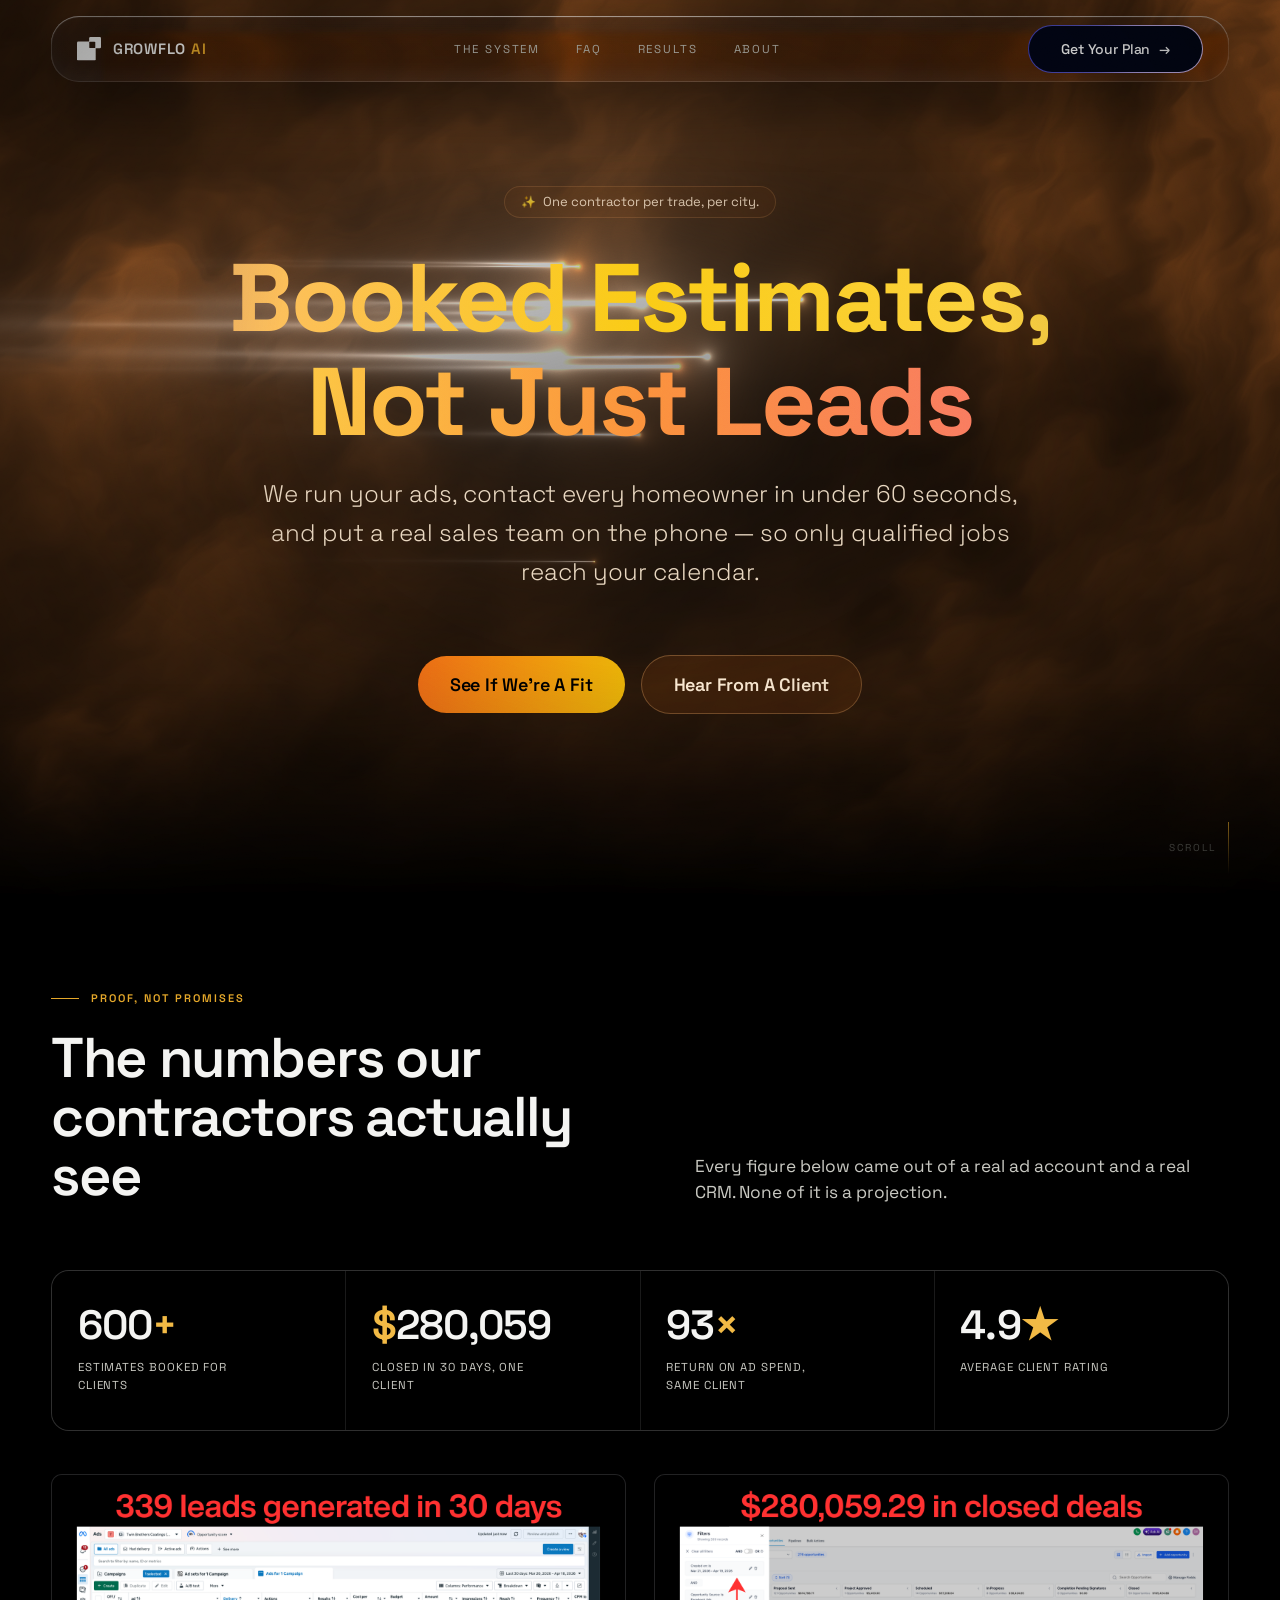
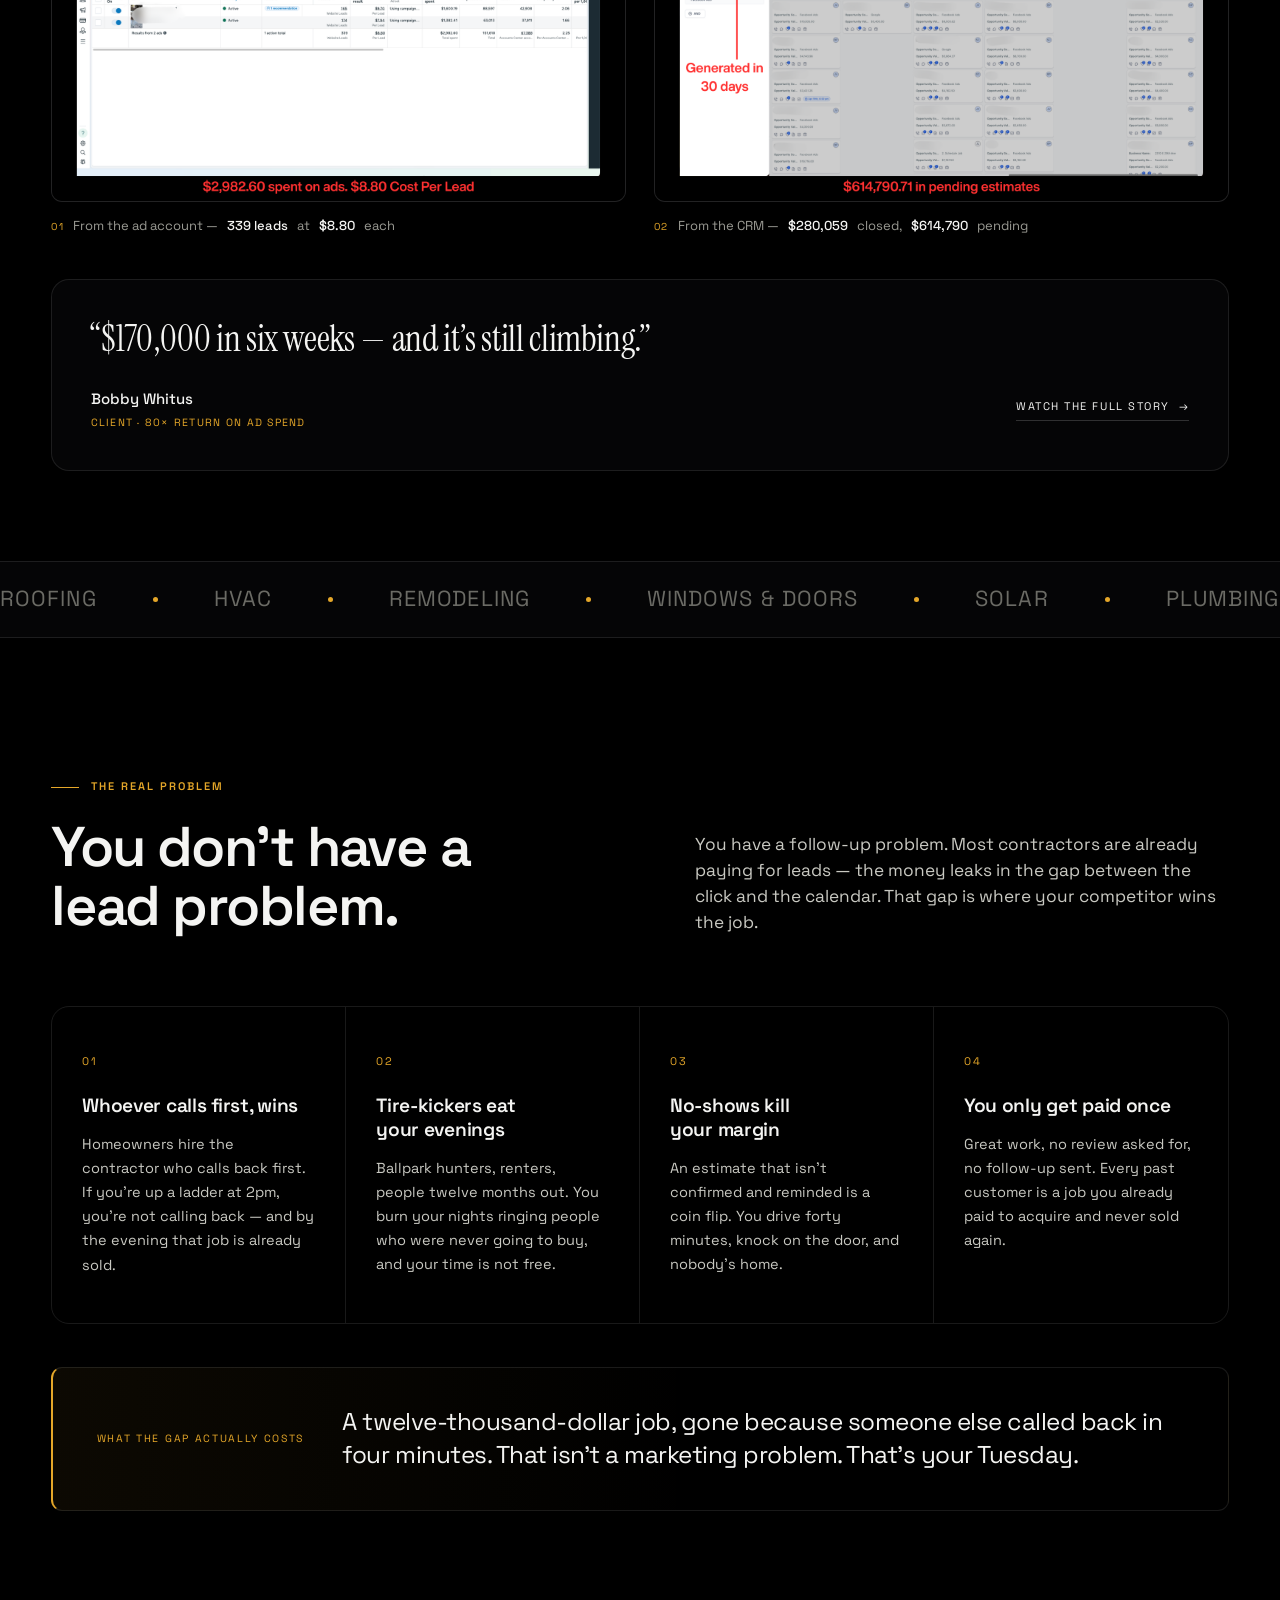
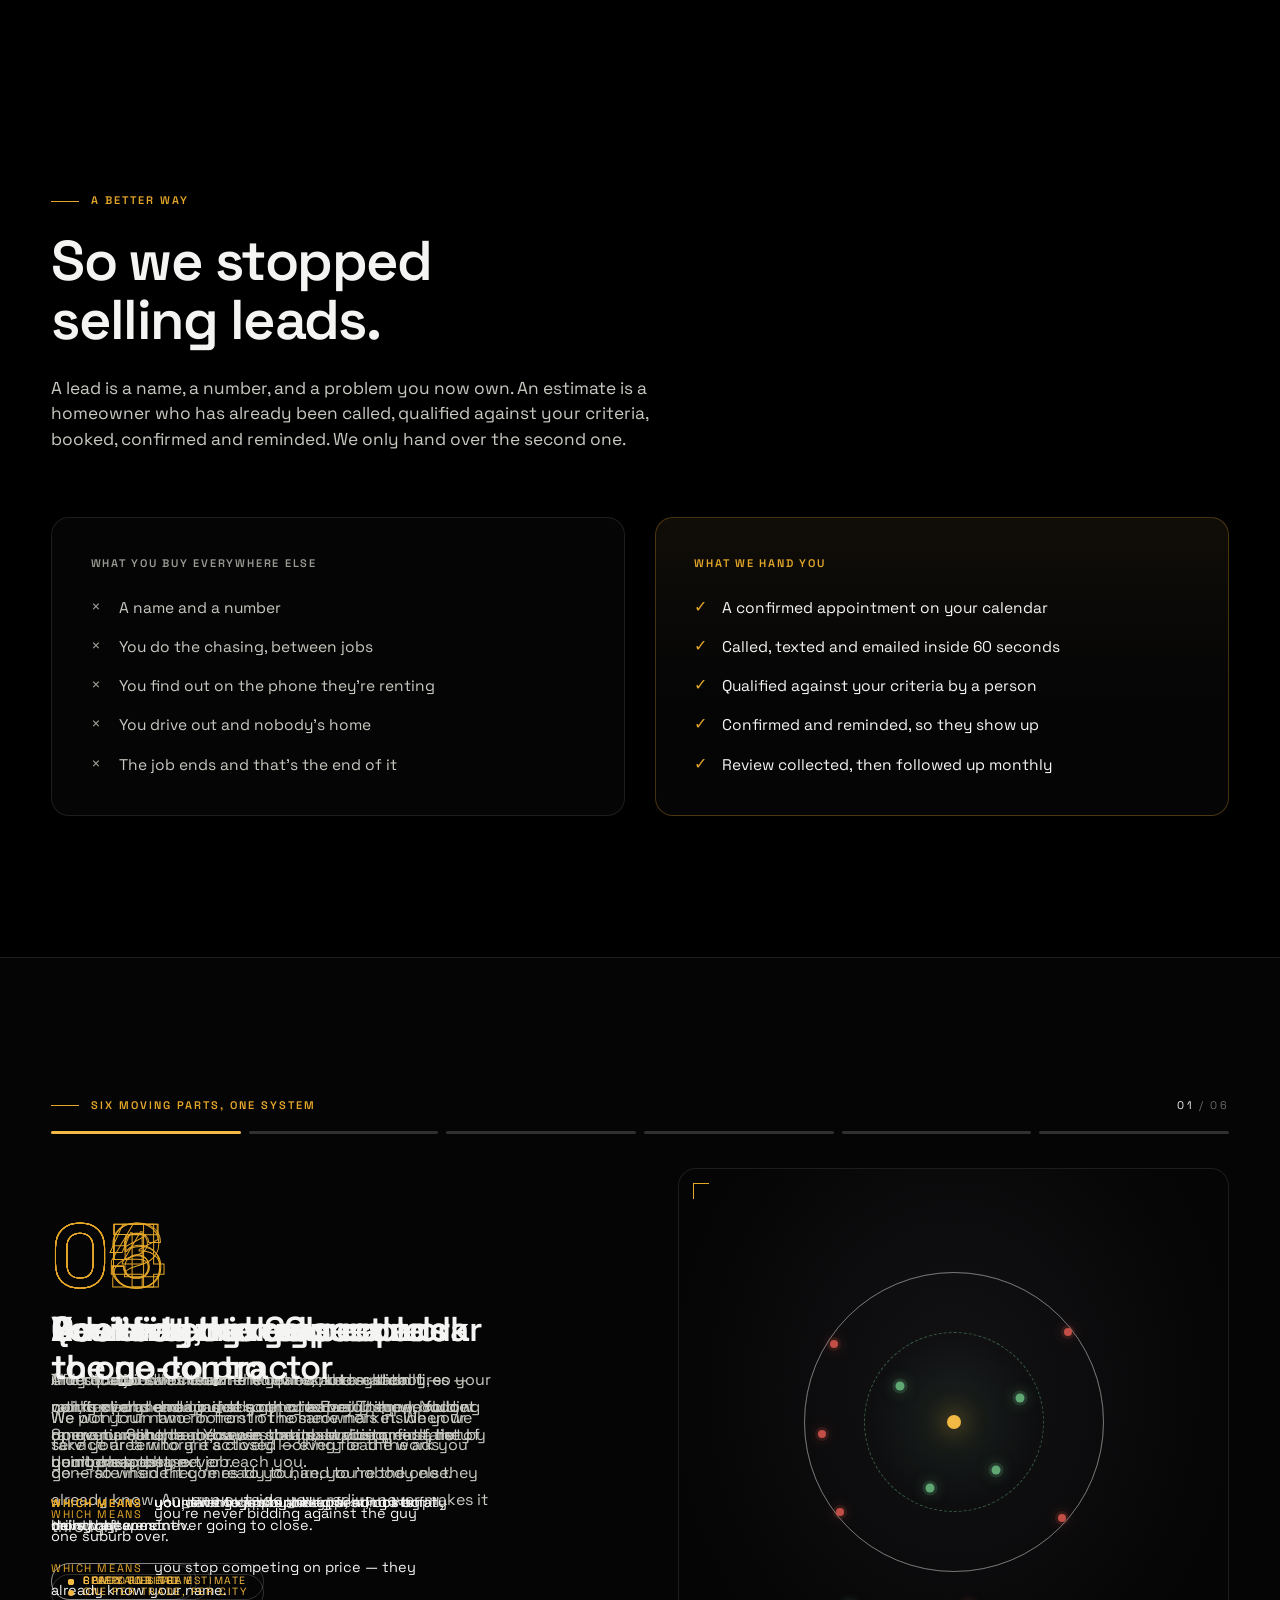
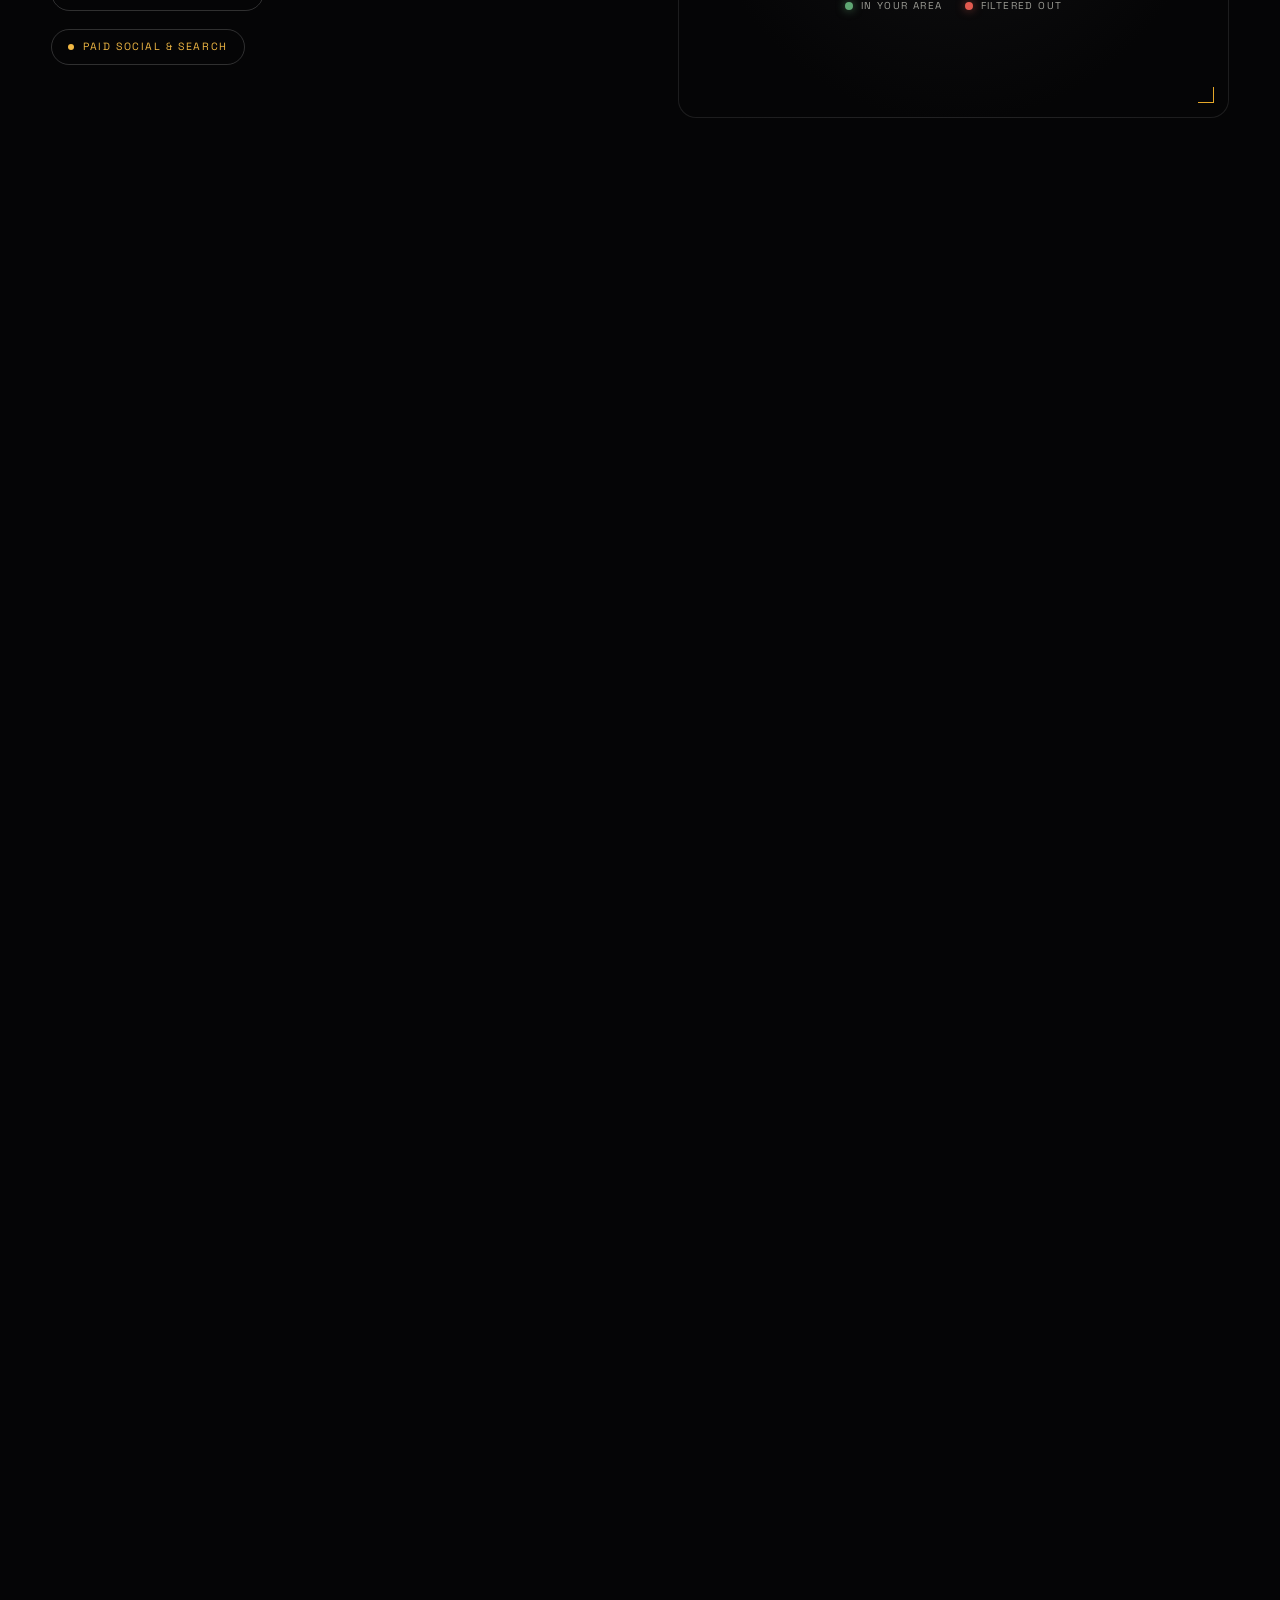
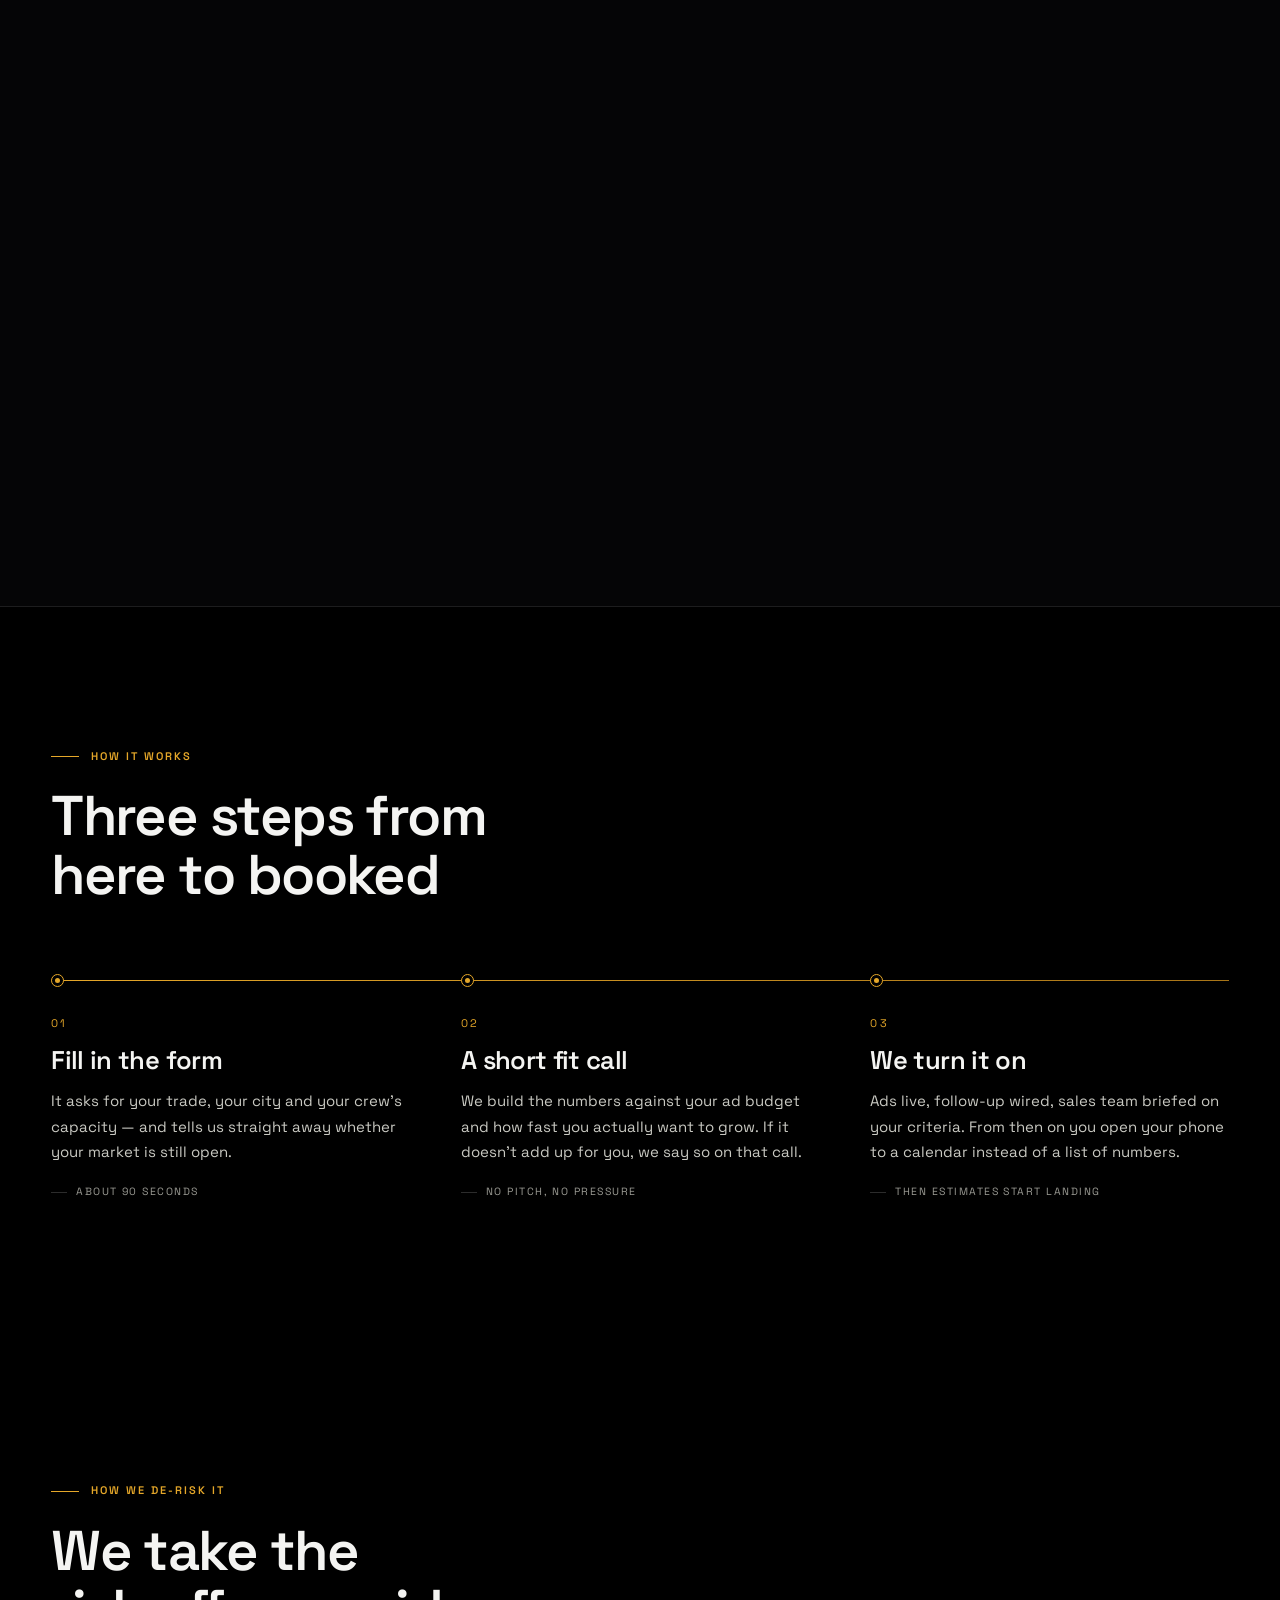
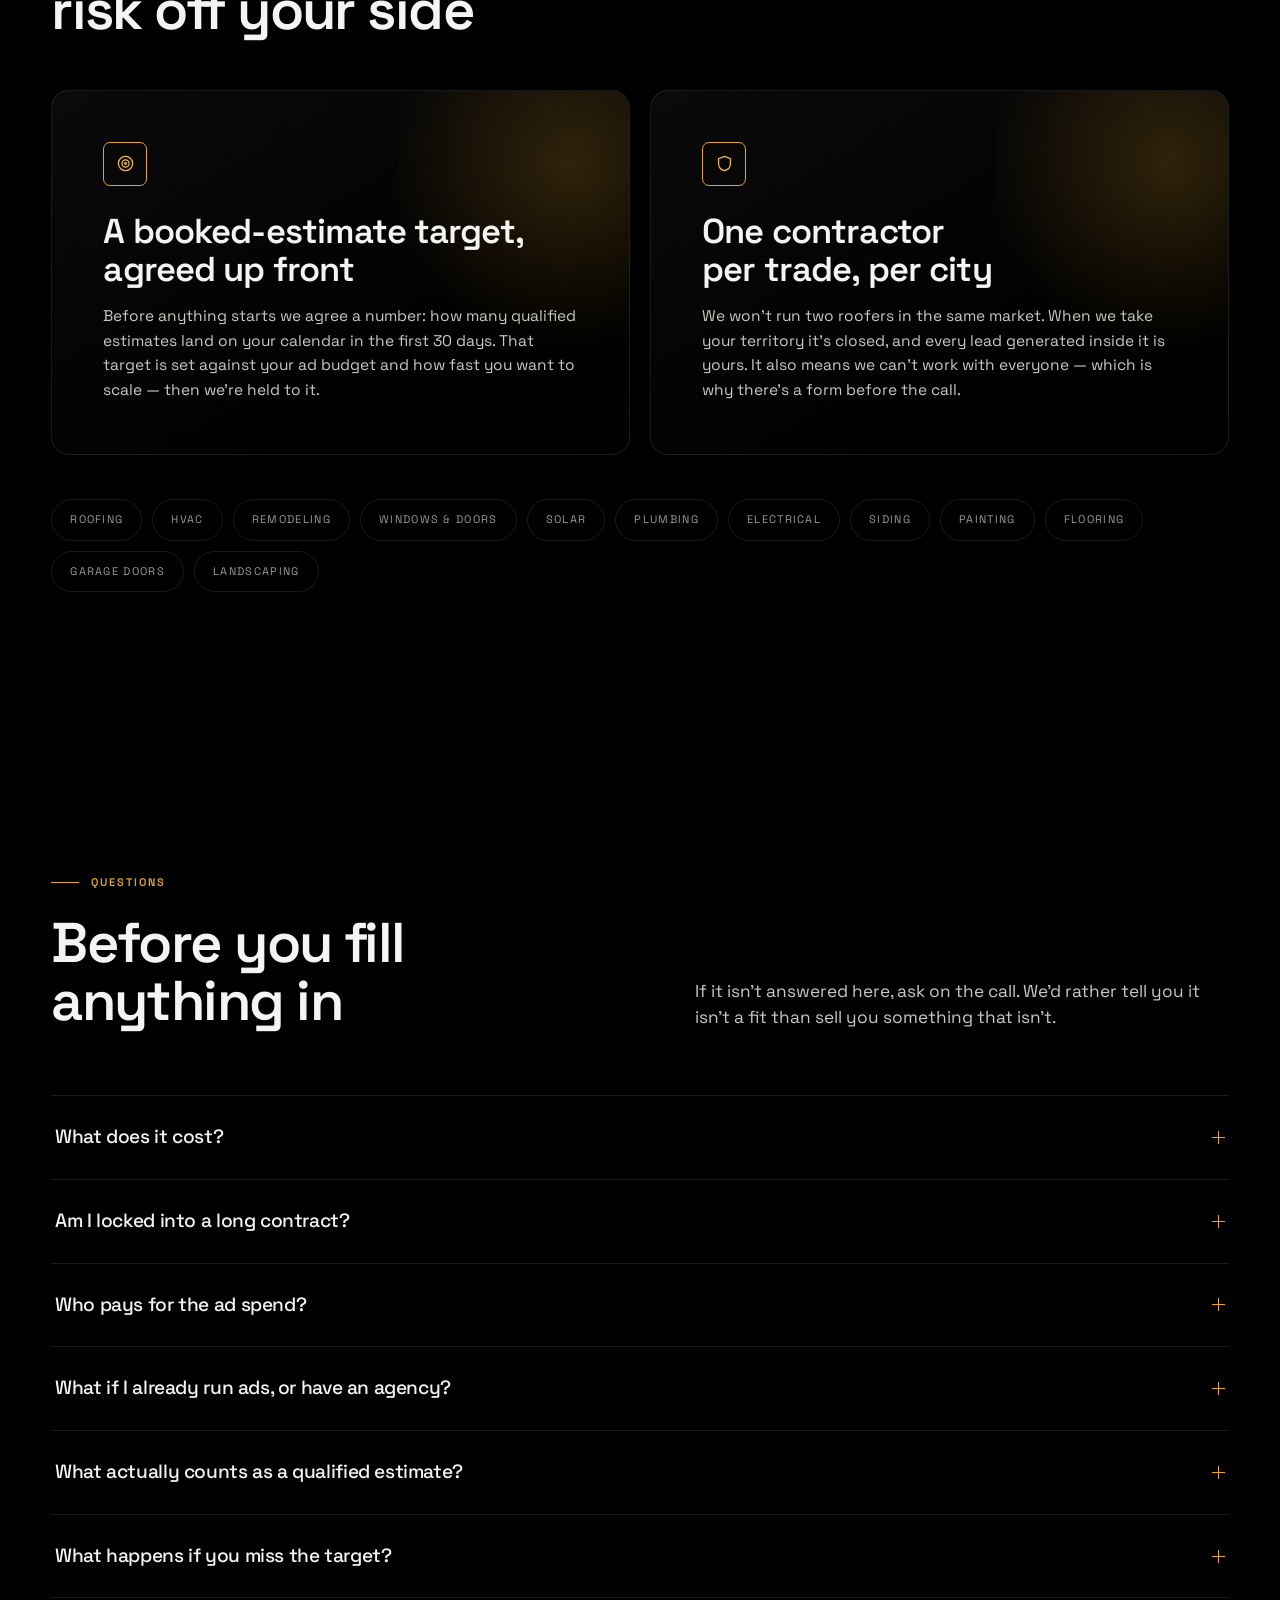
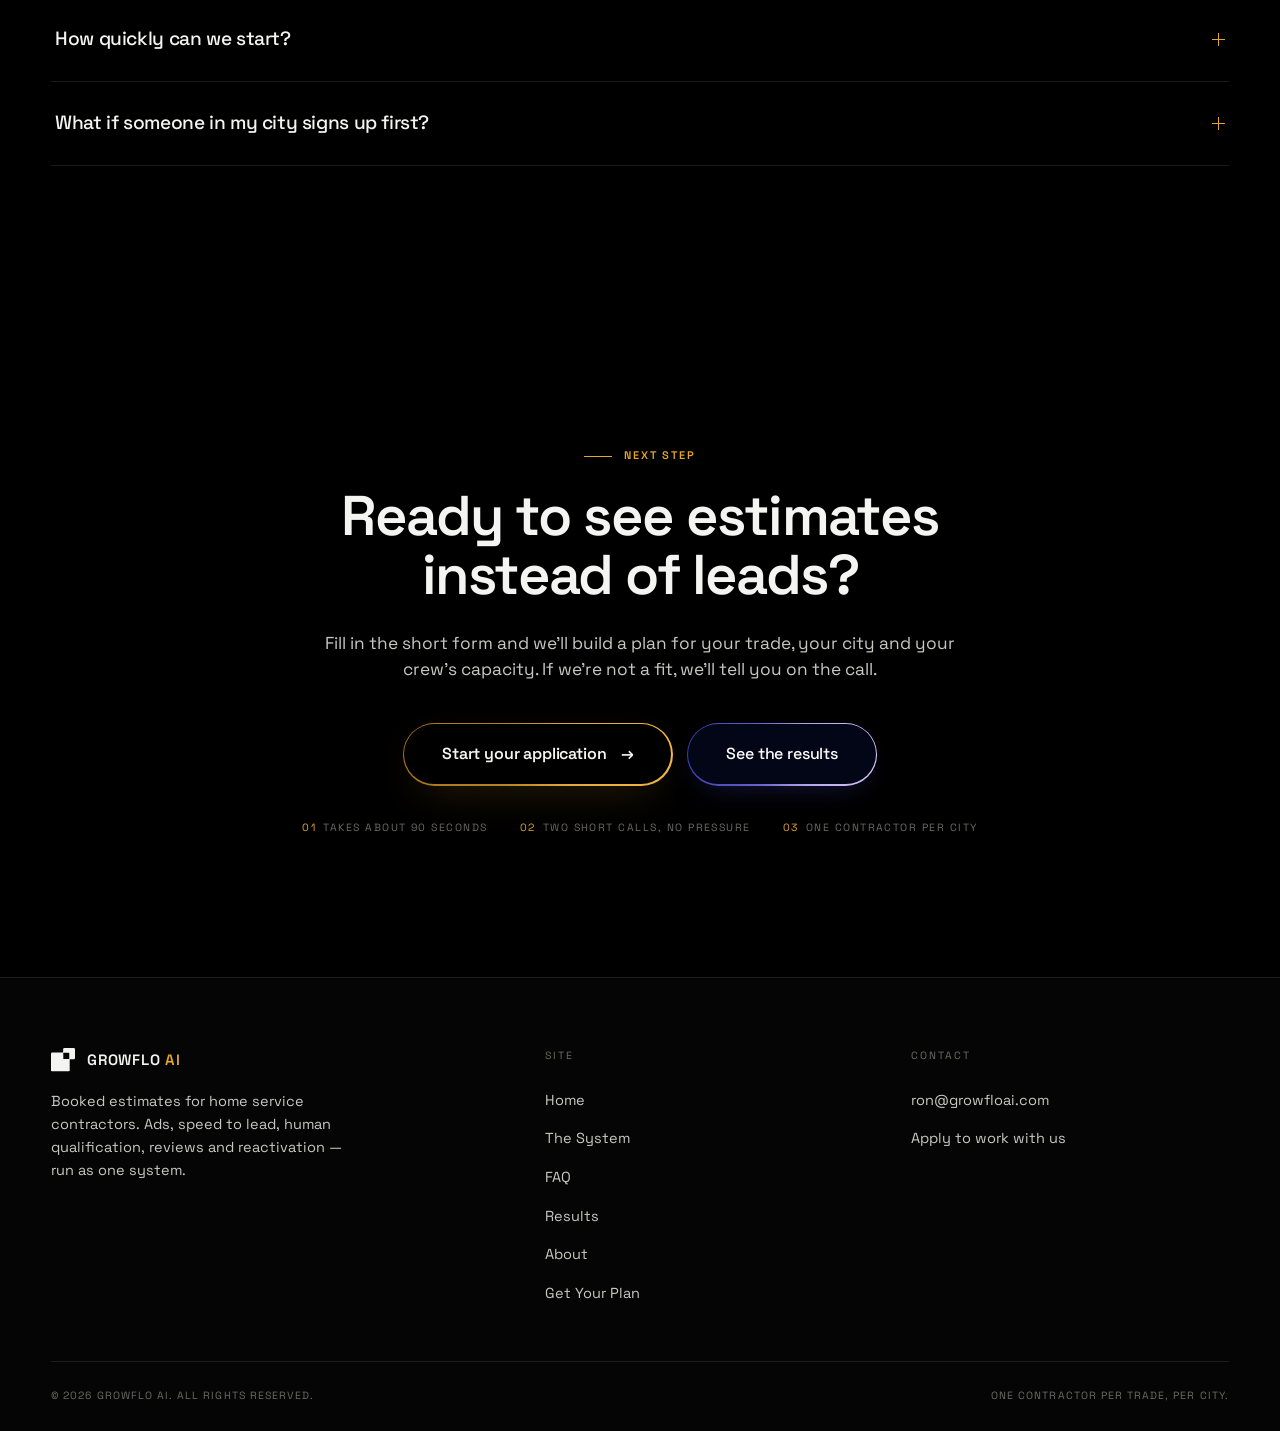
==== index.html @ e7b9e3fc "Initial commit — GrowFlo AI marketing site Static 4-page site (home, results, about, start/form) for" ====
<!DOCTYPE html>
<html lang="en">
<head>
<meta charset="utf-8">
<meta name="viewport" content="width=device-width, initial-scale=1">
<title>GrowFlo AI — Booked Estimates for Home Service Contractors</title>
<meta name="description" content="We don't send contractors leads. We run the ads, contact every homeowner in under 60 seconds, qualify them with a real sales team, and book only the ready-to-buy jobs onto your calendar.">
<meta name="theme-color" content="#000000">

<!-- Link previews (iMessage, WhatsApp, Facebook, LinkedIn, Slack). Absolute
     URLs are required: scrapers are not browsers and will not resolve a
     relative path. -->
<meta property="og:site_name" content="GrowFlo AI">
<meta property="og:type" content="website">
<meta property="og:url" content="https://growfloai.com/">
<meta property="og:title" content="GrowFlo AI — Booked Estimates, Not Leads">
<meta property="og:description" content="Ads, 60-second speed to lead, human qualification, and booked estimates on your calendar. One contractor per trade, per city.">
<meta property="og:image" content="https://growfloai.com/assets/img/og.png">
<meta property="og:image:width" content="1200">
<meta property="og:image:height" content="630">
<meta property="og:image:alt" content="GrowFlo AI — booked estimates, not leads.">
<meta name="twitter:card" content="summary_large_image">
<meta name="twitter:title" content="GrowFlo AI — Booked Estimates, Not Leads">
<meta name="twitter:description" content="Ads, 60-second speed to lead, human qualification, and booked estimates on your calendar. One contractor per trade, per city.">
<meta name="twitter:image" content="https://growfloai.com/assets/img/og.png">

<!-- One true address for this page, so www/non-www and ?fbclid= tracking
     params do not read as duplicate pages. -->
<link rel="canonical" href="https://growfloai.com/">



<link rel="icon" href="growflo logo.png">
<link rel="preconnect" href="https://fonts.googleapis.com">
<link rel="preconnect" href="https://fonts.gstatic.com" crossorigin>
<link href="https://fonts.googleapis.com/css2?family=Space+Grotesk:wght@300;400;500;600;700&family=Instrument+Serif:ital@0;1&display=swap" rel="stylesheet">
<link rel="stylesheet" href="assets/css/style.css">
</head>
<body>

<div class="wipe out"></div>
<div class="grain"></div>
<div class="vignette"></div>

<!-- ============ NAV ============ -->
<header class="nav">
  <div class="nav-in">
    <a href="index.html" class="brand" aria-label="GrowFlo AI home">
      <svg viewBox="0 0 100 98" aria-hidden="true">
        <defs><mask id="gfm1">
          <rect width="100" height="98" fill="#000"/>
          <rect x="0" y="19.2" width="77.9" height="78.5" rx="5.2" fill="#fff"/>
          <rect x="50.6" y="0" width="49.4" height="47.2" rx="5.2" fill="#fff"/>
          <rect x="51.2" y="20" width="25" height="26.2" rx="2.9" fill="#000"/>
        </mask></defs>
        <rect width="100" height="98" fill="currentColor" mask="url(#gfm1)"/>
      </svg>
      <span class="brand-txt">GrowFlo<em>&nbsp;AI</em></span>
    </a>

    <nav class="nav-links">
      <a href="#system">The System</a>
      <a href="#faq">FAQ</a>
      <a href="results.html">Results</a>
      <a href="about.html">About</a>
    </nav>

    <a href="start.html" class="btn-spin cool sm"><span class="btn-spin-ring"></span><span class="btn-spin-in"><span>Get Your Plan</span><span class="arw">&rarr;</span></span></a>
    <div class="burger" role="button" tabindex="0" aria-label="Menu"><i></i><i></i></div>
  </div>
</header>

<div class="mob">
  <a href="index.html">Home <i>01</i></a>
  <a href="index.html#faq">FAQ <i>02</i></a>
  <a href="results.html">Results <i>03</i></a>
  <a href="about.html">About <i>04</i></a>
  <a href="start.html">Get Your Plan <i>05</i></a>
</div>

<main>

<!-- ============ HERO ============ -->
<section class="shero">
  <canvas id="heroShader" class="shero-canvas" aria-hidden="true"></canvas>
  <div class="shero-fade" aria-hidden="true"></div>

  <div class="shero-content">

    <div class="shero-badge-wrap">
      <div class="shero-badge">
        <span class="shero-badge-ico">&#10024;</span>
        <span>One contractor per trade, per city.</span>
      </div>
    </div>

    <div class="shero-body">
      <div class="shero-heads">
        <h1 class="shero-h1 shero-h1-a">Booked Estimates,</h1>
        <h1 class="shero-h1 shero-h1-b">Not Just Leads</h1>
      </div>

      <div class="shero-sub-wrap">
        <p class="shero-sub">
          We run your ads, contact every homeowner in under 60 seconds, and put a real
          sales team on the phone &mdash; so only qualified jobs reach your calendar.
        </p>
      </div>

      <div class="shero-btns">
        <a href="start.html" class="shero-btn shero-btn-primary">See If We're A Fit</a>
        <a href="results.html#story" class="shero-btn shero-btn-secondary">Hear From A Client</a>
      </div>
    </div>

  </div>

  <div class="scroll-cue"><span>Scroll</span><i></i></div>
</section>

<!-- ============ SOCIAL PROOF ============ -->
<!-- Condensed on purpose: the full breakdown lives on the Results page.
     This is the anchor, not the case study. -->
<section class="sec-sm wrap" id="proof">
  <div class="proof-head">
    <div>
      <div class="eyebrow rv">Proof, not promises</div>
      <h2 class="rv" data-delay="90">The numbers our<br>contractors actually see</h2>
    </div>
    <p class="lede rv" data-delay="180">
      Every figure below came out of a real ad account and a real CRM. None of it is a projection.
    </p>
  </div>

  <div class="proof-nums" data-stagger="90">
    <div class="proof-num rv">
      <b><span data-count="600">0</span><i>+</i></b>
      <span>Estimates booked for clients</span>
    </div>
    <div class="proof-num rv">
      <b><i>$</i><span data-count="280059">0</span></b>
      <span>Closed in 30 days, one client</span>
    </div>
    <div class="proof-num rv">
      <b><span data-count="93">0</span><i>&times;</i></b>
      <span>Return on ad spend, same client</span>
    </div>
    <div class="proof-num rv">
      <b>4.9<i>&#9733;</i></b>
      <span>Average client rating</span>
    </div>
  </div>

  <div class="proof-shots" data-stagger="120">
    <figure class="rv">
      <div class="proof-shot">
        <img src="assets/img/proof-leads.png" loading="lazy"
             alt="Meta Ads Manager showing 339 website leads over 30 days from $2,982.60 in ad spend, at $8.80 per lead">
      </div>
      <figcaption><span class="n">01</span> From the ad account &mdash; <b>339 leads</b> at <b>$8.80</b> each</figcaption>
    </figure>
    <figure class="rv">
      <div class="proof-shot">
        <img src="assets/img/proof-closed.png" loading="lazy"
             alt="CRM pipeline showing $280,059.29 in closed deals and $614,790.71 in pending estimates over the same 30 days">
      </div>
      <figcaption><span class="n">02</span> From the CRM &mdash; <b>$280,059</b> closed, <b>$614,790</b> pending</figcaption>
    </figure>
  </div>

  <div class="proof-quote rv">
    <blockquote>&ldquo;$170,000 in six weeks &mdash; and it&rsquo;s still climbing.&rdquo;</blockquote>
    <div class="proof-who">
      <div><b>Bobby Whitus</b><span>Client &middot; 80&times; return on ad spend</span></div>
      <a href="results.html#story" class="proof-link">Watch the full story <span class="arw">&rarr;</span></a>
    </div>
  </div>
</section>

<!-- ============ MARQUEE ============ -->
<div class="marq" aria-hidden="true">
  <div class="marq-track">
    <span>Roofing</span><span>HVAC</span><span>Remodeling</span><span>Windows &amp; Doors</span><span>Solar</span><span>Plumbing</span><span>Electrical</span><span>Siding</span><span>Painting</span><span>Flooring</span><span>Garage Doors</span><span>Landscaping</span><span>Roofing</span><span>HVAC</span><span>Remodeling</span><span>Windows &amp; Doors</span><span>Solar</span><span>Plumbing</span><span>Electrical</span><span>Siding</span><span>Painting</span><span>Flooring</span><span>Garage Doors</span><span>Landscaping</span>
  </div>
</div>

<!-- ============ PROBLEM ============ -->
<section class="sec wrap">
  <div class="prob-head">
    <div>
      <div class="eyebrow rv">The real problem</div>
      <h2 class="rv" data-delay="90">You don't have a<br>lead problem.</h2>
    </div>
    <p class="lede rv" data-delay="200">
      You have a follow-up problem. Most contractors are already paying for leads —
      the money leaks in the gap between the click and the calendar. That gap is
      where your competitor wins the job.
    </p>
  </div>

  <div class="prob-grid" data-stagger="110">
    <article class="prob-card rv">
      <span class="n">01</span>
      <h4>Whoever calls first, wins</h4>
      <p>Homeowners hire the contractor who calls back first. If you're up a ladder at 2pm, you're not calling back — and by the evening that job is already sold.</p>
    </article>
    <article class="prob-card rv">
      <span class="n">02</span>
      <h4>Tire-kickers eat your evenings</h4>
      <p>Ballpark hunters, renters, people twelve months out. You burn your nights ringing people who were never going to buy, and your time is not free.</p>
    </article>
    <article class="prob-card rv">
      <span class="n">03</span>
      <h4>No-shows kill your margin</h4>
      <p>An estimate that isn't confirmed and reminded is a coin flip. You drive forty minutes, knock on the door, and nobody's home.</p>
    </article>
    <article class="prob-card rv">
      <span class="n">04</span>
      <h4>You only get paid once</h4>
      <p>Great work, no review asked for, no follow-up sent. Every past customer is a job you already paid to acquire and never sold again.</p>
    </article>
  </div>

  <div class="prob-cost rv">
    <span class="prob-cost-l">What the gap actually costs</span>
    <p>
      A twelve-thousand-dollar job, gone because someone else called back in four minutes.
      That isn&rsquo;t a marketing problem. That&rsquo;s your Tuesday.
    </p>
  </div>
</section>

<!-- ============ THE BETTER WAY ============ -->
<section class="sec wrap" id="better">
  <div class="eyebrow rv">A better way</div>
  <h2 class="rv" data-delay="90" style="margin-bottom:26px;">So we stopped<br>selling leads.</h2>
  <p class="lede rv" data-delay="160" style="margin-bottom:clamp(44px,5vw,72px);">
    A lead is a name, a number, and a problem you now own. An estimate is a homeowner who has already
    been called, qualified against your criteria, booked, confirmed and reminded. We only hand over the second one.
  </p>

  <div class="swap-grid" data-stagger="130">
    <div class="swap-col rv">
      <h4>What you buy everywhere else</h4>
      <ul>
        <li>A name and a number</li>
        <li>You do the chasing, between jobs</li>
        <li>You find out on the phone they&rsquo;re renting</li>
        <li>You drive out and nobody&rsquo;s home</li>
        <li>The job ends and that&rsquo;s the end of it</li>
      </ul>
    </div>
    <div class="swap-col is-us rv">
      <h4>What we hand you</h4>
      <ul>
        <li>A confirmed appointment on your calendar</li>
        <li>Called, texted and emailed inside 60 seconds</li>
        <li>Qualified against your criteria by a person</li>
        <li>Confirmed and reminded, so they show up</li>
        <li>Review collected, then followed up monthly</li>
      </ul>
    </div>
  </div>
</section>

<!-- ============ THE SYSTEM (pinned) ============ -->
<section class="sys" id="system">
  <div class="sys-track">
    <div class="sys-pin">
      <div class="sys-in">

        <div class="sys-label">
          <span class="eyebrow">Six moving parts, one system</span>
          <span class="sys-count"><b id="sysNow">01</b> / 06</span>
        </div>

        <div class="sys-prog"><i></i><i></i><i></i><i></i><i></i><i></i></div>

        <div class="sys-grid">
          <div class="sys-steps">

            <article class="sys-step live">
              <span class="num">01</span>
              <h3>Ads that make you<br>the go-to pro</h3>
              <p>We put your name in front of homeowners inside your service area who are actively looking for the work you do — so when they're ready to hire, you're the one they already know. Anyone outside your radius never makes it through.</p>
              <span class="ben"><i>Which means</i> you stop competing on price &mdash; they already know your name.</span>
              <span class="tag">Paid social &amp; search</span>
            </article>

            <article class="sys-step">
              <span class="num">02</span>
              <h3>Contacted in 60 seconds</h3>
              <p>The second a homeowner enquires, the system fires — call, text and email inside a minute. Every time. Including 8pm on a Saturday. You win the job by being first, not by being cheapest.</p>
              <span class="ben"><i>Which means</i> you win the job by being first, not by being cheapest.</span>
              <span class="tag">Speed to lead</span>
            </article>

            <article class="sys-step">
              <span class="num">03</span>
              <h3>Qualified by real people</h3>
              <p>A dedicated sales team — humans, not a chatbot — works every lead against your criteria: job type, budget range, timeline, homeowner status, service area. If they don't pass, they never reach you.</p>
              <span class="ben"><i>Which means</i> your evenings stop disappearing into calls that were never going to close.</span>
              <span class="tag">Live sales team</span>
            </article>

            <article class="sys-step">
              <span class="num">04</span>
              <h3>Booked onto your calendar</h3>
              <p>Only qualified homeowners get booked — then confirmed and reminded so they actually show. You open your phone and see estimates waiting, not a list of numbers to chase.</p>
              <span class="ben"><i>Which means</i> you drive to appointments, not to empty driveways.</span>
              <span class="tag">Ready for the estimate</span>
            </article>

            <article class="sys-step">
              <span class="num">05</span>
              <h3>Reviews, then repeat work</h3>
              <p>After the job we collect the review automatically, so your rating climbs and your ads get cheaper. Then we follow up every month — because your past customers are your cheapest next job.</p>
              <span class="ben"><i>Which means</i> your rating climbs and your ad costs fall, month after month.</span>
              <span class="tag">Compounding</span>
            </article>

            <article class="sys-step">
              <span class="num">06</span>
              <h3>Your city, locked<br>to one contractor</h3>
              <p>We won't run two roofers in the same market. When we take your territory it's closed &mdash; every lead the ads generate inside it comes to you, and to nobody else.</p>
              <span class="ben"><i>Which means</i> you're never bidding against the guy one suburb over.</span>
              <span class="tag">One per trade, per city</span>
            </article>

          </div>

          <div class="sys-stage">
            <span class="crn tl"></span><span class="crn br"></span>

            <!-- 01 service-area radar -->
            <div class="vis live">
              <div class="v1">
                <div class="radar">
                  <i></i><i></i><i></i>
                  <span class="area"></span>
                  <span class="core"></span>
                  <!-- inside the service area — these reach you -->
                  <span class="pin in" style="left:32%;top:38%"  tabindex="0" data-tip="9 mi &middot; inside your radius &mdash; sent to you"></span>
                  <span class="pin in" style="left:64%;top:66%"  tabindex="0" data-tip="14 mi &middot; inside your radius &mdash; sent to you"></span>
                  <span class="pin in" style="left:42%;top:72%"  tabindex="0" data-tip="18 mi &middot; inside your radius &mdash; sent to you"></span>
                  <span class="pin in" style="left:72%;top:42%"  tabindex="0" data-tip="21 mi &middot; inside your radius &mdash; sent to you"></span>
                  <!-- outside — filtered out before they ever reach you -->
                  <span class="pin out" style="left:10%;top:24%" tabindex="0" data-tip="38 mi &middot; outside your radius &mdash; filtered out"></span>
                  <span class="pin out" style="left:88%;top:20%" tabindex="0" data-tip="44 mi &middot; outside your radius &mdash; filtered out"></span>
                  <span class="pin out" style="left:86%;top:82%" tabindex="0" data-tip="52 mi &middot; outside your radius &mdash; filtered out"></span>
                  <span class="pin out" style="left:12%;top:80%" tabindex="0" data-tip="41 mi &middot; outside your radius &mdash; filtered out"></span>
                  <span class="pin out" style="left:6%;top:54%"  tabindex="0" data-tip="47 mi &middot; outside your radius &mdash; filtered out"></span>
                </div>
                <div class="v1-key">
                  <span class="k in">In your area</span>
                  <span class="k out">Filtered out</span>
                </div>
              </div>
            </div>

            <!-- 02 speed-to-lead sequence -->
            <div class="vis">
              <div class="v2">
                <div class="lead">
                  <span class="live-dot"></span>
                  <div class="lead-t"><b>New lead</b><span>Roof replacement &middot; Austin</span></div>
                  <span class="lead-s">0:00</span>
                </div>

                <div class="chans">
                  <div class="ch c1">
                    <svg viewBox="0 0 24 24" fill="none" stroke="currentColor" stroke-width="1.8"><path d="M22 16.9v3a2 2 0 01-2.2 2 19.8 19.8 0 01-8.6-3.1 19.5 19.5 0 01-6-6A19.8 19.8 0 012.1 4.2 2 2 0 014.1 2h3a2 2 0 012 1.7c.1 1 .4 1.9.7 2.8a2 2 0 01-.5 2.1L8.1 9.9a16 16 0 006 6l1.3-1.2a2 2 0 012.1-.5c.9.3 1.8.6 2.8.7a2 2 0 011.7 2z"/></svg>
                    <span>Calling</span><b>&check;</b>
                  </div>
                  <div class="ch c2">
                    <svg viewBox="0 0 24 24" fill="none" stroke="currentColor" stroke-width="1.8"><path d="M21 11.5a8.4 8.4 0 01-9 8.5 9.9 9.9 0 01-2.8-.4L3 21l1.4-4.2A8.4 8.4 0 013 11.5 8.4 8.4 0 0112 3a8.4 8.4 0 019 8.5z"/></svg>
                    <span>Text sent</span><b>&check;</b>
                  </div>
                  <div class="ch c3">
                    <svg viewBox="0 0 24 24" fill="none" stroke="currentColor" stroke-width="1.8"><path d="M4 4h16v16H4z"/><path d="M4 6l8 6 8-6"/></svg>
                    <span>Email sent</span><b>&check;</b>
                  </div>
                </div>

                <div class="v2-bar"><i></i></div>
                <div class="v2-foot">Answered before they called anyone else</div>
              </div>
            </div>

            <!-- 03 checklist -->
            <div class="vis">
              <div class="chk">
                <div>Homeowner<b>&check;</b></div>
                <div>In service area<b>&check;</b></div>
                <div>Budget in range<b>&check;</b></div>
                <div class="no">Just browsing<b>&times;</b></div>
              </div>
            </div>

            <!-- 04 booked estimates landing on the calendar -->
            <div class="vis">
              <div class="v4">
                <div class="v4-h"><span>Your week</span><b>Confirmed</b></div>
                <div class="v4-list">
                  <div class="apt a1"><span class="d">Tue</span><span class="ti">9:00</span><span class="nm">Estimate &middot; Sarah M.</span><span class="ok">&check;</span></div>
                  <div class="apt a2"><span class="d">Tue</span><span class="ti">2:30</span><span class="nm">Estimate &middot; Dave R.</span><span class="ok">&check;</span></div>
                  <div class="apt a3"><span class="d">Wed</span><span class="ti">11:15</span><span class="nm">Estimate &middot; Ana P.</span><span class="ok">&check;</span></div>
                  <div class="apt a4"><span class="d">Thu</span><span class="ti">8:45</span><span class="nm">Estimate &middot; Mike T.</span><span class="ok">&check;</span></div>
                </div>
                <div class="v4-foot">Confirmed &amp; reminded &mdash; so they show up</div>
              </div>
            </div>

            <!-- 05 reviews -->
            <div class="vis">
              <div class="rev">
                <div class="stars">
                  <svg viewBox="0 0 24 24" fill="currentColor"><path d="M12 2l2.9 6.3 6.9.8-5.1 4.7 1.4 6.8L12 17.3 5.9 20.6l1.4-6.8L2.2 9.1l6.9-.8z"/></svg>
                  <svg viewBox="0 0 24 24" fill="currentColor"><path d="M12 2l2.9 6.3 6.9.8-5.1 4.7 1.4 6.8L12 17.3 5.9 20.6l1.4-6.8L2.2 9.1l6.9-.8z"/></svg>
                  <svg viewBox="0 0 24 24" fill="currentColor"><path d="M12 2l2.9 6.3 6.9.8-5.1 4.7 1.4 6.8L12 17.3 5.9 20.6l1.4-6.8L2.2 9.1l6.9-.8z"/></svg>
                  <svg viewBox="0 0 24 24" fill="currentColor"><path d="M12 2l2.9 6.3 6.9.8-5.1 4.7 1.4 6.8L12 17.3 5.9 20.6l1.4-6.8L2.2 9.1l6.9-.8z"/></svg>
                  <svg viewBox="0 0 24 24" fill="currentColor"><path d="M12 2l2.9 6.3 6.9.8-5.1 4.7 1.4 6.8L12 17.3 5.9 20.6l1.4-6.8L2.2 9.1l6.9-.8z"/></svg>
                </div>
                <b>&uarr;</b>
                <span>Rating up. Ad costs down.</span>
                <div class="loop">
                  <svg viewBox="0 0 24 24" fill="none" stroke="currentColor" stroke-width="2"><path d="M21 12a9 9 0 11-3-6.7M21 3v6h-6"/></svg>
                  Monthly follow-up
                </div>
              </div>
            </div>

            <!-- 06 territory locked to one contractor -->
            <div class="vis">
              <div class="v6">
                <div class="v6-grid">
                  <span></span><span></span><span></span><span></span>
                  <span></span><span class="mine">
                    <svg viewBox="0 0 24 24" fill="none" stroke="currentColor" stroke-width="1.8"><rect x="4" y="10.5" width="16" height="10" rx="2"/><path d="M8 10.5V7a4 4 0 018 0v3.5"/></svg>
                  </span><span></span><span></span>
                  <span></span><span></span><span></span><span></span>
                </div>
                <div class="v6-lab">
                  <b>Your city</b>
                  <span>Your trade &mdash; taken</span>
                </div>
              </div>
            </div>

          </div>
        </div>

      </div>
    </div>
  </div>
</section>

<!-- ============ HOW IT WORKS ============ -->
<!-- Not how the machine works — that's the section above. This is what
     working with us asks of you, which is the thing people hesitate over. -->
<section class="sec wrap" id="how">
  <div class="eyebrow rv">How it works</div>
  <h2 class="rv" data-delay="90" style="margin-bottom:clamp(46px,5vw,74px);">Three steps from<br>here to booked</h2>

  <div class="how-wrap">
    <div class="how-line rv" aria-hidden="true"><i></i></div>
    <div class="how-grid" data-stagger="150">
      <article class="how-step rv">
        <span class="how-dot" aria-hidden="true"></span>
        <span class="n">01</span>
        <h3>Fill in the form</h3>
        <p>It asks for your trade, your city and your crew's capacity &mdash; and tells us straight away whether your market is still open.</p>
        <span class="how-meta">About 90 seconds</span>
      </article>

      <article class="how-step rv">
        <span class="how-dot" aria-hidden="true"></span>
        <span class="n">02</span>
        <h3>A short fit call</h3>
        <p>We build the numbers against your ad budget and how fast you actually want to grow. If it doesn't add up for you, we say so on that call.</p>
        <span class="how-meta">No pitch, no pressure</span>
      </article>

      <article class="how-step rv">
        <span class="how-dot" aria-hidden="true"></span>
        <span class="n">03</span>
        <h3>We turn it on</h3>
        <p>Ads live, follow-up wired, sales team briefed on your criteria. From then on you open your phone to a calendar instead of a list of numbers.</p>
        <span class="how-meta">Then estimates start landing</span>
      </article>
    </div>
  </div>
</section>

<!-- ============ GUARANTEE ============ -->
<section class="sec wrap">
  <div class="eyebrow rv">How we de-risk it</div>
  <h2 class="rv" data-delay="90" style="margin-bottom:50px;">We take the<br>risk off your side</h2>

  <div class="gua-in" data-stagger="130">
    <article class="gua-card rv">
      <div class="ic"><svg viewBox="0 0 24 24" fill="none" stroke="currentColor" stroke-width="1.6"><circle cx="12" cy="12" r="9"/><circle cx="12" cy="12" r="4.5"/><circle cx="12" cy="12" r="1"/></svg></div>
      <h3>A booked-estimate target,<br>agreed up front</h3>
      <p>Before anything starts we agree a number: how many qualified estimates land on your calendar in the first 30 days. That target is set against your ad budget and how fast you want to scale — then we're held to it.</p>
    </article>

    <article class="gua-card rv">
      <div class="ic"><svg viewBox="0 0 24 24" fill="none" stroke="currentColor" stroke-width="1.6"><path d="M12 3l7.5 3v6c0 4.6-3.1 7.9-7.5 9-4.4-1.1-7.5-4.4-7.5-9V6z"/></svg></div>
      <h3>One contractor<br>per trade, per city</h3>
      <p>We won't run two roofers in the same market. When we take your territory it's closed, and every lead generated inside it is yours. It also means we can't work with everyone — which is why there's a form before the call.</p>
    </article>
  </div>

  <div class="rv" style="margin-top:44px;">
    <div class="trades">
      <span>Roofing</span><span>HVAC</span><span>Remodeling</span><span>Windows &amp; Doors</span>
      <span>Solar</span><span>Plumbing</span><span>Electrical</span><span>Siding</span>
      <span>Painting</span><span>Flooring</span><span>Garage Doors</span><span>Landscaping</span>
    </div>
  </div>
</section>

<!-- ============ FAQ ============ -->
<!-- ⚠ FOUR ANSWERS BELOW ARE MY BEST GUESS, NOT CONFIRMED BUSINESS FACTS.
     Each is marked with a NEEDS-CONFIRMING comment. Correct them before
     this page goes anywhere near a real prospect. -->
<section class="sec wrap" id="faq">
  <div class="faq-head">
    <div>
      <div class="eyebrow rv">Questions</div>
      <h2 class="rv" data-delay="90">Before you fill<br>anything in</h2>
    </div>
    <p class="lede rv" data-delay="180">
      If it isn't answered here, ask on the call. We'd rather tell you it isn't a fit
      than sell you something that isn't.
    </p>
  </div>

  <div class="faq-list" data-stagger="70">

    <details class="faq rv">
      <summary><span>What does it cost?</span><i aria-hidden="true"></i></summary>
      <div class="faq-a"><p>It depends on your trade, your market and how hard you want to push. A roofer scaling to a second crew in Austin isn't the same build as a plumber testing one zip code. We price it on the call, once we've seen your numbers &mdash; and if it isn't going to pay for itself, we'll tell you then rather than take the money.</p></div>
    </details>

    <details class="faq rv">
      <summary><span>Am I locked into a long contract?</span><i aria-hidden="true"></i></summary>
      <div class="faq-a"><p>We work in 90-day cycles &mdash; long enough for the ads to season and the follow-up to start compounding, short enough that you're never trapped in something that isn't working. If we're not hitting the estimate target we agreed, you're free to walk at the end of the cycle.</p></div>
    </details>

    <details class="faq rv">
      <summary><span>Who pays for the ad spend?</span><i aria-hidden="true"></i></summary>
      <div class="faq-a"><p>You do, straight to the platform. It stays your ad account, your data and your audience &mdash; we don't run it through us and we don't mark it up. Our fee is separate, and it's the only thing you pay us.</p></div>
    </details>

    <details class="faq rv">
      <summary><span>What if I already run ads, or have an agency?</span><i aria-hidden="true"></i></summary>
      <div class="faq-a"><p>Then you already know the ads aren't the hard part. Most contractors who come to us have a folder full of leads nobody called back fast enough. We can run alongside what you've got or replace it &mdash; but we won't take you on just to duplicate something that's already working for you.</p></div>
    </details>

    <details class="faq rv">
      <summary><span>What actually counts as a qualified estimate?</span><i aria-hidden="true"></i></summary>
      <div class="faq-a"><p>We agree the criteria in writing before anything goes live: they own the home, they're inside your service area, it's the kind of job you actually want, their budget matches your pricing, and their timeline is one you can service. Miss any of those and they never reach your calendar.</p></div>
    </details>

    <details class="faq rv">
      <summary><span>What happens if you miss the target?</span><i aria-hidden="true"></i></summary>
      <div class="faq-a"><p>We agree a booked-estimate number up front, set against your ad budget and how fast you want to scale. If we come in under it, we keep working the account at no additional fee until we've made up the difference.</p></div>
    </details>

    <details class="faq rv">
      <summary><span>How quickly can we start?</span><i aria-hidden="true"></i></summary>
      <div class="faq-a"><p>Usually about a week from the fit call &mdash; that covers building out the ad account, wiring up the follow-up, and briefing the sales team on your criteria. First booked estimates tend to land inside the fortnight after that.</p></div>
    </details>

    <details class="faq rv">
      <summary><span>What if someone in my city signs up first?</span><i aria-hidden="true"></i></summary>
      <div class="faq-a"><p>Then the city's gone. One contractor per trade, per city &mdash; if we've already taken a roofer in your market, we won't take another one. That's the whole reason there's a form before the call instead of a booking link.</p></div>
    </details>

  </div>
</section>

<!-- ============ FINAL CTA ============ -->
<section class="cta sec">
  <div class="cta-bg"><div class="orb" data-para="0.05"></div></div>
  <div class="cta-in wrap">
    <div class="eyebrow center rv">Next step</div>
    <h2 class="rv" data-delay="90">Ready to see estimates<br>instead of leads?</h2>
    <p class="lede rv" data-delay="180" style="text-align:center;">
      Fill in the short form and we'll build a plan for your trade, your city and your crew's capacity.
      If we're not a fit, we'll tell you on the call.
    </p>
    <div class="cta-btns rv" data-delay="260">
      <a href="start.html" class="btn-spin"><span class="btn-spin-ring"></span><span class="btn-spin-in"><span>Start your application</span><span class="arw">&rarr;</span></span></a>
      <a href="results.html" class="btn-spin cool"><span class="btn-spin-ring"></span><span class="btn-spin-in"><span>See the results</span></span></a>
    </div>
    <div class="cta-meta rv" data-delay="340">
      <span><i>01</i>Takes about 90 seconds</span>
      <span><i>02</i>Two short calls, no pressure</span>
      <span><i>03</i>One contractor per city</span>
    </div>
  </div>
</section>

</main>

<!-- ============ FOOTER ============ -->
<footer class="foot">
  <div class="wrap">
    <div class="foot-top">
      <div class="foot-brand">
        <a href="index.html" class="brand">
          <svg viewBox="0 0 100 98" aria-hidden="true">
            <defs><mask id="gfm2">
              <rect width="100" height="98" fill="#000"/>
              <rect x="0" y="19.2" width="77.9" height="78.5" rx="5.2" fill="#fff"/>
              <rect x="50.6" y="0" width="49.4" height="47.2" rx="5.2" fill="#fff"/>
              <rect x="51.2" y="20" width="25" height="26.2" rx="2.9" fill="#000"/>
            </mask></defs>
            <rect width="100" height="98" fill="currentColor" mask="url(#gfm2)"/>
          </svg>
          <span class="brand-txt">GrowFlo<em>&nbsp;AI</em></span>
        </a>
        <p>Booked estimates for home service contractors. Ads, speed to lead, human qualification, reviews and reactivation — run as one system.</p>
      </div>

      <div>
        <h5>Site</h5>
        <ul>
          <li><a href="index.html">Home</a></li>
          <li><a href="index.html#system">The System</a></li>
          <li><a href="index.html#faq">FAQ</a></li>
          <li><a href="results.html">Results</a></li>
          <li><a href="about.html">About</a></li>
          <li><a href="start.html">Get Your Plan</a></li>
        </ul>
      </div>

      <div>
        <h5>Contact</h5>
        <ul>
          <li><a href="mailto:ron@growfloai.com">ron@growfloai.com</a></li>
          <li><a href="start.html">Apply to work with us</a></li>
        </ul>
      </div>
    </div>

    <div class="foot-bot">
      <span>&copy; <span data-year></span> GrowFlo AI. All rights reserved.</span>
      <span>One contractor per trade, per city.</span>
    </div>
  </div>
</footer>

<script src="assets/js/liquid-glass.js"></script>
<script src="assets/js/main.js"></script>
<script src="assets/js/shader.js"></script>
</body>
</html>
---- assets/css/style.css ----
/* ============================================================
   GROWFLO AI — core stylesheet
   Palette: true black + gold. Type: Space Grotesk, sentence case,
   with Instrument Serif italic for accent words.
   ============================================================ */

/* ---------- TOKENS ---------- */
:root{
  --ink:        #000000;
  --ink-1:      #050506;
  --ink-2:      #0A0A0B;
  --ink-3:      #131315;
  --line:       rgba(244,244,242,.10);
  --line-2:     rgba(244,244,242,.18);
  --bone:       #F4F4F2;
  --bone-dim:   #C9C9C2;
  --muted:      #9A9A93;
  --muted-2:    #6B6B65;

  --gold:     #E5A729;
  --gold-lit: #F2B944;
  --gold-dp:  #A87518;
  --gold-glow: rgba(229,167,41,.28);

  --display: 'Space Grotesk', 'Helvetica Neue', Arial, sans-serif;
  --body:    'Space Grotesk', 'Helvetica Neue', Arial, sans-serif;
  --label:   'Space Grotesk', 'Helvetica Neue', Arial, sans-serif;
  --serif:   'Instrument Serif', Georgia, 'Times New Roman', serif;

  --gut: clamp(20px, 4vw, 72px);
  --maxw: 1320px;
  --r-lg: 18px;
  --r-md: 11px;
  --r-sm: 7px;
  --ease: cubic-bezier(.22,1,.36,1);
  --ease-io: cubic-bezier(.65,.05,.36,1);
}

/* ---------- RESET ---------- */
*,*::before,*::after{ box-sizing:border-box; margin:0; padding:0; }
html{ -webkit-text-size-adjust:100%; scroll-behavior:smooth; }
@media (prefers-reduced-motion:reduce){ html{ scroll-behavior:auto; } }
[id]{ scroll-margin-top:90px; }
body{
  background:var(--ink);
  color:var(--bone);
  font-family:var(--body);
  font-size:16px;
  line-height:1.6;
  -webkit-font-smoothing:antialiased;
  -moz-osx-font-smoothing:grayscale;
  overflow-x:hidden;
}
body.is-locked{ overflow:hidden; }
img,svg,video{ display:block; max-width:100%; }
a{ color:inherit; text-decoration:none; }
button,input,select,textarea{ font:inherit; color:inherit; background:none; border:none; outline:none; }
::selection{ background:var(--gold); color:#fff; }

::-webkit-scrollbar{ width:9px; }
::-webkit-scrollbar-track{ background:var(--ink); }
::-webkit-scrollbar-thumb{ background:#1c1a15; border-radius:9px; }
::-webkit-scrollbar-thumb:hover{ background:var(--gold-dp); }

/* ---------- GRAIN + VIGNETTE ---------- */
.grain{
  position:fixed; inset:-50%; z-index:9998; pointer-events:none;
  opacity:.05; mix-blend-mode:overlay;
  background-image:url("data:image/svg+xml,%3Csvg xmlns='http://www.w3.org/2000/svg' width='300' height='300'%3E%3Cfilter id='n'%3E%3CfeTurbulence type='fractalNoise' baseFrequency='.85' numOctaves='4'/%3E%3C/filter%3E%3Crect width='300' height='300' filter='url(%23n)'/%3E%3C/svg%3E");
  animation:grainShift 8s steps(6) infinite;
}
@keyframes grainShift{
  0%{transform:translate(0,0)} 20%{transform:translate(-3%,2%)} 40%{transform:translate(2%,-3%)}
  60%{transform:translate(-2%,-2%)} 80%{transform:translate(3%,1%)} 100%{transform:translate(0,0)}
}
.vignette{
  position:fixed; inset:0; z-index:9997; pointer-events:none;
  background:radial-gradient(ellipse at 50% 40%, transparent 40%, rgba(0,0,0,.55) 100%);
}

/* ---------- PAGE WIPE ---------- */
.wipe{
  position:fixed; inset:0; z-index:9999; pointer-events:none;
  background:var(--ink); transform:scaleY(0); transform-origin:bottom;
}
.wipe.in{ transform:scaleY(1); transform-origin:bottom; transition:transform .55s var(--ease-io); }
.wipe.out{ transform:scaleY(0); transform-origin:top; transition:transform .6s var(--ease-io); }

/* ---------- LAYOUT ---------- */
.wrap{ width:100%; max-width:var(--maxw); margin-inline:auto; padding-inline:var(--gut); }
section{ position:relative; }
.sec{ padding-block:clamp(80px,11vw,160px); }
.sec-sm{ padding-block:clamp(56px,7vw,96px); }
.rule{ height:1px; background:var(--line); width:100%; }

/* ---------- TYPE ---------- */
.eyebrow{
  font-family:var(--label); font-size:11px; font-weight:600;
  letter-spacing:.18em; text-transform:uppercase;
  color:var(--gold); display:flex; align-items:center; gap:12px; margin-bottom:22px;
}
.eyebrow::before{ content:''; width:28px; height:1px; background:var(--gold); flex:none; }
.eyebrow.center{ justify-content:center; }

/* sentence case, tight negative tracking — the Space Grotesk treatment */
h1,h2,h3,h4,.display{
  font-family:var(--display); font-weight:600; text-transform:none;
  line-height:1.04; letter-spacing:-.03em; text-wrap:balance;
}
h1,.h1{ font-size:clamp(40px,7.4vw,82px); line-height:.98; letter-spacing:-.035em; }
h2,.h2{ font-size:clamp(30px,4.6vw,56px); line-height:1.05; letter-spacing:-.028em; }
h3,.h3{ font-size:clamp(22px,2.7vw,38px); line-height:1.1; letter-spacing:-.025em; }
h4,.h4{ font-size:clamp(17px,1.5vw,21px); line-height:1.25; letter-spacing:-.015em; }

/* accent words inside a heading — Instrument Serif italic, as on contractorai.co.
   The brand lockup keeps the sans, so it's excluded. */
.ser,
h1 em:not(.brand-txt em),
h2 em,
.r30-head em{
  font-family:var(--serif); font-style:italic; font-weight:400;
  letter-spacing:-.01em; color:var(--gold);
}
.brand-txt em{ font-family:inherit; font-style:normal; color:var(--gold); }

.lede{
  font-size:clamp(16px,1.35vw,20px); color:var(--bone-dim); line-height:1.5;
  max-width:60ch; font-weight:400;
}
p{ color:var(--bone-dim); max-width:66ch; }
.copper{ color:var(--gold); }

/* ---------- BUTTONS ---------- */
.btn{
  position:relative; display:inline-flex; align-items:center; gap:14px;
  font-family:var(--display); font-weight:600; text-transform:none;
  letter-spacing:-.01em; font-size:15px; line-height:1;
  padding:20px 30px; border-radius:var(--r-sm); overflow:hidden; isolation:isolate;
  cursor:pointer; white-space:nowrap;
  transition:color .35s var(--ease), border-color .35s;
}
.btn span{ position:relative; z-index:2; }
.btn .arw{ position:relative; z-index:2; transition:transform .4s var(--ease); }
.btn:hover .arw{ transform:translateX(5px); }
.btn::before{
  content:''; position:absolute; inset:0; z-index:1;
  background:linear-gradient(120deg,var(--gold-lit),var(--gold) 55%,var(--gold-dp));
  transform:translateY(101%); transition:transform .45s var(--ease);
}
.btn:hover::before{ transform:translateY(0); }

.btn-solid{
  background:linear-gradient(120deg,var(--gold-lit),var(--gold) 55%,var(--gold-dp));
  color:#fff; box-shadow:0 12px 42px -14px var(--gold-glow);
}
.btn-solid::before{ background:var(--bone); }
.btn-solid:hover{ color:var(--ink); }

.btn-ghost{ border:1px solid var(--line-2); color:var(--bone); }
.btn-ghost:hover{ color:#fff; border-color:transparent; }

.btn-sm{ padding:14px 22px; font-size:13px; }
.btn-lg{ padding:24px 40px; font-size:17px; }

/* spin-border pill — rotating conic gradient behind a solid inner pill. Stays flat;
   nothing moves on hover, the glow does the work. */
.btn-spin{
  position:relative; display:inline-flex; padding:1.5px; border-radius:999px;
  overflow:hidden; isolation:isolate; cursor:pointer;
  box-shadow:0 14px 46px -16px var(--gold-glow);
  transition:box-shadow .4s var(--ease);
}
.btn-spin:focus-visible{ outline:2px solid var(--gold-lit); outline-offset:5px; }

/* Main CTAs match the header button exactly — the revolving ring is the effect.
   A white halo used to sit here and washed the ring out, so it's just a soft
   gold cast now, which stays out of the ring's way. */
.btn-spin:not(.sm){
  box-shadow:0 14px 46px -18px var(--gold-glow);
}
.btn-spin:not(.sm):hover{
  box-shadow:0 16px 54px -16px rgba(229,167,41,.4);
}
.btn-spin-ring{
  position:absolute; inset:-1000%; z-index:0;
  background:conic-gradient(from 90deg at 50% 50%, var(--gold-lit) 0%, var(--gold-dp) 50%, var(--gold-lit) 100%);
  animation:spinBorder 2.6s linear infinite;
}
.btn-spin-in{
  position:relative; z-index:1; display:inline-flex; align-items:center; gap:14px;
  padding:22px 38px; border-radius:999px; background:var(--ink);
  font-family:var(--display); font-weight:600; text-transform:none;
  letter-spacing:-.01em; font-size:16px; line-height:1; color:var(--bone);
  transition:background .3s, gap .35s var(--ease);
}
.btn-spin-in .arw{ transition:transform .4s var(--ease); }
.btn-spin:hover .btn-spin-in{ background:#000; gap:18px; }
.btn-spin:hover .btn-spin-in .arw{ transform:translateX(4px); }
@keyframes spinBorder{ to{ transform:rotate(360deg); } }

/* cool variant — the original purple/indigo gradient from the reference button */
/* "cool" variant — the reference button's conic gradient, 2s linear spin,
   on a slate-950 pill. Used by the header CTA. */
.btn-spin.cool .btn-spin-ring{
  background:conic-gradient(from 90deg at 50% 50%, #E2CBFF 0%, #393BB2 50%, #E2CBFF 100%);
  animation-duration:2s;
}
.btn-spin.cool{ box-shadow:0 10px 30px -14px rgba(57,59,178,.5); }
.btn-spin.cool .btn-spin-in{
  background:#020617;                    /* bg-slate-950 */
  color:#fff;
  font-weight:500;                       /* font-medium */
  transition:background .3s var(--ease), gap .35s var(--ease);
}
.btn-spin.cool:hover .btn-spin-in{ background:rgba(2,6,23,.8); }  /* hover:bg-slate-950/80 */
.btn-spin.cool:focus-visible{ outline:2px solid #94a3b8; outline-offset:2px; }

/* compact size — matches the reference button: h-12, px-8, text-sm, 1px ring */
.btn-spin.sm{ box-shadow:none; padding:1px; height:48px; }
.btn-spin.sm .btn-spin-in{
  height:100%; padding:4px 32px; font-size:14px; gap:9px; line-height:1;
}
.btn-spin.sm:hover .btn-spin-in{ gap:11px; }

.tlink{
  font-family:var(--label); font-size:12px; letter-spacing:.14em; text-transform:uppercase;
  color:var(--bone-dim); display:inline-flex; gap:9px; align-items:center;
  padding-bottom:4px; border-bottom:1px solid var(--line-2); transition:.3s;
}
.tlink:hover{ color:var(--gold-lit); border-color:var(--gold); }

/* ---------- NAV — floating liquid-glass bar ---------- */
.nav{
  position:fixed; top:0; left:0; right:0; z-index:900;
  padding:16px var(--gut) 0;
  transition:padding .45s var(--ease);
}
.nav.solid{ padding-top:10px; }

/* Material dressing exactly as specified in the liquid-glass README.
   The module owns the optics; everything below is its documented recipe. */
.nav-in{
  display:flex; align-items:center; justify-content:space-between; gap:24px;
  height:66px; max-width:var(--maxw); margin-inline:auto;
  padding-inline:clamp(16px,2vw,26px);

  border-radius:28px;                  /* the module reads this for the map */
  background:linear-gradient(180deg,   /* slight tint for text contrast     */
    rgba(14, 14, 22, 0.18), rgba(14, 14, 22, 0.32));
  box-shadow:
    0 24px 60px rgba(0, 0, 0, 0.45),           /* drop shadow               */
    inset 0 1px 1px rgba(255, 255, 255, 0.5),  /* specular top highlight    */
    inset 0 -8px 20px rgba(255, 255, 255, 0.06),
    inset 0 0 0 1px rgba(255, 255, 255, 0.13); /* 1px glass border          */
}
.brand{ display:flex; align-items:center; gap:12px; flex:none; }
.brand svg{ width:24px; height:auto; color:var(--bone); transition:color .4s; }
.brand:hover svg{ color:var(--gold-lit); }
.brand-txt{
  font-family:var(--display); font-weight:600; text-transform:uppercase;
  font-size:15px; letter-spacing:.05em; line-height:1;
}
.brand-txt em{ font-family:inherit; font-style:normal; color:var(--gold); }

.nav-links{ display:flex; align-items:center; gap:36px; }
.nav-links a{
  font-family:var(--label); font-size:11.5px; letter-spacing:.16em; text-transform:uppercase;
  color:var(--muted); position:relative; padding-block:6px; transition:color .3s;
}
.nav-links a::after{
  content:''; position:absolute; left:0; bottom:0; height:1px; width:100%;
  background:var(--gold); transform:scaleX(0); transform-origin:right;
  transition:transform .4s var(--ease);
}
.nav-links a:hover,.nav-links a.active{ color:var(--bone); }
.nav-links a:hover::after,.nav-links a.active::after{ transform:scaleX(1); transform-origin:left; }

.burger{ display:none; width:44px; height:44px; position:relative; cursor:pointer; }
.burger i{
  position:absolute; left:11px; width:22px; height:1.5px; background:var(--bone);
  transition:transform .4s var(--ease), opacity .3s;
}
.burger i:nth-child(1){ top:19px; } .burger i:nth-child(2){ top:25px; }
.burger.on i:nth-child(1){ transform:translateY(3px) rotate(45deg); }
.burger.on i:nth-child(2){ transform:translateY(-3px) rotate(-45deg); }

.mob{
  position:fixed; inset:0; z-index:880; background:var(--ink-1);
  display:flex; flex-direction:column; justify-content:center; padding:0 var(--gut);
  clip-path:inset(0 0 100% 0); transition:clip-path .7s var(--ease);
}
.mob.open{ clip-path:inset(0 0 0 0); }
.mob a{
  font-family:var(--display); text-transform:none; font-size:clamp(32px,8.4vw,60px);
  font-weight:600; line-height:1.08; padding-block:10px; border-bottom:1px solid var(--line);
  display:flex; justify-content:space-between; align-items:baseline;
  opacity:0; transform:translateY(28px); transition:opacity .5s,transform .6s var(--ease);
}
.mob a i{ font-family:var(--label); font-size:12px; font-style:normal; color:var(--gold); }
.mob.open a{ opacity:1; transform:none; }
.mob.open a:nth-child(1){ transition-delay:.14s } .mob.open a:nth-child(2){ transition-delay:.20s }
.mob.open a:nth-child(3){ transition-delay:.26s } .mob.open a:nth-child(4){ transition-delay:.32s }
.mob.open a:nth-child(5){ transition-delay:.38s }
@media(max-width:900px){ .nav-links,.nav .btn,.nav .btn-spin{ display:none; } .burger{ display:block; } }

/* ---------- REVEAL PRIMITIVES ---------- */
.rv{ opacity:0; transform:translateY(34px); }
.rv.on{ opacity:1; transform:none; transition:opacity .9s var(--ease),transform 1s var(--ease); }
.line-mask{ overflow:hidden; display:block; }
.line-mask > span{ display:block; transform:translateY(105%); }
.line-mask.on > span{ transform:none; transition:transform 1.05s var(--ease); }
.ch{ display:inline-block; opacity:0; transform:translateY(.7em) rotate(3deg); }
.ch.on{ opacity:1; transform:none; transition:opacity .5s,transform .8s var(--ease); }

/* ============================================================
   HERO
   ============================================================ */
/* Ported 1:1 from the reference component's Tailwind classes.
   Colours are the literal Tailwind values it used (orange/yellow/amber/red). */
.shero{
  position:relative; width:100%; height:100vh; height:100svh;
  overflow:hidden; background:#000;
}
.shero-canvas{
  position:absolute; inset:0; width:100%; height:100%; display:block;
  background:#000; touch-action:none;
  opacity:0; transition:opacity 1.4s var(--ease);
}
.shero-canvas.on{ opacity:1; }
/* Bottom blend into the next section, plus a soft dark halo over the middle
   where the headline and subtitle sit — the shader's bright streaks get
   dimmed there so the copy stays readable as they cross behind it. */
.shero-fade{
  position:absolute; inset:0; z-index:1; pointer-events:none;
  background:
    radial-gradient(ellipse 58% 42% at 50% 50%, rgba(0,0,0,.5), rgba(0,0,0,.22) 55%, transparent 78%),
    linear-gradient(180deg, transparent 76%, rgba(0,0,0,.55) 90%, var(--ink) 100%);
}
/* absolute inset-0 z-10 flex flex-col items-center justify-center text-white */
.shero-content{
  position:absolute; inset:0; z-index:10;
  display:flex; flex-direction:column; align-items:center; justify-content:center;
  color:#fff; text-align:center;
}

/* mb-8 + the badge pill */
.shero-badge-wrap{ margin-bottom:2rem; animation:shFadeDown .8s ease-out forwards; }
/* slimmer and far more translucent than the reference pill */
.shero-badge{
  display:flex; align-items:center; gap:.45rem;
  padding:.34rem 1rem;
  background:rgba(249,115,22,.035);
  backdrop-filter:blur(10px);
  border:1px solid rgba(253,186,116,.14);
  border-radius:9999px;
  font-size:.8125rem; line-height:1.15rem;
  color:rgba(255,237,213,.78);
}
.shero-badge-ico{ color:rgba(253,224,71,.75); font-size:.75rem; }

/* text-center space-y-6 max-w-5xl mx-auto px-4 */
.shero-body{
  display:flex; flex-direction:column; gap:1.5rem;
  max-width:64rem; margin-inline:auto; padding-inline:1rem; width:100%;
}
.shero-heads{ display:flex; flex-direction:column; gap:.5rem; }

/* text-5xl md:text-7xl lg:text-8xl font-bold + gradient clipped to the text */
.shero-h1{
  font-family:var(--display); font-weight:700; text-transform:none;
  font-size:3rem; line-height:1; letter-spacing:-.02em; margin:0;
  -webkit-background-clip:text; background-clip:text;
  -webkit-text-fill-color:transparent; color:transparent;
  opacity:0; animation:shFadeUp .8s ease-out forwards;
}
.shero-h1-a{
  background-image:linear-gradient(to right,#fdba74,#facc15,#fcd34d);
  animation-delay:.2s;
}
.shero-h1-b{
  background-image:linear-gradient(to right,#fde047,#fb923c,#f87171);
  animation-delay:.4s;
}

/* max-w-3xl mx-auto */
.shero-sub-wrap{
  max-width:48rem; margin-inline:auto;
  opacity:0; animation:shFadeUp .8s ease-out forwards; animation-delay:.6s;
}
.shero-sub{
  font-size:1.125rem; line-height:1.625;       /* text-lg leading-relaxed */
  font-weight:300;                              /* font-light */
  color:rgba(255,237,213,.9);                   /* text-orange-100/90 */
  max-width:none; margin:0;
}

/* flex-col sm:flex-row gap-4 justify-center mt-10 */
.shero-btns{
  display:flex; flex-direction:column; gap:1rem;
  justify-content:center; align-items:center; margin-top:2.5rem;
  opacity:0; animation:shFadeUp .8s ease-out forwards; animation-delay:.8s;
}
.shero-btn{
  padding:1rem 2rem; border-radius:9999px;      /* px-8 py-4 rounded-full */
  font-family:var(--display); font-weight:600; font-size:1.125rem; line-height:1.4;
  text-transform:none; letter-spacing:-.01em; white-space:nowrap;
  transition:all .3s ease;
}
.shero-btn-primary{
  background:linear-gradient(to right,#f97316,#eab308);
  color:#000;
}
.shero-btn-primary:hover{
  background:linear-gradient(to right,#ea580c,#ca8a04);
  transform:scale(1.05);
  box-shadow:0 20px 25px -5px rgba(249,115,22,.25),0 8px 10px -6px rgba(249,115,22,.25);
}
.shero-btn-secondary{
  background:rgba(249,115,22,.10);
  border:1px solid rgba(253,186,116,.30);
  color:#ffedd5; backdrop-filter:blur(4px);
}
.shero-btn-secondary:hover{
  background:rgba(249,115,22,.20);
  border-color:rgba(253,186,116,.50);
  transform:scale(1.05);
}

@keyframes shFadeDown{ from{ opacity:0; transform:translateY(-20px);} to{ opacity:1; transform:none; } }
@keyframes shFadeUp{ from{ opacity:0; transform:translateY(30px);} to{ opacity:1; transform:none; } }

/* sm: and up */
@media(min-width:640px){
  .shero-btns{ flex-direction:row; }
}
/* md: */
@media(min-width:768px){
  .shero-h1{ font-size:4.5rem; }
  .shero-sub{ font-size:1.25rem; }
}
/* lg: */
@media(min-width:1024px){
  .shero-h1{ font-size:6rem; }
  .shero-sub{ font-size:1.5rem; }
}
@media (prefers-reduced-motion:reduce){
  .shero-badge-wrap,.shero-h1,.shero-sub-wrap,.shero-btns{ opacity:1; animation:none; }
}
.scroll-cue{
  position:absolute; bottom:26px; right:var(--gut); z-index:3;
  display:flex; align-items:center; gap:12px;
  font-family:var(--label); font-size:10px; letter-spacing:.2em; text-transform:uppercase; color:var(--muted-2);
}
.scroll-cue i{ display:block; width:1px; height:52px; background:linear-gradient(var(--gold),transparent); }
@media(max-width:820px){ .scroll-cue{ display:none; } }

/* ---------- STAT STRIP ---------- */
.stat-strip{ display:grid; grid-template-columns:repeat(4,1fr); border:1px solid var(--line); border-radius:var(--r-lg); overflow:hidden; }
.stat{ padding:32px 28px; border-right:1px solid var(--line); }
.stat:last-child{ border-right:0; }
.stat b{
  display:flex; align-items:baseline; white-space:nowrap;
  font-family:var(--display); font-weight:600; font-size:clamp(40px,4.6vw,66px);
  line-height:1; color:var(--bone); letter-spacing:-.01em;
}
/* the counter <span> lives inside <b> — keep it inline so the number never wraps */
.stat b span{ display:inline; font:inherit; letter-spacing:inherit; color:inherit; }
.stat b i{ font-style:normal; color:var(--gold-lit); }
.stat > span{
  display:block; margin-top:16px; font-family:var(--label); font-size:12px;
  letter-spacing:.08em; text-transform:uppercase; color:var(--bone-dim); line-height:1.55; max-width:22ch;
}
@media(max-width:780px){
  .stat-strip{ grid-template-columns:repeat(2,1fr); }
  .stat{ border-bottom:1px solid var(--line); padding:28px 18px; }
  .stat:nth-child(2n){ border-right:0; }
}

/* ---------- MARQUEE ---------- */
.marq{ overflow:hidden; border-block:1px solid var(--line); padding-block:20px; background:var(--ink-1); }
.marq-track{ display:flex; gap:56px; width:max-content; animation:marq 38s linear infinite; }
.marq:hover .marq-track{ animation-play-state:paused; }
.marq-track span{
  font-family:var(--display); text-transform:uppercase; font-size:clamp(16px,1.7vw,22px);
  letter-spacing:.05em; color:var(--muted-2); display:flex; align-items:center; gap:56px; white-space:nowrap;
}
.marq-track span::after{ content:''; width:5px; height:5px; background:var(--gold); border-radius:50%; }
@keyframes marq{ to{ transform:translateX(-50%); } }

/* ---------- PROBLEM ---------- */
.prob-head{ display:grid; grid-template-columns:1.1fr 1fr; gap:56px; align-items:end; margin-bottom:70px; }
.prob-grid{ display:grid; grid-template-columns:repeat(4,1fr); border:1px solid var(--line); border-radius:var(--r-lg); overflow:hidden; }
.prob-card{
  padding:40px 30px 46px; border-right:1px solid var(--line); position:relative; overflow:hidden;
  transition:background .5s var(--ease);
}
.prob-card:last-child{ border-right:0; }
.prob-card::after{
  content:''; position:absolute; top:0; left:0; right:0; height:1px;
  background:var(--gold); transform:scaleX(0); transform-origin:left; transition:transform .6s var(--ease);
}
.prob-card:hover{ background:var(--ink-2); }
.prob-card:hover::after{ transform:scaleX(1); }
.prob-card .n{ font-family:var(--label); font-size:11px; color:var(--gold); letter-spacing:.2em; }
.prob-card h4{ margin:22px 0 14px; color:var(--bone); }
.prob-card p{ font-size:14.5px; line-height:1.66; }
@media(max-width:1000px){ .prob-grid{ grid-template-columns:repeat(2,1fr); } .prob-card:nth-child(2n){border-right:0} .prob-card{border-bottom:1px solid var(--line)} }
@media(max-width:820px){ .prob-head{ grid-template-columns:1fr; gap:26px; } }
@media(max-width:600px){ .prob-grid{ grid-template-columns:1fr; } .prob-card{ border-right:0; } }

/* ============================================================
   THE SYSTEM — pinned scroll sequence
   ============================================================ */
.sys{ background:var(--ink-1); border-block:1px solid var(--line); }
.sys-track{ position:relative; height:672vh; }
.sys-pin{ position:sticky; top:0; height:100svh; display:flex; align-items:center; overflow:hidden; }
.sys-in{ width:100%; max-width:var(--maxw); margin-inline:auto; padding-inline:var(--gut); }
.sys-grid{ display:grid; grid-template-columns:1fr 1fr; gap:clamp(30px,6vw,90px); align-items:center; }

.sys-label{
  display:flex; align-items:center; justify-content:space-between; gap:20px;
  margin-bottom:16px;
}
.sys-label .eyebrow{ margin-bottom:0; }
.sys-count{
  font-family:var(--label); font-size:11px; letter-spacing:.2em; color:var(--muted-2); flex:none;
}
.sys-count b{ color:var(--bone); font-weight:400; }

.sys-prog{ display:flex; gap:8px; margin-bottom:34px; }
.sys-prog i{ flex:1; height:3px; border-radius:999px; background:var(--line-2); position:relative; overflow:hidden; }
.sys-prog i::after{
  content:''; position:absolute; inset:0; background:var(--gold-lit);
  transform:scaleX(0); transform-origin:left; transition:transform .5s var(--ease);
}
.sys-prog i.done::after{ transform:scaleX(1); }

.sys-steps{ position:relative; min-height:clamp(360px,42vh,460px); }
.sys-step{
  position:absolute; inset:0; opacity:0; transform:translateY(22px); pointer-events:none;
  transition:opacity .55s var(--ease), transform .75s var(--ease);
}
.sys-step.live{ opacity:1; transform:none; position:relative; pointer-events:auto; }
.sys-step .num{
  font-family:var(--display); font-size:clamp(56px,7vw,104px); font-weight:700; line-height:.8;
  -webkit-text-stroke:1px var(--gold); color:transparent; display:block; margin-bottom:18px;
}
.sys-step h3{ color:var(--bone); margin-bottom:18px; }
.sys-step p{ font-size:16px; line-height:1.7; max-width:44ch; }
.sys-step .tag{
  display:inline-flex; align-items:center; gap:9px; margin-top:26px; padding:9px 16px;
  border:1px solid var(--line-2); border-radius:999px;
  font-family:var(--label); font-size:10.5px; letter-spacing:.15em; text-transform:uppercase; color:var(--gold-lit);
}
.sys-step .tag::before{ content:''; width:6px; height:6px; border-radius:50%; background:var(--gold-lit); animation:pulseDot 1.8s infinite; }
@keyframes pulseDot{ 0%,100%{ opacity:1; box-shadow:0 0 0 0 var(--gold-glow) } 50%{ opacity:.5; box-shadow:0 0 0 7px transparent } }

.sys-stage{
  position:relative; aspect-ratio:1/1; border:1px solid var(--line); border-radius:var(--r-lg);
  background:radial-gradient(ellipse at 50% 40%,var(--ink-3),var(--ink-1) 72%);
  overflow:hidden;
}
.sys-stage .crn{ position:absolute; width:16px; height:16px; border:1px solid var(--gold); }
.sys-stage .crn.tl{ top:14px; left:14px; border-right:0; border-bottom:0; }
.sys-stage .crn.br{ bottom:14px; right:14px; border-left:0; border-top:0; }
/* matches .sys-step timing exactly so copy and visual move as one */
.vis{
  position:absolute; inset:0; display:grid; place-items:center;
  opacity:0; transform:translateY(22px) scale(.96); pointer-events:none;
  transition:opacity .55s var(--ease), transform .75s var(--ease);
}
.vis.live{ opacity:1; transform:none; pointer-events:auto; }

/* ============================================================
   HOW WE OPERATE — pinned rules (mirrors the system section)
   ============================================================ */
.rules{ background:var(--ink-1); border-block:1px solid var(--line); }
.rules-track{ position:relative; height:340vh; }
.rules-pin{ position:sticky; top:0; height:100svh; display:flex; align-items:center; overflow:hidden; }
.rules-in{ width:100%; max-width:var(--maxw); margin-inline:auto; padding-inline:var(--gut); }
.rules-grid{ display:grid; grid-template-columns:1fr 1fr; gap:clamp(30px,6vw,90px); align-items:center; }

.rules-label{ display:flex; align-items:center; justify-content:space-between; gap:20px; margin-bottom:16px; }
.rules-label .eyebrow{ margin-bottom:0; }
.rules-count{ font-family:var(--label); font-size:11px; letter-spacing:.2em; color:var(--muted-2); flex:none; }
.rules-count b{ color:var(--bone); font-weight:400; }

.rules-prog{ display:flex; gap:8px; margin-bottom:34px; }
.rules-prog i{ flex:1; height:3px; border-radius:999px; background:var(--line-2); position:relative; overflow:hidden; }
.rules-prog i::after{
  content:''; position:absolute; inset:0; background:var(--gold-lit);
  transform:scaleX(0); transform-origin:left; transition:transform .5s var(--ease);
}
.rules-prog i.done::after{ transform:scaleX(1); }

.rules-steps{ position:relative; min-height:clamp(340px,40vh,440px); }
.rule-step{
  position:absolute; inset:0; opacity:0; transform:translateY(22px); pointer-events:none;
  transition:opacity .55s var(--ease), transform .75s var(--ease);
}
.rule-step.live{ opacity:1; transform:none; position:relative; pointer-events:auto; }
.rule-step .num{
  font-family:var(--display); font-size:clamp(56px,7vw,104px); font-weight:700; line-height:.8;
  -webkit-text-stroke:1px var(--gold); color:transparent; display:block; margin-bottom:18px;
}
.rule-step h3{ color:var(--bone); margin-bottom:18px; }
.rule-step p{ font-size:16px; line-height:1.7; max-width:42ch; }
.rule-step .tag{
  display:inline-flex; align-items:center; gap:9px; margin-top:26px; padding:9px 16px;
  border:1px solid var(--line-2); border-radius:999px;
  font-family:var(--label); font-size:10.5px; letter-spacing:.15em; text-transform:uppercase; color:var(--gold-lit);
}
.rule-step .tag::before{ content:''; width:6px; height:6px; border-radius:50%; background:var(--gold-lit); animation:pulseDot 1.8s infinite; }

.rules-stage{
  position:relative; aspect-ratio:1/1; border:1px solid var(--line); border-radius:var(--r-lg);
  background:radial-gradient(ellipse at 50% 40%,var(--ink-3),var(--ink-1) 72%); overflow:hidden;
}
.rules-stage .crn{ position:absolute; width:16px; height:16px; border:1px solid var(--gold); }
.rules-stage .crn.tl{ top:14px; left:14px; border-right:0; border-bottom:0; }
.rules-stage .crn.br{ bottom:14px; right:14px; border-left:0; border-top:0; }
.rvis{
  position:absolute; inset:0; display:grid; place-items:center;
  opacity:0; transform:translateY(22px) scale(.96); pointer-events:none;
  transition:opacity .55s var(--ease), transform .75s var(--ease);
}
.rvis.live{ opacity:1; transform:none; pointer-events:auto; }

/* ---- rule 1: the race ---- */
.race{ width:78%; display:flex; flex-direction:column; gap:20px; }
.race-row{ display:grid; grid-template-columns:auto 1fr auto; align-items:center; gap:12px; }
.race-name{ font-family:var(--label); font-size:10.5px; letter-spacing:.1em; text-transform:uppercase; color:var(--bone-dim); white-space:nowrap; }
.race-bar{ height:8px; border-radius:999px; background:var(--line-2); overflow:hidden; }
.race-bar i{ display:block; height:100%; border-radius:999px; transform:scaleX(0); transform-origin:left; }
.race-t{ font-family:var(--label); font-size:11px; color:var(--muted); flex:none; }
.race-row.you .race-bar i{ background:linear-gradient(90deg,var(--gold-lit),var(--gold)); }
.race-row.you .race-t{ color:var(--gold-lit); }
.race-row.them .race-bar i{ background:var(--muted-2); }
.rvis.live .race-row.you .race-bar i{ animation:raceYou 3s var(--ease) infinite; }
.rvis.live .race-row.them .race-bar i{ animation:raceThem 3s linear infinite; }
@keyframes raceYou{ 0%{ transform:scaleX(0) } 14%,100%{ transform:scaleX(1) } }
@keyframes raceThem{ 0%{ transform:scaleX(0) } 100%{ transform:scaleX(.22) } }
.race-won{
  margin-top:6px; text-align:center; font-family:var(--label); font-size:10px; letter-spacing:.12em;
  text-transform:uppercase; color:var(--gold-lit); opacity:0;
}
.rvis.live .race-won{ animation:fadeSoft 3s var(--ease) infinite; }
@keyframes fadeSoft{ 0%,20%{ opacity:0 } 40%,100%{ opacity:1 } }

/* ---- rule 2: AI + human gate ---- */
.gate{ width:80%; display:flex; flex-direction:column; gap:30px; align-items:center; }
.gate-lane{ position:relative; width:100%; height:24px; }
.gate-lane .lead-dot{
  position:absolute; top:50%; left:0; width:9px; height:9px; margin-top:-4.5px; border-radius:50%;
  background:var(--gold-lit); box-shadow:0 0 10px var(--gold-glow);
}
.rvis.live .gate-lane .lead-dot{ animation:leadFlow 2.4s linear infinite; }
.gate-lane .d2{ animation-delay:.48s } .gate-lane .d3{ animation-delay:.96s }
.gate-lane .d4{ animation-delay:1.44s } .gate-lane .d5{ animation-delay:1.92s }
@keyframes leadFlow{ 0%{ left:0; opacity:0 } 12%{ opacity:1 } 88%{ opacity:1 } 100%{ left:100%; opacity:0 } }
.gate-nodes{ display:flex; align-items:center; gap:18px; }
.gate-node{ display:flex; flex-direction:column; align-items:center; gap:10px; }
.gate-node svg{ width:38px; height:38px; padding:9px; border:1px solid var(--line-2); border-radius:var(--r-md); }
.gate-node.ai svg{ color:var(--muted); }
.gate-node.human svg{ color:var(--gold-lit); border-color:var(--gold); }
.gate-node span{ font-family:var(--label); font-size:9.5px; letter-spacing:.1em; text-transform:uppercase; color:var(--bone-dim); }
.gate-arrow{ color:var(--gold); font-size:20px; }
.rvis.live .gate-node.human svg{ animation:pulseDot 2s infinite; }

/* ---- rule 3: scoreboard ---- */
.score{ width:76%; display:flex; flex-direction:column; gap:10px; }
.score-row{
  display:flex; align-items:center; justify-content:space-between; padding:14px 18px;
  border:1px solid var(--line); border-radius:var(--r-sm); background:rgba(255,255,255,.015);
  font-family:var(--label); font-size:12px; letter-spacing:.08em; text-transform:uppercase;
}
.score-row.off{ color:var(--muted-2); }
.score-row.off span{ text-decoration:line-through; }
.score-row.off b{ color:var(--muted-2); font-size:14px; }
.score-row.on{
  border-color:var(--gold); border-left:2px solid var(--gold);
  background:rgba(229,167,41,.08); color:var(--bone);
}
.score-row.on b{ font-family:var(--display); font-size:20px; color:var(--gold-lit); }
.rvis.live .score-row{ animation:scoreIn .6s var(--ease) backwards; }
.rvis.live .score-row:nth-child(1){ animation-delay:.05s }
.rvis.live .score-row:nth-child(2){ animation-delay:.18s }
.rvis.live .score-row:nth-child(3){ animation-delay:.31s }
.rvis.live .score-row:nth-child(4){ animation-delay:.5s }
@keyframes scoreIn{ from{ opacity:0; transform:translateX(-16px) } }

@media(max-width:900px){
  .rules-track{ height:auto; }
  .rules-pin{ position:static; height:auto; padding-block:70px 0; display:block; }
  .rules-grid{ grid-template-columns:1fr; gap:34px; }
  .rules-steps{ min-height:0; display:flex; flex-direction:column; gap:64px; }
  .rule-step{ position:relative; opacity:1; transform:none; pointer-events:auto; }
  .rule-step .num{ margin-bottom:12px; }
  .rules-stage{ display:none; }
  .rules-prog{ display:none; }
}

/* ---- v1: service-area radar ---- */
.v1{ width:78%; display:flex; flex-direction:column; align-items:center; gap:26px; }
.radar{ position:relative; width:min(300px,80%); aspect-ratio:1; }
.radar i{ position:absolute; inset:0; border:1px solid var(--line-2); border-radius:50%; animation:ripple 3.4s infinite; }
.radar i:nth-child(2){ animation-delay:1.13s } .radar i:nth-child(3){ animation-delay:2.26s }
@keyframes ripple{ from{ transform:scale(.18); opacity:0 } 30%{opacity:.85} to{ transform:scale(1); opacity:0 } }
/* the dashed boundary = the contractor's service radius */
.radar .area{
  position:absolute; inset:20%; border:1px dashed rgba(95,167,115,.5); border-radius:50%;
  background:radial-gradient(circle,rgba(95,167,115,.09),transparent 70%);
}
.radar .core{
  position:absolute; inset:0; margin:auto; width:14px; height:14px;
  background:var(--gold-lit); border-radius:50%; box-shadow:0 0 26px var(--gold);
  animation:pulseDot 2.6s infinite;
}
.radar .pin{
  position:absolute; width:9px; height:9px; border-radius:50%;
  transform:translate(-50%,-50%); cursor:pointer; outline:none;
}
/* hover / focus readout: why this lead did or didn't reach the contractor */
.radar .pin::after{
  content:attr(data-tip);
  position:absolute; left:50%; bottom:calc(100% + 12px); transform:translateX(-50%) translateY(4px);
  padding:8px 12px; border-radius:var(--r-sm); white-space:nowrap; pointer-events:none;
  font-family:var(--label); font-size:10px; font-weight:500; letter-spacing:.06em;
  text-transform:uppercase; line-height:1;
  background:#0A0A0B; border:1px solid var(--line-2); color:var(--bone);
  box-shadow:0 12px 30px -10px rgba(0,0,0,.9);
  opacity:0; visibility:hidden; transition:opacity .22s var(--ease), transform .28s var(--ease);
  z-index:6;
}
.radar .pin::before{
  content:''; position:absolute; left:50%; bottom:calc(100% + 7px);
  width:7px; height:7px; transform:translateX(-50%) rotate(45deg) translateY(4px);
  background:#0A0A0B; border-right:1px solid var(--line-2); border-bottom:1px solid var(--line-2);
  opacity:0; visibility:hidden; transition:opacity .22s var(--ease), transform .28s var(--ease); z-index:6;
}
.radar .pin:hover::after,.radar .pin:focus-visible::after{ opacity:1; visibility:visible; transform:translateX(-50%) translateY(0); }
.radar .pin:hover::before,.radar .pin:focus-visible::before{ opacity:1; visibility:visible; transform:translateX(-50%) rotate(45deg) translateY(0); }
/* the hovered pin pauses its idle pulse and swells so it reads as selected */
.radar .pin:hover,.radar .pin:focus-visible{ animation-play-state:paused; z-index:5; }
.radar .pin.in:hover{ box-shadow:0 0 0 5px rgba(95,167,115,.26), 0 0 20px rgba(95,167,115,.9); }
.radar .pin.in::after{ border-color:rgba(95,167,115,.5); }
.radar .pin.out:hover{ opacity:1; box-shadow:0 0 0 5px rgba(226,90,79,.24), 0 0 20px rgba(226,90,79,.85); }
.radar .pin.out::after{ border-color:rgba(226,90,79,.5); }
/* green = inside the radius, these become booked estimates */
.radar .pin.in{
  background:#5FA773; box-shadow:0 0 0 3px rgba(95,167,115,.18), 0 0 14px rgba(95,167,115,.7);
  animation:pinIn 2.8s ease-in-out infinite;
}
/* NB: nth-of-type counts every <span> in .radar (.area and .core come first),
   so the green pins are spans 3-6 and the red ones 7-11. */
.radar .pin.in:nth-of-type(4){ animation-delay:.45s }
.radar .pin.in:nth-of-type(5){ animation-delay:.9s }
.radar .pin.in:nth-of-type(6){ animation-delay:1.35s }
@keyframes pinIn{ 0%,100%{ opacity:1; transform:translate(-50%,-50%) scale(1) } 50%{ opacity:.75; transform:translate(-50%,-50%) scale(1.28) } }
/* red = outside the radius, never reaches the contractor */
.radar .pin.out{
  width:8px; height:8px; background:#E25A4F; opacity:.85;
  box-shadow:0 0 0 3px rgba(226,90,79,.14), 0 0 14px rgba(226,90,79,.6);
  animation:pinOut 3.6s ease-in-out infinite;
}
.radar .pin.out:nth-of-type(8){ animation-delay:.6s }
.radar .pin.out:nth-of-type(9){ animation-delay:1.2s }
.radar .pin.out:nth-of-type(10){ animation-delay:1.8s }
.radar .pin.out:nth-of-type(11){ animation-delay:2.4s }
@keyframes pinOut{ 0%,100%{ opacity:.88 } 50%{ opacity:.5 } }

.v1-key{ display:flex; gap:22px; flex-wrap:wrap; justify-content:center; }
.v1-key .k{
  display:inline-flex; align-items:center; gap:8px;
  font-family:var(--label); font-size:10px; letter-spacing:.14em; text-transform:uppercase; color:var(--muted);
}
.v1-key .k::before{ content:''; width:8px; height:8px; border-radius:50%; }
.v1-key .k.in::before{ background:#5FA773; box-shadow:0 0 10px rgba(95,167,115,.7); }
.v1-key .k.out::before{ background:#E25A4F; box-shadow:0 0 10px rgba(226,90,79,.6); }

/* ---- v2: speed-to-lead sequence ---- */
.v2{ width:82%; display:flex; flex-direction:column; gap:14px; }
.lead{
  display:flex; align-items:center; gap:12px; padding:14px 16px;
  border:1px solid var(--line-2); border-radius:var(--r-md); background:rgba(255,255,255,.03);
  animation:leadIn 5s var(--ease) infinite;
}
.live-dot{ width:8px; height:8px; border-radius:50%; background:#5FA773; flex:none; animation:pulseDot 1.4s infinite; }
.lead-t{ flex:1; min-width:0; }
.lead-t b{ display:block; font-family:var(--display); font-size:14px; letter-spacing:.05em; text-transform:uppercase; color:var(--bone); }
.lead-t span{ font-family:var(--label); font-size:10px; letter-spacing:.08em; color:var(--muted-2); }
.lead-s{ font-family:var(--label); font-size:11px; color:var(--gold-lit); flex:none; }
@keyframes leadIn{ 0%{ opacity:0; transform:translateY(-10px) } 8%,100%{ opacity:1; transform:none } }

.chans{ display:flex; flex-direction:column; gap:9px; }
.ch{
  display:flex; align-items:center; gap:12px; padding:12px 15px;
  border:1px solid var(--line); border-radius:var(--r-sm); background:rgba(255,255,255,.015);
  font-family:var(--label); font-size:11px; letter-spacing:.08em; text-transform:uppercase; color:var(--muted-2);
  animation:chFire 5s var(--ease) infinite;
}
.ch svg{ width:15px; flex:none; }
.ch span{ flex:1; }
.ch b{ color:var(--gold-lit); font-size:14px; opacity:0; animation:chTick 5s var(--ease) infinite; }
.ch.c1, .ch.c1 b{ animation-delay:.2s }
.ch.c2, .ch.c2 b{ animation-delay:1.1s }
.ch.c3, .ch.c3 b{ animation-delay:2s }
@keyframes chFire{
  0%,4%{ border-color:var(--line); color:var(--muted-2); background:rgba(255,255,255,.015); transform:translateX(-8px); opacity:.35 }
  12%{ border-color:var(--gold); color:var(--bone); background:rgba(229,167,41,.10); transform:none; opacity:1 }
  90%,100%{ border-color:var(--line-2); color:var(--bone-dim); background:rgba(255,255,255,.02); transform:none; opacity:1 }
}
@keyframes chTick{ 0%,8%{ opacity:0; transform:scale(.4) } 16%,100%{ opacity:1; transform:none } }

.v2-bar{ height:3px; border-radius:999px; background:var(--line-2); overflow:hidden; margin-top:4px; }
.v2-bar i{ display:block; height:100%; width:100%; border-radius:999px; background:linear-gradient(90deg,var(--gold),var(--gold-lit)); transform-origin:left; animation:v2Fill 5s var(--ease) infinite; }
@keyframes v2Fill{ 0%{ transform:scaleX(0) } 60%,100%{ transform:scaleX(1) } }
.v2-foot{ font-family:var(--label); font-size:10px; letter-spacing:.12em; text-transform:uppercase; color:var(--muted-2); text-align:center; }

/* v3 checklist */
.chk{ width:76%; display:flex; flex-direction:column; gap:12px; }
.chk div{
  display:flex; align-items:center; gap:14px; padding:15px 18px;
  border:1px solid var(--line); border-radius:var(--r-sm); background:rgba(255,255,255,.02);
  font-family:var(--label); font-size:11px; letter-spacing:.08em; text-transform:uppercase; color:var(--bone-dim);
}
.chk div b{ margin-left:auto; color:var(--gold-lit); font-family:var(--display); font-size:15px; }
.chk div.no{ color:var(--muted-2); border-style:dashed; }
.chk div.no b{ color:var(--muted-2); }
.vis.live .chk div{ animation:slideIn .6s var(--ease) backwards; }
.vis.live .chk div:nth-child(1){animation-delay:.05s} .vis.live .chk div:nth-child(2){animation-delay:.15s}
.vis.live .chk div:nth-child(3){animation-delay:.25s} .vis.live .chk div:nth-child(4){animation-delay:.35s}
@keyframes slideIn{ from{ opacity:0; transform:translateX(-18px) } }

/* ---- v4: booked estimates landing on the calendar ---- */
.v4{ width:84%; display:flex; flex-direction:column; gap:14px; }
.v4-h{
  display:flex; justify-content:space-between; align-items:center;
  font-family:var(--label); font-size:10.5px; letter-spacing:.16em; text-transform:uppercase; color:var(--muted-2);
  padding-bottom:12px; border-bottom:1px solid var(--line);
}
.v4-h b{ color:#5FA773; font-weight:400; display:inline-flex; align-items:center; gap:7px; }
.v4-h b::before{ content:''; width:7px; height:7px; border-radius:50%; background:#5FA773; animation:pulseDot 2s infinite; }
.v4-list{ display:flex; flex-direction:column; gap:8px; }
.apt{
  display:flex; align-items:center; gap:12px; padding:13px 15px;
  border:1px solid var(--line); border-left:2px solid var(--gold);
  border-radius:var(--r-sm); background:rgba(229,167,41,.08);
  font-family:var(--label); font-size:11px; letter-spacing:.06em; color:var(--bone-dim);
  animation:aptIn 5s var(--ease) infinite;
}
.apt .d{ text-transform:uppercase; color:var(--gold-lit); flex:none; width:30px; }
.apt .ti{ color:var(--bone); flex:none; width:42px; }
.apt .nm{ flex:1; min-width:0; overflow:hidden; text-overflow:ellipsis; white-space:nowrap; color:var(--muted); }
.apt .ok{ color:#5FA773; flex:none; font-size:13px; }
.apt.a1{ animation-delay:0s } .apt.a2{ animation-delay:.45s }
.apt.a3{ animation-delay:.9s } .apt.a4{ animation-delay:1.35s }
@keyframes aptIn{
  0%,3%{ opacity:0; transform:translateX(22px) }
  12%{ opacity:1; transform:none }
  92%,100%{ opacity:1; transform:none }
}
.v4-foot{ font-family:var(--label); font-size:10px; letter-spacing:.12em; text-transform:uppercase; color:var(--muted-2); text-align:center; }

/* v5 reviews */
.rev{ text-align:center; width:80%; }
.rev .stars{ display:flex; justify-content:center; gap:9px; margin-bottom:22px; }
.rev .stars svg{ width:clamp(24px,3vw,38px); color:var(--gold-lit); }
.vis.live .rev .stars svg{ animation:starIn .5s var(--ease) backwards; }
.vis.live .rev .stars svg:nth-child(2){animation-delay:.1s} .vis.live .rev .stars svg:nth-child(3){animation-delay:.2s}
.vis.live .rev .stars svg:nth-child(4){animation-delay:.3s} .vis.live .rev .stars svg:nth-child(5){animation-delay:.4s}
@keyframes starIn{ from{ opacity:0; transform:scale(.4) rotate(-25deg) } }
.rev b{ font-family:var(--display); font-size:clamp(38px,5vw,66px); color:var(--bone); display:block; line-height:1; }
.rev span{ font-family:var(--label); font-size:11px; letter-spacing:.18em; text-transform:uppercase; color:var(--muted); }
.rev .loop{ margin-top:24px; display:inline-flex; align-items:center; gap:10px; font-family:var(--label); font-size:10.5px; letter-spacing:.14em; text-transform:uppercase; color:var(--gold-lit); }
.rev .loop svg{ width:15px; animation:spin 4s linear infinite; }
@keyframes spin{ to{ transform:rotate(360deg) } }

@media(max-width:900px){
  .sys-track{ height:auto; }
  .sys-pin{ position:static; height:auto; padding-block:70px 0; display:block; }
  .sys-grid{ grid-template-columns:1fr; gap:34px; }
  .sys-steps{ min-height:0; display:flex; flex-direction:column; gap:64px; }
  .sys-step{ position:relative; opacity:1; transform:none; pointer-events:auto; }
  .sys-step .num{ margin-bottom:12px; }
  .sys-stage{ display:none; }
  .sys-prog{ display:none; }
}

/* ---------- RESULTS BAR ---------- */
.res-grid{ display:grid; grid-template-columns:repeat(4,1fr); gap:1px; background:var(--line); border:1px solid var(--line); border-radius:var(--r-lg); overflow:hidden; }
.res-cell{ background:var(--ink); padding:44px 30px; transition:background .5s; }
.res-cell:hover{ background:var(--ink-2); }
.res-cell b{
  font-family:var(--display); font-weight:600; font-size:clamp(42px,5.2vw,76px); line-height:.95;
  color:var(--bone); display:flex; align-items:baseline; white-space:nowrap; letter-spacing:-.01em;
}
.res-cell b span{ display:inline; font:inherit; letter-spacing:inherit; color:inherit; }
.res-cell b i{ font-style:normal; color:var(--gold-lit); }
.res-cell > span{ display:block; margin-top:18px; font-family:var(--label); font-size:12px; letter-spacing:.08em; text-transform:uppercase; color:var(--bone-dim); line-height:1.5; max-width:20ch; }
/* Google-style star row under the rating */
.res-stars{ display:flex; gap:4px; margin-top:12px; }
.res-stars svg{ width:18px; height:18px; color:#E8A33D; flex:none; }
.res-cell:hover .res-stars svg{ animation:starPop .45s var(--ease) backwards; }
.res-cell:hover .res-stars svg:nth-child(2){ animation-delay:.06s }
.res-cell:hover .res-stars svg:nth-child(3){ animation-delay:.12s }
.res-cell:hover .res-stars svg:nth-child(4){ animation-delay:.18s }
.res-cell:hover .res-stars svg:nth-child(5){ animation-delay:.24s }
@keyframes starPop{ from{ transform:scale(.5) rotate(-20deg); opacity:.3 } }
.res-cell .res-stars + span{ margin-top:14px; }
@media(max-width:900px){ .res-grid{ grid-template-columns:repeat(2,1fr); } }
@media(max-width:520px){ .res-grid{ grid-template-columns:1fr; } }

/* ---------- FEATURED 30-DAY RESULT ---------- */
.r30{
  position:relative; overflow:hidden; text-align:center;
  padding-block:clamp(70px,9vw,130px);
  background:
    radial-gradient(ellipse 70% 50% at 50% 0%, rgba(229,167,41,.16), transparent 70%),
    linear-gradient(180deg, var(--ink-1), var(--ink) 60%);
  border-block:1px solid var(--line);
}
.r30-head{
  font-size:clamp(28px,4.2vw,58px); line-height:1.02; color:var(--bone);
  margin-bottom:clamp(38px,5vw,62px); text-wrap:balance;
}
.r30-head em{ font-style:normal; color:var(--gold-lit); }

/* raw proof screenshots */
.r30-proof{
  display:grid; grid-template-columns:1fr 1fr; gap:clamp(16px,2.4vw,28px);
  margin-bottom:clamp(44px,6vw,74px); text-align:left;
}
.r30-proof figure{ display:flex; flex-direction:column; gap:14px; }
.r30-shot{
  border:1px solid var(--line-2); border-radius:var(--r-lg); overflow:hidden;
  background:#000; box-shadow:0 24px 60px -28px rgba(0,0,0,.95);
  transition:border-color .4s var(--ease), transform .5s var(--ease);
}
.r30-shot img{ width:100%; height:auto; display:block; }
.r30-proof figure:hover .r30-shot{ border-color:var(--gold); transform:translateY(-4px); }
.r30-proof figcaption{
  font-family:var(--label); font-size:11.5px; letter-spacing:.05em; line-height:1.6;
  color:var(--muted); display:flex; gap:10px; align-items:baseline;
}
.r30-proof figcaption b{ color:var(--bone); font-weight:400; }
.r30-proof figcaption .n{ color:var(--gold); flex:none; letter-spacing:.16em; }

/* the two headline numbers */
.r30-nums{
  display:grid; grid-template-columns:1fr 1fr; gap:clamp(20px,4vw,50px);
  padding-bottom:clamp(28px,3.5vw,42px); border-bottom:1px solid var(--line);
}
.r30-nums > div:first-child{ border-right:1px solid var(--line); }
.r30-nums b{
  display:flex; align-items:baseline; justify-content:center; white-space:nowrap;
  font-family:var(--display); font-weight:700; font-size:clamp(38px,7vw,96px);
  line-height:1; color:var(--gold-lit); letter-spacing:-.015em;
}
.r30-nums b span{ display:inline; font:inherit; letter-spacing:inherit; color:inherit; }
.r30-nums b i{ font-style:normal; }
.r30-nums > div > span{
  display:block; margin-top:16px; font-family:var(--label); font-size:11px;
  letter-spacing:.16em; text-transform:uppercase; color:var(--bone-dim);
}

/* the supporting one-liner of raw figures */
.r30-line{
  display:flex; flex-wrap:wrap; justify-content:center; gap:10px 26px;
  padding-block:clamp(22px,3vw,32px);
  font-family:var(--label); font-size:12px; letter-spacing:.04em; color:var(--muted-2);
}
.r30-line span{ display:inline-flex; gap:7px; }
.r30-line b{ color:var(--bone); font-weight:400; }
.r30-line span + span::before{ content:'·'; color:var(--gold); margin-right:19px; }

.r30-note{
  color:var(--bone-dim); font-size:clamp(14px,1.3vw,17px);
  margin:0 auto clamp(28px,3.6vw,40px); max-width:44ch;
}
.r30-cta{ display:flex; flex-direction:column; align-items:center; gap:18px; }
.r30-fine{
  font-family:var(--label); font-size:10.5px; letter-spacing:.12em;
  text-transform:uppercase; color:var(--muted-2);
}
@media(max-width:860px){
  .r30-proof{ grid-template-columns:1fr; }
  .r30-nums{ grid-template-columns:1fr; gap:32px; }
  .r30-nums > div:first-child{ border-right:0; border-bottom:1px solid var(--line); padding-bottom:32px; }
  .r30-line span + span::before{ display:none; }
}

/* ---------- VIDEO TESTIMONIAL ---------- */
.vt{ background:var(--ink-1); border-block:1px solid var(--line); }
.vt-grid{ display:grid; grid-template-columns:1.35fr 1fr; gap:clamp(30px,5vw,70px); align-items:center; }
.vt-player{
  position:relative; aspect-ratio:16/9; background:var(--ink-3); overflow:hidden;
  border:1px solid var(--line); border-radius:var(--r-lg); cursor:pointer;
}
.vt-player video,.vt-player img{ width:100%; height:100%; object-fit:cover; }
.vt-player iframe{ width:100%; height:100%; border:0; display:block; }
.vt-player.yt{ cursor:default; }
.vt-player .ph{
  position:absolute; inset:0; display:grid; place-items:center; text-align:center; padding:20px;
  background:repeating-linear-gradient(45deg,var(--ink-2),var(--ink-2) 12px,var(--ink-3) 12px,var(--ink-3) 24px);
  font-family:var(--label); font-size:11px; letter-spacing:.16em; text-transform:uppercase; color:var(--muted-2);
  transition:opacity .4s;
}
.vt-play{
  position:absolute; inset:0; margin:auto; width:88px; height:88px; border-radius:50%;
  background:rgba(229,167,41,.92); display:grid; place-items:center; z-index:3;
  transition:transform .4s var(--ease),background .3s,opacity .3s;
}
.vt-play svg{ width:22px; color:#fff; margin-left:4px; }
.vt-player:hover .vt-play{ transform:scale(1.12); background:var(--gold-lit); }
.vt-player.playing .vt-play,.vt-player.playing .ph{ opacity:0; pointer-events:none; }
.vt-quote{
  font-family:var(--display); font-size:clamp(24px,2.9vw,42px); text-transform:none;
  line-height:1.14; color:var(--bone); font-weight:500; margin-bottom:26px;
}
/* hard numbers beside the client video */
.vt-stats{ display:flex; gap:14px; flex-wrap:wrap; margin-bottom:28px; }
.vt-stats > div{
  flex:1; min-width:140px; padding:18px 20px;
  border:1px solid var(--line); border-left:2px solid var(--gold);
  border-radius:var(--r-md); background:rgba(229,167,41,.08);
}
.vt-stats b{
  display:flex; align-items:baseline; white-space:nowrap;
  font-family:var(--display); font-weight:600; font-size:clamp(30px,3.4vw,44px);
  line-height:1; color:var(--bone); letter-spacing:-.01em;
}
.vt-stats b span{ display:inline; font:inherit; letter-spacing:inherit; color:inherit; }
.vt-stats b i{ font-style:normal; color:var(--gold-lit); }
.vt-stats > div > span{
  display:block; margin-top:10px; font-family:var(--label); font-size:10.5px;
  letter-spacing:.1em; text-transform:uppercase; color:var(--bone-dim);
}

.who{ display:flex; align-items:center; gap:14px; }
.who .av{ width:46px; height:46px; border-radius:50%; background:var(--ink-3); border:1px solid var(--line-2); object-fit:cover; flex:none; }
.who b{ display:block; font-family:var(--display); font-size:16px; letter-spacing:.04em; color:var(--bone); text-transform:none; }
.who span{ font-family:var(--label); font-size:10.5px; letter-spacing:.12em; text-transform:uppercase; color:var(--muted-2); }
@media(max-width:900px){ .vt-grid{ grid-template-columns:1fr; } }

/* ---------- TEXT TESTIMONIALS ---------- */
.tst-grid{ display:grid; grid-template-columns:repeat(3,1fr); gap:20px; }
.tst{
  border:1px solid var(--line); border-radius:var(--r-lg); padding:32px 28px 28px; background:var(--ink-1);
  display:flex; flex-direction:column; gap:20px; transition:transform .5s var(--ease),border-color .4s,background .4s;
}
.tst:hover{ transform:translateY(-6px); border-color:var(--line-2); background:var(--ink-2); }
.tst .metric{ font-family:var(--display); font-size:clamp(26px,2.6vw,38px); color:var(--gold-lit); line-height:1; text-transform:none; }
.tst p{ color:var(--bone-dim); font-size:15px; line-height:1.68; flex:1; }
.tst .who{ padding-top:20px; border-top:1px solid var(--line); }
@media(max-width:980px){ .tst-grid{ grid-template-columns:repeat(2,1fr); } }
@media(max-width:640px){ .tst-grid{ grid-template-columns:1fr; } }

/* ---------- CHAT SCREENSHOT TESTIMONIALS ---------- */
.chat-grid{ display:grid; grid-template-columns:repeat(3,1fr); gap:clamp(16px,2.2vw,26px); }
.chat{ display:flex; flex-direction:column; gap:16px; }
.chat-shot{
  position:relative; border:1px solid var(--line-2); border-radius:var(--r-lg); overflow:hidden;
  background:#000; box-shadow:0 24px 60px -30px rgba(0,0,0,.95);
  max-height:620px;
  transition:border-color .4s var(--ease), transform .5s var(--ease);
}
.chat-shot img{ width:100%; height:auto; display:block; }
/* the screenshots are taller than the frame — fade the cut edge, and the caption
   sits on top of that fade so it costs no extra height below the card */
.chat-shot::after{
  content:''; position:absolute; left:0; right:0; bottom:0; height:190px; pointer-events:none;
  background:linear-gradient(180deg, transparent, rgba(0,0,0,.72) 42%, var(--ink) 88%);
}
.chat:hover .chat-shot{ border-color:var(--gold); transform:translateY(-4px); }
.chat figcaption{
  position:absolute; left:0; right:0; bottom:0; z-index:2;
  display:flex; flex-direction:column; gap:4px;
  padding:0 20px 20px;
}
.chat figcaption b{
  font-family:var(--display); font-weight:600; font-size:clamp(15px,1.35vw,18px);
  line-height:1.2; letter-spacing:-.02em; color:var(--gold);
}
.chat figcaption span{
  font-family:var(--label); font-size:10px; font-weight:500; letter-spacing:.09em;
  line-height:1.45; text-transform:uppercase; color:var(--bone-dim);
}
@media(max-width:900px){
  .chat-grid{ grid-template-columns:1fr; gap:34px; max-width:460px; margin-inline:auto; }
  .chat-shot{ max-height:560px; }
}

/* ---------- GUARANTEE ---------- */
.gua-in{ display:grid; grid-template-columns:repeat(2,1fr); gap:20px; }
.gua-card{
  position:relative; border:1px solid var(--line); border-radius:var(--r-lg); padding:clamp(32px,4vw,54px);
  background:linear-gradient(150deg,var(--ink-2),var(--ink) 70%); overflow:hidden;
}
.gua-card::before{
  content:''; position:absolute; top:-40%; right:-20%; width:60%; height:120%;
  background:radial-gradient(circle,var(--gold-glow),transparent 68%); opacity:.7;
}
.gua-card .ic{ position:relative; width:44px; height:44px; border:1px solid var(--gold); border-radius:var(--r-sm); display:grid; place-items:center; margin-bottom:26px; }
.gua-card .ic svg{ width:19px; color:var(--gold-lit); }
.gua-card h3{ color:var(--bone); margin-bottom:16px; position:relative; }
.gua-card p{ position:relative; font-size:15.5px; }
@media(max-width:820px){ .gua-in{ grid-template-columns:1fr; } }

/* ---------- TRADES ---------- */
.trades{ display:flex; flex-wrap:wrap; gap:10px; }
.trades span{
  padding:11px 18px; border:1px solid var(--line); border-radius:999px;
  font-family:var(--label); font-size:11px; letter-spacing:.12em; text-transform:uppercase; color:var(--muted);
  transition:.35s var(--ease);
}
.trades span:hover{ color:var(--bone); border-color:var(--gold); transform:translateY(-3px); }

/* ---------- BIG CTA ---------- */
.cta{ position:relative; overflow:hidden; text-align:center; }
.cta-bg{ position:absolute; inset:0; z-index:0; }
.cta-bg .orb{ position:absolute; left:50%; top:50%; transform:translate(-50%,-50%); width:80vw; height:80vw; border-radius:50%; filter:blur(110px); background:radial-gradient(circle,rgba(229,167,41,.24),transparent 62%); }
.cta-in{ position:relative; z-index:2; }
.cta h2{ margin-bottom:26px; }
.cta .lede{ margin-inline:auto; }
.cta-btns{ display:flex; gap:14px; justify-content:center; flex-wrap:wrap; margin-top:40px; }
.cta-meta{ display:flex; gap:32px; justify-content:center; flex-wrap:wrap; margin-top:34px; font-family:var(--label); font-size:10.5px; letter-spacing:.14em; text-transform:uppercase; color:var(--muted-2); }
.cta-meta i{ font-style:normal; color:var(--gold); margin-right:7px; }

/* ---------- FOOTER ---------- */
.foot{ border-top:1px solid var(--line); background:var(--ink-1); }
.foot-top{ display:grid; grid-template-columns:1.4fr 1fr 1fr; gap:48px; padding-block:70px 56px; }
.foot h5{ font-family:var(--label); font-size:10.5px; letter-spacing:.2em; text-transform:uppercase; color:var(--muted-2); margin-bottom:22px; font-weight:400; }
.foot ul{ list-style:none; display:flex; flex-direction:column; gap:13px; }
.foot ul a{ color:var(--bone-dim); font-size:14.5px; transition:color .3s,padding-left .3s; }
.foot ul a:hover{ color:var(--gold-lit); padding-left:6px; }
.foot-bot{ display:flex; justify-content:space-between; gap:20px; flex-wrap:wrap; padding-block:26px; border-top:1px solid var(--line); font-family:var(--label); font-size:10.5px; letter-spacing:.1em; text-transform:uppercase; color:var(--muted-2); }
.foot-brand p{ font-size:14.5px; margin-top:18px; max-width:34ch; }
@media(max-width:820px){ .foot-top{ grid-template-columns:1fr 1fr; } .foot-brand{ grid-column:1/-1; } }

/* ---------- PAGE HEADER ---------- */
.phead{ padding-top:170px; padding-bottom:clamp(50px,6vw,90px); position:relative; overflow:hidden; }
.phead .orb{ position:absolute; width:46vw; height:46vw; right:-12vw; top:-16vw; border-radius:50%; filter:blur(100px); background:radial-gradient(circle,rgba(229,167,41,.22),transparent 66%); }
.phead-in{ position:relative; z-index:2; }
.phead h1{ font-size:clamp(40px,7vw,104px); margin-bottom:26px; }

/* ---------- CASE STUDIES ---------- */
.case{ border-top:1px solid var(--line); padding-block:clamp(46px,5vw,74px); }
.case-in{ display:grid; grid-template-columns:.85fr 1.15fr; gap:clamp(28px,5vw,70px); }
.case-meta .h4{ color:var(--bone); margin-bottom:10px; }
.case-tag{ font-family:var(--label); font-size:10.5px; letter-spacing:.16em; text-transform:uppercase; color:var(--gold-lit); margin-bottom:20px; display:block; }
.case-nums{ display:grid; grid-template-columns:repeat(3,1fr); gap:18px; margin-bottom:28px; }
.case-nums div b{ display:flex; align-items:baseline; white-space:nowrap; font-family:var(--display); font-size:clamp(30px,3.6vw,50px); color:var(--bone); line-height:1; }
.case-nums div b span{ display:inline; font:inherit; letter-spacing:inherit; color:inherit; }
.case-nums div b i{ font-style:normal; color:var(--gold-lit); }
.case-nums div > span{ display:block; margin-top:10px; font-family:var(--label); font-size:11px; letter-spacing:.08em; text-transform:uppercase; color:var(--bone-dim); line-height:1.5; }
.shot{
  border:1px solid var(--line); border-radius:var(--r-lg); background:repeating-linear-gradient(45deg,var(--ink-1),var(--ink-1) 12px,var(--ink-2) 12px,var(--ink-2) 24px);
  aspect-ratio:16/10; display:grid; place-items:center; text-align:center; overflow:hidden; padding:20px;
  font-family:var(--label); font-size:11px; letter-spacing:.14em; text-transform:uppercase; color:var(--muted-2);
  transition:border-color .4s;
}
.shot:hover{ border-color:var(--line-2); }
.shot img{
  width:100%; height:100%; object-fit:cover;
  /* Without this, a grid item's automatic minimum size is based on its
     intrinsic ratio — a portrait photo demands more height than the box
     ever gives it and silently grows past height:100%, so object-fit:cover
     never gets a chance to crop it. min-height:0 is what actually makes
     "cover" cover. */
  min-width:0; min-height:0;
}
@media(max-width:900px){ .case-in{ grid-template-columns:1fr; } }

/* ---------- ABOUT ---------- */
.ab-grid{ display:grid; grid-template-columns:1fr 1fr; gap:clamp(30px,6vw,80px); align-items:center; }
.ab-portrait{
  position:relative; aspect-ratio:4/5; border:1px solid var(--line); border-radius:var(--r-lg);
  background:repeating-linear-gradient(45deg,var(--ink-1),var(--ink-1) 12px,var(--ink-2) 12px,var(--ink-2) 24px);
  display:grid; place-items:center; overflow:hidden; text-align:center;
  font-family:var(--label); font-size:11px; letter-spacing:.14em; text-transform:uppercase; color:var(--muted-2);
}
.ab-portrait:has(img){ padding:0; }
.ab-portrait img{
  width:100%; height:100%; object-fit:cover; object-position:center 22%;
  filter:grayscale(1) contrast(1.06) brightness(.9);
}
/* feathers the photo's light backdrop into the black page */
.ab-portrait::after{
  content:''; position:absolute; inset:0; pointer-events:none;
  background:
    radial-gradient(ellipse at 50% 38%, transparent 42%, rgba(0,0,0,.5) 100%),
    linear-gradient(180deg, rgba(0,0,0,.28) 0%, transparent 22%, transparent 62%, rgba(0,0,0,.72) 100%);
}
.vals{ display:grid; grid-template-columns:repeat(3,1fr); gap:1px; background:var(--line); border:1px solid var(--line); border-radius:var(--r-lg); overflow:hidden; }
.val{ background:var(--ink); padding:38px 30px; }
.val .n{ font-family:var(--label); font-size:11px; color:var(--gold); letter-spacing:.18em; }
.val h4{ color:var(--bone); margin:20px 0 12px; }
.val p{ font-size:14.5px; }
@media(max-width:900px){ .ab-grid{ grid-template-columns:1fr; } .vals{ grid-template-columns:1fr; } }

/* ============================================================
   FORM
   ============================================================ */
.fwrap{ display:grid; grid-template-columns:1fr .78fr; gap:clamp(30px,6vw,90px); align-items:start; }
.fcard{ border:1px solid var(--line); border-radius:var(--r-lg); background:var(--ink-1); padding:clamp(26px,3.4vw,48px); position:relative; overflow:hidden; }
.fbar{ height:3px; border-radius:999px; background:var(--line-2); margin-bottom:26px; position:relative; overflow:hidden; }
.fbar i{ position:absolute; inset:0; border-radius:999px; background:linear-gradient(90deg,var(--gold),var(--gold-lit)); transform-origin:left; transform:scaleX(.2); transition:transform .6s var(--ease); }
.fmeta{ display:flex; justify-content:space-between; font-family:var(--label); font-size:10.5px; letter-spacing:.16em; text-transform:uppercase; color:var(--muted-2); margin-bottom:30px; }
.fmeta b{ color:var(--gold-lit); font-weight:400; }

.fstep{ display:none; }
.fstep.live{ display:block; animation:fstepIn .55s var(--ease); }
@keyframes fstepIn{ from{ opacity:0; transform:translateX(22px) } }
.fstep .q{ font-family:var(--display); font-size:clamp(22px,2.5vw,34px); text-transform:none; color:var(--bone); line-height:1.05; margin-bottom:10px; }
.fstep .hint{ font-size:14px; color:var(--muted); margin-bottom:28px; }

.opts{ display:grid; gap:10px; }
.opts.two{ grid-template-columns:1fr 1fr; }
@media(max-width:540px){ .opts.two{ grid-template-columns:1fr; } }
.opt{
  position:relative; display:flex; align-items:center; gap:14px; padding:18px 20px;
  border:1px solid var(--line); border-radius:var(--r-md); cursor:pointer; transition:.3s var(--ease); background:rgba(255,255,255,.012);
  font-size:15px; color:var(--bone-dim);
}
.opt:hover{ border-color:var(--line-2); background:rgba(255,255,255,.03); color:var(--bone); }
.opt input{ position:absolute; opacity:0; pointer-events:none; }
.opt .bx{ width:16px; height:16px; border:1px solid var(--line-2); border-radius:5px; flex:none; position:relative; transition:.3s; }
.opt .bx::after{ content:''; position:absolute; inset:3px; border-radius:2px; background:var(--gold-lit); transform:scale(0); transition:transform .3s var(--ease); }
.opt input:checked ~ .bx{ border-color:var(--gold-lit); }
.opt input:checked ~ .bx::after{ transform:scale(1); }
.opt.sel{ border-color:var(--gold); background:rgba(229,167,41,.10); color:var(--bone); }

.field{ margin-bottom:18px; }
.field label{ display:block; font-family:var(--label); font-size:10.5px; letter-spacing:.16em; text-transform:uppercase; color:var(--muted-2); margin-bottom:9px; }
.field input,.field textarea,.field select{
  width:100%; padding:16px 18px; border:1px solid var(--line); background:rgba(255,255,255,.015);
  color:var(--bone); font-size:15px; transition:.3s; border-radius:var(--r-md);
}
.field input:focus,.field textarea:focus,.field select:focus{ border-color:var(--gold); background:rgba(229,167,41,.07); }
.field input::placeholder,.field textarea::placeholder{ color:var(--muted-2); }
.field textarea{ min-height:110px; resize:vertical; }
.field select option{ background:var(--ink-2); color:var(--bone); }
.two-col{ display:grid; grid-template-columns:1fr 1fr; gap:18px; }
@media(max-width:540px){ .two-col{ grid-template-columns:1fr; } }

.fnav{ display:flex; justify-content:space-between; align-items:center; gap:14px; margin-top:32px; padding-top:26px; border-top:1px solid var(--line); }
.fback{ font-family:var(--label); font-size:11px; letter-spacing:.14em; text-transform:uppercase; color:var(--muted); cursor:pointer; transition:.3s; background:none; padding:14px 8px; margin:-14px -8px; }
.fback:hover{ color:var(--bone); }
.fback.hide{ visibility:hidden; }
.ferr{ color:var(--gold-lit); font-family:var(--label); font-size:11px; letter-spacing:.1em; text-transform:uppercase; margin-top:16px; display:none; }
.ferr.on{ display:block; }

.fdone{ display:none; text-align:center; padding-block:20px; }
.fdone.on{ display:block; animation:fstepIn .6s var(--ease); }
.fdone .tick{ width:74px; height:74px; border:1px solid var(--gold); border-radius:50%; display:grid; place-items:center; margin:0 auto 28px; }
.fdone .tick svg{ width:28px; color:var(--gold-lit); }
.fdone p{ margin-inline:auto; }
/* Booking step. Holds the striped placeholder until the iframe mounts, then
   drops the padding so the calendar sits flush inside the rounded frame. */
.cal-embed{
  margin-top:26px; min-height:480px; border:1px solid var(--line); border-radius:var(--r-lg); overflow:hidden;
  background:repeating-linear-gradient(45deg,var(--ink-1),var(--ink-1) 12px,var(--ink-2) 12px,var(--ink-2) 24px);
  display:grid; place-items:center; text-align:center; padding:40px 20px;
  font-family:var(--label); font-size:11px; letter-spacing:.14em; text-transform:uppercase; color:var(--muted-2);
}
.cal-embed[data-mounted]{ padding:0; background:var(--ink-1); min-height:740px; align-items:stretch; }
.cal-load{ color:var(--muted); }
.cal-embed[data-mounted] .cal-load{
  position:absolute; left:50%; top:120px; transform:translateX(-50%); pointer-events:none;
}
.cal-embed[data-mounted]{ position:relative; }
.cal-alt{
  margin-top:16px; text-align:center; font-size:12.5px; color:var(--muted); max-width:none;
}
.cal-alt a{ color:var(--gold); border-bottom:1px solid rgba(229,167,41,.35); transition:border-color .3s; }
.cal-alt a:hover{ border-color:var(--gold); }
.fside{ position:sticky; top:110px; }
.fside ul{ list-style:none; display:flex; flex-direction:column; gap:20px; margin-top:30px; }
.fside li{ display:flex; gap:14px; align-items:flex-start; font-size:14.5px; color:var(--bone-dim); line-height:1.6; }
.fside li b{ font-family:var(--label); font-size:10.5px; letter-spacing:.12em; color:var(--gold); flex:none; padding-top:4px; }
@media(max-width:960px){ .fwrap{ grid-template-columns:1fr; } .fside{ position:static; } }

/* ---------- MOTION SAFETY ---------- */
@media (prefers-reduced-motion:reduce){
  *,*::before,*::after{ animation-duration:.001ms !important; animation-iteration-count:1 !important; transition-duration:.001ms !important; }
  .rv,.line-mask>span,.ch{ opacity:1 !important; transform:none !important; }
  .grain{ display:none; }
}

/* ============================================================
   LANDING STRUCTURE — proof, the better way, how it works, FAQ
   Added to complete the page order: hero, social proof, problem,
   solution, features, how it works, guarantee, FAQ, CTA, footer.
   ============================================================ */

/* ---------- SOCIAL PROOF ---------- */
.proof-head{ display:grid; grid-template-columns:1.1fr 1fr; gap:56px; align-items:end; margin-bottom:clamp(40px,5vw,64px); }

.proof-nums{
  display:grid; grid-template-columns:repeat(4,1fr); gap:1px;
  background:var(--line); border:1px solid var(--line); border-radius:var(--r-lg);
  overflow:hidden; margin-bottom:clamp(28px,3.4vw,44px);
}
.proof-num{ background:var(--ink); padding:clamp(26px,2.8vw,40px) clamp(18px,2vw,28px); transition:background .5s; }
.proof-num:hover{ background:var(--ink-2); }
.proof-num b{
  font-family:var(--display); font-weight:600; font-size:clamp(28px,3.2vw,46px);
  line-height:.95; letter-spacing:-.02em; color:var(--bone);
  display:flex; align-items:baseline; white-space:nowrap;
}
/* the counter <span> must stay inline — as a block it snaps the number
   onto its own line, which is the bug the stat strip had */
.proof-num b span{ display:inline; font:inherit; letter-spacing:inherit; color:inherit; }
.proof-num b i{ font-style:normal; color:var(--gold-lit); }
.proof-num > span{
  display:block; margin-top:14px;
  font-family:var(--label); font-size:11.5px; letter-spacing:.08em; text-transform:uppercase;
  color:var(--bone-dim); line-height:1.5; max-width:22ch;
}

.proof-shots{
  display:grid; grid-template-columns:1fr 1fr; gap:clamp(16px,2.4vw,28px);
  margin-bottom:clamp(28px,3.4vw,44px);
}
.proof-shots figure{ display:flex; flex-direction:column; gap:14px; }
.proof-shot{ border:1px solid var(--line); border-radius:var(--r-md); overflow:hidden; background:var(--ink-2); }
.proof-shot img{ display:block; width:100%; height:auto; }
.proof-shots figcaption{ display:flex; gap:9px; align-items:baseline; font-size:13px; line-height:1.5; color:var(--muted); }
.proof-shots figcaption b{ color:var(--bone); font-weight:500; }
.proof-shots figcaption .n{ font-family:var(--label); font-size:10px; letter-spacing:.14em; color:var(--gold); flex:none; }

.proof-quote{ padding:clamp(26px,3vw,42px); border:1px solid var(--line); border-radius:var(--r-lg); background:var(--ink-1); }
.proof-quote blockquote{
  font-family:var(--serif); font-size:clamp(22px,2.8vw,38px); line-height:1.2;
  letter-spacing:-.01em; color:var(--bone); margin:0 0 26px;
}
.proof-who{ display:flex; align-items:center; justify-content:space-between; gap:24px; flex-wrap:wrap; }
.proof-who b{ display:block; font-size:15px; color:var(--bone); font-weight:500; }
.proof-who > div span{
  display:block; margin-top:4px;
  font-family:var(--label); font-size:10.5px; letter-spacing:.12em; text-transform:uppercase; color:var(--gold);
}
.proof-link{
  display:inline-flex; align-items:center; gap:9px; padding-bottom:5px;
  font-family:var(--label); font-size:11px; letter-spacing:.14em; text-transform:uppercase;
  color:var(--bone); border-bottom:1px solid var(--line-2);
  transition:color .3s var(--ease), border-color .3s var(--ease);
}
.proof-link:hover{ color:var(--gold); border-color:var(--gold); }
.proof-link .arw{ transition:transform .35s var(--ease); }
.proof-link:hover .arw{ transform:translateX(5px); }

/* ---------- THE COST OF THE GAP ---------- */
.prob-cost{
  margin-top:clamp(28px,3.4vw,48px);
  padding:clamp(24px,3vw,38px) clamp(24px,3.4vw,44px);
  border:1px solid var(--line); border-left:2px solid var(--gold); border-radius:var(--r-md);
  background:linear-gradient(90deg,rgba(229,167,41,.055),transparent 55%);
  display:grid; grid-template-columns:auto 1fr; gap:clamp(18px,3vw,44px); align-items:center;
}
.prob-cost-l{
  font-family:var(--label); font-size:10.5px; letter-spacing:.16em; text-transform:uppercase;
  color:var(--gold); white-space:nowrap;
}
.prob-cost p{
  font-family:var(--display); font-size:clamp(17px,1.9vw,25px); line-height:1.35;
  letter-spacing:-.02em; color:var(--bone); max-width:none; margin:0;
}

/* ---------- THE BETTER WAY ---------- */
.swap-grid{ display:grid; grid-template-columns:1fr 1fr; gap:clamp(16px,2.4vw,30px); }
.swap-col{
  padding:clamp(26px,3vw,40px); border:1px solid var(--line);
  border-radius:var(--r-lg); background:var(--ink-1);
}
.swap-col.is-us{
  border-color:rgba(229,167,41,.28);
  background:linear-gradient(180deg,rgba(229,167,41,.05),transparent 60%),var(--ink-1);
}
.swap-col h4{
  font-family:var(--label); font-size:11px; font-weight:600;
  letter-spacing:.16em; text-transform:uppercase; color:var(--muted); margin-bottom:26px;
}
.swap-col.is-us h4{ color:var(--gold); }
.swap-col ul{ list-style:none; display:flex; flex-direction:column; gap:15px; margin:0; padding:0; }
.swap-col li{ position:relative; padding-left:28px; font-size:15.5px; line-height:1.55; color:var(--bone-dim); }
.swap-col li::before{ content:'\00d7'; position:absolute; left:0; top:-1px; font-size:16px; color:var(--muted); }
.swap-col.is-us li{ color:var(--bone); }
.swap-col.is-us li::before{ content:'\2713'; color:var(--gold); }

/* ---------- BENEFIT LINE INSIDE EACH FEATURE ---------- */
.sys-step .ben{
  display:block; margin-top:16px; max-width:44ch;
  font-size:14.5px; line-height:1.6; color:var(--bone);
}
.sys-step .ben i{
  font-style:normal; font-family:var(--label); font-size:11px;
  letter-spacing:.14em; text-transform:uppercase; color:var(--gold); margin-right:8px;
}

/* ---------- 06 TERRITORY VISUAL ---------- */
.v6{ display:flex; flex-direction:column; align-items:center; gap:26px; }
.v6-grid{ display:grid; grid-template-columns:repeat(4,42px); grid-auto-rows:42px; gap:7px; }
.v6-grid span{
  border:1px solid var(--line); border-radius:var(--r-sm);
  background:var(--ink-2); display:grid; place-items:center;
}
.v6-grid .mine{
  border-color:var(--gold); background:rgba(229,167,41,.1); color:var(--gold);
  box-shadow:0 0 22px rgba(229,167,41,.22);
}
.v6-grid .mine svg{ width:17px; height:17px; }
.v6-lab{ text-align:center; }
.v6-lab b{ display:block; font-size:15px; color:var(--bone); font-weight:500; }
.v6-lab span{
  display:block; margin-top:5px;
  font-family:var(--label); font-size:10.5px; letter-spacing:.14em; text-transform:uppercase; color:var(--gold);
}

/* ---------- HOW IT WORKS ---------- */
.how-wrap{ position:relative; }
/* the connecting line draws itself in — .rv gets .on from the shared observer */
.how-line{ position:absolute; left:0; right:0; top:11px; height:1px; background:var(--line); }
.how-line i{
  display:block; height:100%; background:linear-gradient(90deg,var(--gold),var(--gold-dp));
  transform:scaleX(0); transform-origin:left; transition:transform 1.5s var(--ease) .25s;
}
.how-line.on i{ transform:scaleX(1); }

.how-grid{ display:grid; grid-template-columns:repeat(3,1fr); gap:clamp(28px,4vw,64px); }
.how-step{ position:relative; padding-top:46px; }
.how-dot{
  position:absolute; top:5px; left:0; width:13px; height:13px;
  border-radius:50%; background:var(--ink); border:1px solid var(--gold);
}
.how-dot::after{
  content:''; position:absolute; inset:3px; border-radius:50%;
  background:var(--gold); transform:scale(0); transition:transform .5s var(--ease) .3s;
}
.how-step.on .how-dot::after{ transform:scale(1); }
.how-step .n{
  display:block; font-family:var(--label); font-size:11px;
  letter-spacing:.2em; color:var(--gold); margin-bottom:14px;
}
.how-step h3{ font-size:clamp(20px,2vw,27px); color:var(--bone); margin-bottom:14px; }
.how-step p{ font-size:15px; line-height:1.68; }
.how-meta{
  display:inline-flex; align-items:center; gap:9px; margin-top:20px;
  font-family:var(--label); font-size:10.5px; letter-spacing:.14em; text-transform:uppercase; color:var(--muted);
}
.how-meta::before{ content:''; width:16px; height:1px; background:var(--line-2); }

/* ---------- FAQ ---------- */
.faq-head{ display:grid; grid-template-columns:1.1fr 1fr; gap:56px; align-items:end; margin-bottom:clamp(40px,5vw,64px); }
.faq-list{ border-top:1px solid var(--line); }
.faq{ border-bottom:1px solid var(--line); }
.faq summary{
  list-style:none; cursor:pointer;
  display:flex; align-items:center; justify-content:space-between; gap:24px;
  padding:26px 4px;
  font-family:var(--display); font-weight:500; font-size:clamp(16px,1.5vw,21px);
  letter-spacing:-.02em; color:var(--bone);
  transition:color .3s var(--ease);
}
.faq summary::-webkit-details-marker{ display:none; }
.faq summary::marker{ content:''; }
.faq summary:hover{ color:var(--gold-lit); }
/* a plus that becomes a minus */
.faq summary i{ position:relative; width:13px; height:13px; flex:none; }
.faq summary i::before,
.faq summary i::after{
  content:''; position:absolute; background:var(--gold);
  transition:transform .35s var(--ease), opacity .35s var(--ease);
}
.faq summary i::before{ left:0; top:6px; width:13px; height:1px; }
.faq summary i::after{ left:6px; top:0; width:1px; height:13px; }
.faq[open] summary i::after{ transform:rotate(90deg); opacity:0; }
.faq-a{ padding:0 4px 30px; max-width:74ch; animation:faqIn .45s var(--ease); }
.faq-a p{ font-size:15.5px; line-height:1.72; color:var(--bone-dim); max-width:none; }
@keyframes faqIn{ from{ opacity:0; transform:translateY(-8px); } }

/* ---------- RESPONSIVE ---------- */
@media(max-width:1000px){
  .proof-head,.faq-head{ grid-template-columns:1fr; gap:26px; align-items:start; }
  .proof-nums{ grid-template-columns:repeat(2,1fr); }
  .swap-grid{ grid-template-columns:1fr; }
  .prob-cost{ grid-template-columns:1fr; gap:14px; }
  .how-grid{ grid-template-columns:1fr; gap:40px; }
  .how-line{ display:none; }
}
@media(max-width:640px){
  .proof-nums,.proof-shots{ grid-template-columns:1fr; }
  .v6-grid{ grid-template-columns:repeat(4,34px); grid-auto-rows:34px; }
  .proof-who{ align-items:flex-start; flex-direction:column; gap:18px; }
}
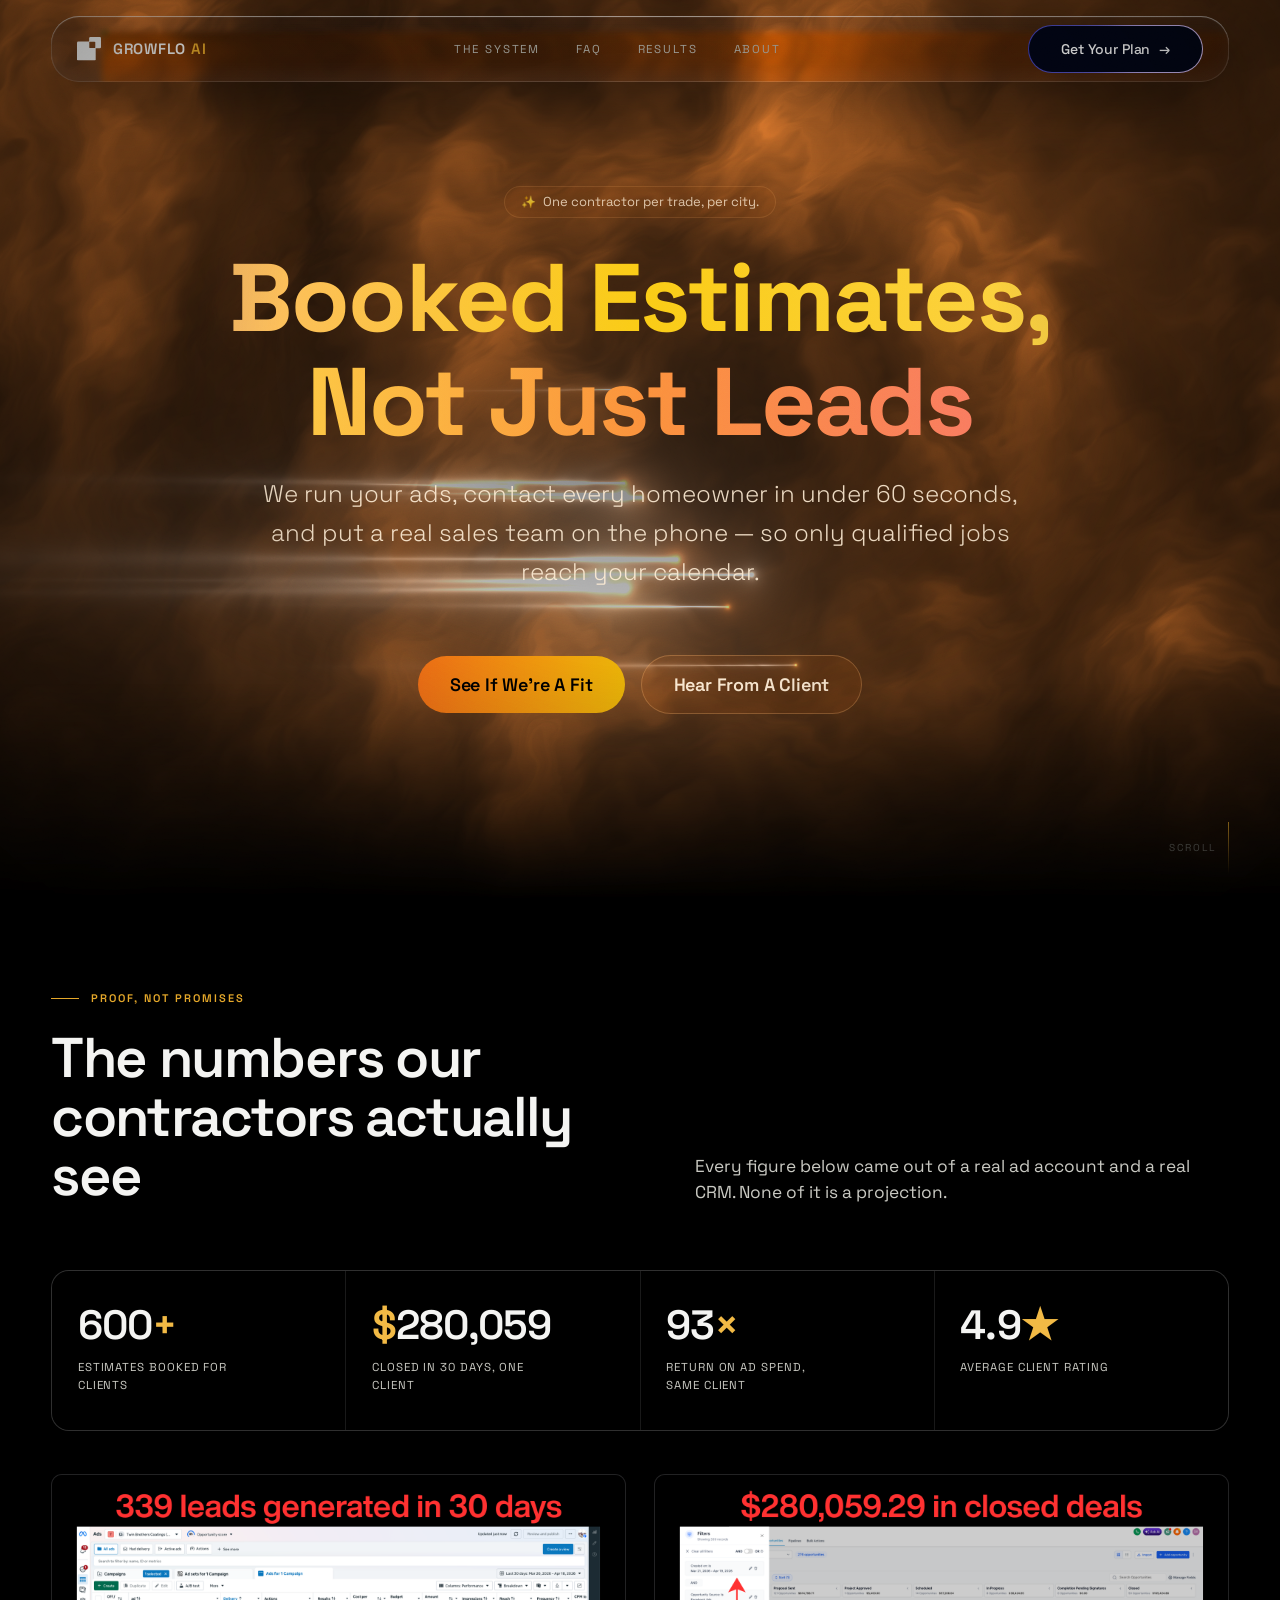
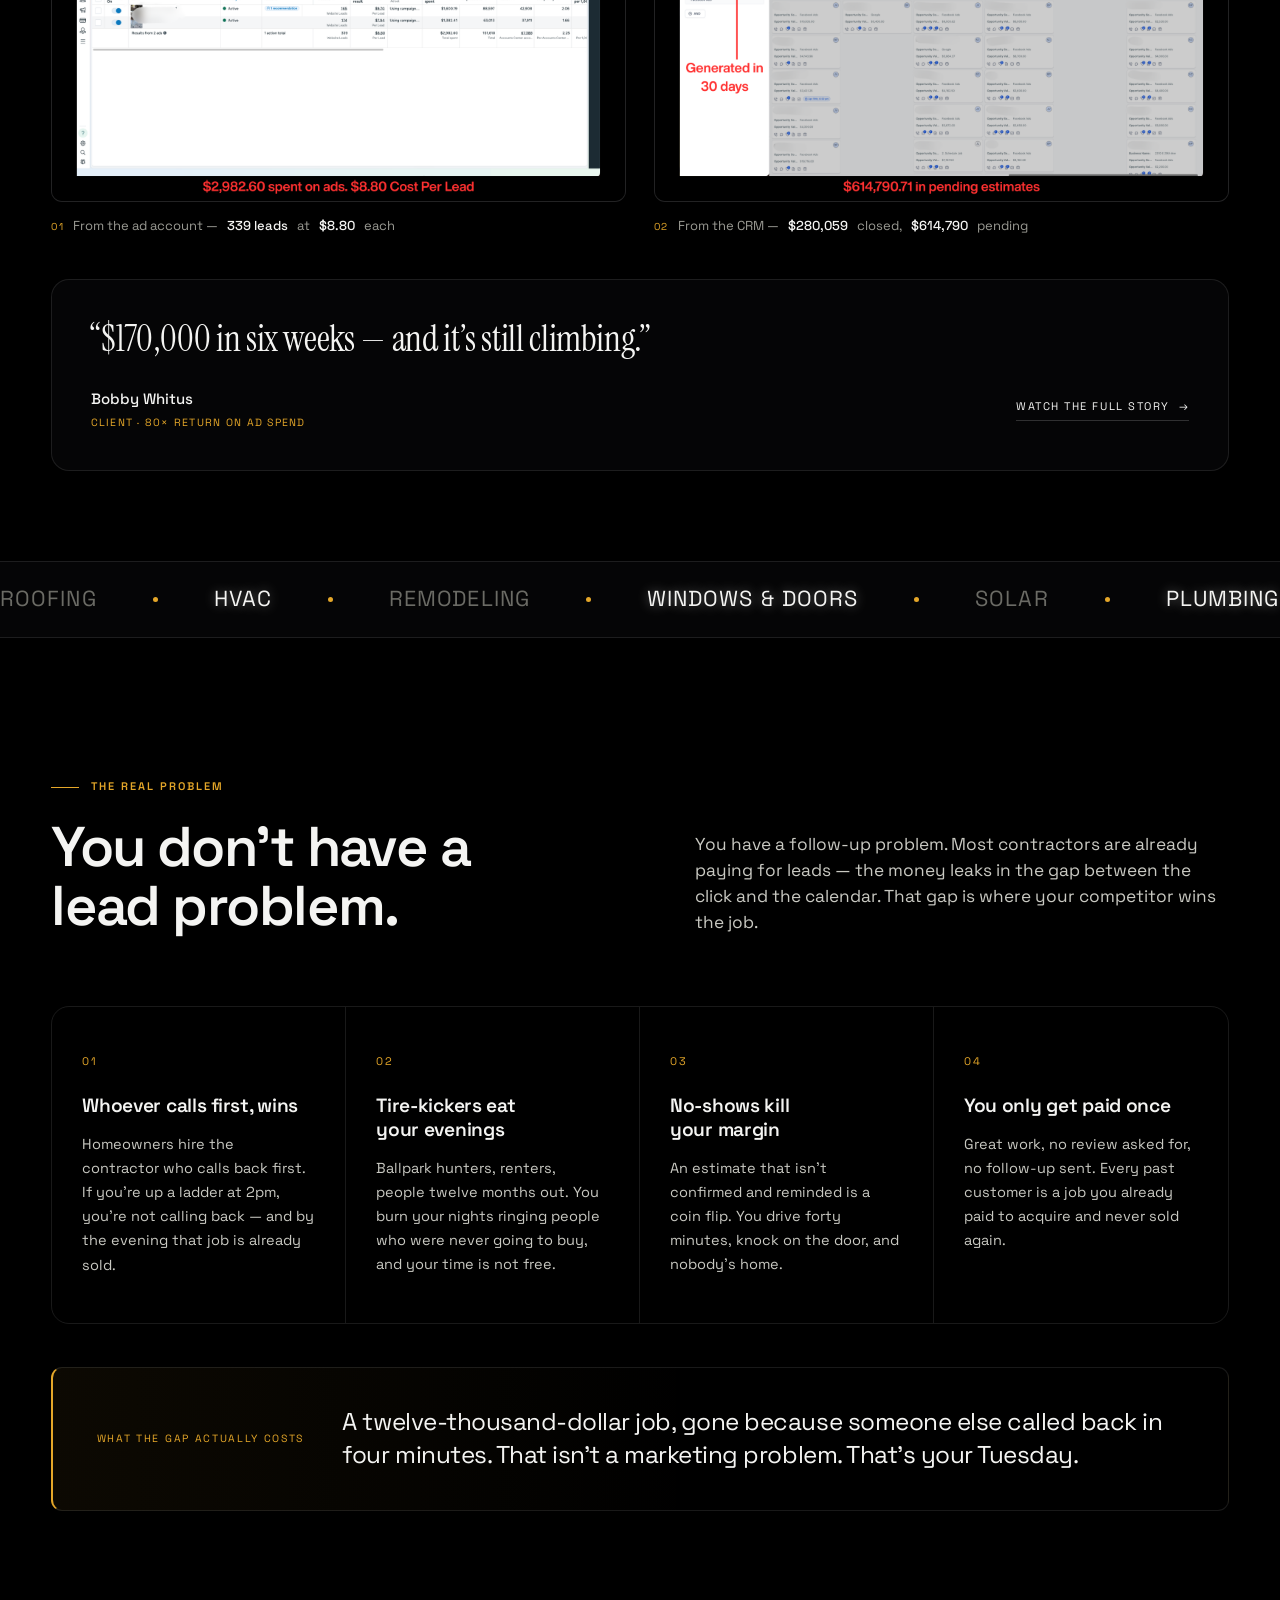
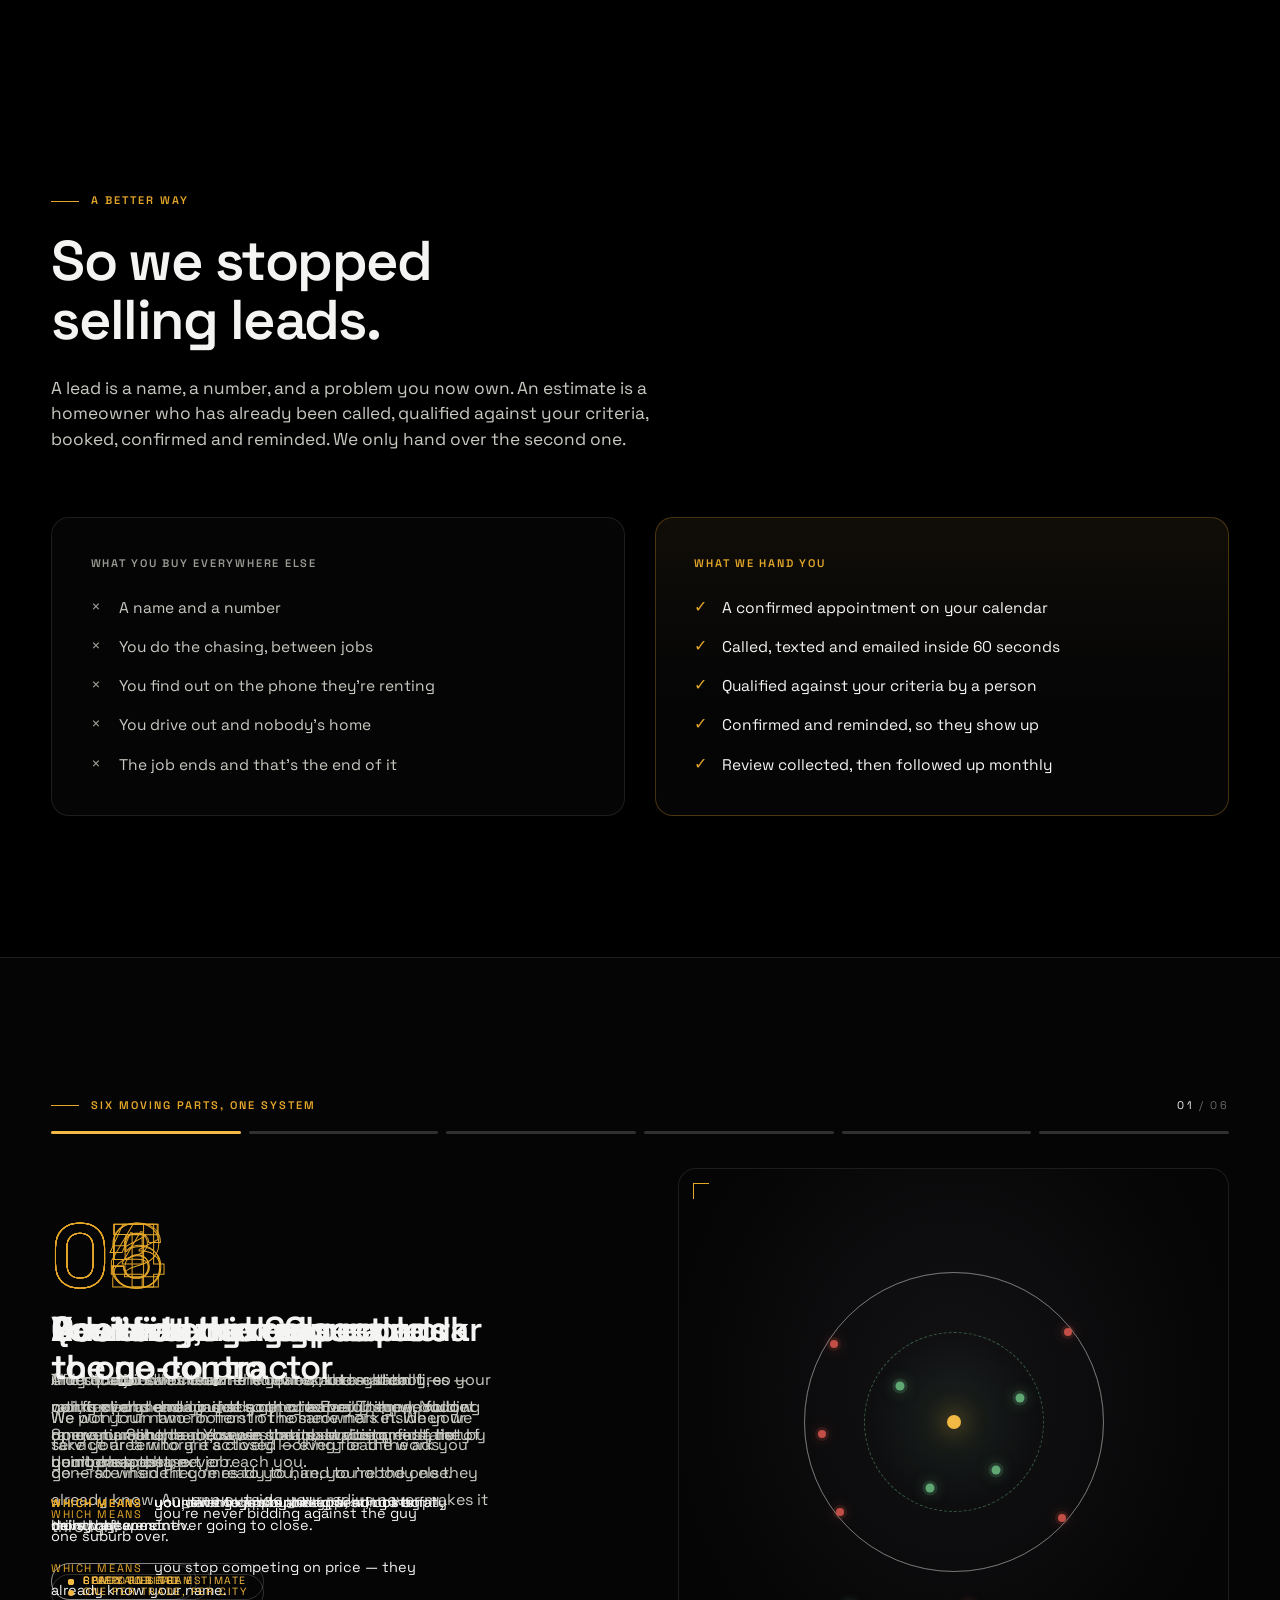
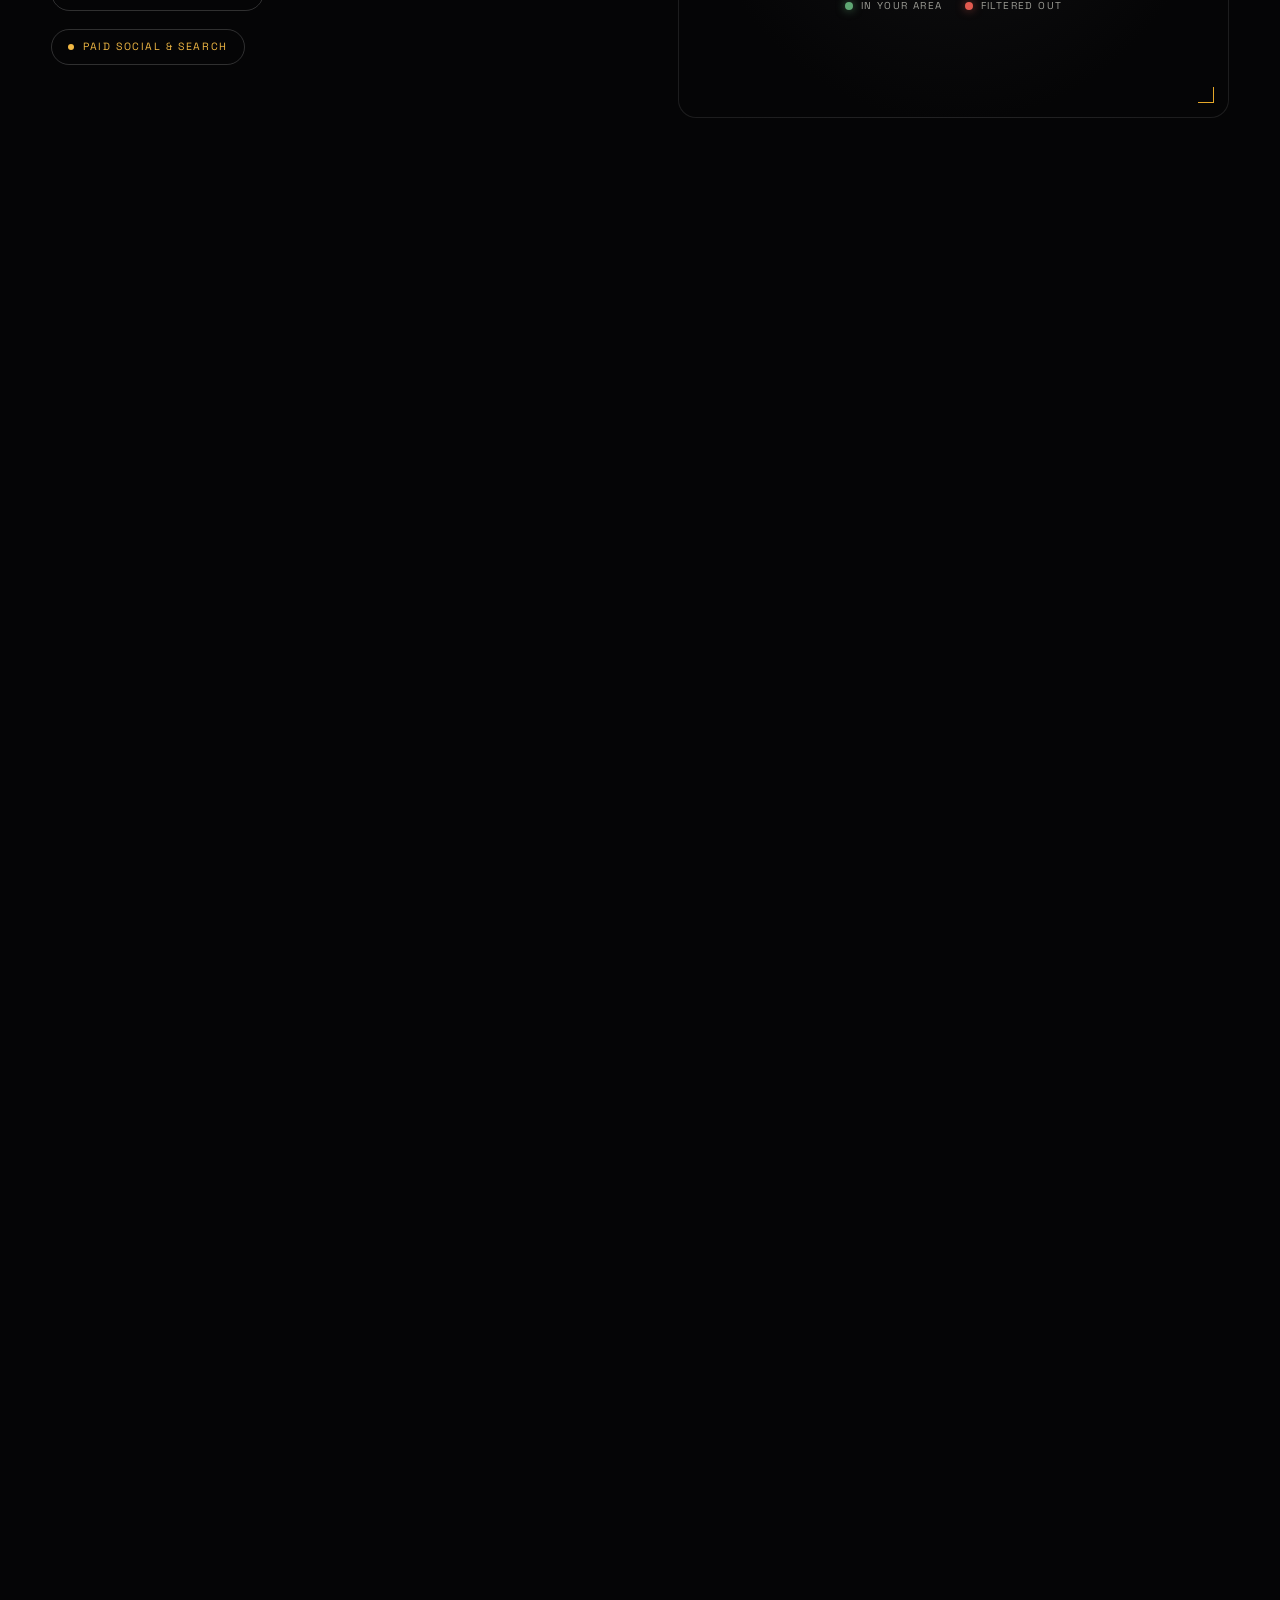
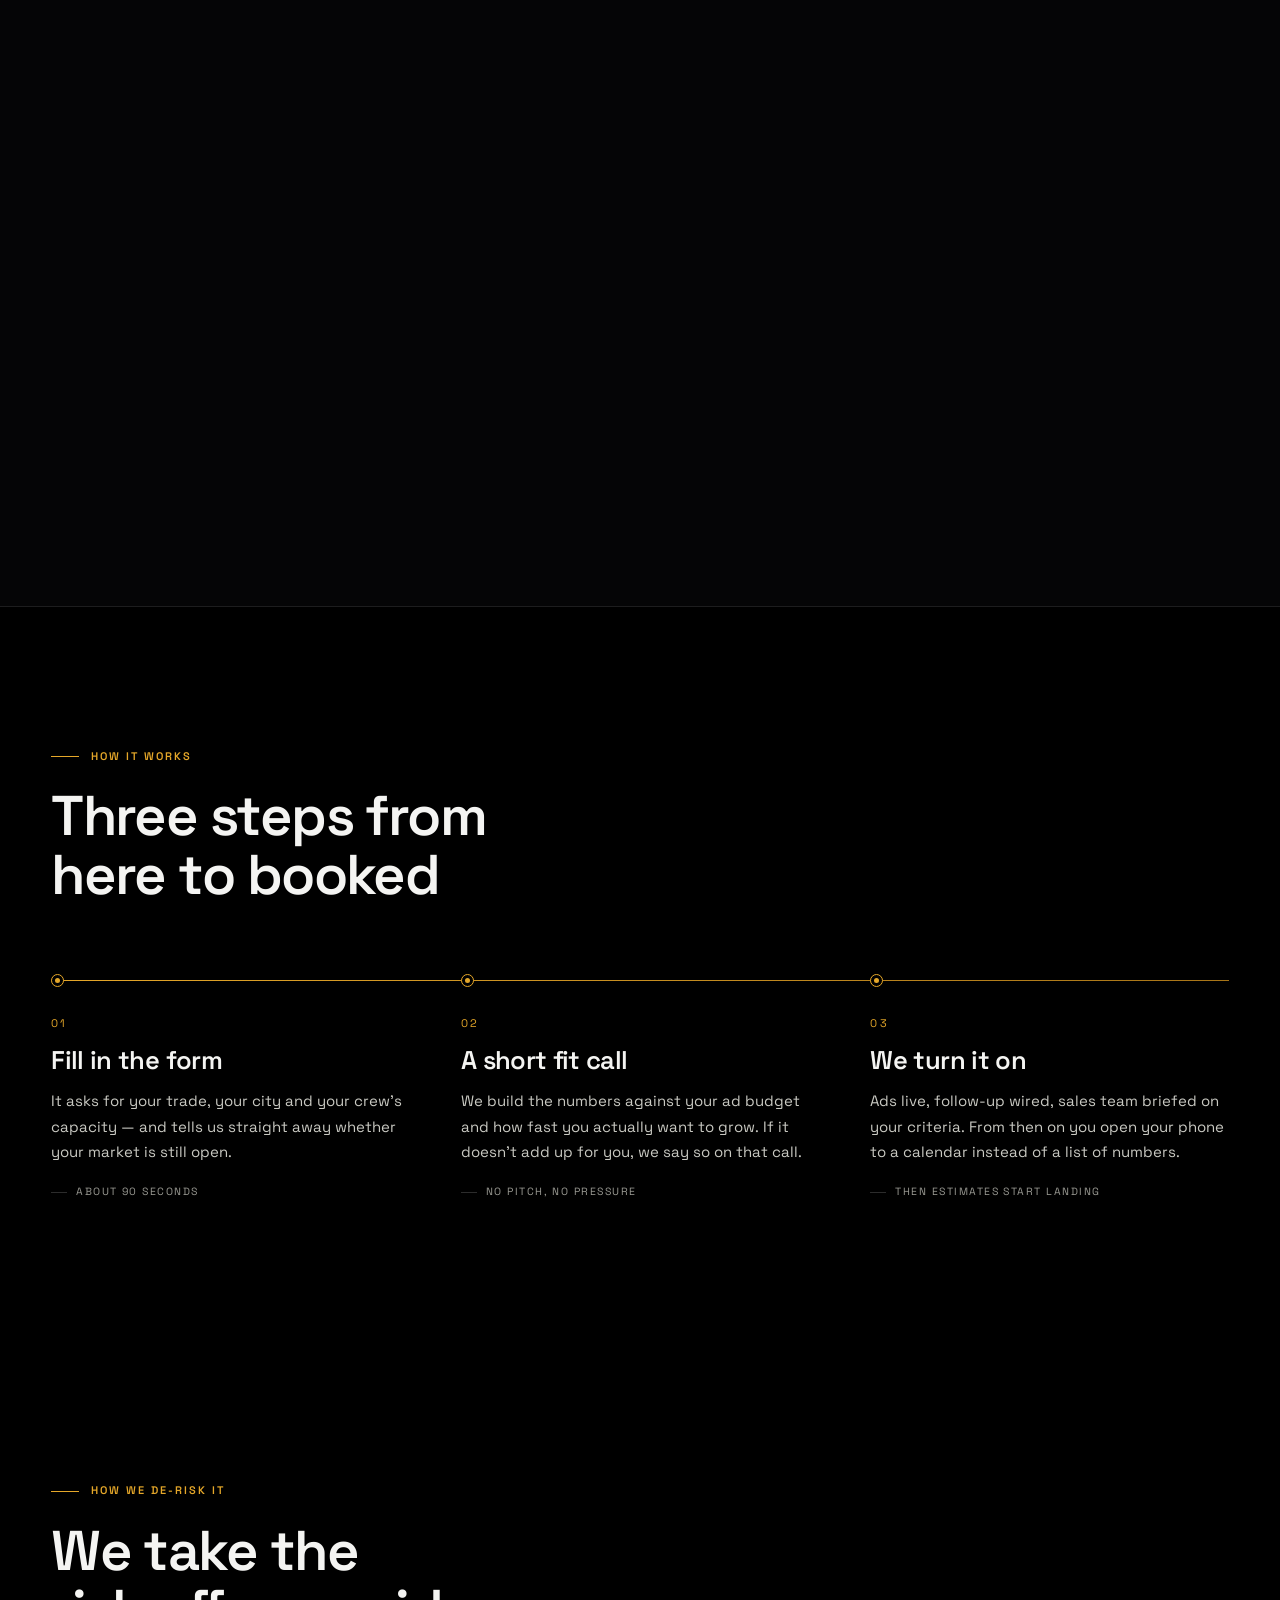
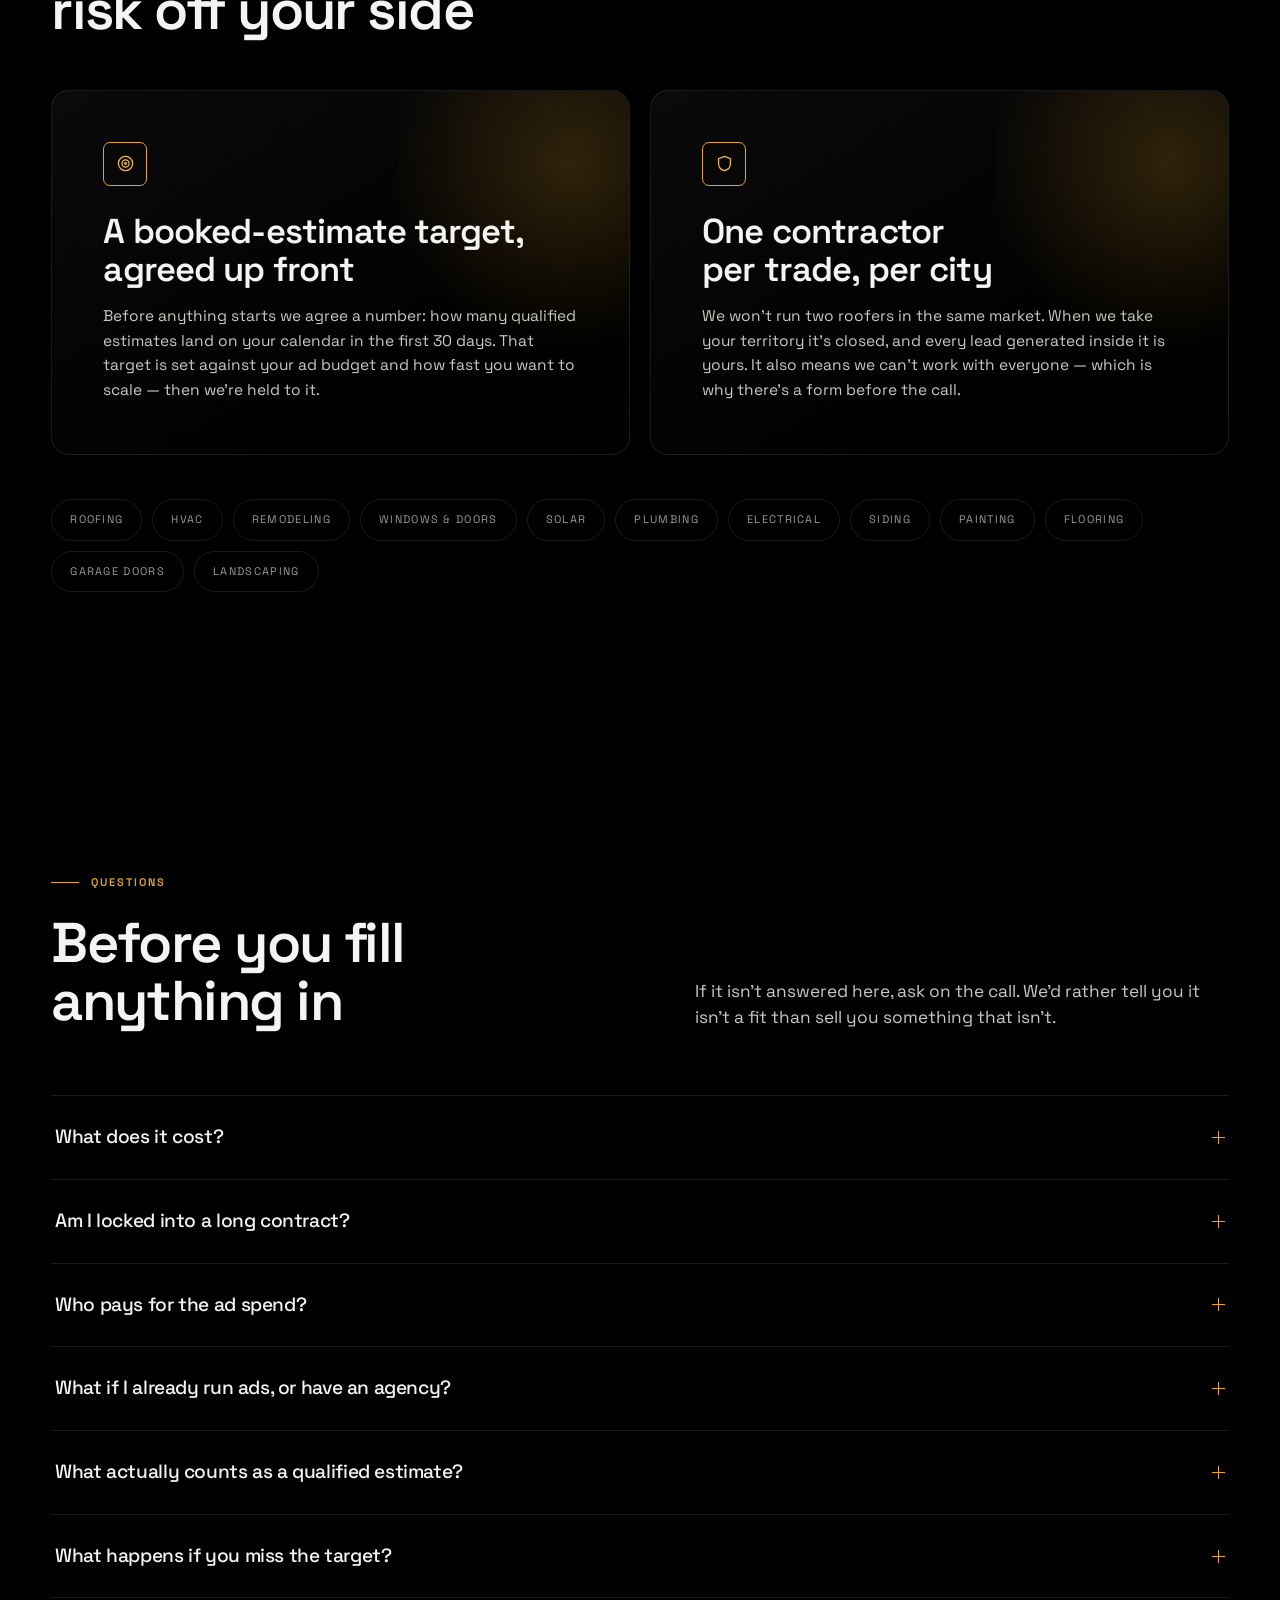
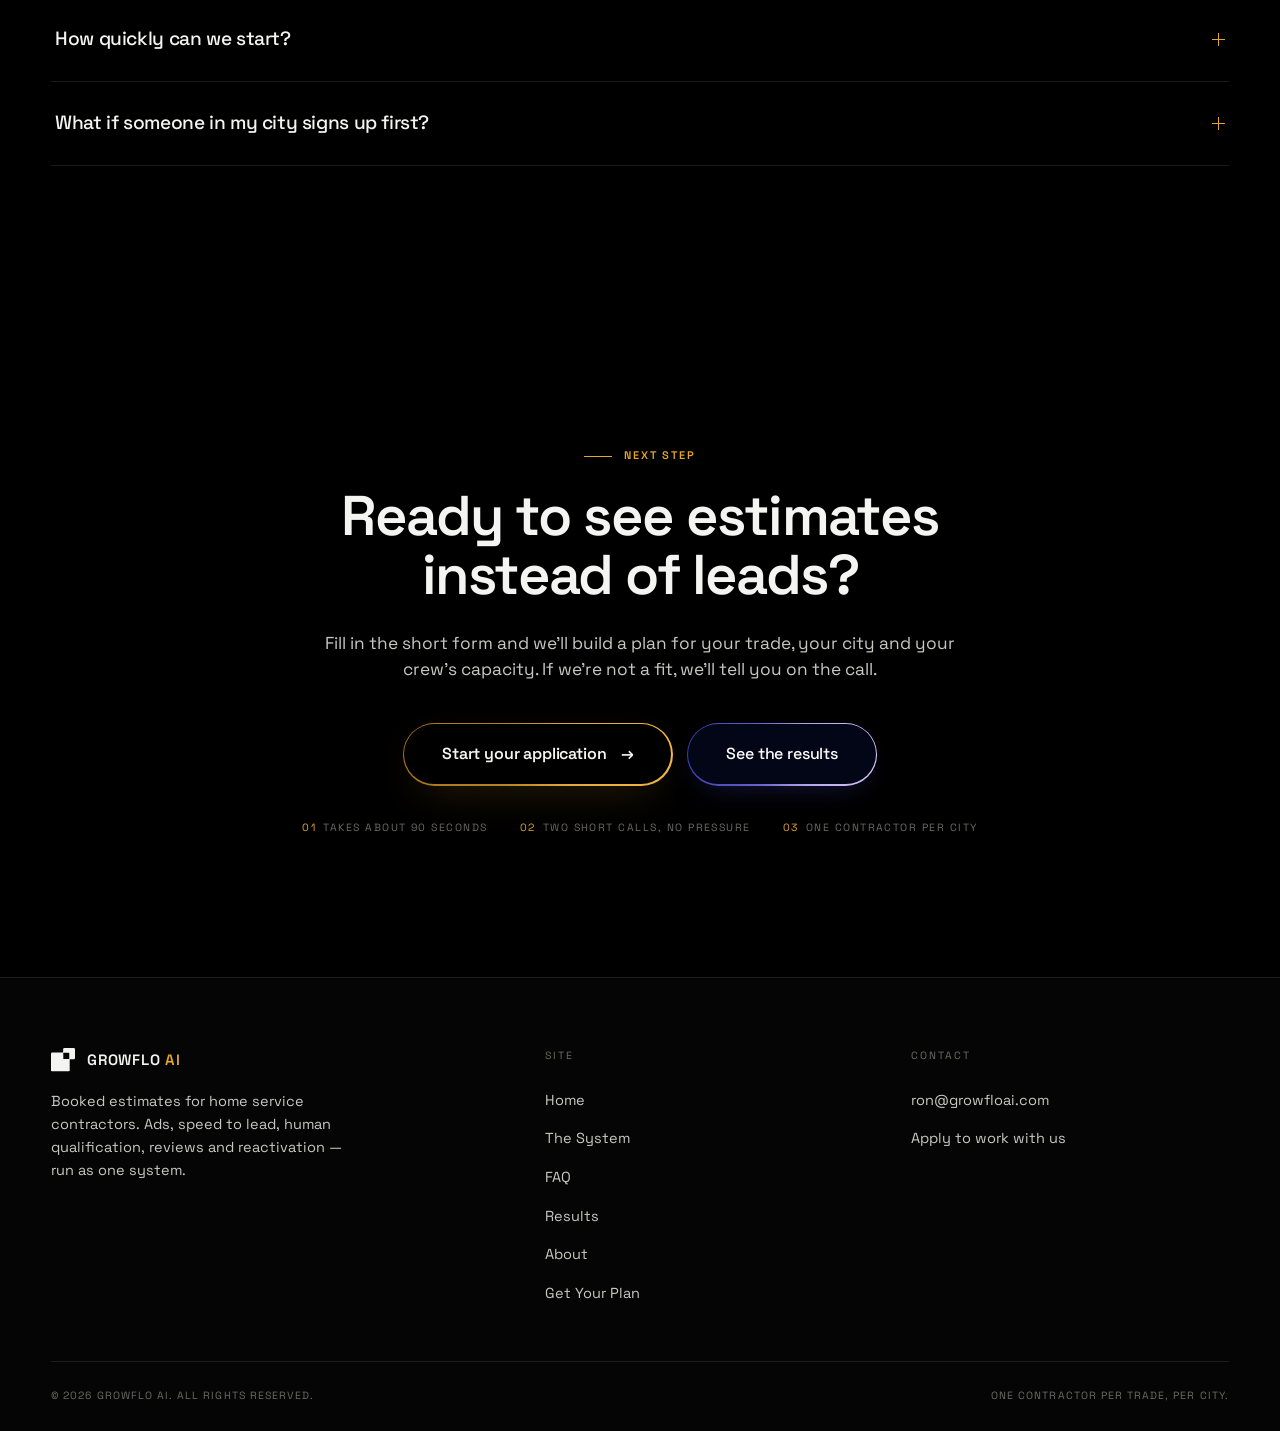
==== commit c416c1ad: "Add intro loader: MP4 video plays before hero, logo transitions to navbar The intro video plays on p" ====
--- a/index.html
+++ b/index.html
@@ -37,6 +37,23 @@
 <link rel="stylesheet" href="assets/css/style.css">
 </head>
 <body>
+
+<!-- ============ INTRO LOADER ============ -->
+<div class="intro" id="intro">
+  <video class="intro-vid" id="introVid" src="intro.mp4" muted playsinline autoplay></video>
+  <div class="intro-logo" id="introLogo">
+    <svg viewBox="0 0 100 98" aria-hidden="true">
+      <defs><mask id="gfm-intro">
+        <rect width="100" height="98" fill="#000"/>
+        <rect x="0" y="19.2" width="77.9" height="78.5" rx="5.2" fill="#fff"/>
+        <rect x="50.6" y="0" width="49.4" height="47.2" rx="5.2" fill="#fff"/>
+        <rect x="51.2" y="20" width="25" height="26.2" rx="2.9" fill="#000"/>
+      </mask></defs>
+      <rect width="100" height="98" fill="currentColor" mask="url(#gfm-intro)"/>
+    </svg>
+    <span class="intro-txt">GrowFlo<em>&nbsp;AI</em></span>
+  </div>
+</div>
 
 <div class="wipe out"></div>
 <div class="grain"></div>
--- a/assets/css/style.css
+++ b/assets/css/style.css
@@ -34,6 +34,65 @@
   --r-sm: 7px;
   --ease: cubic-bezier(.22,1,.36,1);
   --ease-io: cubic-bezier(.65,.05,.36,1);
+}
+
+/* ---------- INTRO LOADER ---------- */
+.intro{
+  position:fixed; inset:0; z-index:9999;
+  background:var(--ink);
+  display:flex; align-items:center; justify-content:center;
+  pointer-events:none;
+}
+.intro-vid{
+  position:absolute; inset:0; width:100%; height:100%; object-fit:cover;
+}
+.intro-logo{
+  display:flex; flex-direction:column; align-items:center; gap:20px;
+  will-change:transform, opacity;
+  opacity:0;
+  position:relative; z-index:1;
+}
+.intro-logo svg{
+  width:116px; height:auto; color:var(--bone);
+}
+.intro-logo .intro-txt{
+  font-family:var(--display); font-weight:600; text-transform:uppercase;
+  font-size:34px; letter-spacing:.05em; line-height:1;
+  color:var(--bone);
+}
+.intro-logo .intro-txt em{
+  font-family:inherit; font-style:normal; color:var(--gold);
+}
+
+.intro.show-logo .intro-logo{
+  opacity:1;
+}
+.intro.show-logo .intro-vid{
+  opacity:0;
+}
+
+.intro.settle .intro-logo{
+  animation:intro-settle 1s var(--ease-io) forwards;
+}
+.intro.settle{
+  animation:intro-bg-out .6s var(--ease) .7s forwards;
+}
+
+@keyframes intro-settle{
+  0%{   transform:translate(0,0) scale(1); }
+  100%{ transform:translate(calc(-50vw + 60px), calc(-50vh + 49px)) scale(.33); opacity:1; }
+}
+@keyframes intro-bg-out{
+  to{ opacity:0; visibility:hidden; }
+}
+
+@media(max-width:900px){
+  .intro-logo svg{ width:56px; }
+  .intro-logo .intro-txt{ font-size:18px; }
+  @keyframes intro-settle{
+    0%{   transform:translate(0,0) scale(1); }
+    100%{ transform:translate(calc(-50vw + 44px), calc(-50vh + 40px)) scale(.33); opacity:1; }
+  }
 }
 
 /* ---------- RESET ---------- */
@@ -484,6 +543,7 @@
   font-family:var(--display); text-transform:uppercase; font-size:clamp(16px,1.7vw,22px);
   letter-spacing:.05em; color:var(--muted-2); display:flex; align-items:center; gap:56px; white-space:nowrap;
 }
+.marq-track span:nth-child(even){ color:var(--bone); text-shadow:0 0 12px rgba(244,244,242,.45); }
 .marq-track span::after{ content:''; width:5px; height:5px; background:var(--gold); border-radius:50%; }
 @keyframes marq{ to{ transform:translateX(-50%); } }
 
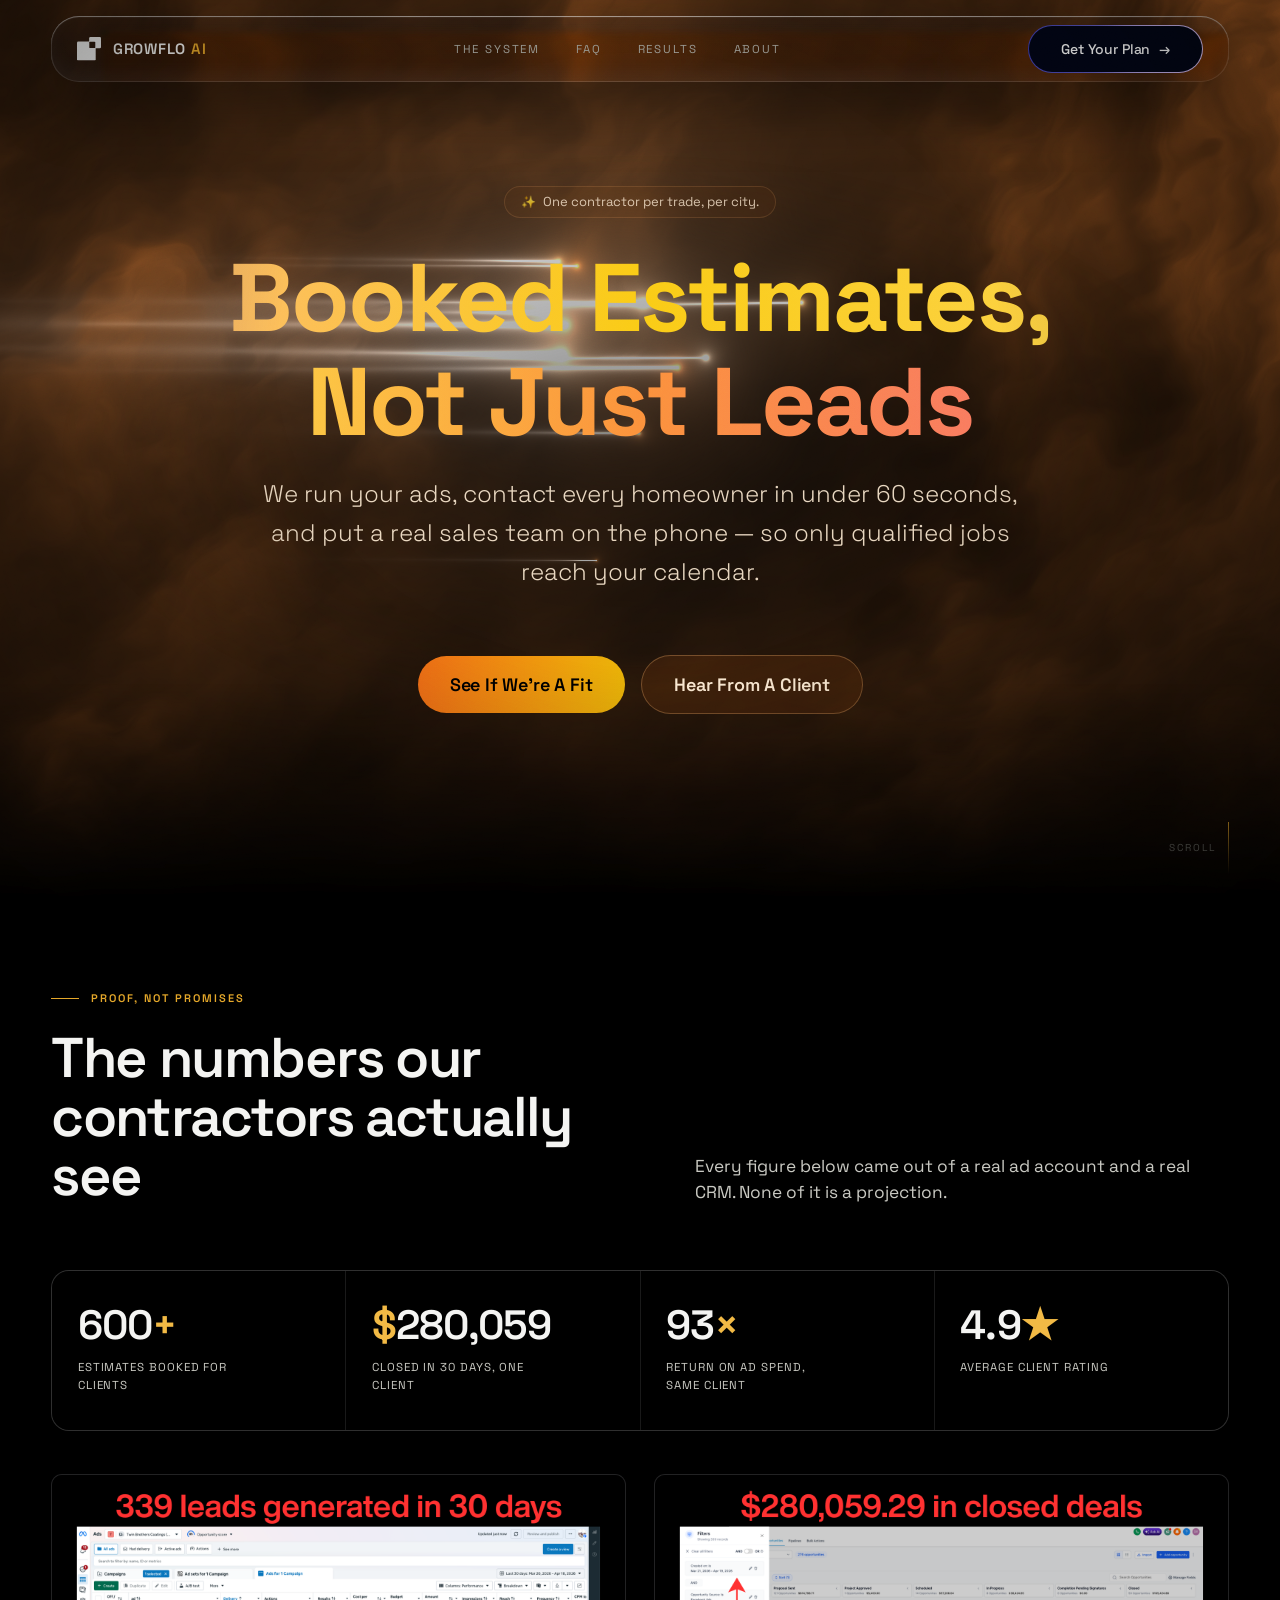
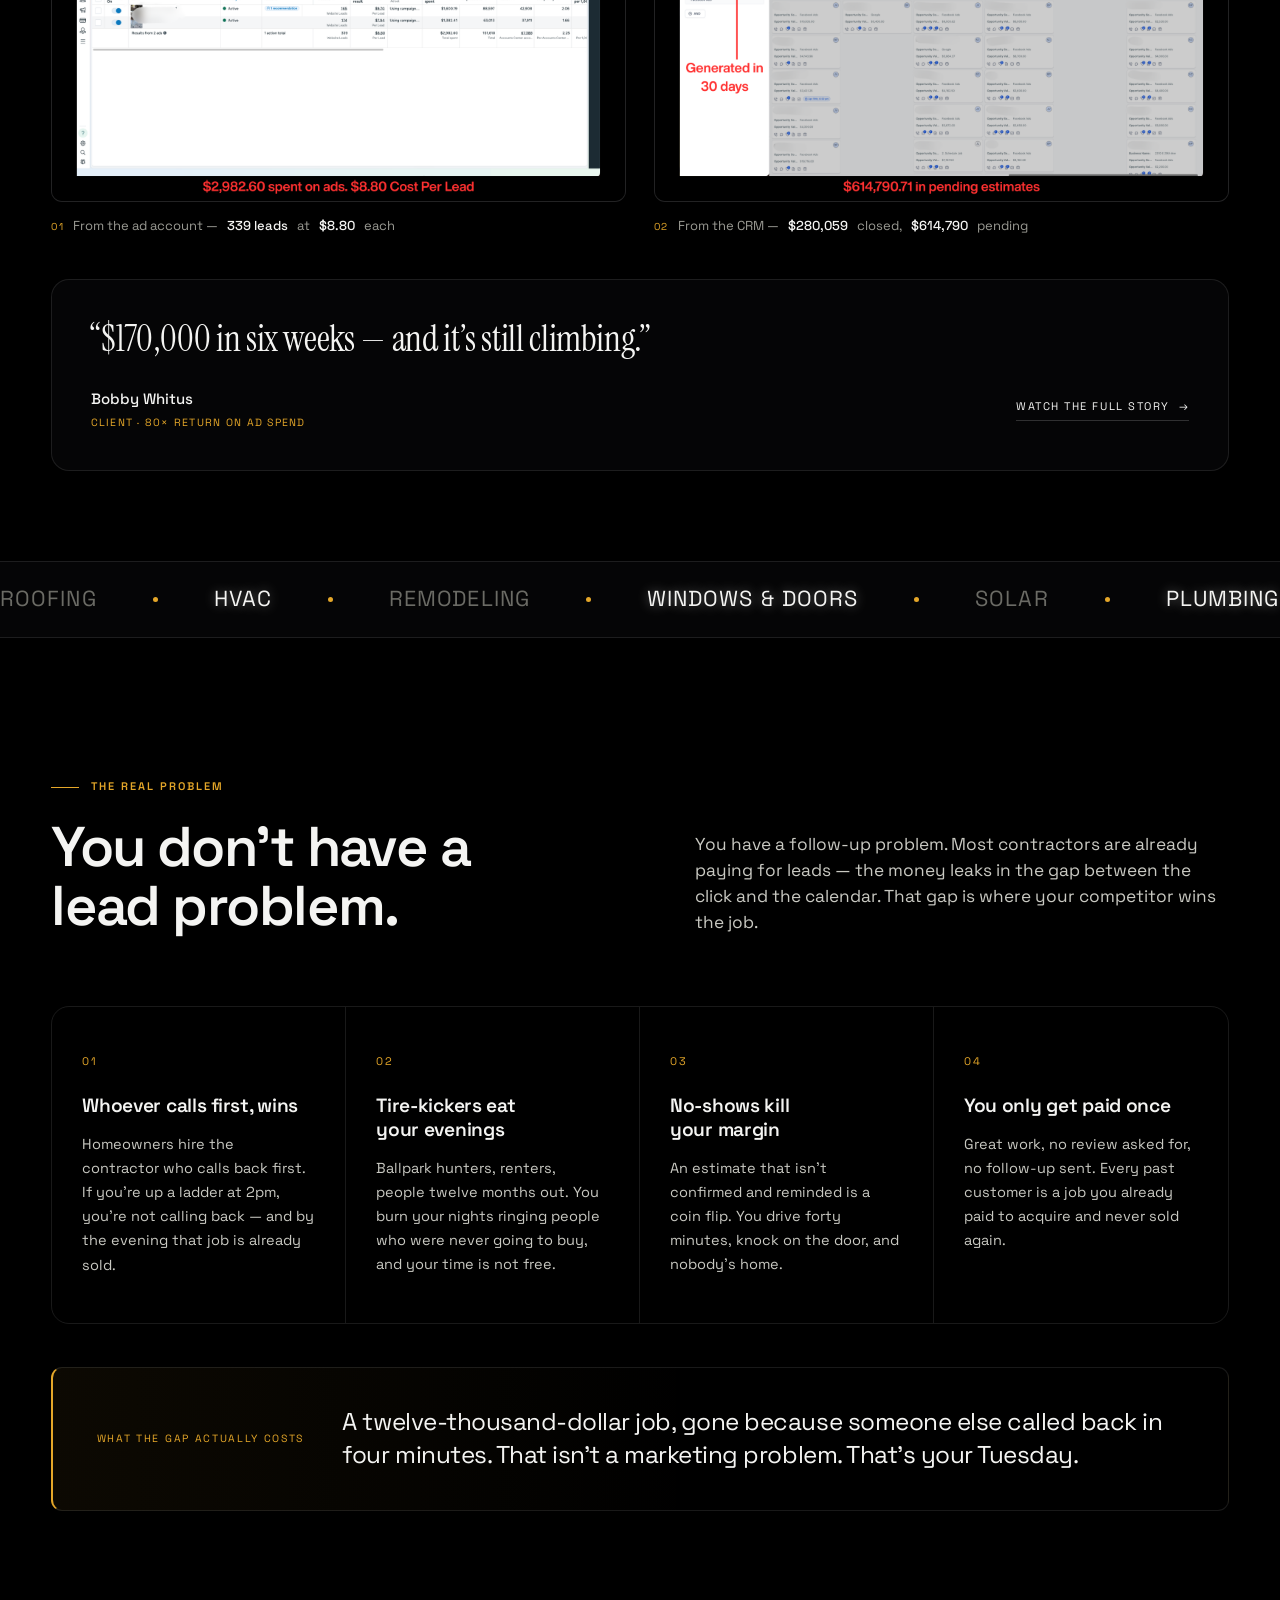
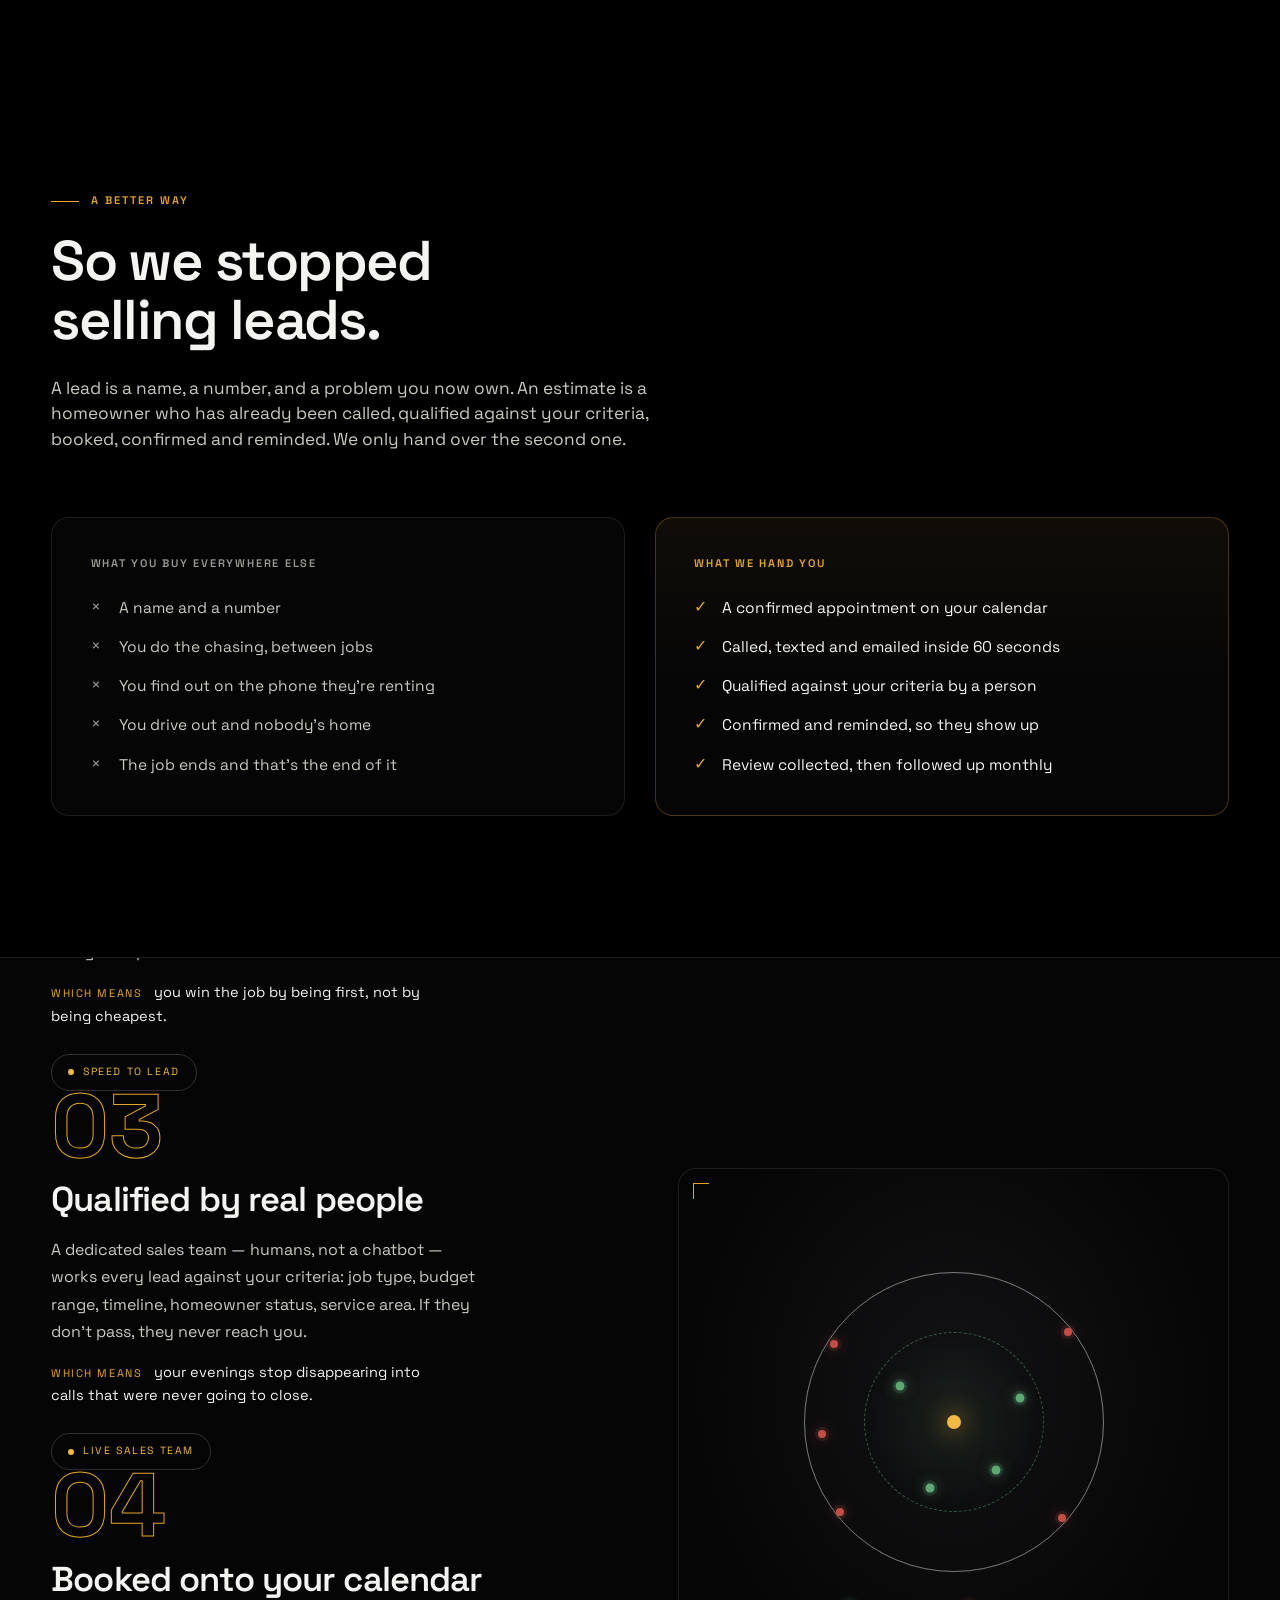
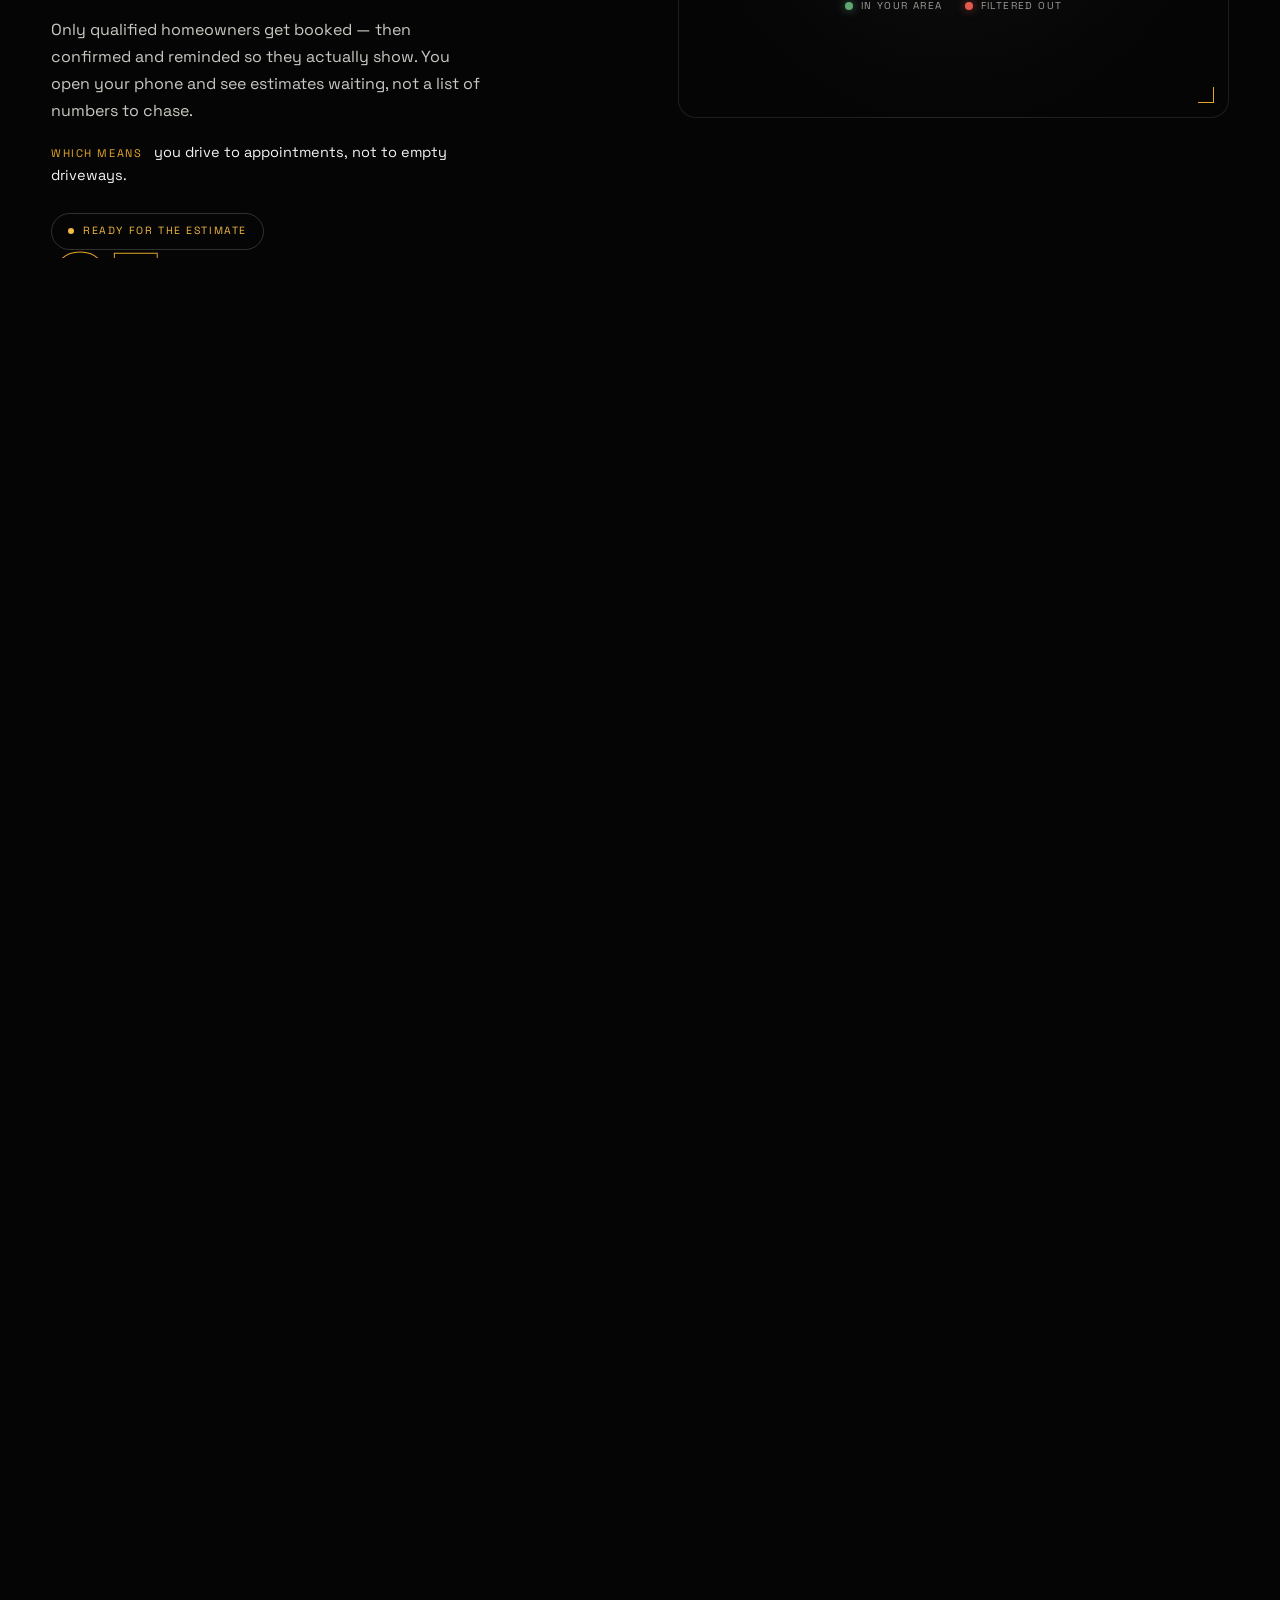
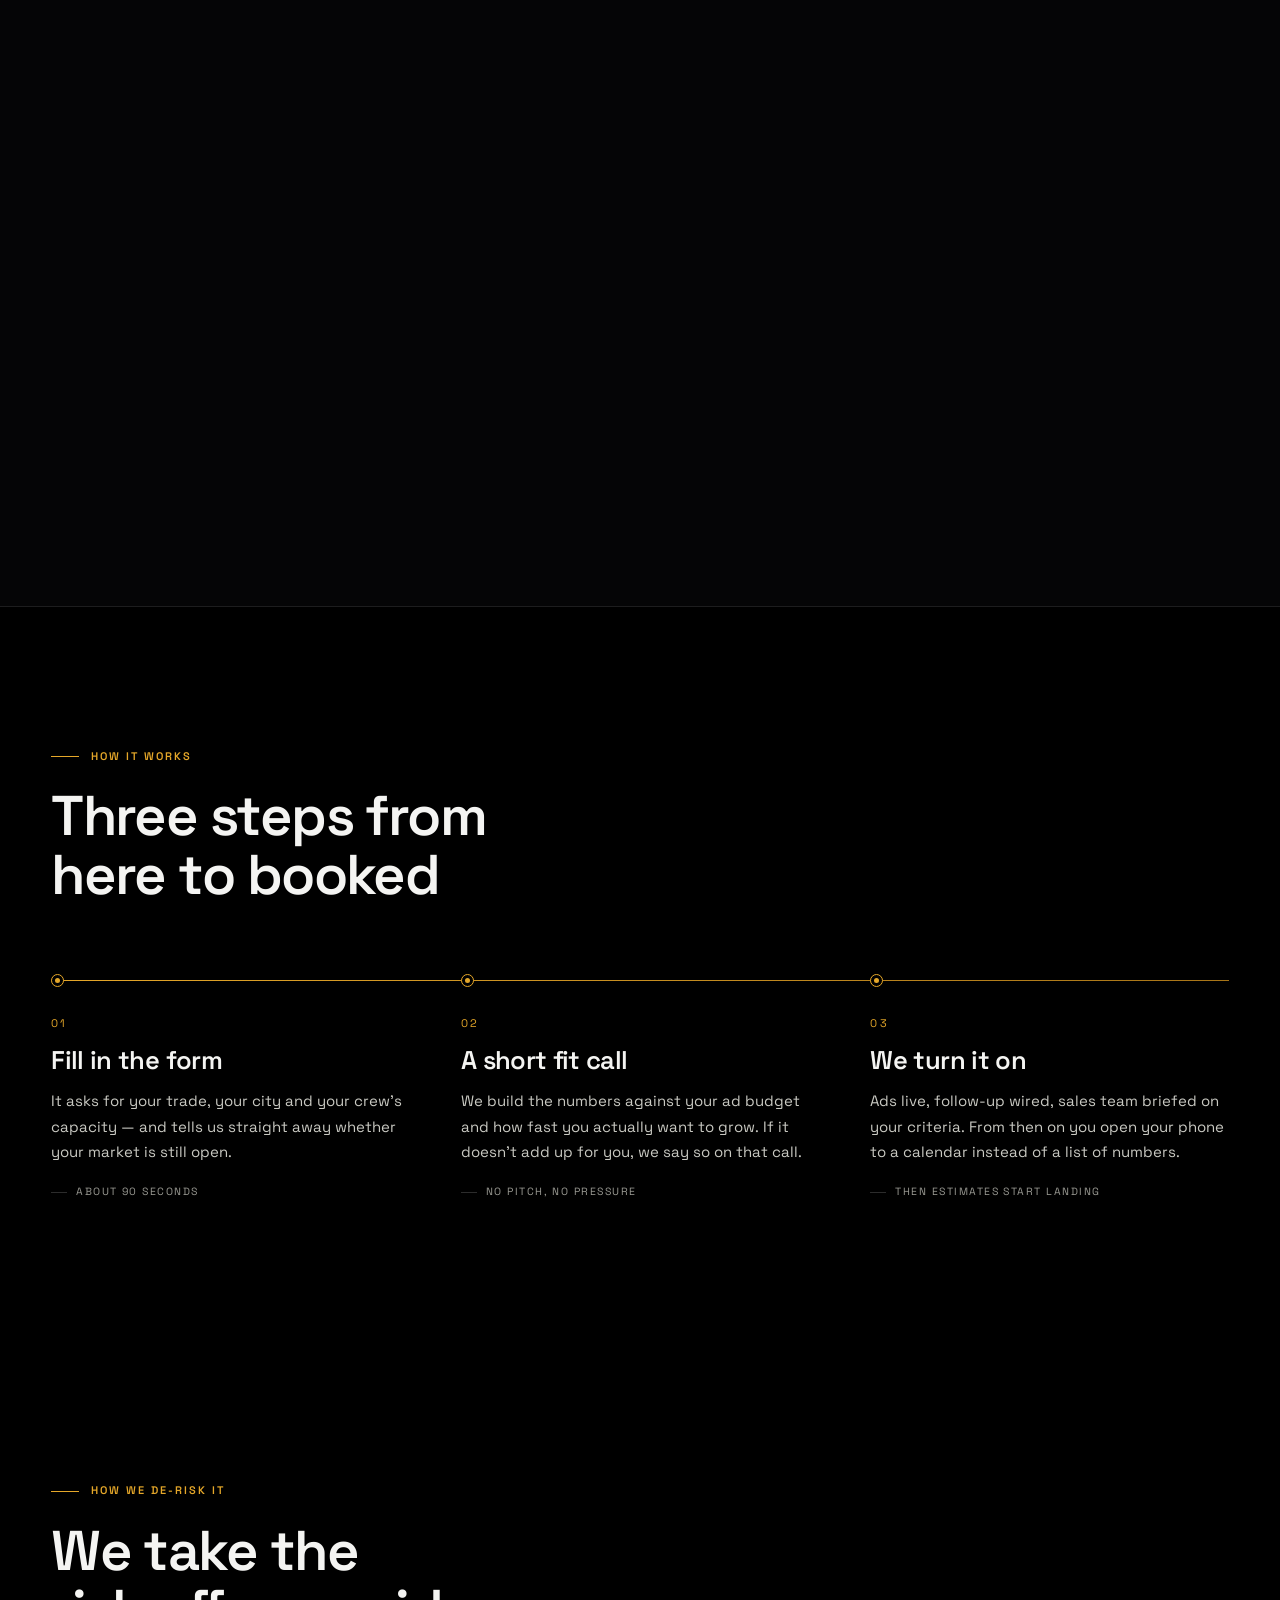
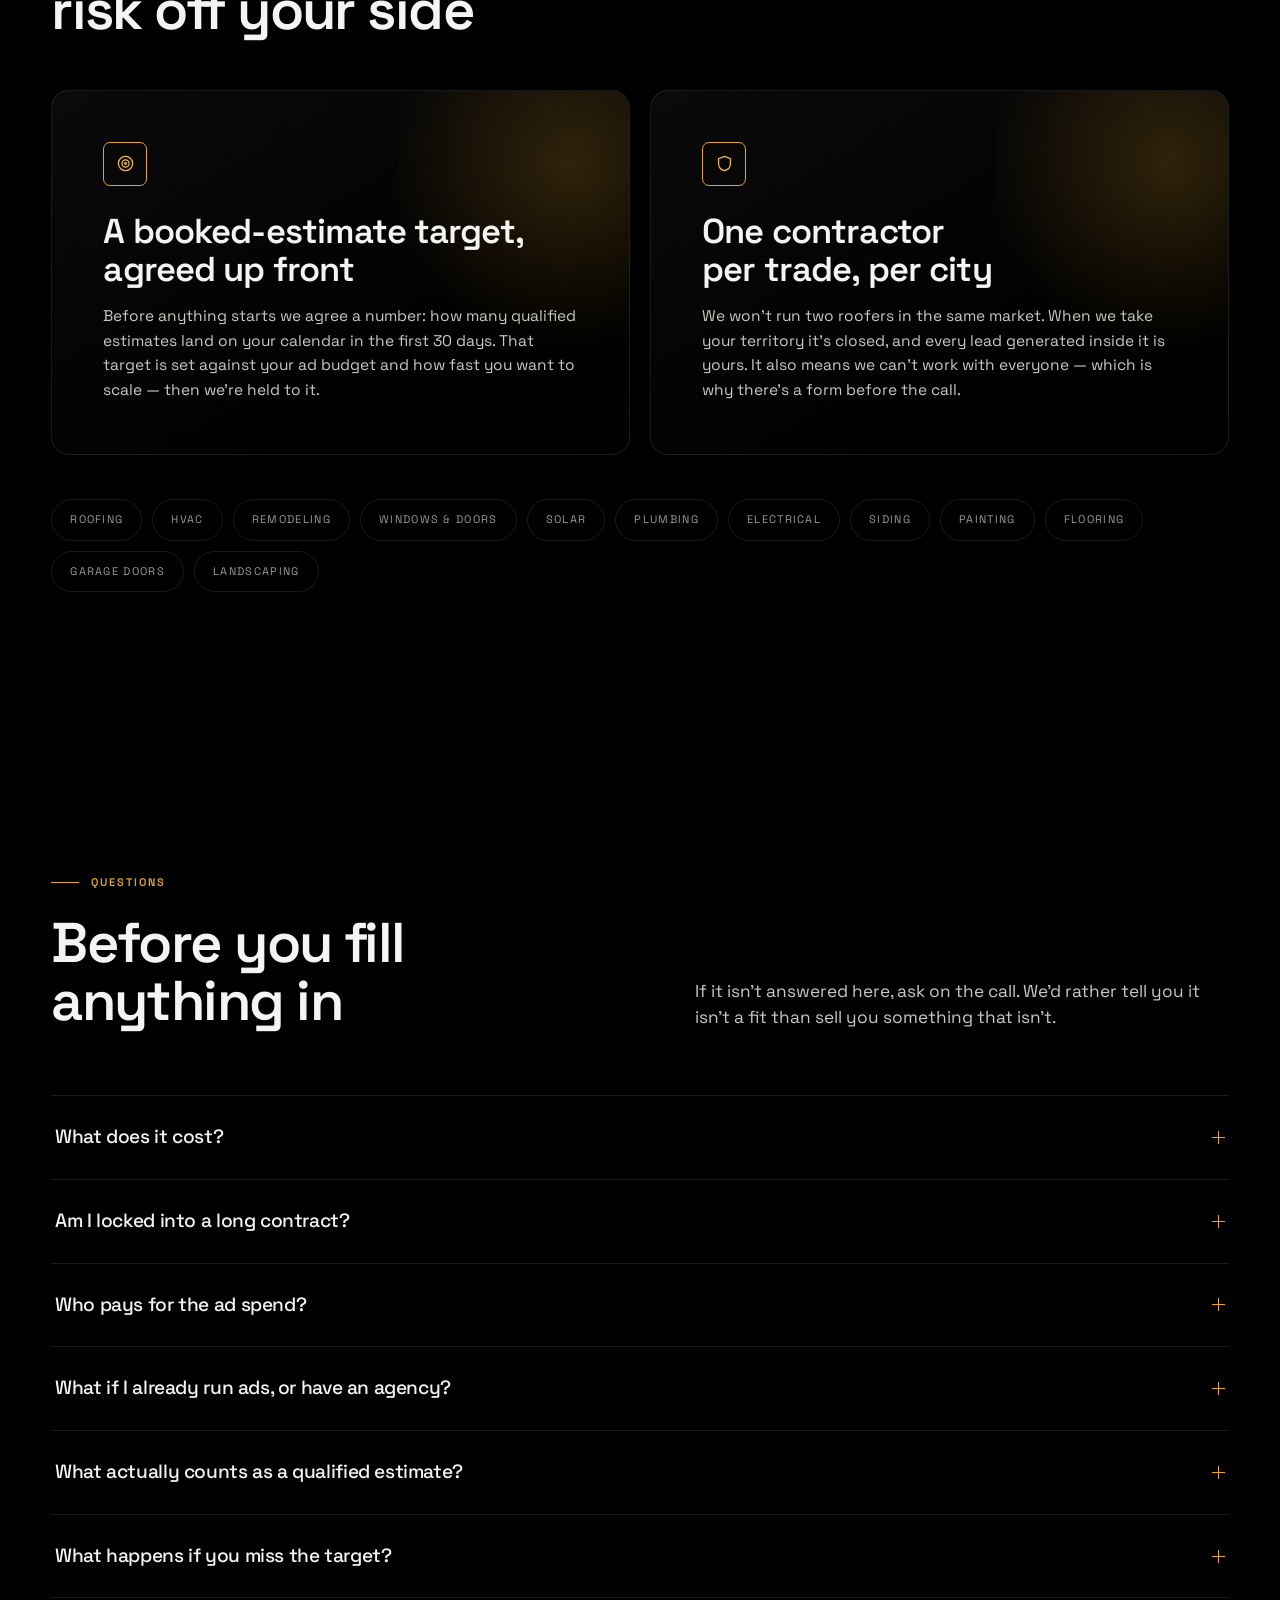
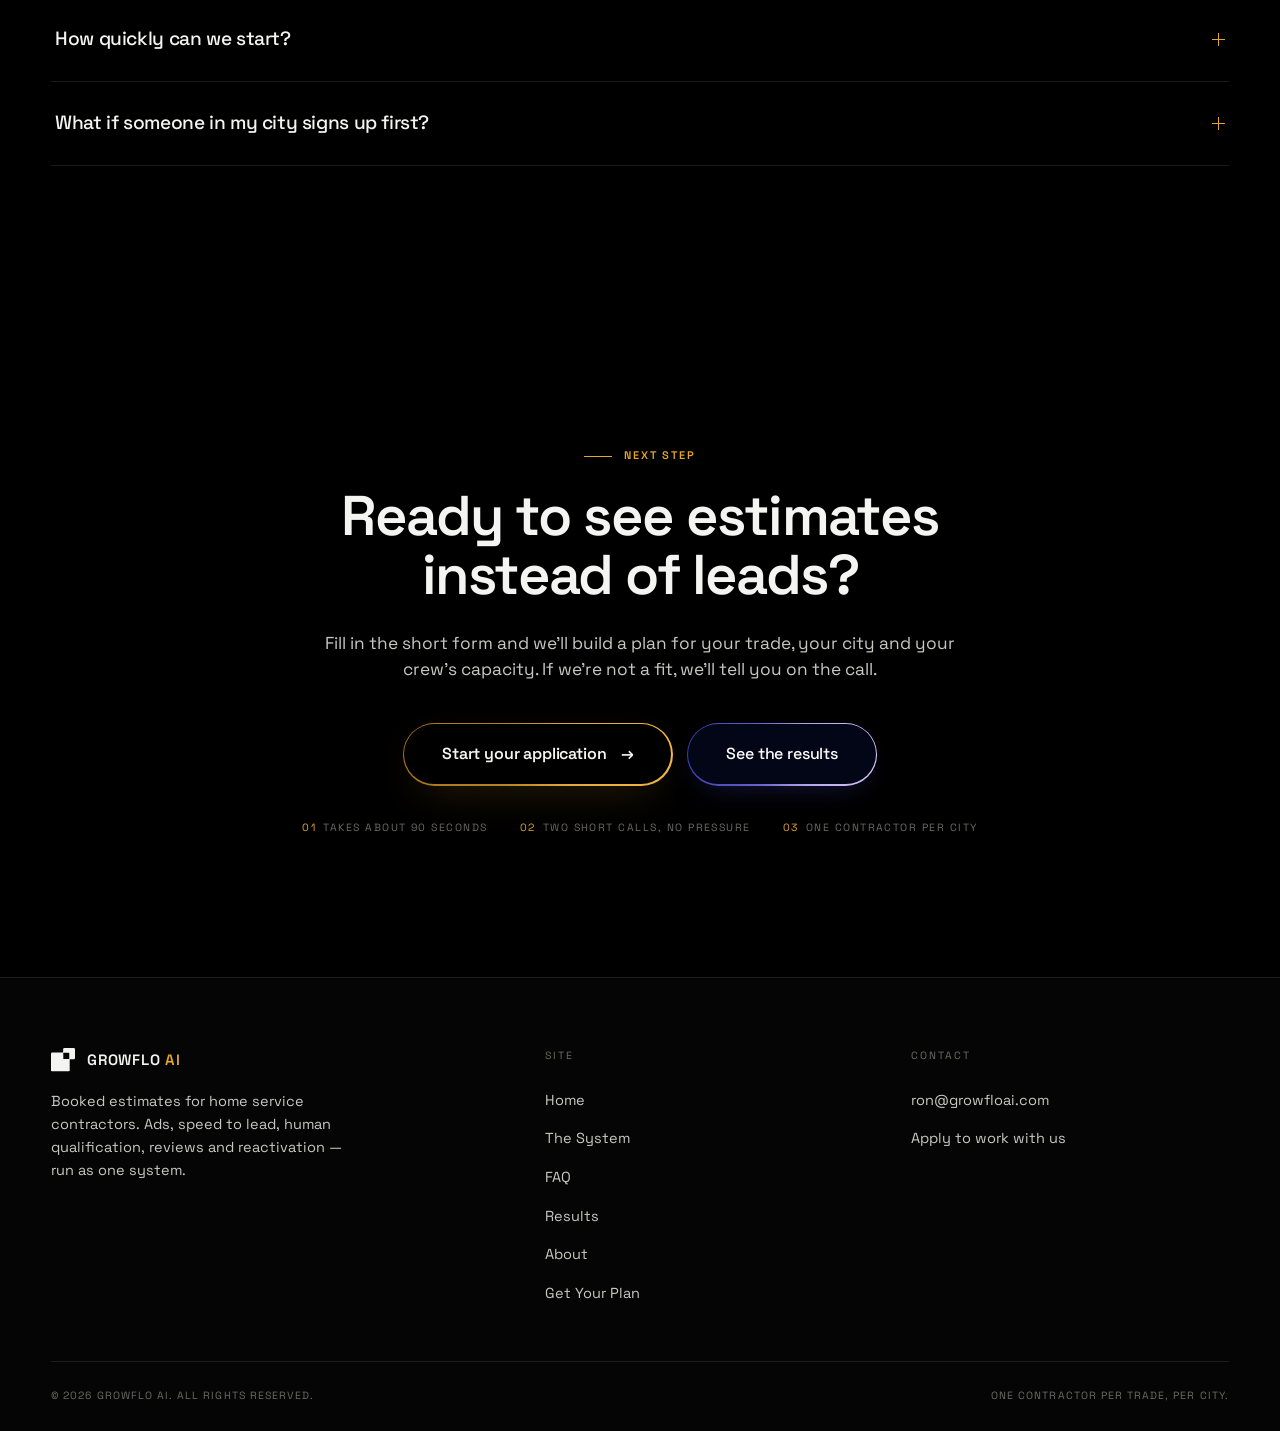
==== commit 17bf7b01: "Replace video intro with CSS-only logo animation Logo scales in, text fades up, then everything slid" ====
--- a/index.html
+++ b/index.html
@@ -40,8 +40,7 @@
 
 <!-- ============ INTRO LOADER ============ -->
 <div class="intro" id="intro">
-  <video class="intro-vid" id="introVid" src="intro.mp4" muted playsinline autoplay></video>
-  <div class="intro-logo" id="introLogo">
+  <div class="intro-logo">
     <svg viewBox="0 0 100 98" aria-hidden="true">
       <defs><mask id="gfm-intro">
         <rect width="100" height="98" fill="#000"/>
--- a/assets/css/style.css
+++ b/assets/css/style.css
@@ -43,32 +43,31 @@
   display:flex; align-items:center; justify-content:center;
   pointer-events:none;
 }
-.intro-vid{
-  position:absolute; inset:0; width:100%; height:100%; object-fit:cover;
-}
 .intro-logo{
   display:flex; flex-direction:column; align-items:center; gap:20px;
   will-change:transform, opacity;
-  opacity:0;
-  position:relative; z-index:1;
 }
 .intro-logo svg{
   width:116px; height:auto; color:var(--bone);
+  opacity:0; transform:scale(.5);
+  animation:intro-icon .9s var(--ease) .2s forwards;
 }
 .intro-logo .intro-txt{
   font-family:var(--display); font-weight:600; text-transform:uppercase;
   font-size:34px; letter-spacing:.05em; line-height:1;
   color:var(--bone);
+  opacity:0; transform:translateY(14px);
+  animation:intro-fade-up .7s var(--ease) .7s forwards;
 }
 .intro-logo .intro-txt em{
   font-family:inherit; font-style:normal; color:var(--gold);
 }
 
-.intro.show-logo .intro-logo{
-  opacity:1;
-}
-.intro.show-logo .intro-vid{
-  opacity:0;
+@keyframes intro-icon{
+  to{ opacity:1; transform:scale(1); }
+}
+@keyframes intro-fade-up{
+  to{ opacity:1; transform:translateY(0); }
 }
 
 .intro.settle .intro-logo{
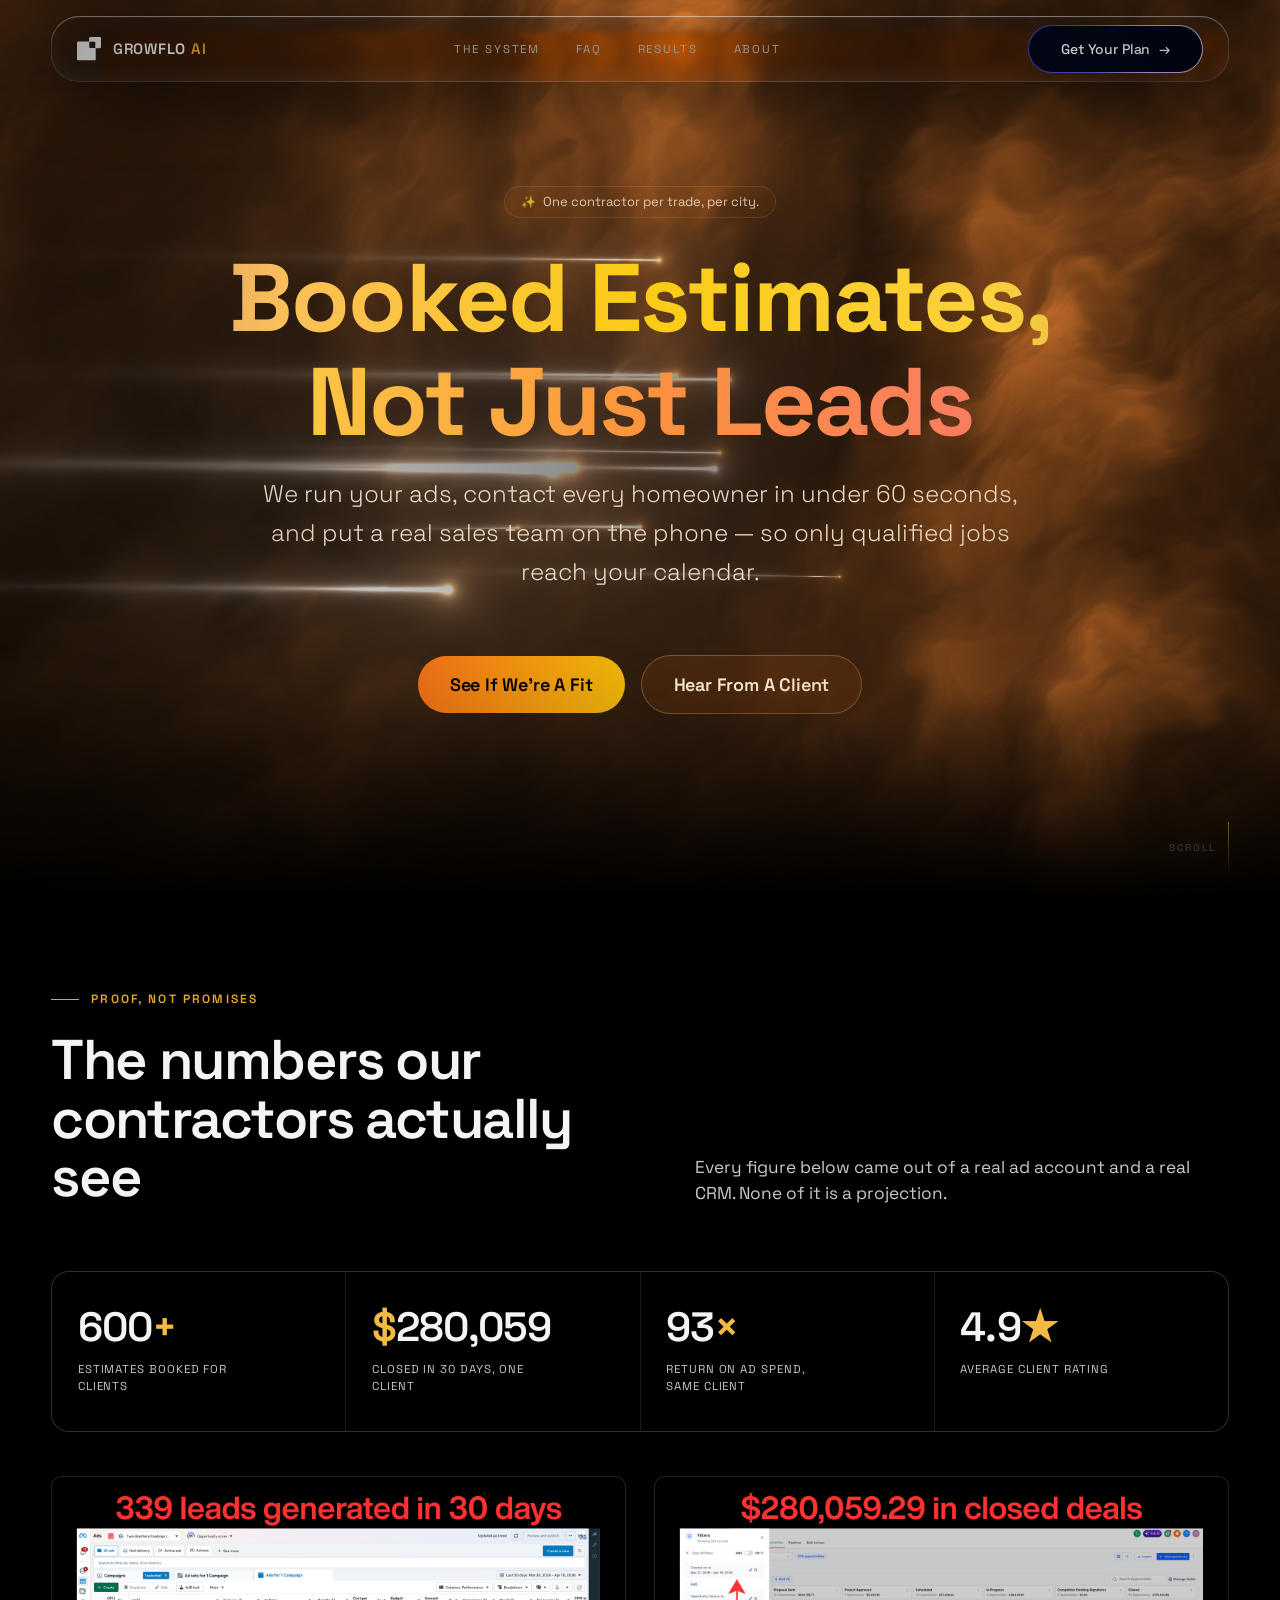
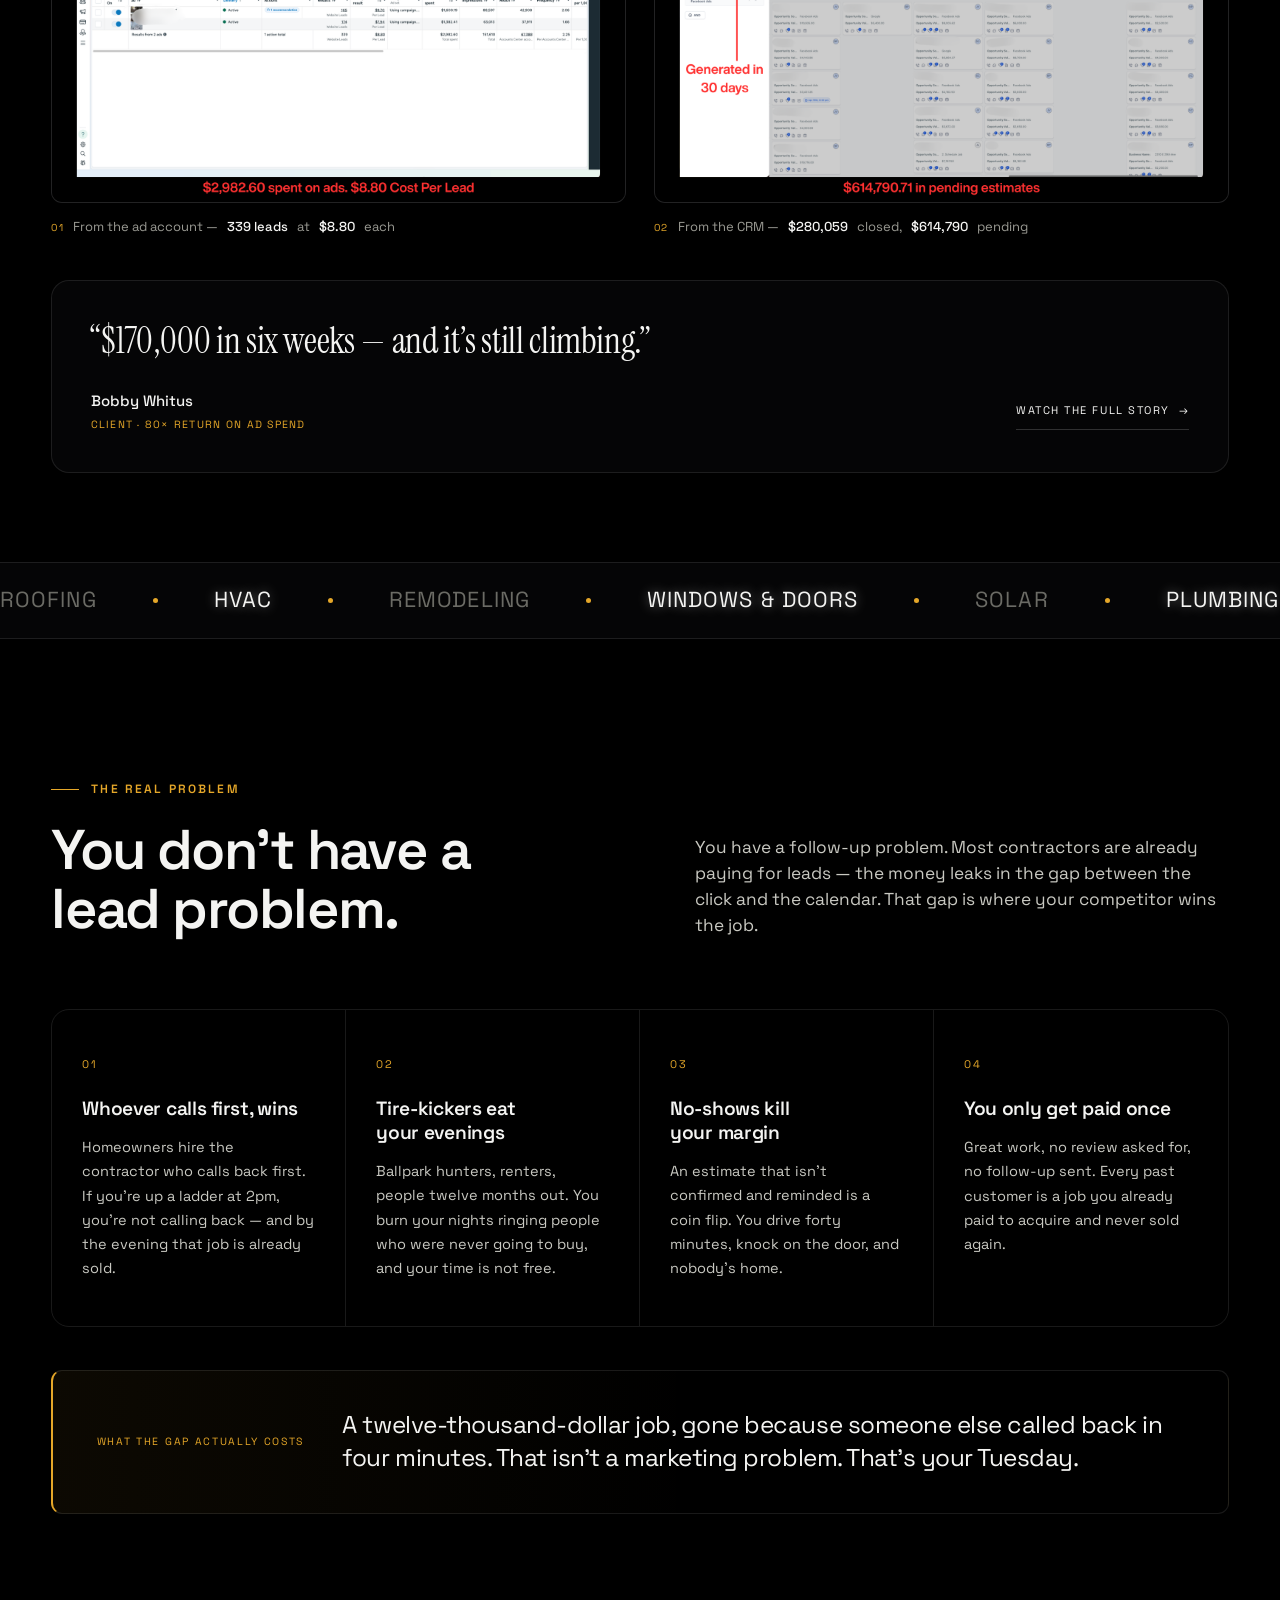
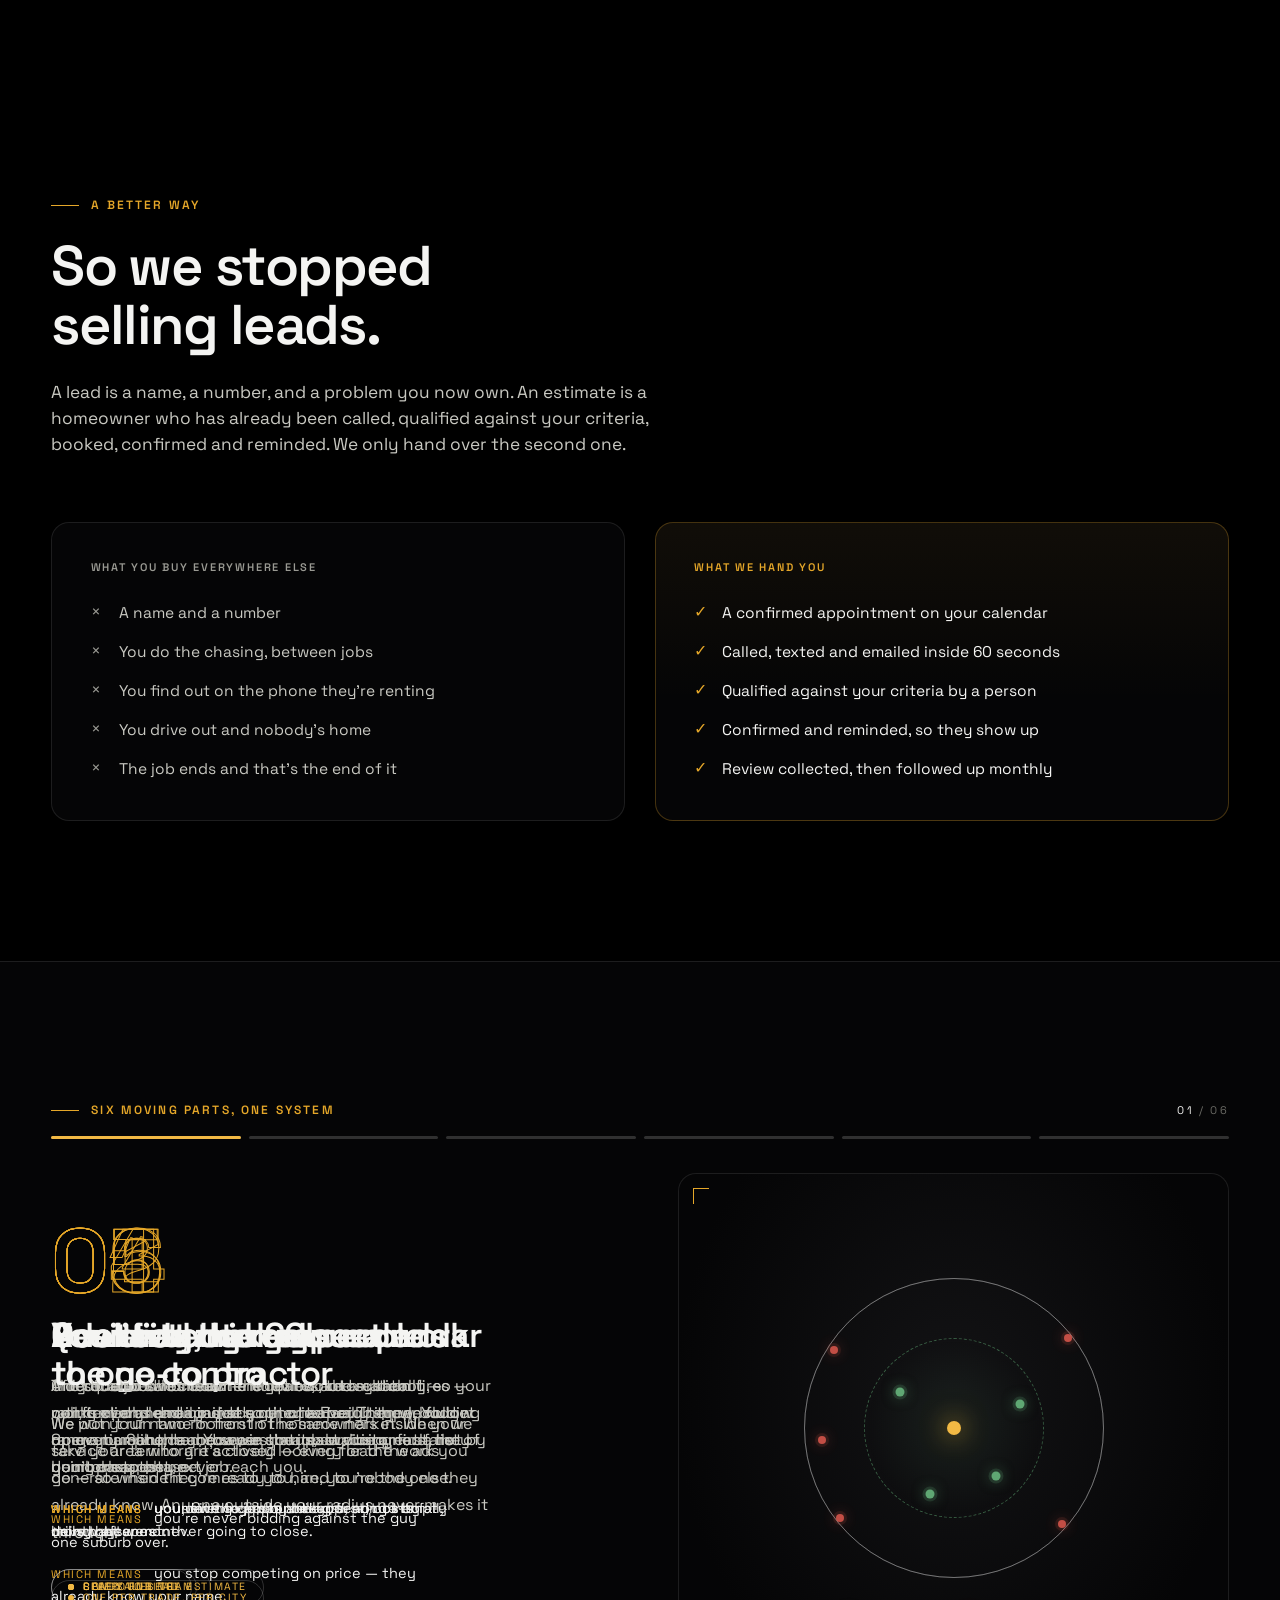
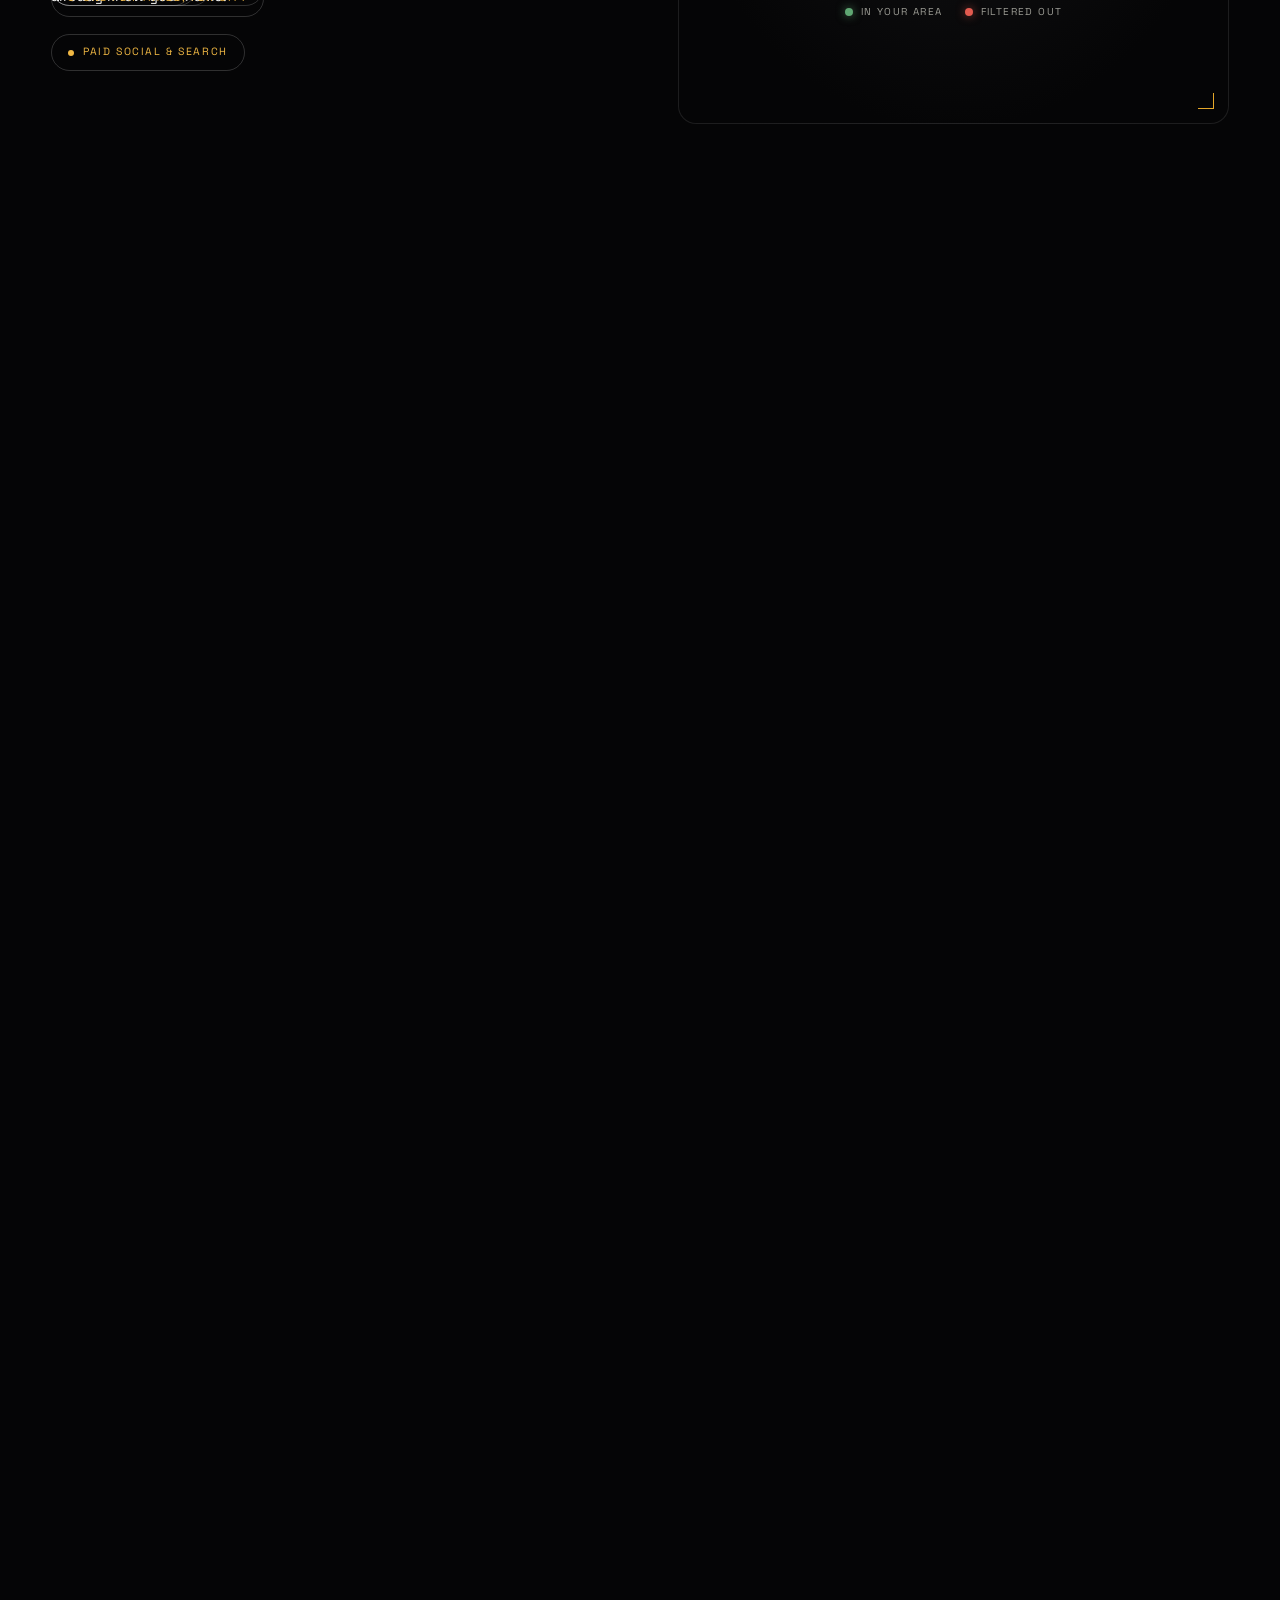
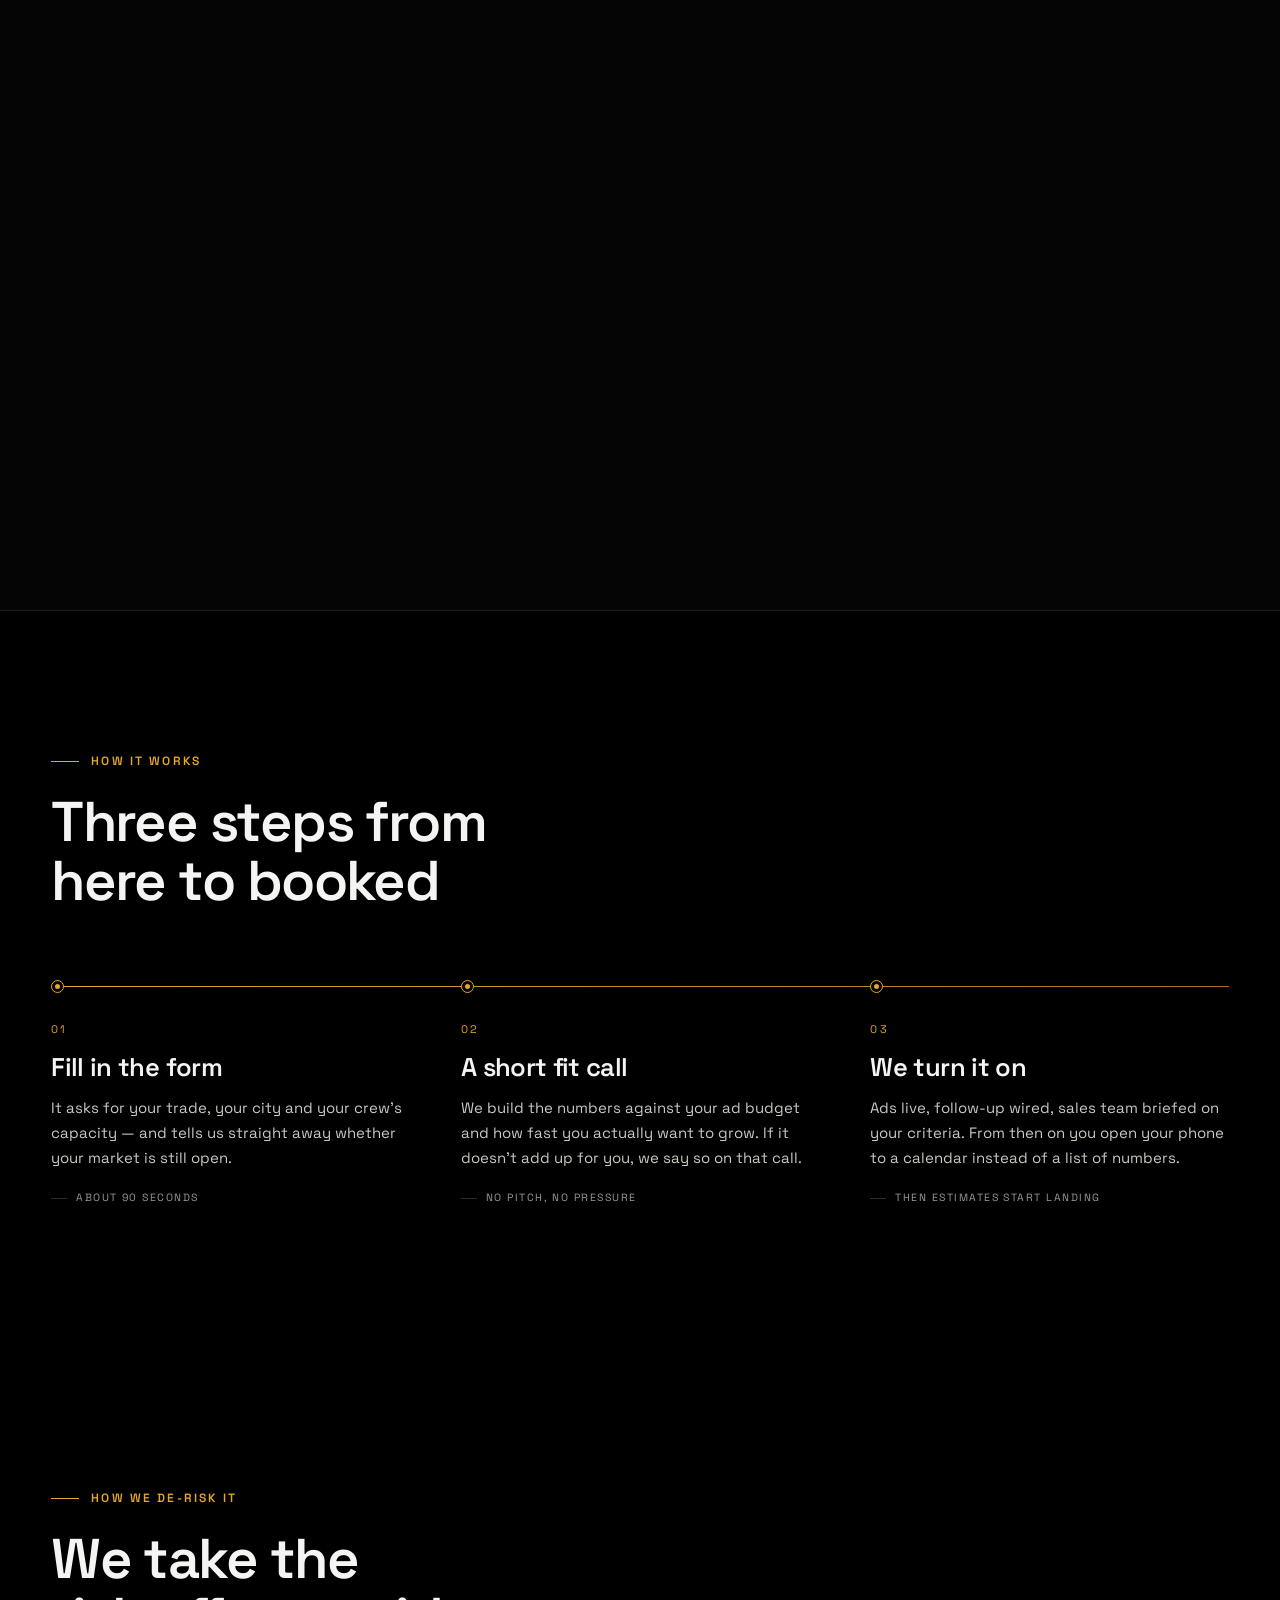
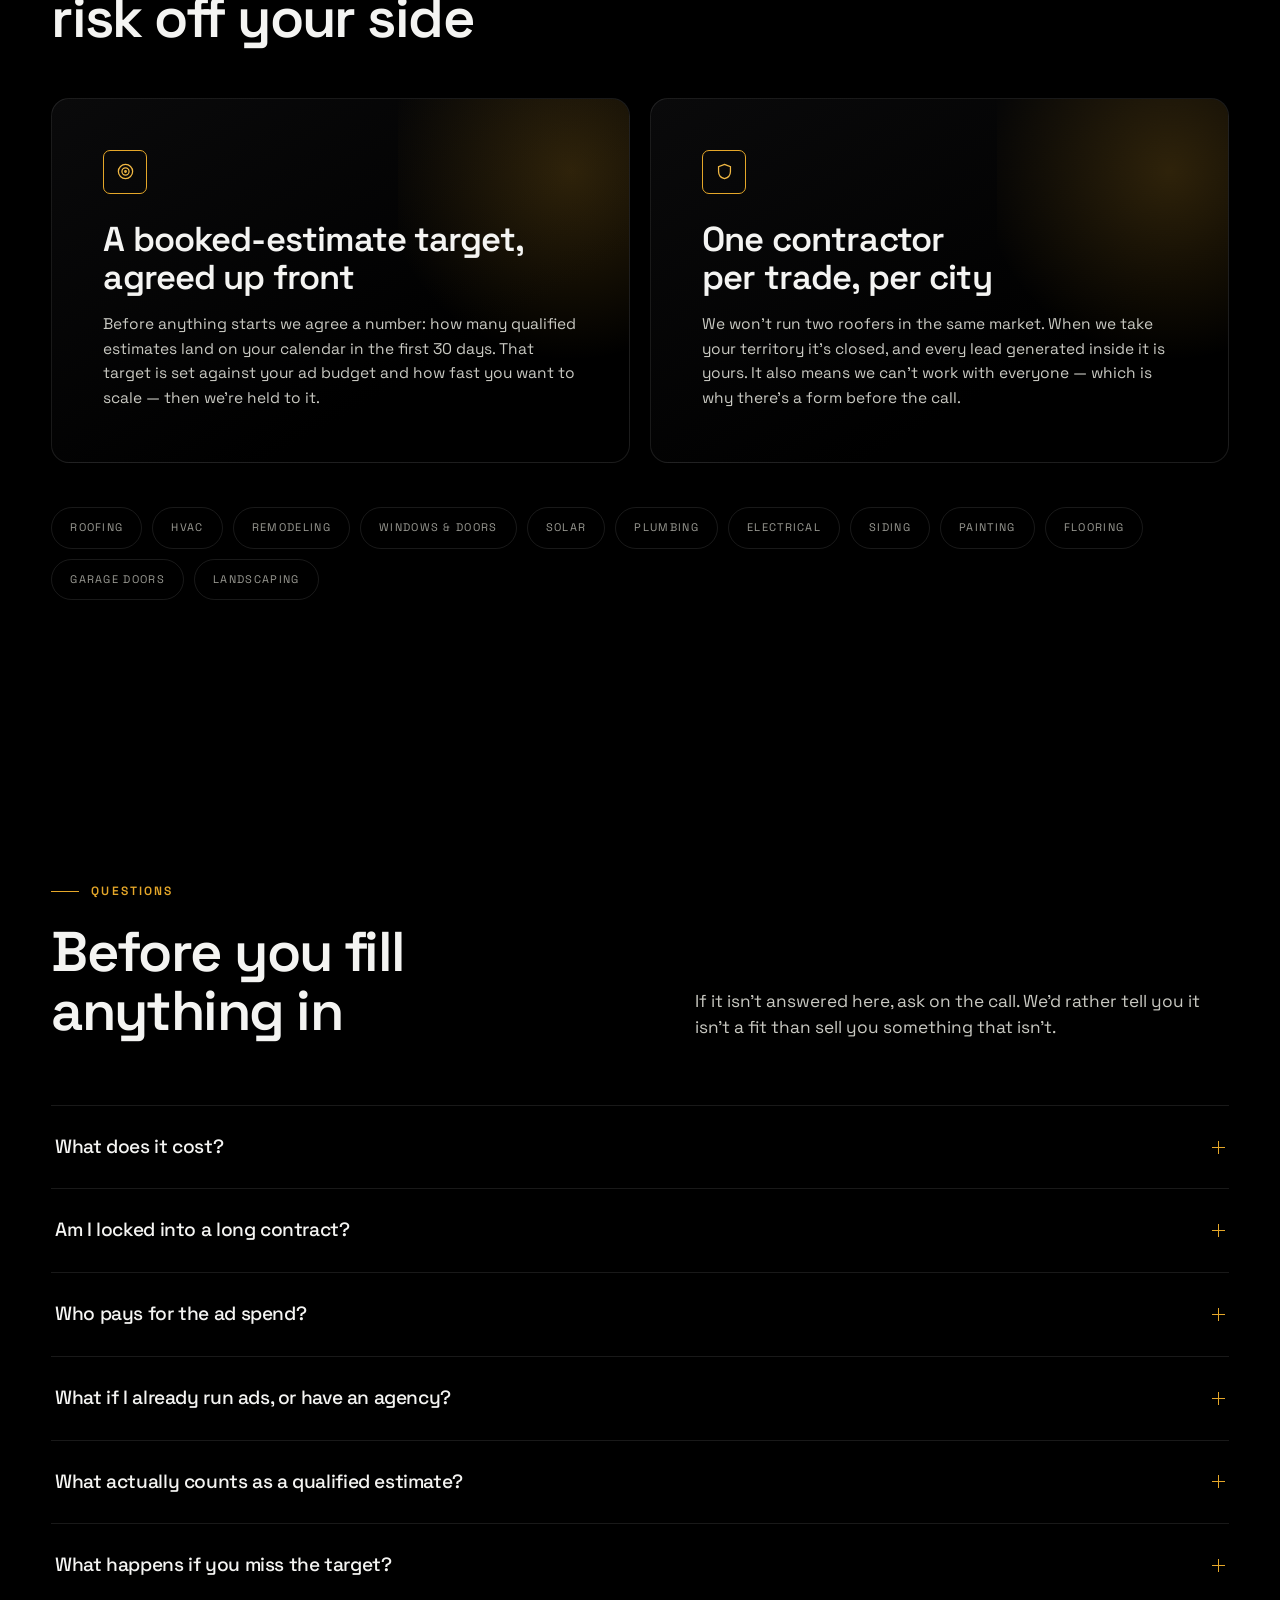
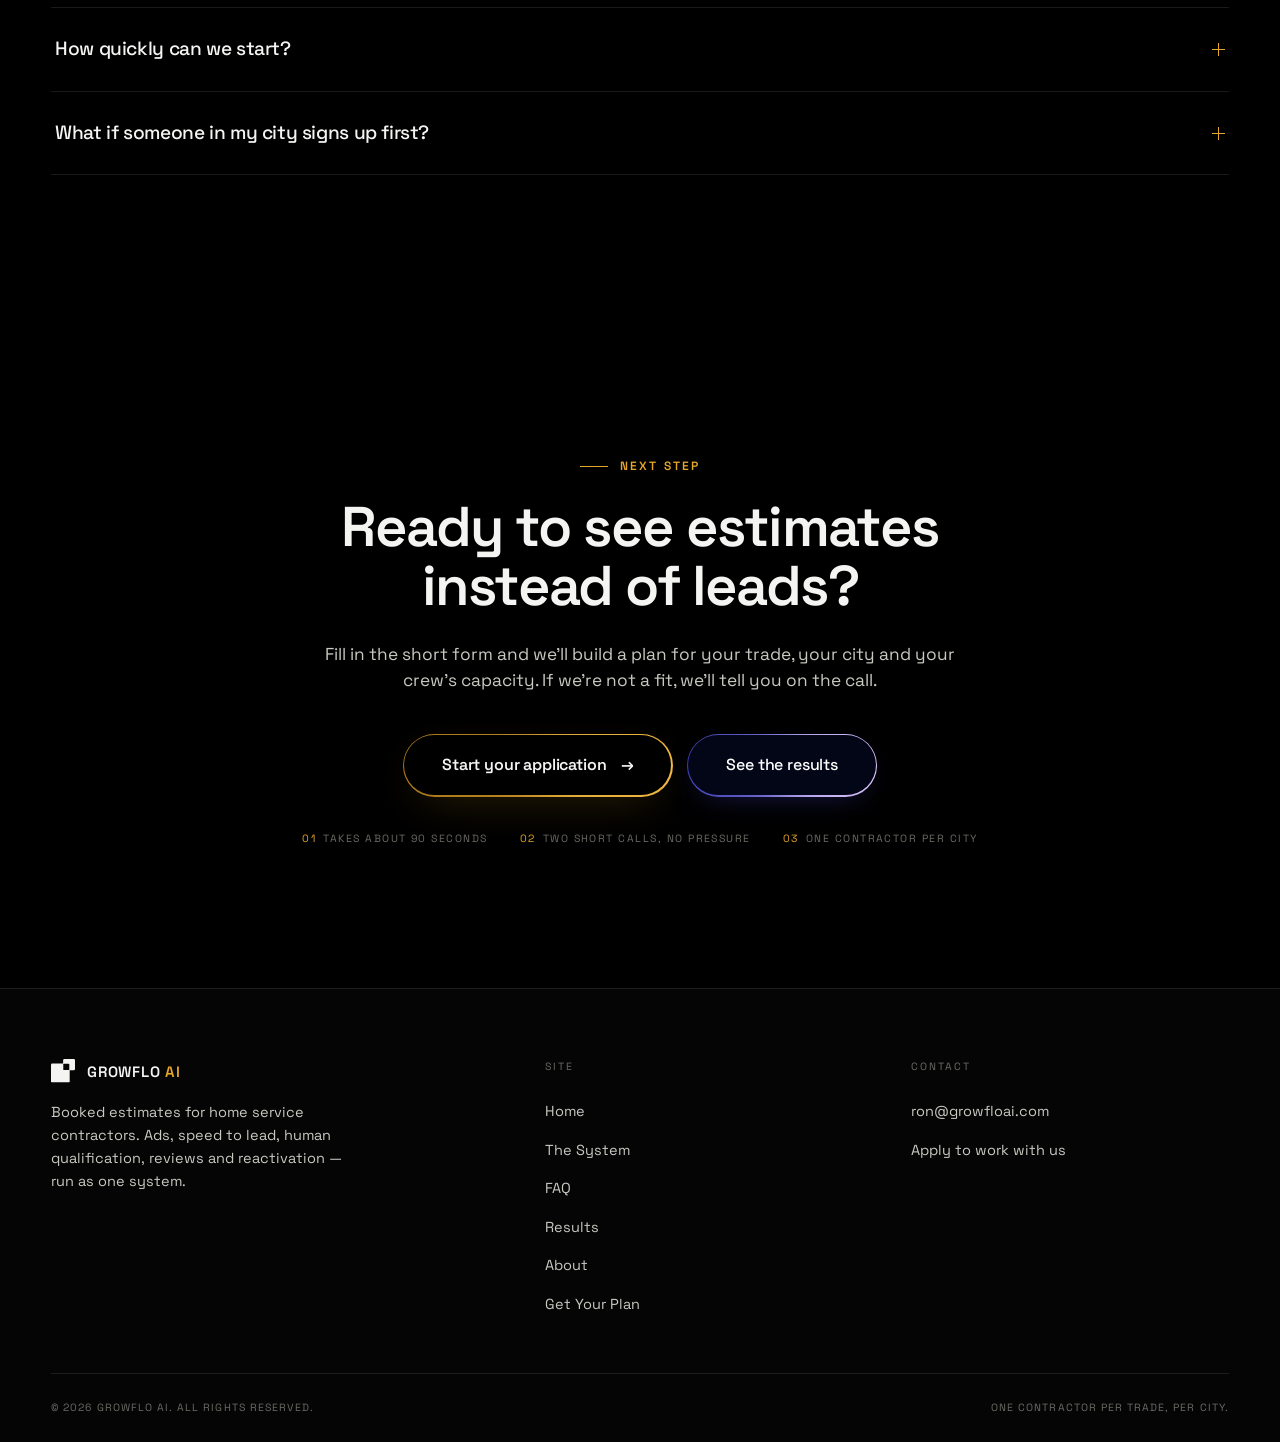
==== commit 3d02bbee: "Add mobile optimizations: sticky results bar, touch targets, YouTube CSP - Mobile sticky "See Our Re" ====
--- a/index.html
+++ b/index.html
@@ -669,6 +669,11 @@
   </div>
 </footer>
 
+<!-- ============ MOBILE STICKY RESULTS BAR ============ -->
+<a href="results.html" class="mob-results" aria-label="See our results">
+  See Our Results &rarr;
+</a>
+
 <script src="assets/js/liquid-glass.js"></script>
 <script src="assets/js/main.js"></script>
 <script src="assets/js/shader.js"></script>
--- a/assets/css/style.css
+++ b/assets/css/style.css
@@ -153,7 +153,7 @@
 
 /* ---------- TYPE ---------- */
 .eyebrow{
-  font-family:var(--label); font-size:11px; font-weight:600;
+  font-family:var(--label); font-size:12px; font-weight:600;
   letter-spacing:.18em; text-transform:uppercase;
   color:var(--gold); display:flex; align-items:center; gap:12px; margin-bottom:22px;
 }
@@ -283,7 +283,7 @@
 .tlink{
   font-family:var(--label); font-size:12px; letter-spacing:.14em; text-transform:uppercase;
   color:var(--bone-dim); display:inline-flex; gap:9px; align-items:center;
-  padding-bottom:4px; border-bottom:1px solid var(--line-2); transition:.3s;
+  padding:10px 0; border-bottom:1px solid var(--line-2); transition:.3s;
 }
 .tlink:hover{ color:var(--gold-lit); border-color:var(--gold); }
 
@@ -1186,12 +1186,36 @@
 .cta-meta{ display:flex; gap:32px; justify-content:center; flex-wrap:wrap; margin-top:34px; font-family:var(--label); font-size:10.5px; letter-spacing:.14em; text-transform:uppercase; color:var(--muted-2); }
 .cta-meta i{ font-style:normal; color:var(--gold); margin-right:7px; }
 
+/* ---------- MOBILE STICKY RESULTS BAR ---------- */
+.mob-results{
+  display:none;
+  position:fixed; bottom:16px; left:16px; right:16px; z-index:800;
+  padding:16px 24px;
+  border-radius:20px;
+  background:linear-gradient(180deg,
+    rgba(14, 14, 22, 0.18), rgba(14, 14, 22, 0.32));
+  box-shadow:
+    0 -8px 32px rgba(0, 0, 0, 0.4),
+    inset 0 1px 1px rgba(255, 255, 255, 0.5),
+    inset 0 -8px 20px rgba(255, 255, 255, 0.06),
+    inset 0 0 0 1px rgba(255, 255, 255, 0.13);
+  color:var(--gold);
+  text-align:center;
+  font-family:var(--display); font-weight:600; font-size:15px;
+  letter-spacing:.06em; text-transform:uppercase;
+  text-decoration:none;
+}
+@media(max-width:900px){
+  .mob-results{ display:block; }
+  .foot{ padding-bottom:72px; }
+}
+
 /* ---------- FOOTER ---------- */
 .foot{ border-top:1px solid var(--line); background:var(--ink-1); }
 .foot-top{ display:grid; grid-template-columns:1.4fr 1fr 1fr; gap:48px; padding-block:70px 56px; }
 .foot h5{ font-family:var(--label); font-size:10.5px; letter-spacing:.2em; text-transform:uppercase; color:var(--muted-2); margin-bottom:22px; font-weight:400; }
 .foot ul{ list-style:none; display:flex; flex-direction:column; gap:13px; }
-.foot ul a{ color:var(--bone-dim); font-size:14.5px; transition:color .3s,padding-left .3s; }
+.foot ul a{ color:var(--bone-dim); font-size:14.5px; padding-block:6px; transition:color .3s,padding-left .3s; }
 .foot ul a:hover{ color:var(--gold-lit); padding-left:6px; }
 .foot-bot{ display:flex; justify-content:space-between; gap:20px; flex-wrap:wrap; padding-block:26px; border-top:1px solid var(--line); font-family:var(--label); font-size:10.5px; letter-spacing:.1em; text-transform:uppercase; color:var(--muted-2); }
 .foot-brand p{ font-size:14.5px; margin-top:18px; max-width:34ch; }
@@ -1230,6 +1254,7 @@
   min-width:0; min-height:0;
 }
 @media(max-width:900px){ .case-in{ grid-template-columns:1fr; } }
+@media(max-width:640px){ .case-nums{ grid-template-columns:1fr; gap:14px; } }
 
 /* ---------- ABOUT ---------- */
 .ab-grid{ display:grid; grid-template-columns:1fr 1fr; gap:clamp(30px,6vw,80px); align-items:center; }
@@ -1401,7 +1426,7 @@
   font-family:var(--label); font-size:10.5px; letter-spacing:.12em; text-transform:uppercase; color:var(--gold);
 }
 .proof-link{
-  display:inline-flex; align-items:center; gap:9px; padding-bottom:5px;
+  display:inline-flex; align-items:center; gap:9px; padding:10px 0;
   font-family:var(--label); font-size:11px; letter-spacing:.14em; text-transform:uppercase;
   color:var(--bone); border-bottom:1px solid var(--line-2);
   transition:color .3s var(--ease), border-color .3s var(--ease);
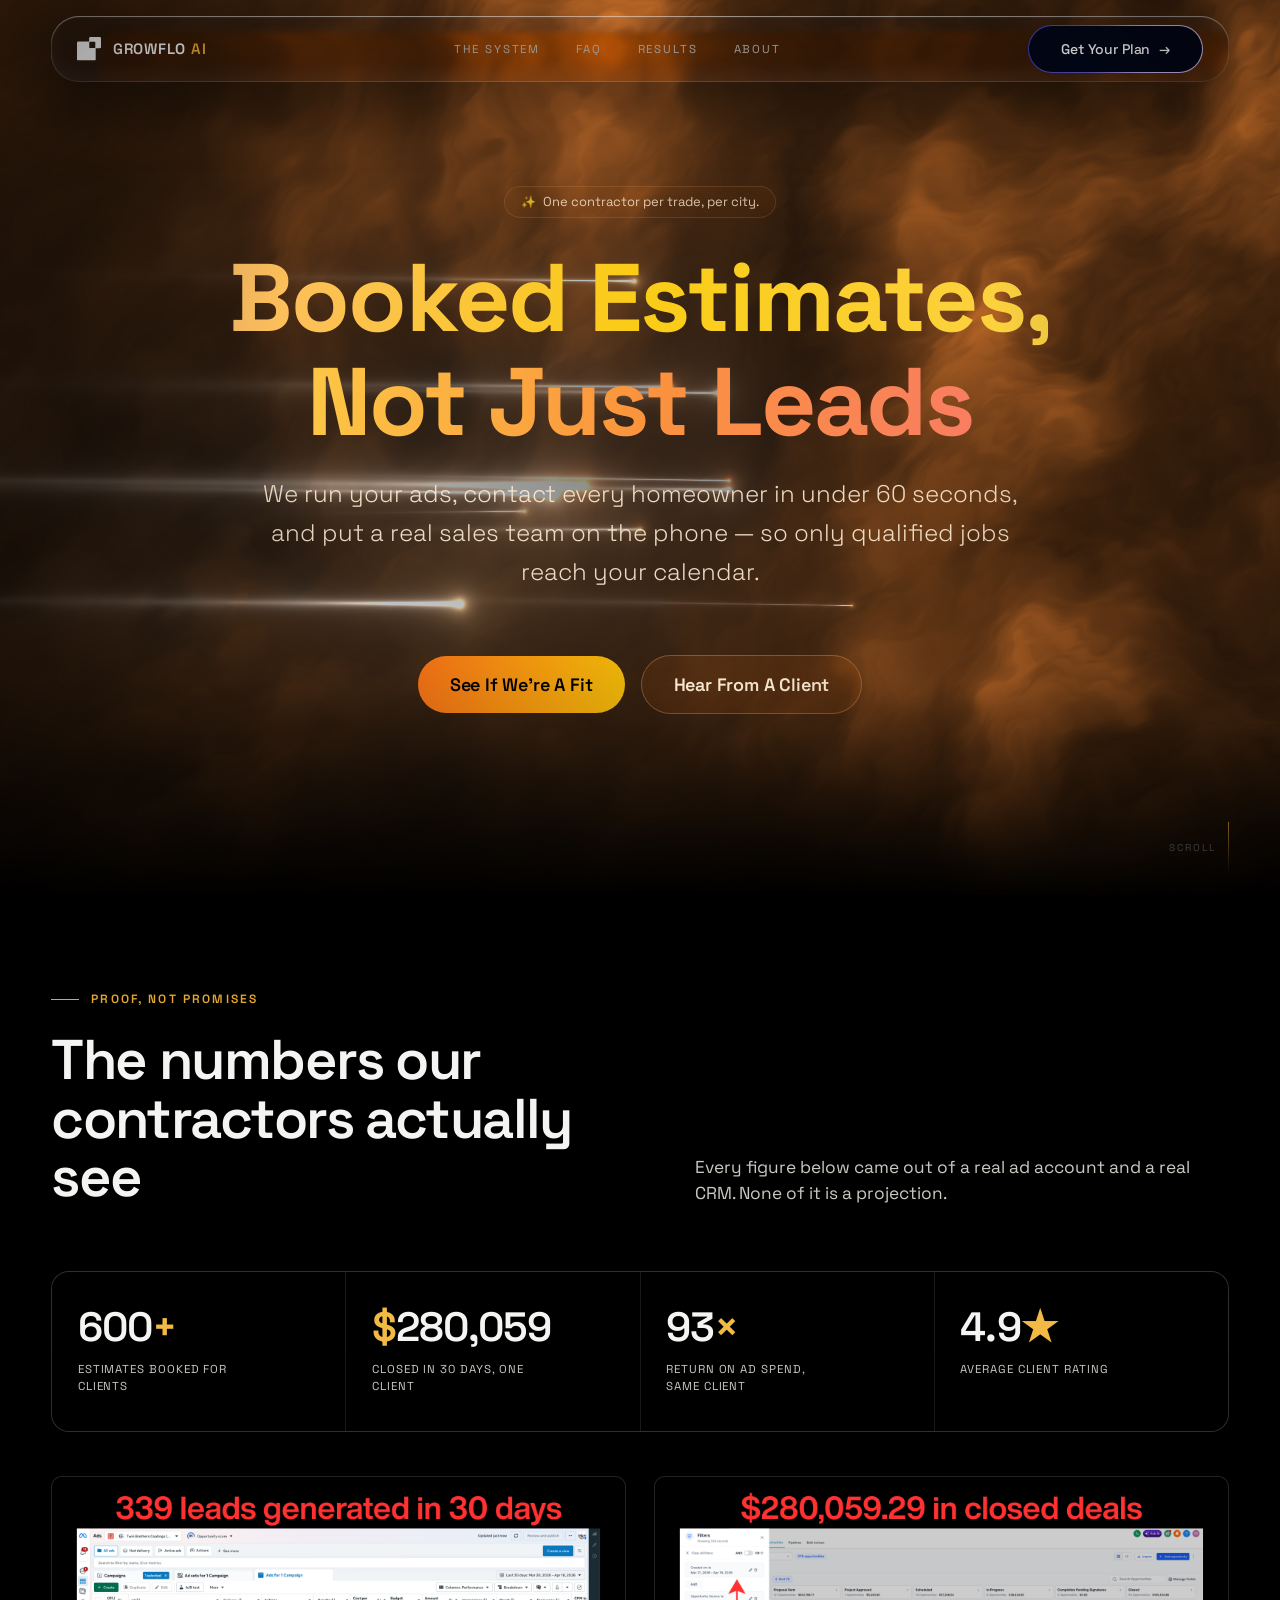
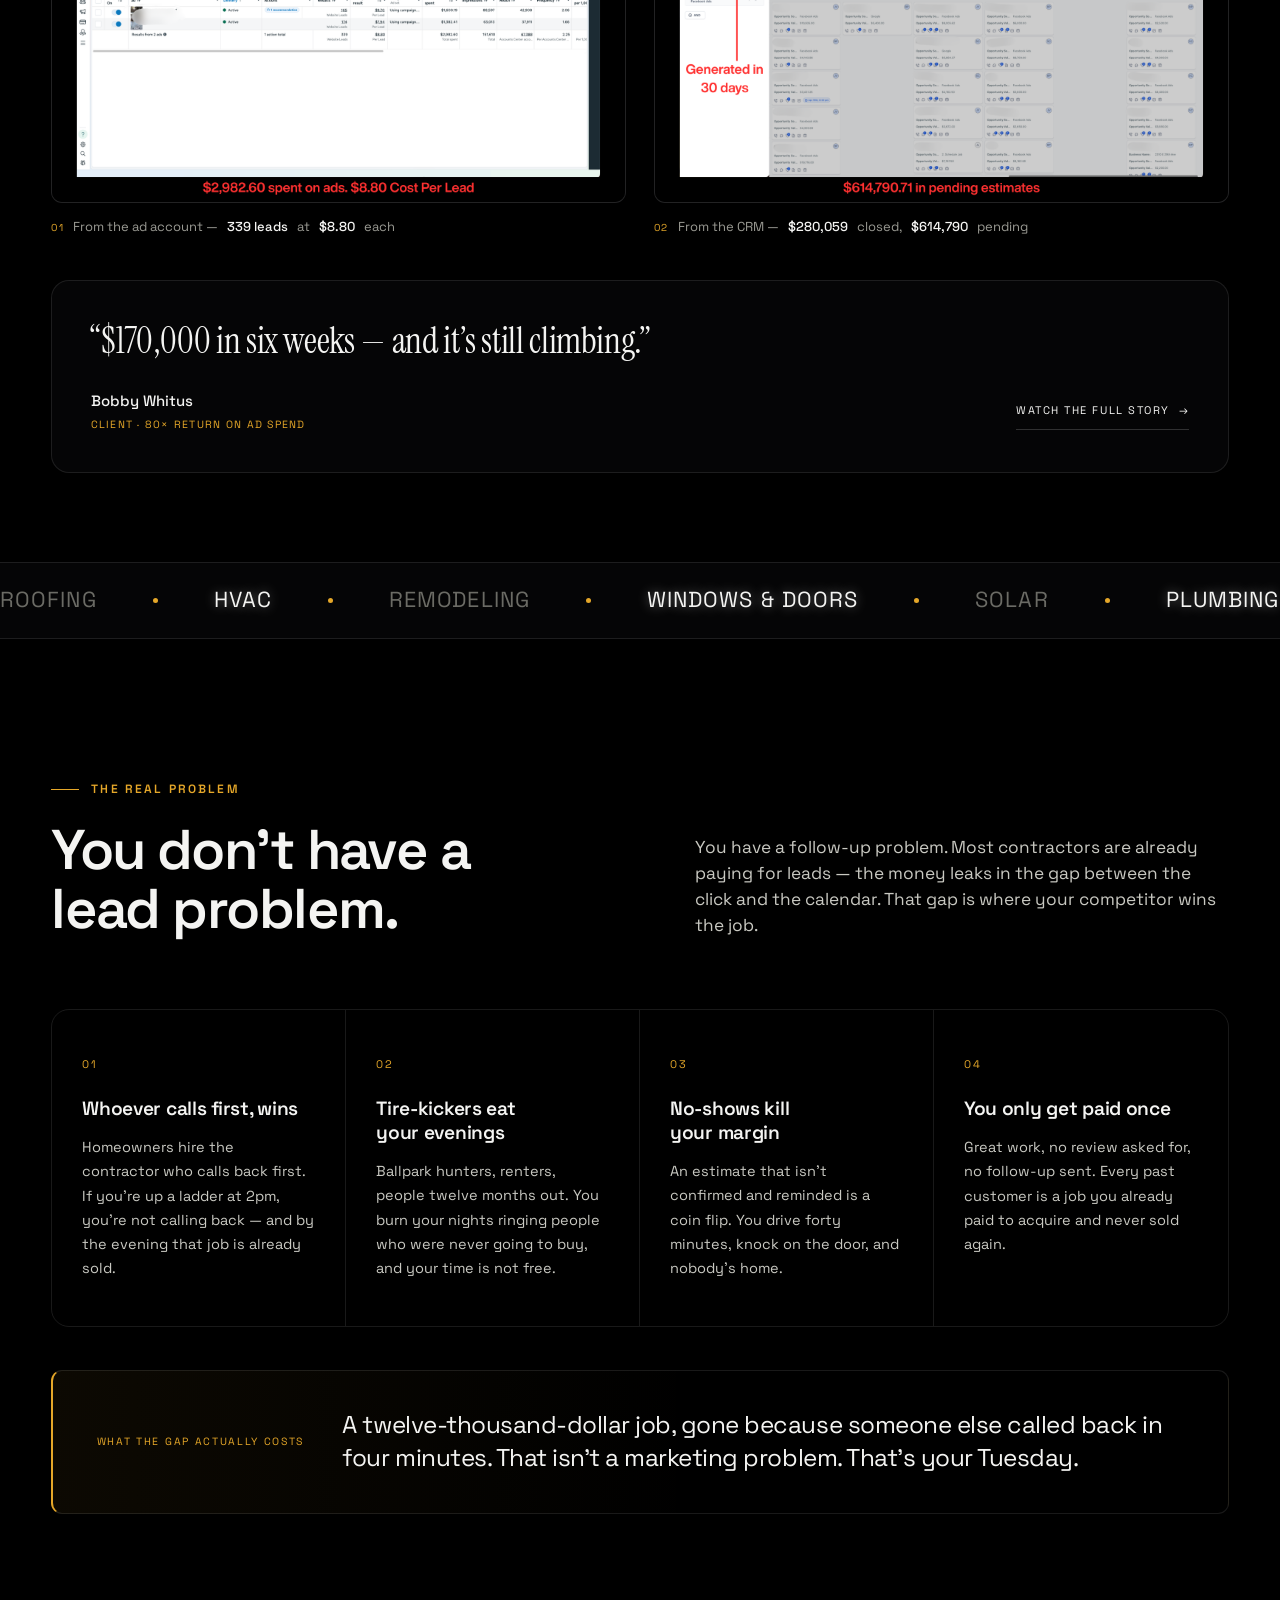
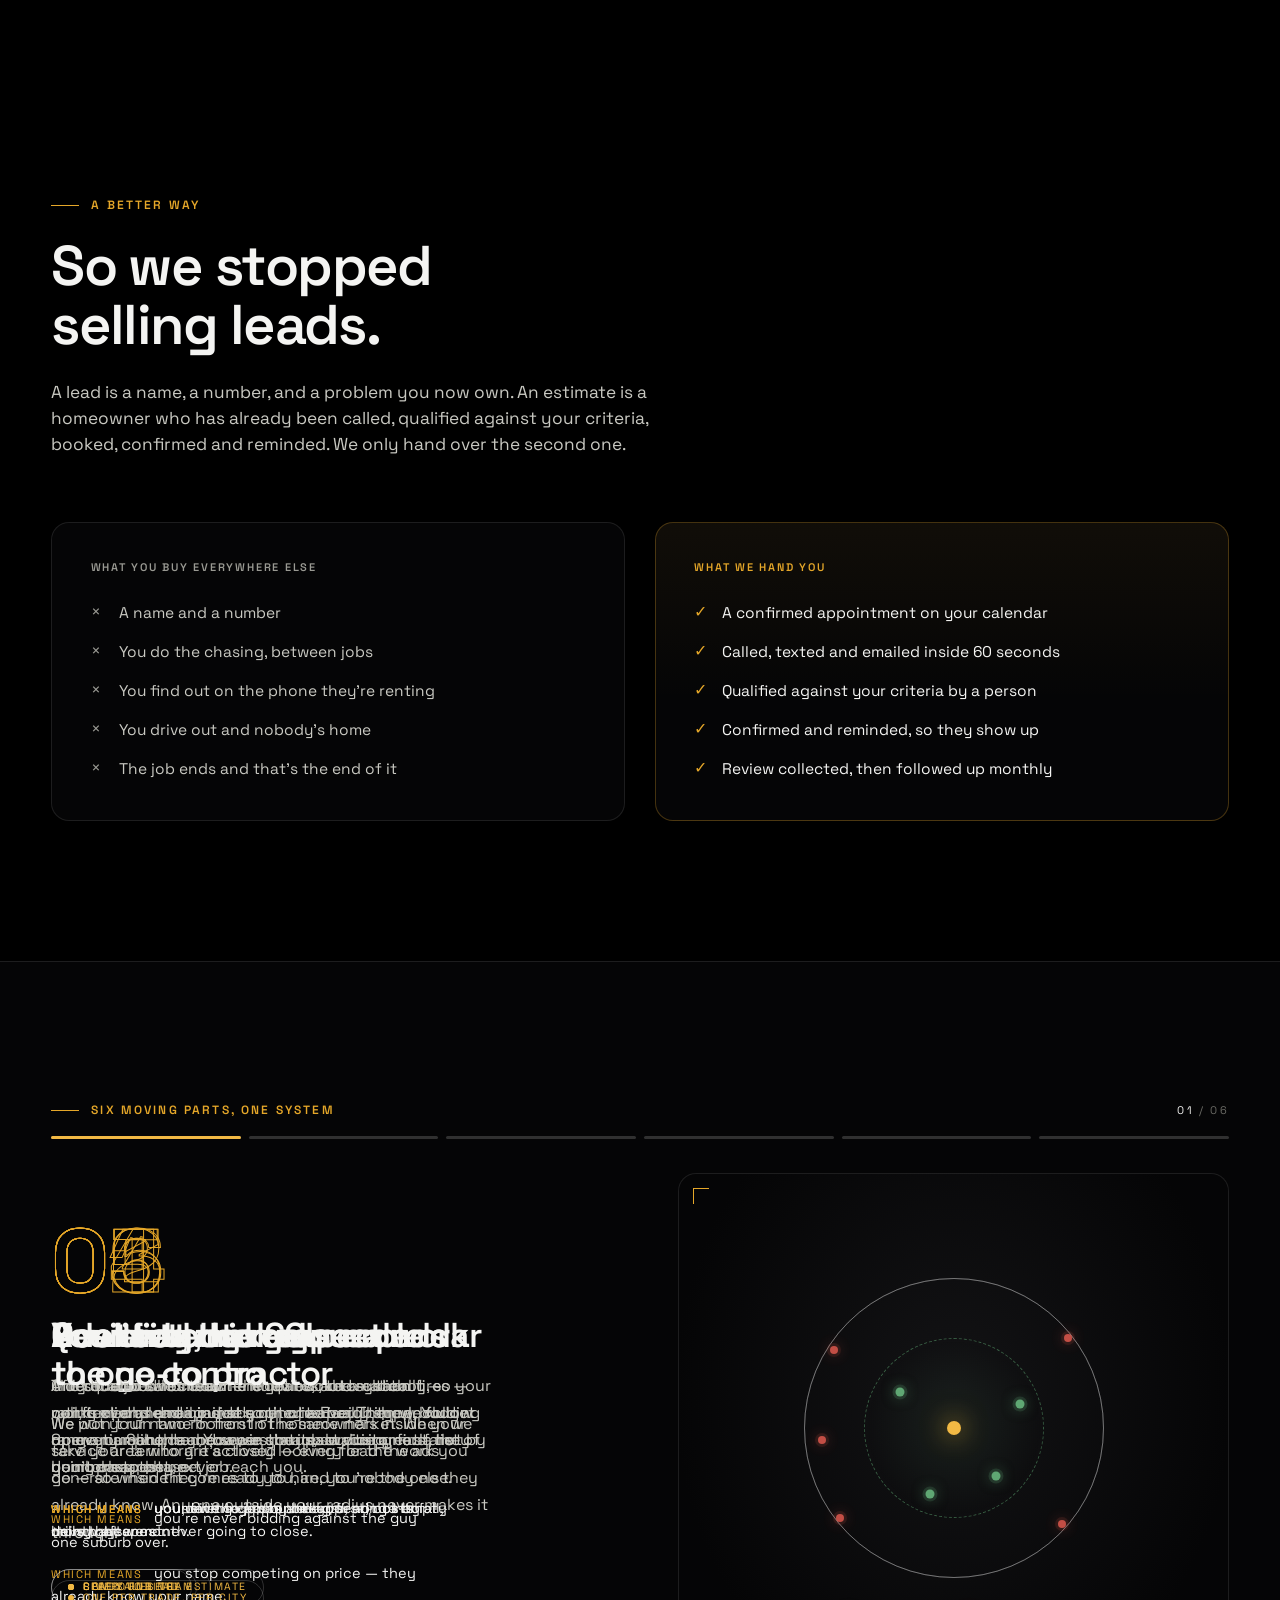
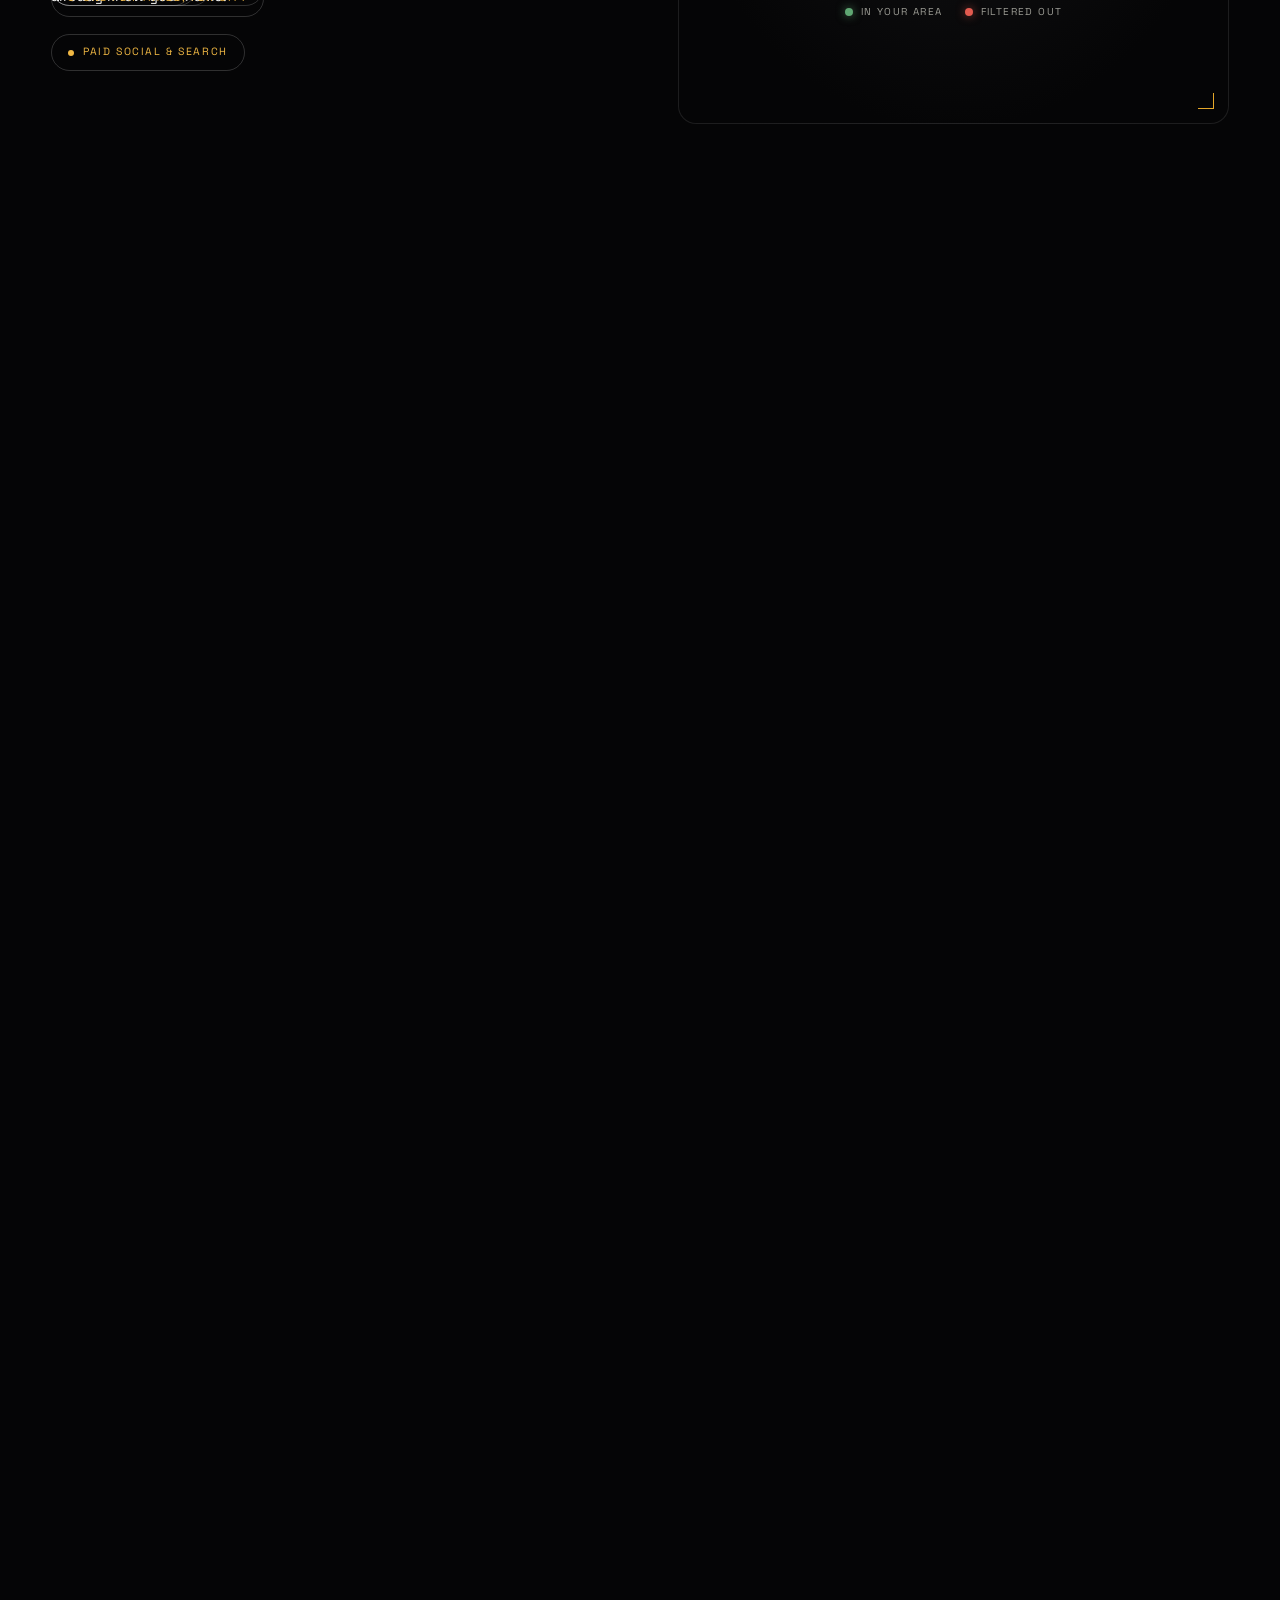
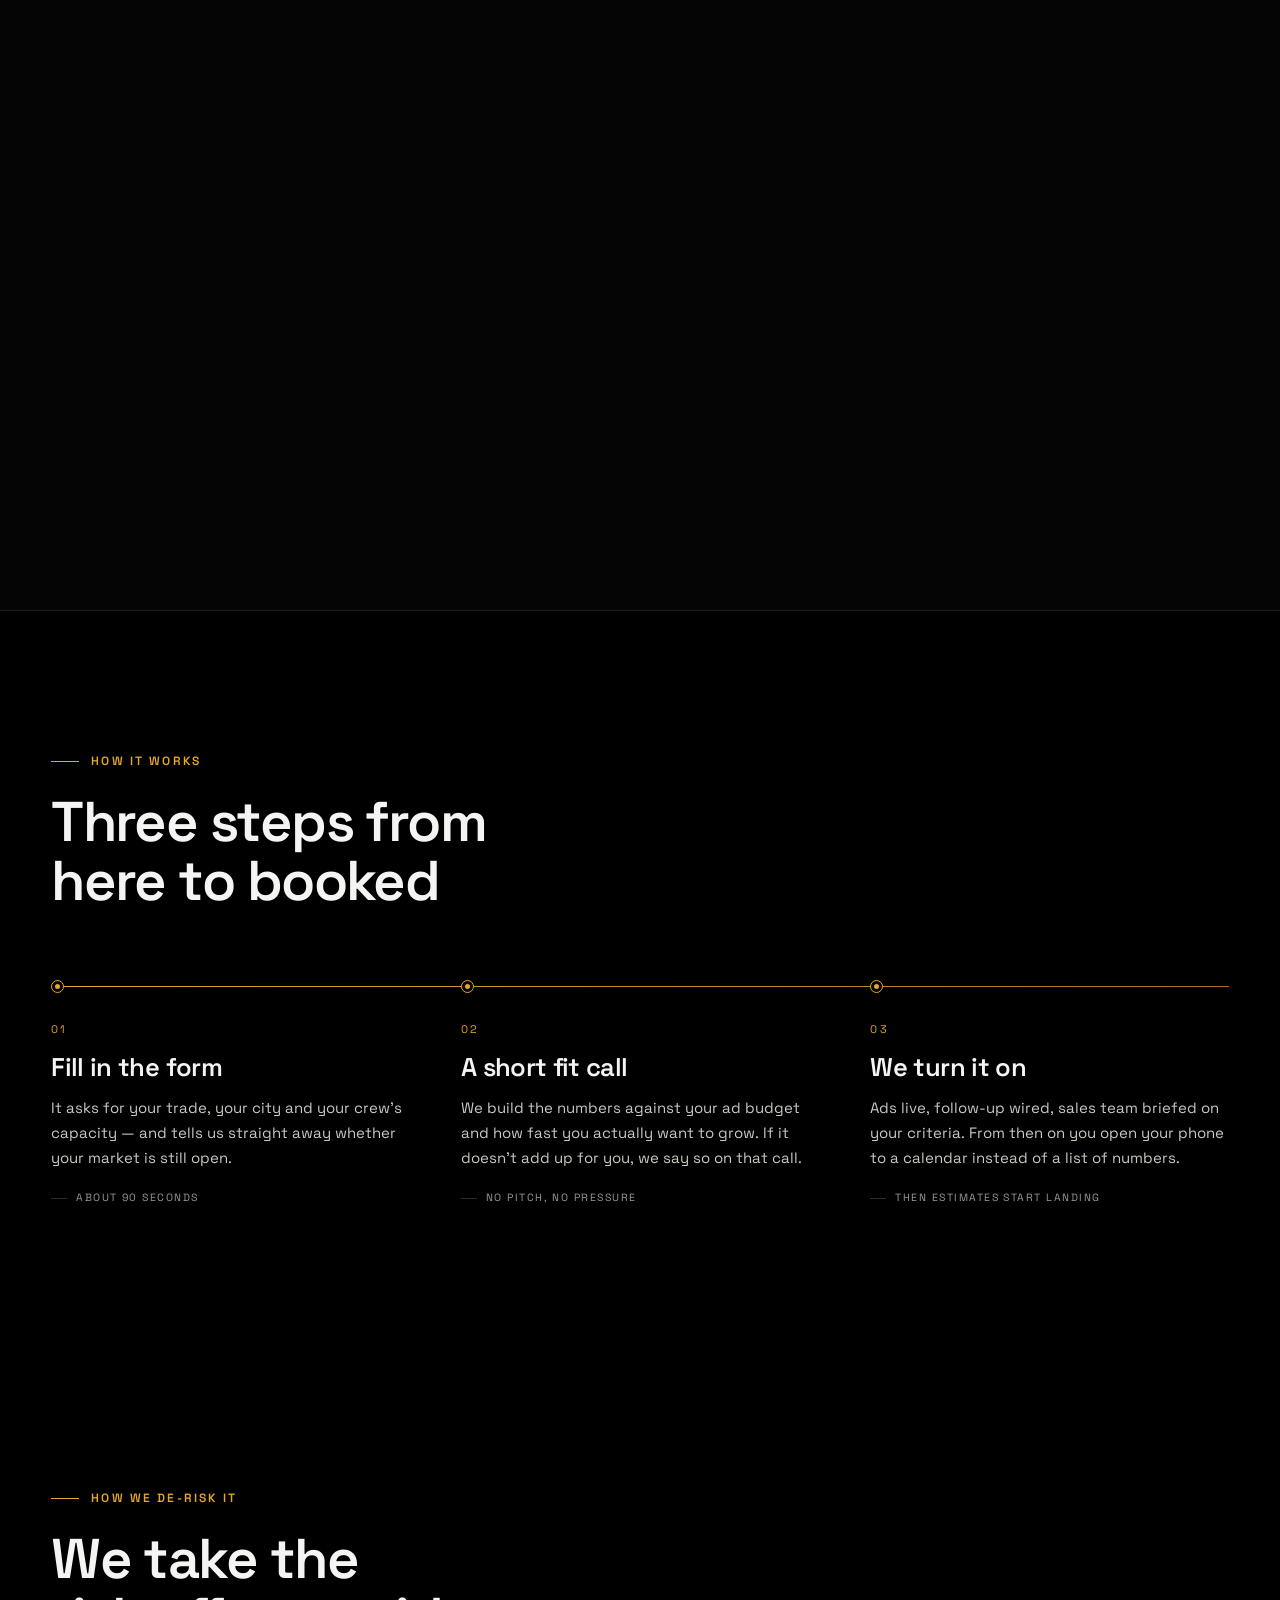
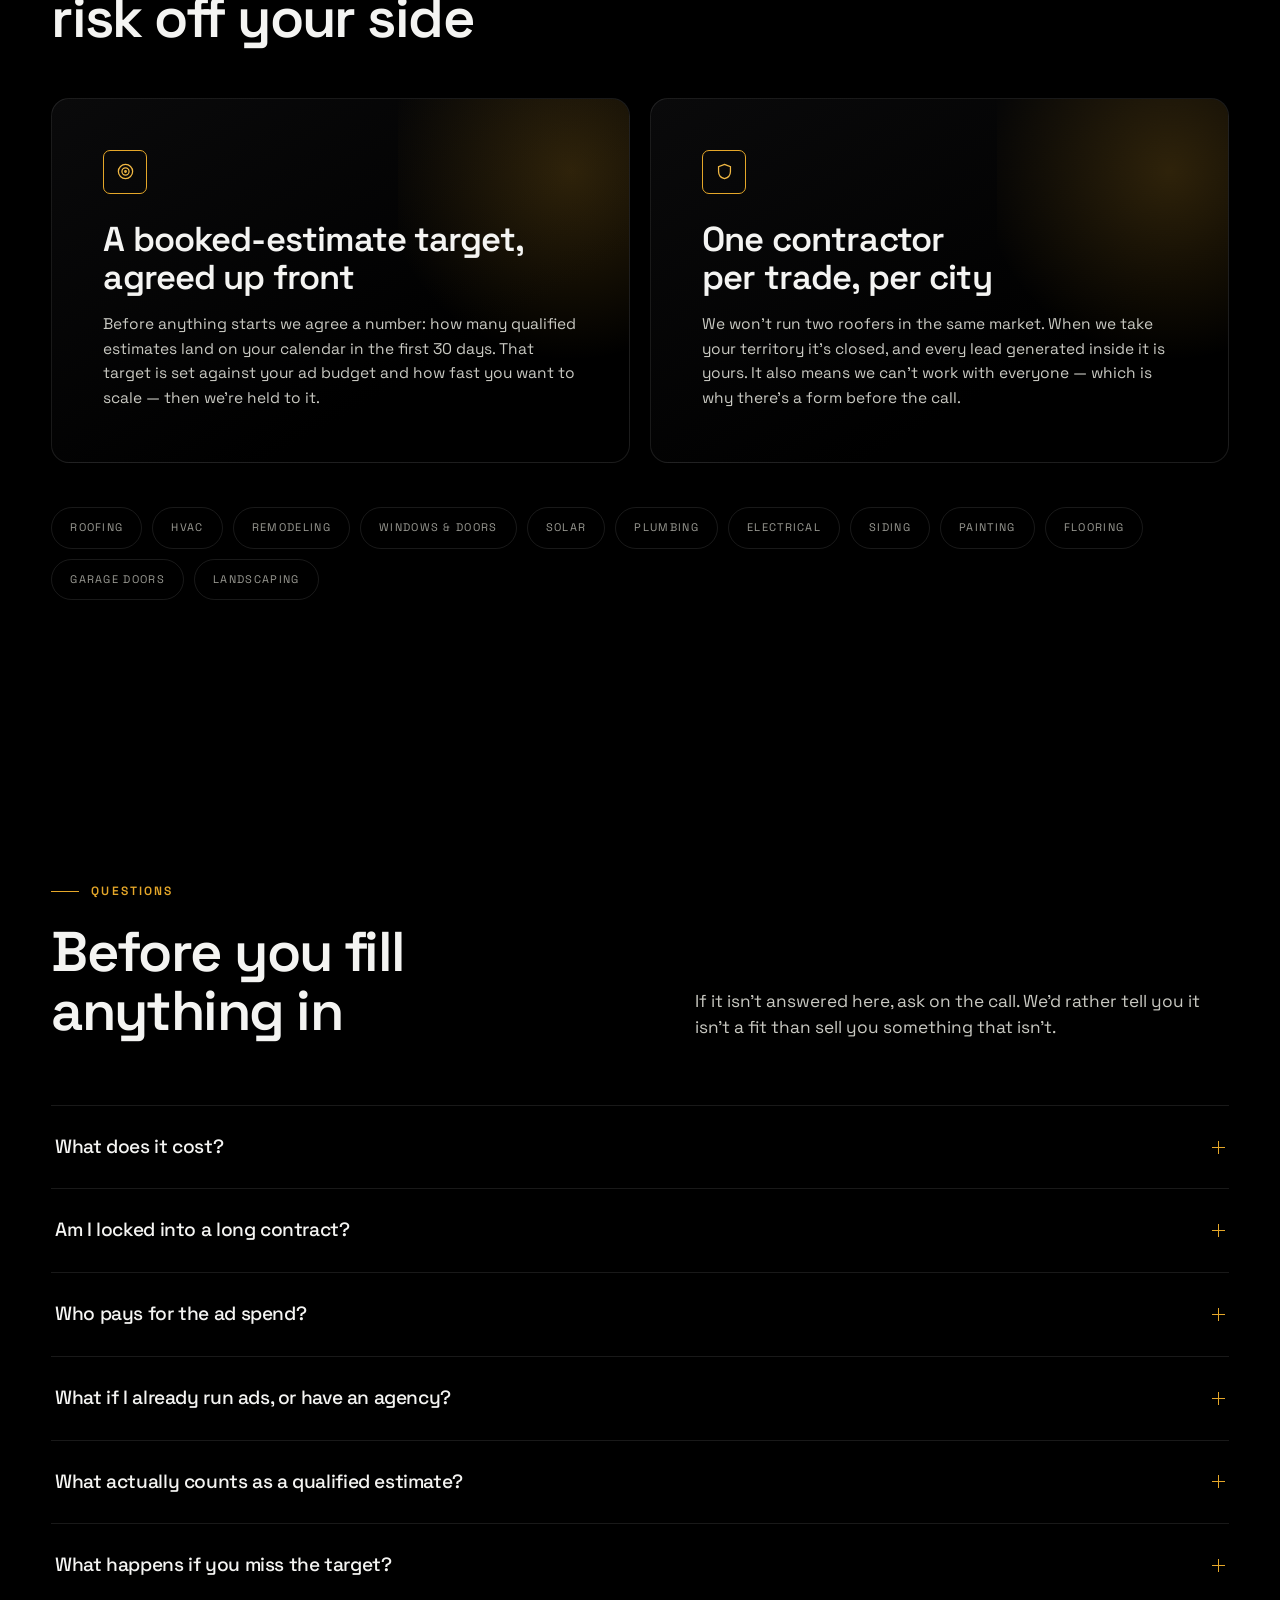
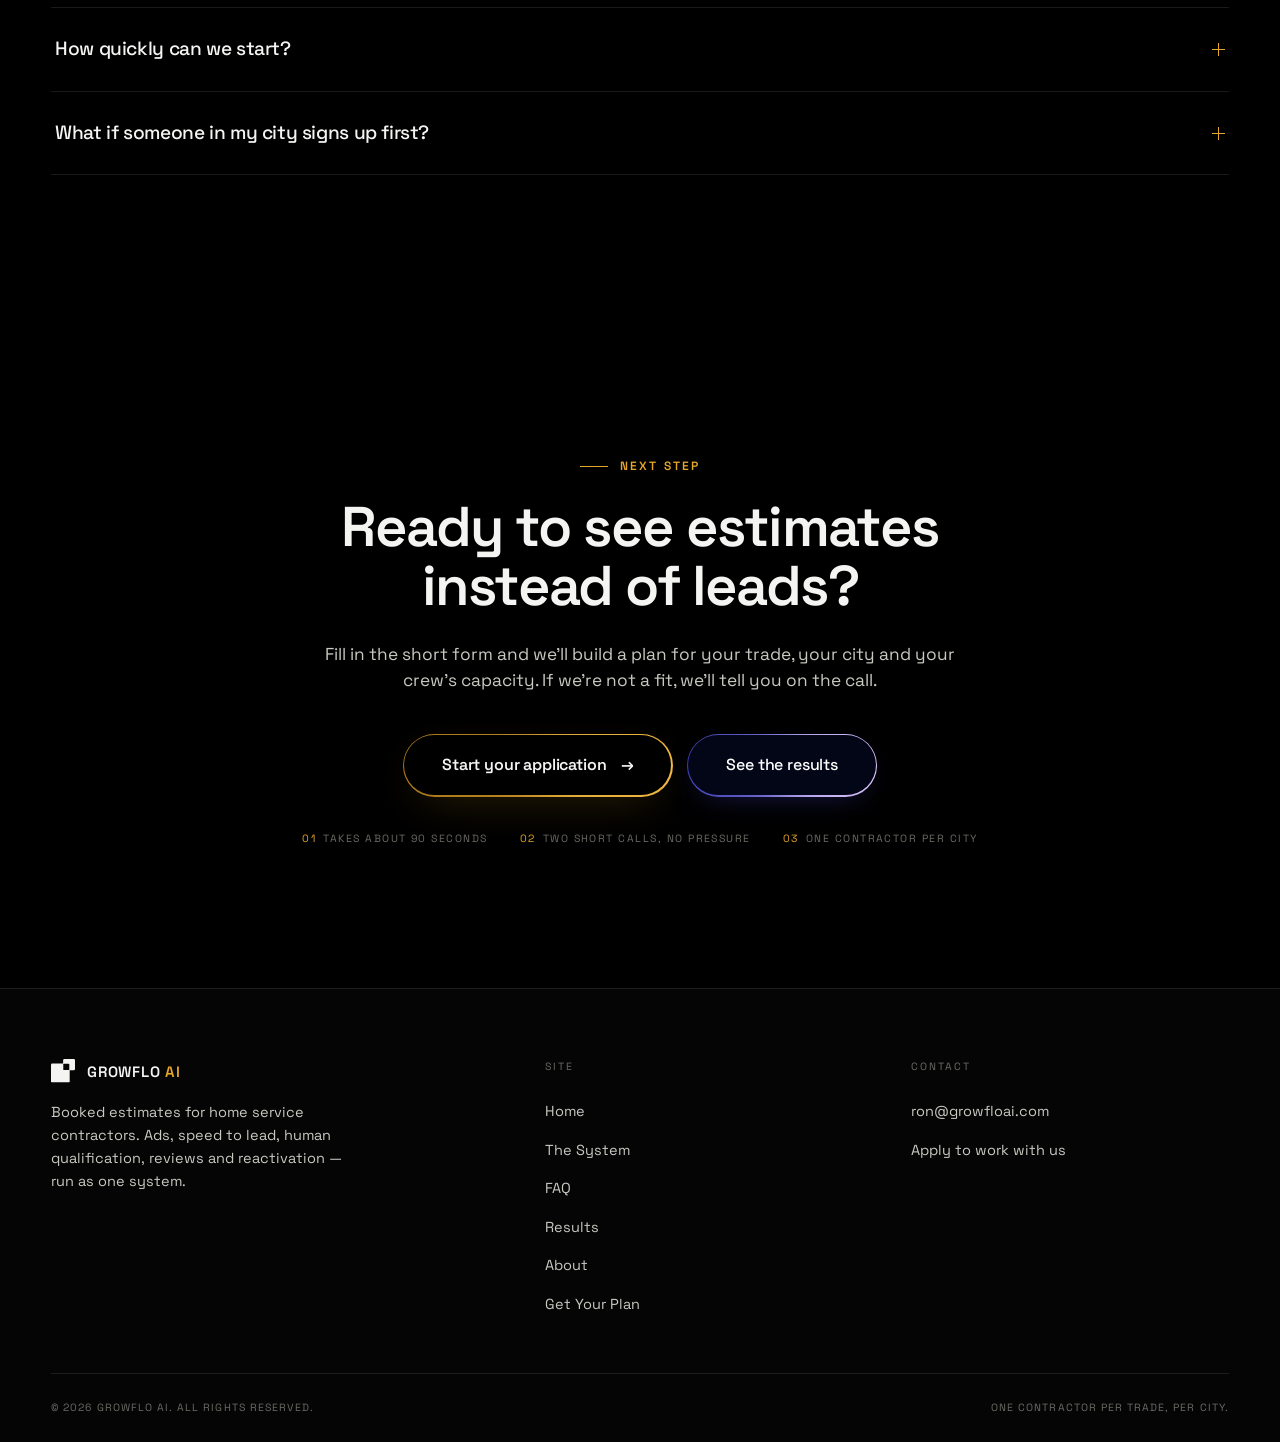
==== commit 18c9bade: "Add sitemap.xml, robots.txt, and structured data for SEO - sitemap.xml with all 4 pages for Google S" ====
--- a/index.html
+++ b/index.html
@@ -29,6 +29,21 @@
 <link rel="canonical" href="https://growfloai.com/">
 
 
+
+<script type="application/ld+json">
+{
+  "@context": "https://schema.org",
+  "@type": "ProfessionalService",
+  "name": "GrowFlo AI",
+  "url": "https://growfloai.com",
+  "logo": "https://growfloai.com/growflo logo.png",
+  "description": "Done-for-you growth system for home service contractors. We run ads, contact every homeowner in under 60 seconds, qualify with a real sales team, and book estimates onto your calendar.",
+  "email": "ron@growfloai.com",
+  "areaServed": "US",
+  "serviceType": ["Digital Marketing", "Lead Generation", "Sales Automation"],
+  "sameAs": []
+}
+</script>
 
 <link rel="icon" href="growflo logo.png">
 <link rel="preconnect" href="https://fonts.googleapis.com">
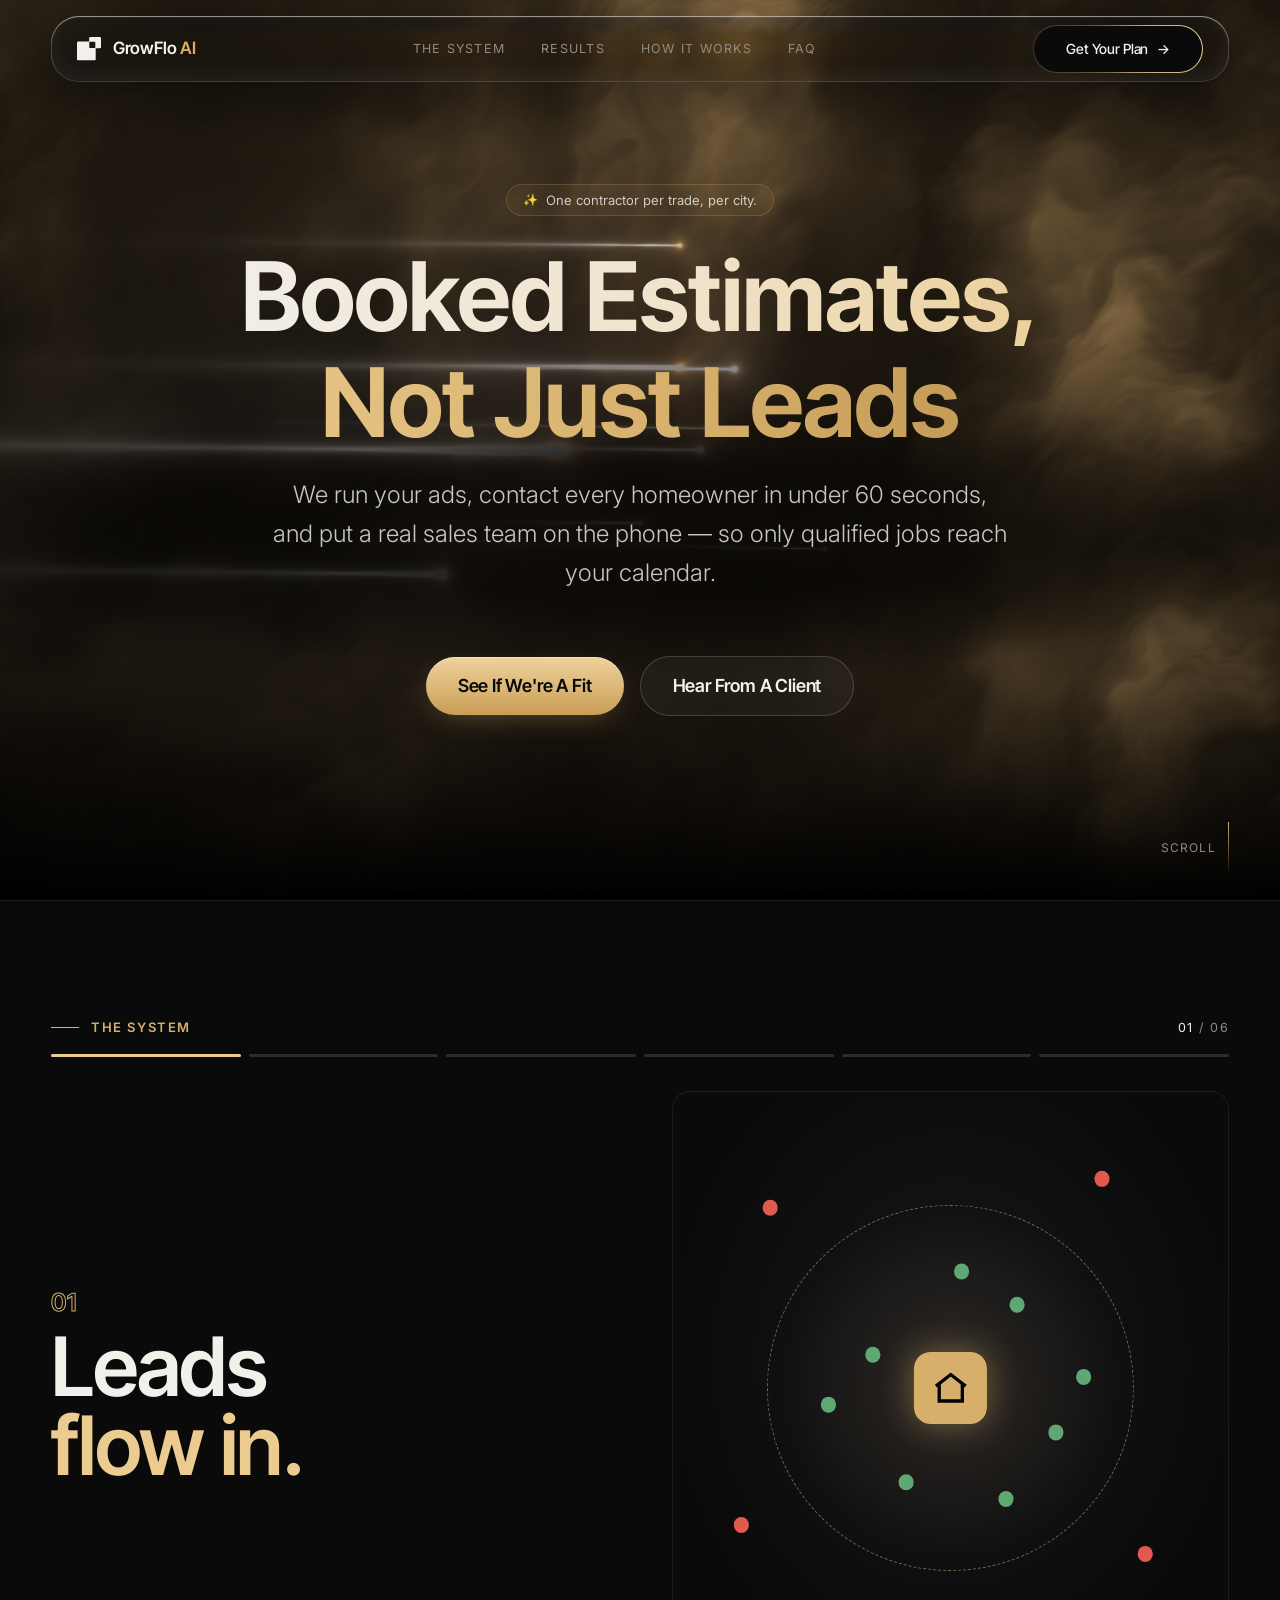
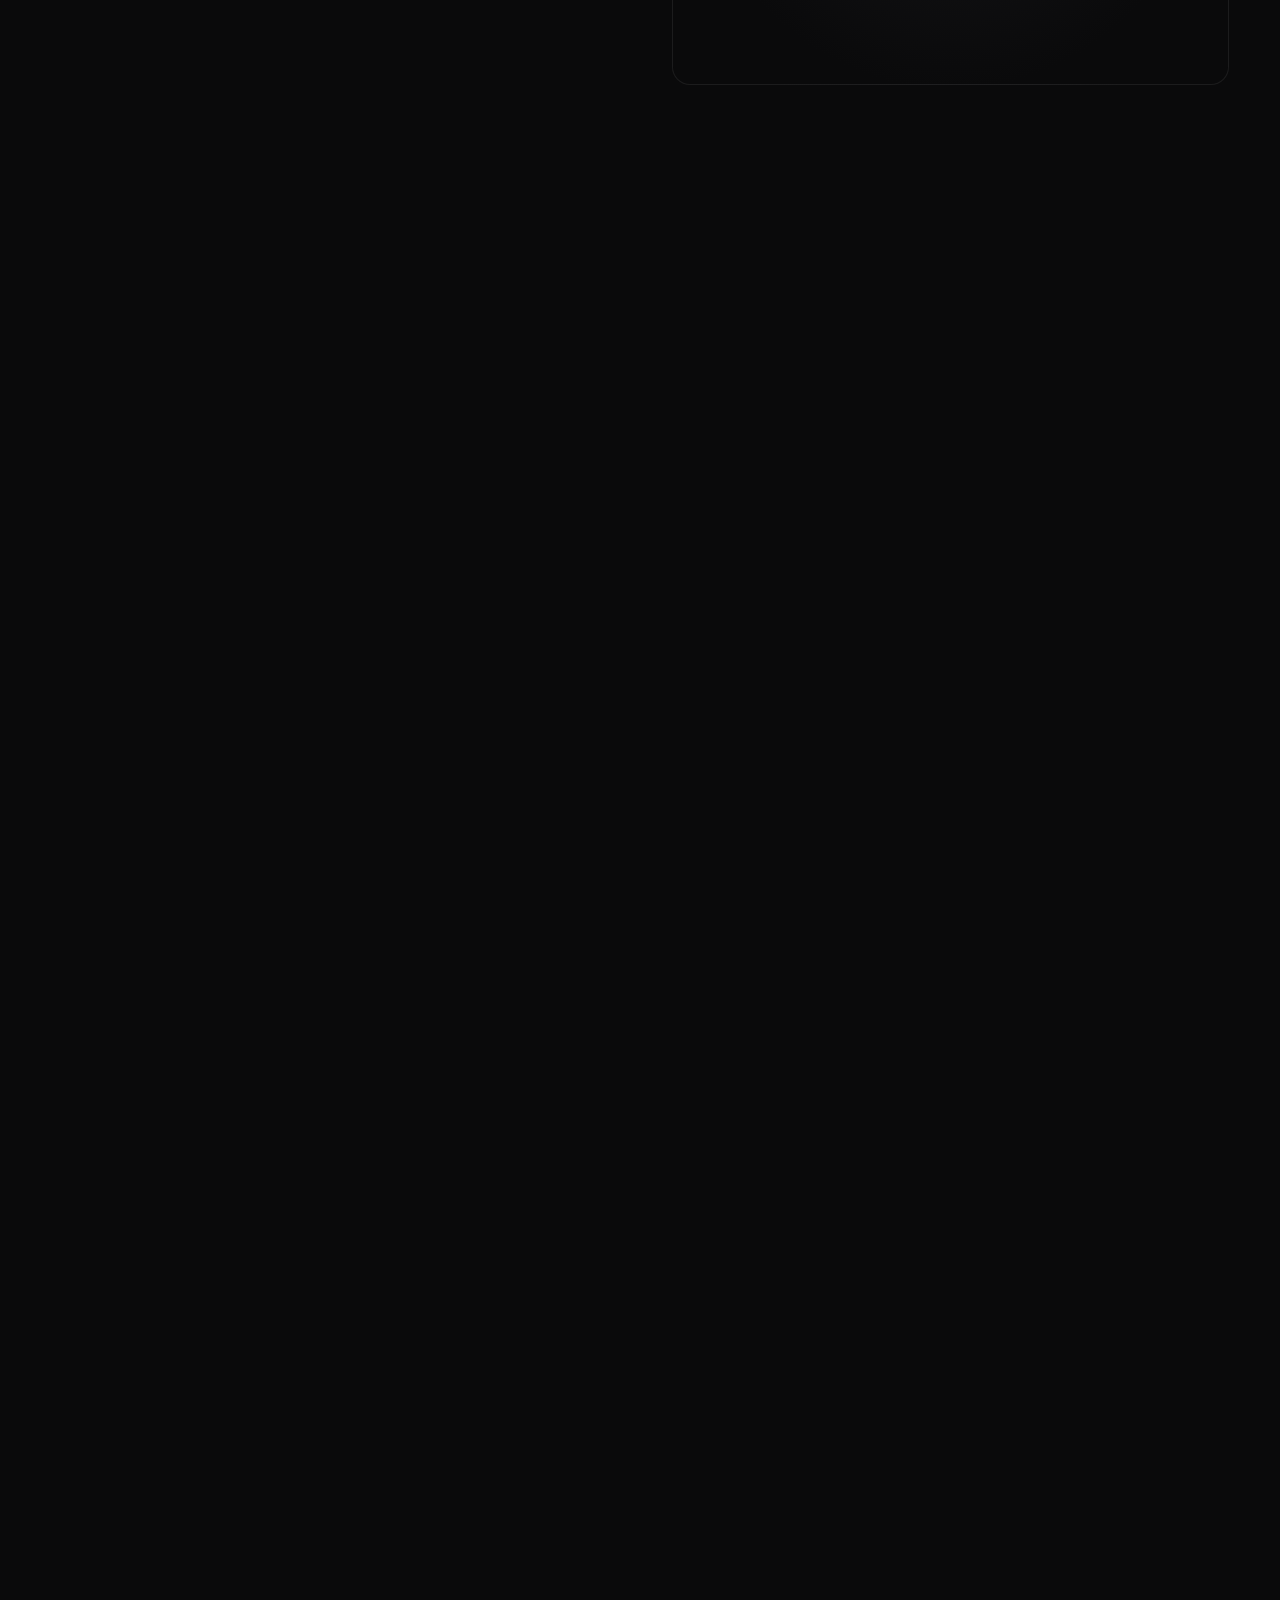
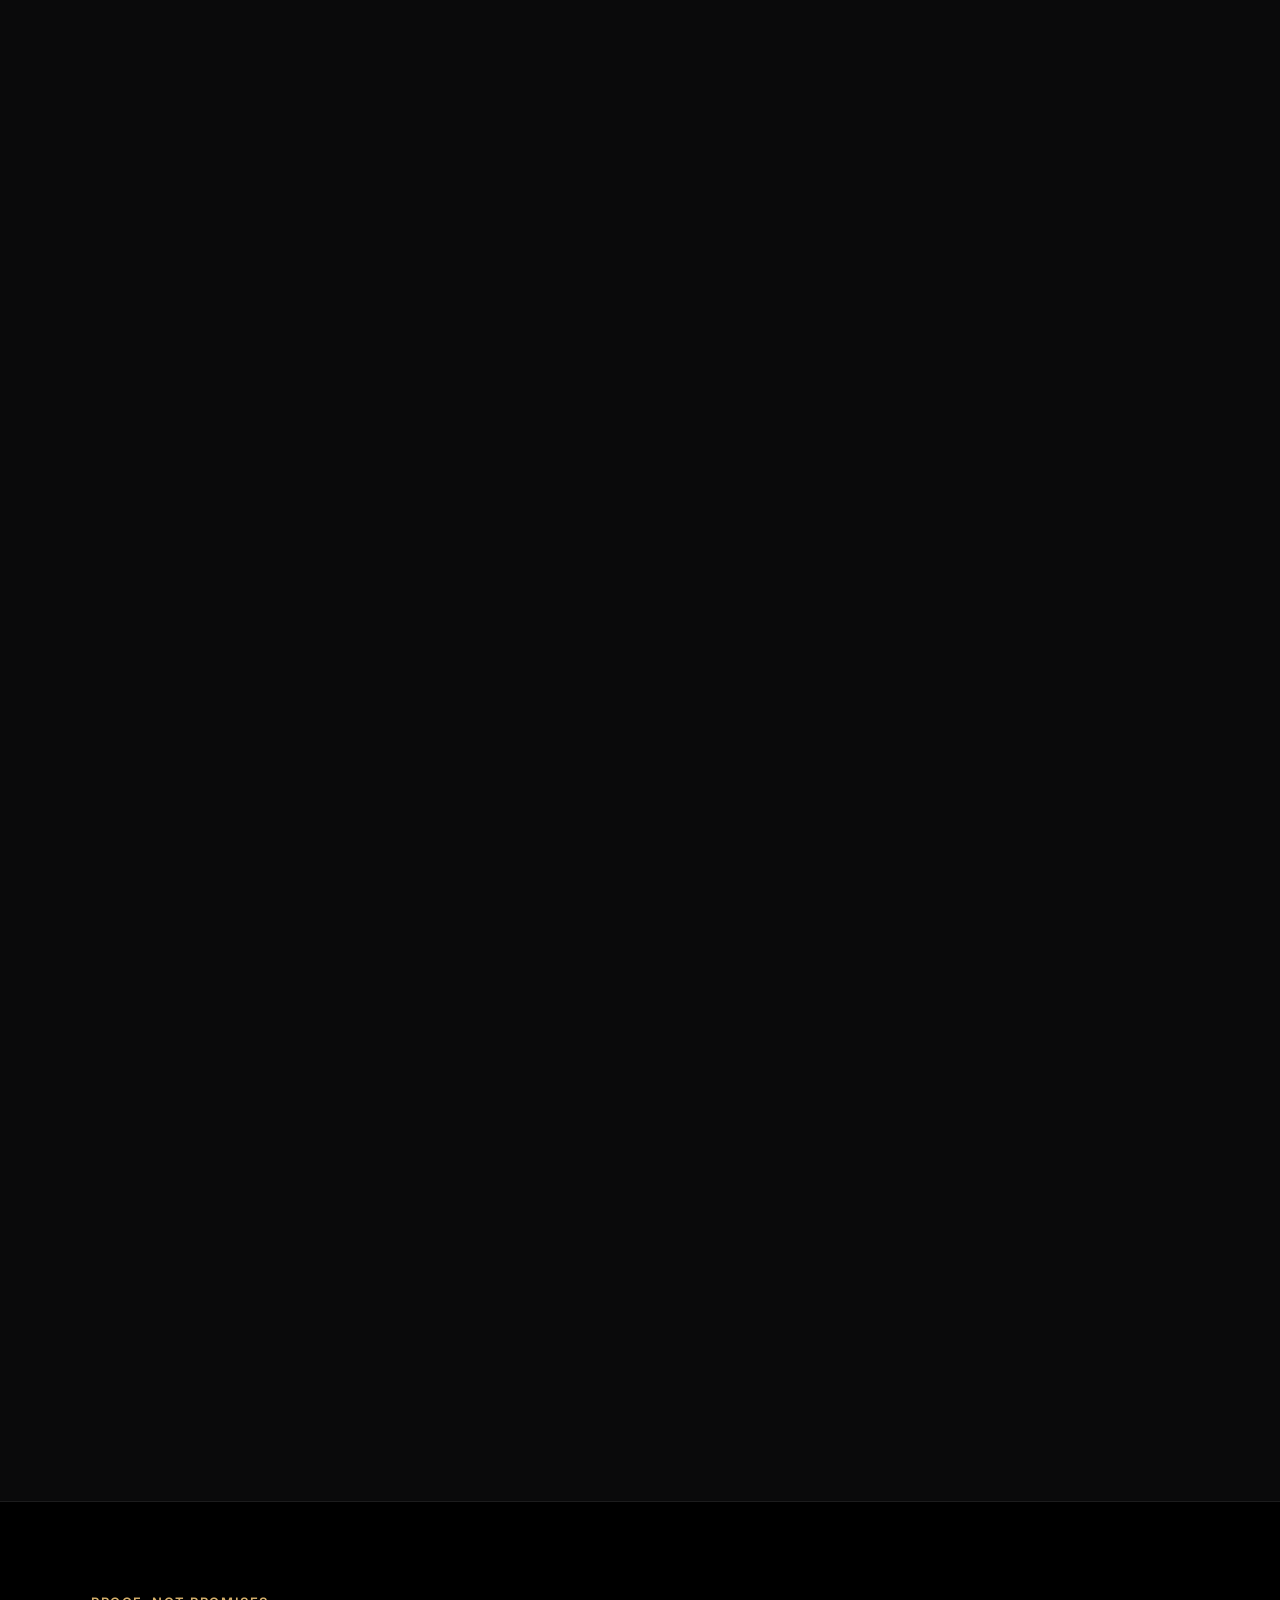
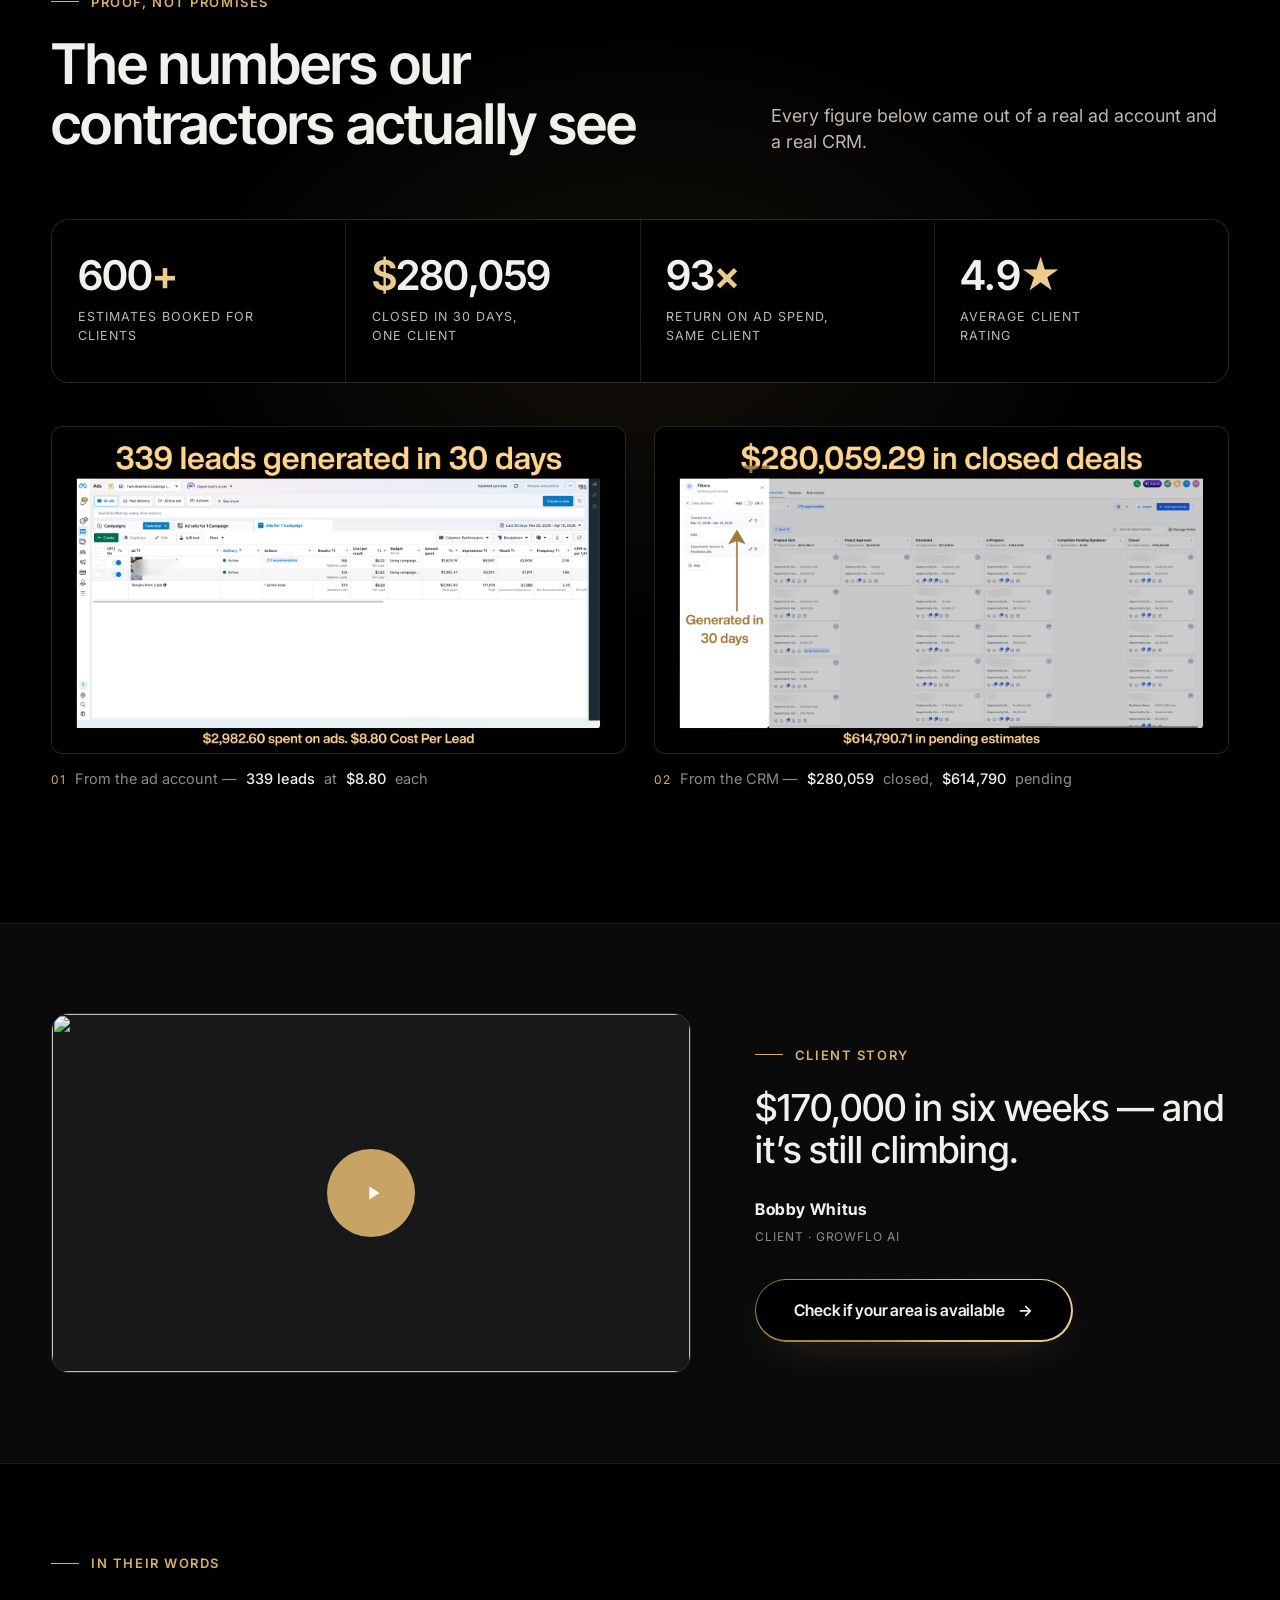
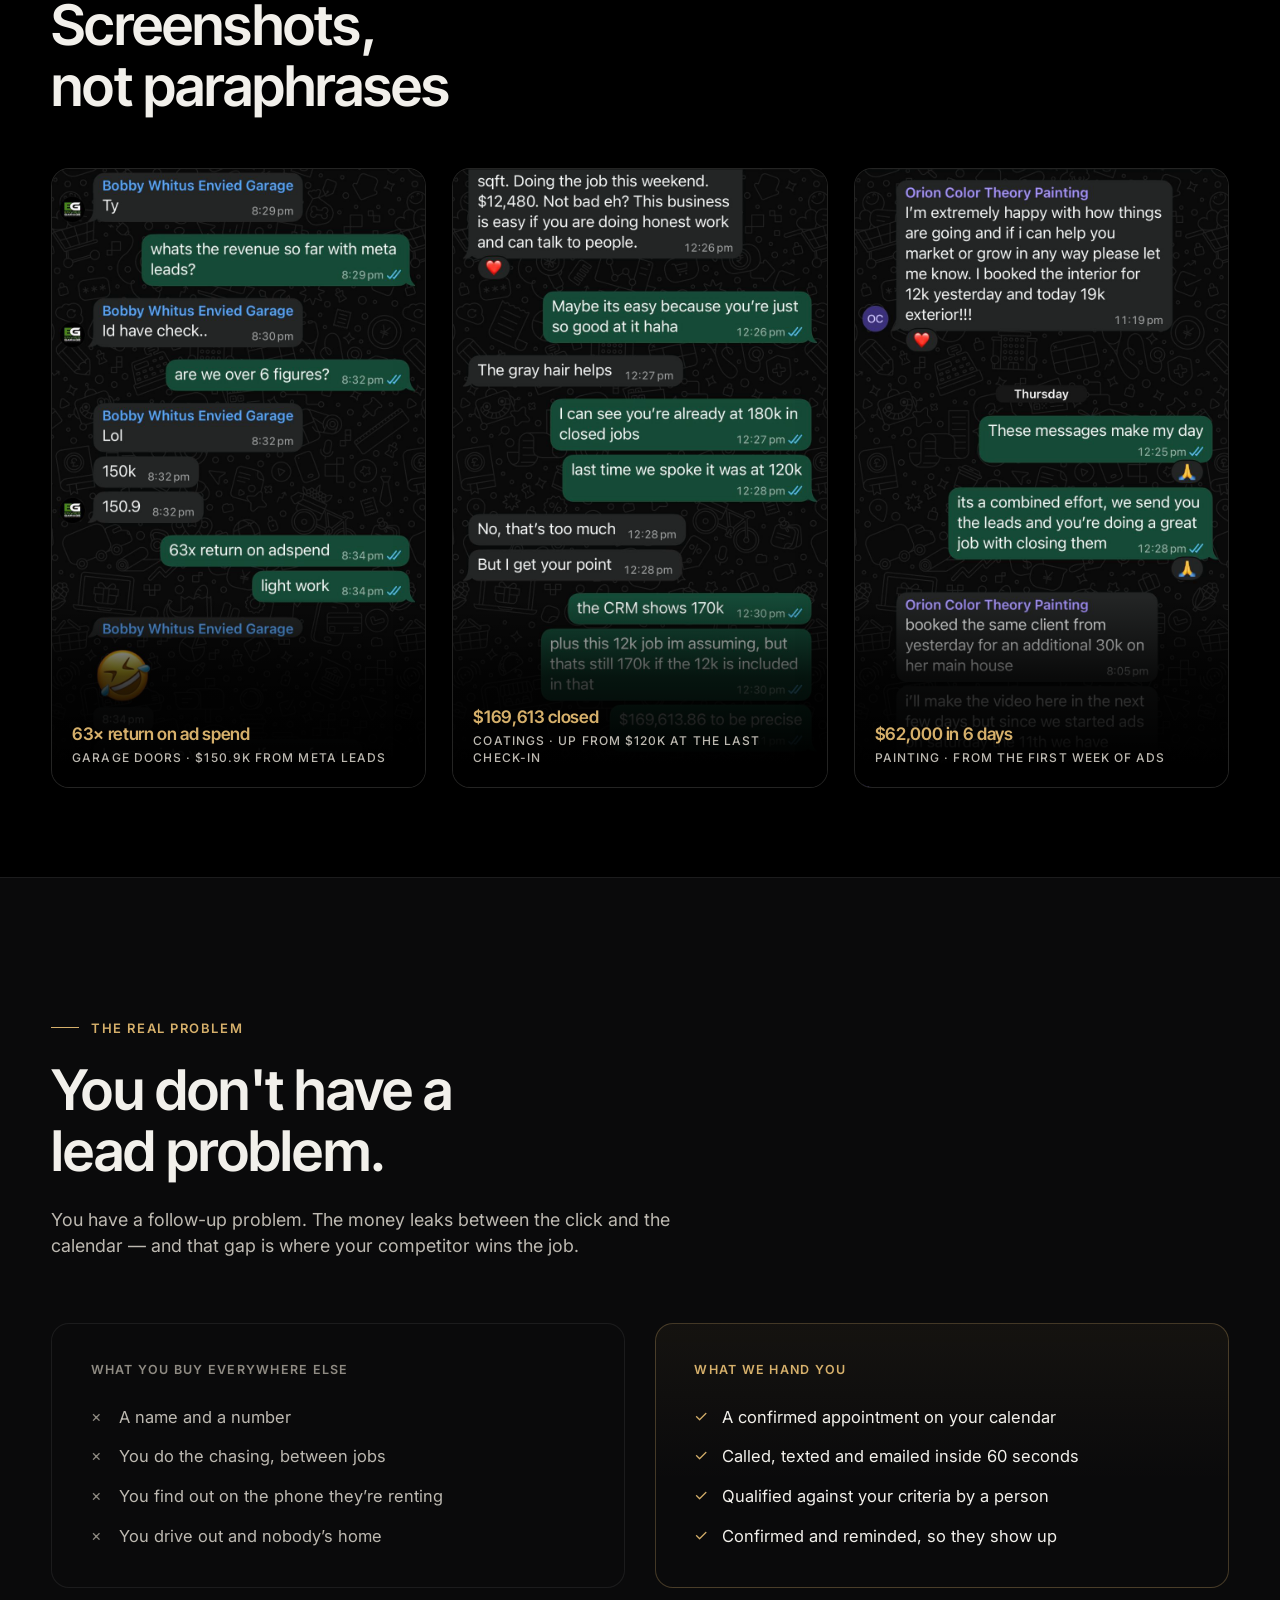
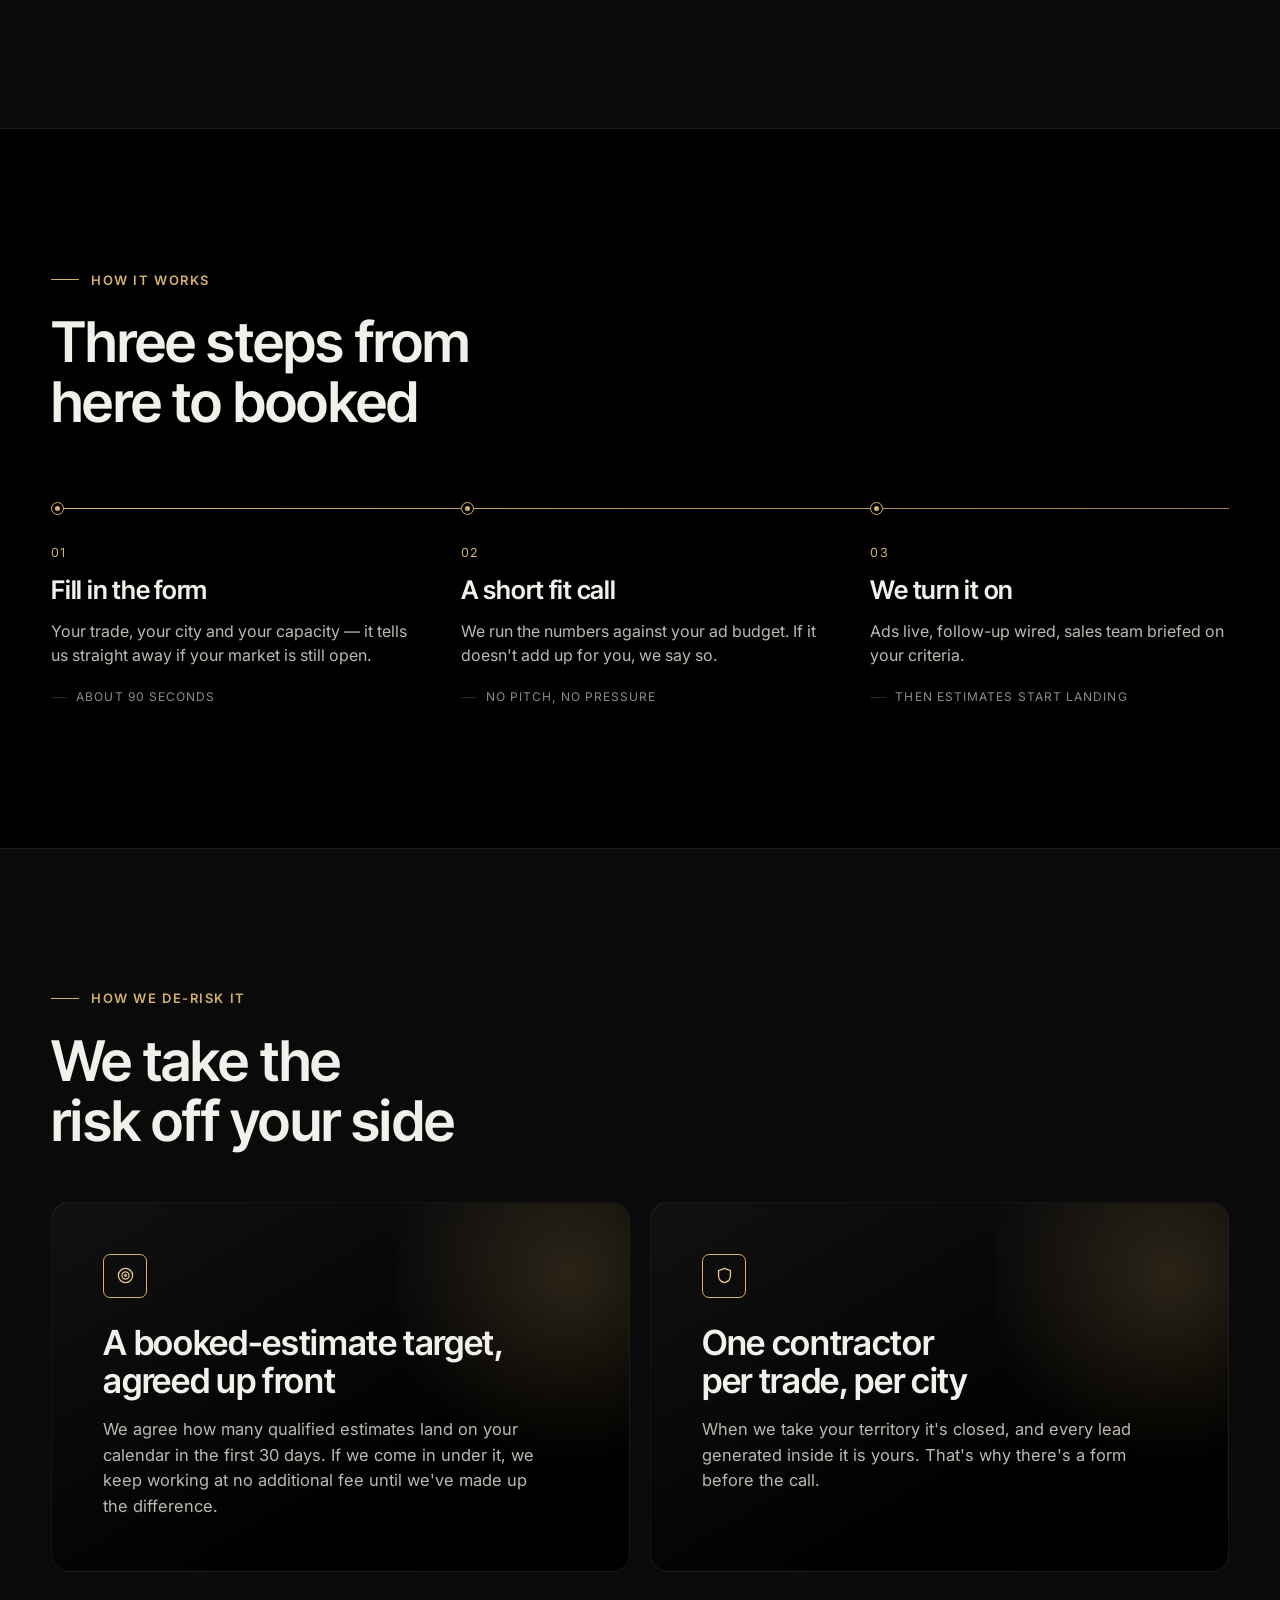
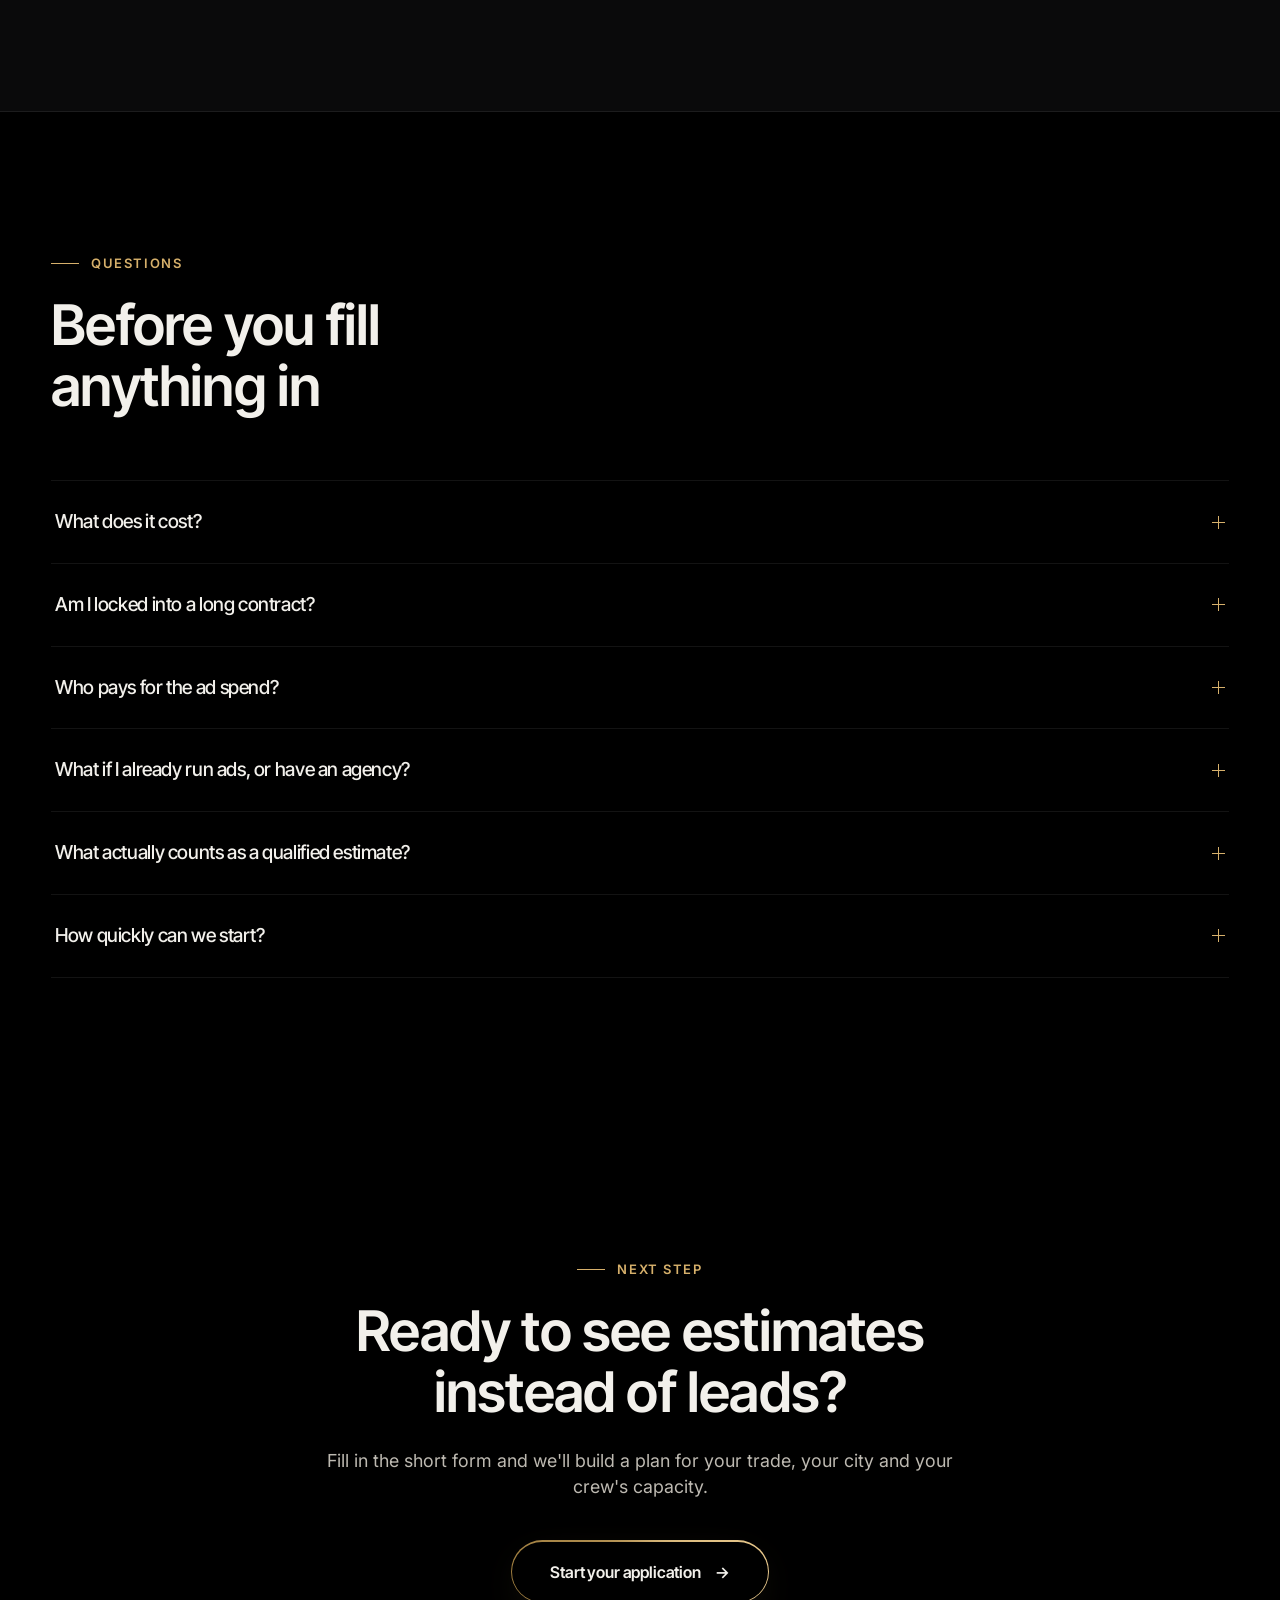
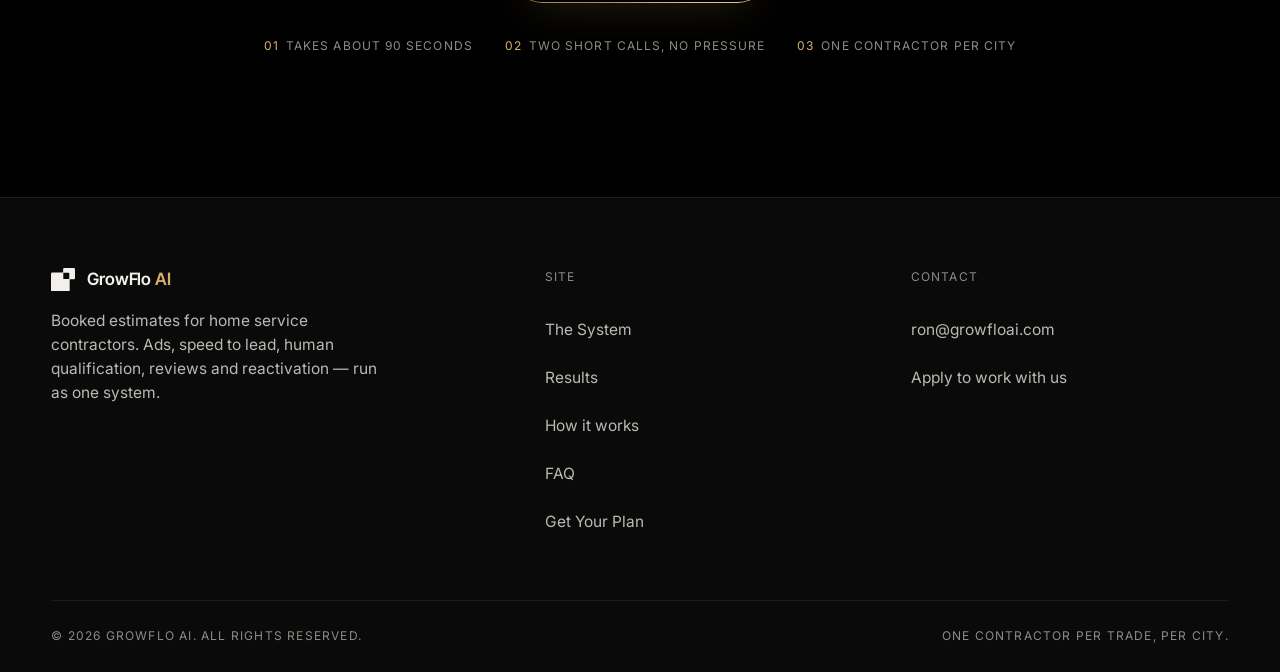
==== commit db8ff7d2: "One-page redesign: motion-first System, premium type and palette - Merge Results into the homepage a" ====
--- a/index.html
+++ b/index.html
@@ -48,7 +48,7 @@
 <link rel="icon" href="growflo logo.png">
 <link rel="preconnect" href="https://fonts.googleapis.com">
 <link rel="preconnect" href="https://fonts.gstatic.com" crossorigin>
-<link href="https://fonts.googleapis.com/css2?family=Space+Grotesk:wght@300;400;500;600;700&family=Instrument+Serif:ital@0;1&display=swap" rel="stylesheet">
+<link href="https://fonts.googleapis.com/css2?family=Inter:opsz,wght@14..32,300..700&family=Inter+Tight:wght@500..700&display=swap" rel="stylesheet">
 <link rel="stylesheet" href="assets/css/style.css">
 </head>
 <body>
@@ -91,9 +91,9 @@
 
     <nav class="nav-links">
       <a href="#system">The System</a>
+      <a href="#results">Results</a>
+      <a href="#how">How it works</a>
       <a href="#faq">FAQ</a>
-      <a href="results.html">Results</a>
-      <a href="about.html">About</a>
     </nav>
 
     <a href="start.html" class="btn-spin cool sm"><span class="btn-spin-ring"></span><span class="btn-spin-in"><span>Get Your Plan</span><span class="arw">&rarr;</span></span></a>
@@ -102,10 +102,10 @@
 </header>
 
 <div class="mob">
-  <a href="index.html">Home <i>01</i></a>
-  <a href="index.html#faq">FAQ <i>02</i></a>
-  <a href="results.html">Results <i>03</i></a>
-  <a href="about.html">About <i>04</i></a>
+  <a href="#system">The System <i>01</i></a>
+  <a href="#results">Results <i>02</i></a>
+  <a href="#how">How it works <i>03</i></a>
+  <a href="#faq">FAQ <i>04</i></a>
   <a href="start.html">Get Your Plan <i>05</i></a>
 </div>
 
@@ -140,7 +140,7 @@
 
       <div class="shero-btns">
         <a href="start.html" class="shero-btn shero-btn-primary">See If We're A Fit</a>
-        <a href="results.html#story" class="shero-btn shero-btn-secondary">Hear From A Client</a>
+        <a href="#story" class="shero-btn shero-btn-secondary">Hear From A Client</a>
       </div>
     </div>
 
@@ -149,17 +149,156 @@
   <div class="scroll-cue"><span>Scroll</span><i></i></div>
 </section>
 
-<!-- ============ SOCIAL PROOF ============ -->
-<!-- Condensed on purpose: the full breakdown lives on the Results page.
-     This is the anchor, not the case study. -->
-<section class="sec-sm wrap" id="proof">
+<!-- ============ THE SYSTEM (pinned, motion-first) ============ -->
+<!-- No body copy on purpose: each step is a huge title + a looping scene.
+     Scenes only animate while their step is .live (main.js initPinned), so
+     each one restarts from frame one when you scroll onto it. -->
+<section class="sys" id="system">
+  <div class="sys-track">
+    <div class="sys-pin">
+      <div class="sys-in">
+
+        <div class="sys-label">
+          <span class="eyebrow">The system</span>
+          <span class="sys-count"><b id="sysNow">01</b> / 06</span>
+        </div>
+
+        <div class="sys-prog"><i></i><i></i><i></i><i></i><i></i><i></i></div>
+
+        <div class="sx-steps">
+
+          <!-- 01 leads stream in; inside the area they pop, outside they bounce -->
+          <article class="sx-step live">
+            <h3 class="sx-title"><span class="sx-num">01</span>Leads<br><em>flow in.</em></h3>
+            <div class="sx-stage" aria-hidden="true">
+              <div class="f-area"></div>
+              <div class="f-core"><svg viewBox="0 0 24 24" fill="none" stroke="currentColor" stroke-width="2"><path d="M3 11l9-7 9 7"/><path d="M5 10v10h14V10"/></svg></div>
+              <i class="f-dot in"  style="--sx:-58;--sy:-20;--tx:-14;--ty:-6;--d:0"></i>
+              <i class="f-dot in"  style="--sx:55;--sy:-40;--tx:12;--ty:-15;--d:.5"></i>
+              <i class="f-dot in"  style="--sx:-40;--sy:58;--tx:-8;--ty:17;--d:1"></i>
+              <i class="f-dot in"  style="--sx:60;--sy:30;--tx:19;--ty:8;--d:1.5"></i>
+              <i class="f-dot in"  style="--sx:2;--sy:-64;--tx:2;--ty:-21;--d:2"></i>
+              <i class="f-dot in"  style="--sx:-64;--sy:8;--tx:-22;--ty:3;--d:2.5"></i>
+              <i class="f-dot in"  style="--sx:30;--sy:60;--tx:10;--ty:20;--d:3"></i>
+              <i class="f-dot in"  style="--sx:62;--sy:-6;--tx:24;--ty:-2;--d:3.5"></i>
+              <i class="f-dot out" style="--sx:-56;--sy:-56;--tx:-25;--ty:-25;--d:.25"></i>
+              <i class="f-dot out" style="--sx:62;--sy:52;--tx:27;--ty:23;--d:1.25"></i>
+              <i class="f-dot out" style="--sx:-62;--sy:41;--tx:-29;--ty:19;--d:2.25"></i>
+              <i class="f-dot out" style="--sx:45;--sy:-62;--tx:21;--ty:-29;--d:3.25"></i>
+            </div>
+          </article>
+
+          <!-- 02 phone rings, the clock stops at 0:47, call/text/email fire -->
+          <article class="sx-step">
+            <h3 class="sx-title"><span class="sx-num">02</span>Called in<br><em>60 seconds.</em></h3>
+            <div class="sx-stage" aria-hidden="true">
+              <div class="c-wrap">
+                <div class="c-box">
+                  <svg class="c-ring" viewBox="0 0 120 120"><circle class="trk" cx="60" cy="60" r="54"/><circle class="bar" cx="60" cy="60" r="54" pathLength="60"/></svg>
+                  <i class="c-wave"></i><i class="c-wave"></i>
+                  <div class="c-phone"><svg viewBox="0 0 24 24" fill="currentColor"><path d="M22 16.9v3a2 2 0 01-2.2 2 19.8 19.8 0 01-8.6-3.1 19.5 19.5 0 01-6-6A19.8 19.8 0 012.1 4.2 2 2 0 014.1 2h3a2 2 0 012 1.7c.1 1 .4 1.9.7 2.8a2 2 0 01-.5 2.1L8.1 9.9a16 16 0 006 6l1.3-1.2a2 2 0 012.1-.5c.9.3 1.8.6 2.8.7a2 2 0 011.7 2z"/></svg></div>
+                </div>
+                <div class="c-time"></div>
+                <div class="c-chips"><span>Call</span><span>Text</span><span>Email</span></div>
+              </div>
+            </div>
+          </article>
+
+          <!-- 03 a human checkpoint: good leads pass, the rest drop -->
+          <article class="sx-step">
+            <h3 class="sx-title"><span class="sx-num">03</span>Qualified<br><em>by a human.</em></h3>
+            <div class="sx-stage" aria-hidden="true">
+              <div class="g-gate"></div>
+              <div class="g-head"><svg viewBox="0 0 24 24" fill="none" stroke="currentColor" stroke-width="1.8"><circle cx="12" cy="8" r="4"/><path d="M4 21c0-4.4 3.6-7 8-7s8 2.6 8 7"/></svg></div>
+              <div class="g-card ok" style="--d:0">Homeowner &middot; ready now</div>
+              <div class="g-card no" style="--d:1.6">Renter</div>
+              <div class="g-card ok" style="--d:3.2">Budget fits</div>
+              <div class="g-card no" style="--d:4.8">Just browsing</div>
+              <div class="g-card ok" style="--d:6.4">In your area</div>
+            </div>
+          </article>
+
+          <!-- 04 estimates drop onto the week -->
+          <article class="sx-step">
+            <h3 class="sx-title"><span class="sx-num">04</span>Booked on<br><em>your calendar.</em></h3>
+            <div class="sx-stage" aria-hidden="true">
+              <div class="k-cal">
+                <div class="k-days"><span>Mon</span><span>Tue</span><span>Wed</span><span>Thu</span><span>Fri</span></div>
+                <div class="k-grid">
+                  <i><b style="--d:0"></b></i><i></i><i><b style="--d:.7"></b></i><i></i><i><b style="--d:1.4"></b></i>
+                  <i></i><i><b style="--d:.35"></b></i><i><b style="--d:2.1"></b></i><i><b style="--d:1.05"></b></i><i></i>
+                  <i><b style="--d:1.75"></b></i><i></i><i></i><i><b style="--d:2.45"></b></i><i><b style="--d:2.8"></b></i>
+                </div>
+              </div>
+            </div>
+          </article>
+
+          <!-- 05 stars fill, reviews float up into the rating -->
+          <article class="sx-step">
+            <h3 class="sx-title"><span class="sx-num">05</span>Reviews<br><em>roll in.</em></h3>
+            <div class="sx-stage" aria-hidden="true">
+              <div class="r-stars">
+                <svg viewBox="0 0 24 24" fill="currentColor"><path d="M12 2l2.9 6.3 6.9.8-5.1 4.7 1.4 6.8L12 17.3 5.9 20.6l1.4-6.8L2.2 9.1l6.9-.8z"/></svg>
+                <svg viewBox="0 0 24 24" fill="currentColor"><path d="M12 2l2.9 6.3 6.9.8-5.1 4.7 1.4 6.8L12 17.3 5.9 20.6l1.4-6.8L2.2 9.1l6.9-.8z"/></svg>
+                <svg viewBox="0 0 24 24" fill="currentColor"><path d="M12 2l2.9 6.3 6.9.8-5.1 4.7 1.4 6.8L12 17.3 5.9 20.6l1.4-6.8L2.2 9.1l6.9-.8z"/></svg>
+                <svg viewBox="0 0 24 24" fill="currentColor"><path d="M12 2l2.9 6.3 6.9.8-5.1 4.7 1.4 6.8L12 17.3 5.9 20.6l1.4-6.8L2.2 9.1l6.9-.8z"/></svg>
+                <svg viewBox="0 0 24 24" fill="currentColor"><path d="M12 2l2.9 6.3 6.9.8-5.1 4.7 1.4 6.8L12 17.3 5.9 20.6l1.4-6.8L2.2 9.1l6.9-.8z"/></svg>
+              </div>
+              <div class="r-bub" style="--x:-19;--d:0"><span>&#9733;&#9733;&#9733;&#9733;&#9733;</span><i></i><i></i></div>
+              <div class="r-bub" style="--x:19;--d:1.5"><span>&#9733;&#9733;&#9733;&#9733;&#9733;</span><i></i><i></i></div>
+              <div class="r-bub" style="--x:-19;--d:3"><span>&#9733;&#9733;&#9733;&#9733;&#9733;</span><i></i><i></i></div>
+            </div>
+          </article>
+
+          <!-- 06 one contractor per city: a padlock secures; rivals bounce off it -->
+          <article class="sx-step">
+            <h3 class="sx-title"><span class="sx-num">06</span>One contractor<br><em>per city.</em></h3>
+            <div class="sx-stage" aria-hidden="true">
+              <div class="t-grid">
+                <i></i><i></i><i></i><i></i><i></i><i></i><i></i>
+                <i></i><i></i><i></i><i></i><i></i><i></i><i></i>
+                <i></i><i></i><i></i><i></i><i></i><i></i><i></i>
+                <i></i><i></i><i></i><i></i><i></i><i></i><i></i>
+                <i></i><i></i><i></i><i></i><i></i><i></i><i></i>
+                <i></i><i></i><i></i><i></i><i></i><i></i><i></i>
+                <i></i><i></i><i></i><i></i><i></i><i></i><i></i>
+              </div>
+              <div class="l-halo"></div>
+              <i class="t-wave"></i>
+              <div class="l-lock">
+                <svg viewBox="0 0 100 120">
+                  <defs><linearGradient id="lockG" x1="0" y1="0" x2="0" y2="1"><stop offset="0" stop-color="#EFD29D"/><stop offset="1" stop-color="#C99E55"/></linearGradient></defs>
+                  <path class="l-shackle" d="M27 60V38a23 23 0 0 1 46 0v22"/>
+                  <g class="l-body">
+                    <rect x="12" y="54" width="76" height="62" rx="12" fill="url(#lockG)" stroke="rgba(255,255,255,.3)" stroke-width="1"/>
+                    <g class="l-key"><circle cx="50" cy="80" r="7" fill="#0A0A0B"/><rect x="47" y="83" width="6" height="16" rx="3" fill="#0A0A0B"/></g>
+                  </g>
+                </svg>
+              </div>
+              <span class="l-chip">Locked to you</span>
+              <i class="t-rival" style="--sx:-46;--sy:-30;--bx:-18;--by:-12;--d:0"></i>
+              <i class="t-rival" style="--sx:44;--sy:34;--bx:17;--by:14;--d:1.1"></i>
+              <i class="t-rival" style="--sx:38;--sy:-44;--bx:14;--by:-18;--d:2.2"></i>
+            </div>
+          </article>
+
+        </div>
+      </div>
+    </div>
+  </div>
+</section>
+
+<!-- ============ RESULTS ============ -->
+<!-- The old results.html now lives here, condensed. One page, one scroll;
+     the nav jumps to each section. -->
+<section class="sec-sm wrap" id="results">
   <div class="proof-head">
     <div>
       <div class="eyebrow rv">Proof, not promises</div>
       <h2 class="rv" data-delay="90">The numbers our<br>contractors actually see</h2>
     </div>
     <p class="lede rv" data-delay="180">
-      Every figure below came out of a real ad account and a real CRM. None of it is a projection.
+      Every figure below came out of a real ad account and a real CRM.
     </p>
   </div>
 
@@ -198,76 +337,81 @@
       <figcaption><span class="n">02</span> From the CRM &mdash; <b>$280,059</b> closed, <b>$614,790</b> pending</figcaption>
     </figure>
   </div>
-
-  <div class="proof-quote rv">
-    <blockquote>&ldquo;$170,000 in six weeks &mdash; and it&rsquo;s still climbing.&rdquo;</blockquote>
-    <div class="proof-who">
-      <div><b>Bobby Whitus</b><span>Client &middot; 80&times; return on ad spend</span></div>
-      <a href="results.html#story" class="proof-link">Watch the full story <span class="arw">&rarr;</span></a>
-    </div>
-  </div>
-</section>
-
-<!-- ============ MARQUEE ============ -->
-<div class="marq" aria-hidden="true">
-  <div class="marq-track">
-    <span>Roofing</span><span>HVAC</span><span>Remodeling</span><span>Windows &amp; Doors</span><span>Solar</span><span>Plumbing</span><span>Electrical</span><span>Siding</span><span>Painting</span><span>Flooring</span><span>Garage Doors</span><span>Landscaping</span><span>Roofing</span><span>HVAC</span><span>Remodeling</span><span>Windows &amp; Doors</span><span>Solar</span><span>Plumbing</span><span>Electrical</span><span>Siding</span><span>Painting</span><span>Flooring</span><span>Garage Doors</span><span>Landscaping</span>
-  </div>
-</div>
-
-<!-- ============ PROBLEM ============ -->
-<section class="sec wrap">
-  <div class="prob-head">
+</section>
+
+<!-- ============ VIDEO TESTIMONIAL ============ -->
+<section class="vt sec-sm" id="story" data-nav="results">
+  <div class="wrap vt-grid">
+    <!-- Click-to-load: a real YouTube iframe delays the window load event by
+         seconds, and the intro loader waits for that event. Only the
+         thumbnail loads up front; main.js swaps in the player on click. -->
+    <div class="vt-player rv" data-yt="MEULVx1s11A" data-title="Bobby Whitus — $170k in 6 weeks with GrowFlo AI" role="button" tabindex="0" aria-label="Play Bobby Whitus&rsquo;s story">
+      <img src="https://i.ytimg.com/vi/MEULVx1s11A/hqdefault.jpg" alt="" loading="lazy">
+      <span class="vt-play" aria-hidden="true"><svg viewBox="0 0 24 24" fill="currentColor"><path d="M8 5v14l11-7z"/></svg></span>
+    </div>
     <div>
-      <div class="eyebrow rv">The real problem</div>
-      <h2 class="rv" data-delay="90">You don't have a<br>lead problem.</h2>
-    </div>
-    <p class="lede rv" data-delay="200">
-      You have a follow-up problem. Most contractors are already paying for leads —
-      the money leaks in the gap between the click and the calendar. That gap is
-      where your competitor wins the job.
-    </p>
-  </div>
-
-  <div class="prob-grid" data-stagger="110">
-    <article class="prob-card rv">
-      <span class="n">01</span>
-      <h4>Whoever calls first, wins</h4>
-      <p>Homeowners hire the contractor who calls back first. If you're up a ladder at 2pm, you're not calling back — and by the evening that job is already sold.</p>
-    </article>
-    <article class="prob-card rv">
-      <span class="n">02</span>
-      <h4>Tire-kickers eat your evenings</h4>
-      <p>Ballpark hunters, renters, people twelve months out. You burn your nights ringing people who were never going to buy, and your time is not free.</p>
-    </article>
-    <article class="prob-card rv">
-      <span class="n">03</span>
-      <h4>No-shows kill your margin</h4>
-      <p>An estimate that isn't confirmed and reminded is a coin flip. You drive forty minutes, knock on the door, and nobody's home.</p>
-    </article>
-    <article class="prob-card rv">
-      <span class="n">04</span>
-      <h4>You only get paid once</h4>
-      <p>Great work, no review asked for, no follow-up sent. Every past customer is a job you already paid to acquire and never sold again.</p>
-    </article>
-  </div>
-
-  <div class="prob-cost rv">
-    <span class="prob-cost-l">What the gap actually costs</span>
-    <p>
-      A twelve-thousand-dollar job, gone because someone else called back in four minutes.
-      That isn&rsquo;t a marketing problem. That&rsquo;s your Tuesday.
-    </p>
-  </div>
-</section>
-
-<!-- ============ THE BETTER WAY ============ -->
-<section class="sec wrap" id="better">
-  <div class="eyebrow rv">A better way</div>
-  <h2 class="rv" data-delay="90" style="margin-bottom:26px;">So we stopped<br>selling leads.</h2>
+      <div class="eyebrow rv" data-delay="80">Client story</div>
+      <blockquote class="vt-quote rv" data-delay="140">
+        $170,000 in six weeks &mdash; and it&rsquo;s still climbing.
+      </blockquote>
+      <div class="who rv" data-delay="200">
+        <div><b>Bobby Whitus</b><span>Client &middot; GrowFlo AI</span></div>
+      </div>
+      <div class="rv" data-delay="260" style="margin-top:30px;">
+        <a href="start.html" class="btn-spin"><span class="btn-spin-ring"></span><span class="btn-spin-in"><span>Check if your area is available</span><span class="arw">&rarr;</span></span></a>
+      </div>
+    </div>
+  </div>
+</section>
+
+<!-- ============ IN THEIR WORDS ============ -->
+<section class="sec-sm wrap" data-nav="results">
+  <div class="eyebrow rv">In their words</div>
+  <h2 class="rv" data-delay="90" style="margin-bottom:clamp(36px,4vw,56px);">Screenshots,<br>not paraphrases</h2>
+
+  <div class="chat-grid" data-stagger="110">
+    <figure class="chat rv">
+      <div class="chat-shot">
+        <img src="assets/img/t-envied.png" width="900" height="1556" loading="lazy"
+             alt="WhatsApp conversation: contractor confirms $150.9k in revenue from Meta leads, and a 63x return on ad spend">
+        <figcaption>
+        <b>63&times; return on ad spend</b>
+        <span>Garage doors &middot; $150.9k from Meta leads</span>
+        </figcaption>
+      </div>
+    </figure>
+
+    <figure class="chat rv">
+      <div class="chat-shot">
+        <img src="assets/img/t-twin.png" width="900" height="1536" loading="lazy"
+             alt="WhatsApp conversation: contractor at $169,613.86 in closed jobs, up from $120k the previous check-in">
+        <figcaption>
+        <b>$169,613 closed</b>
+        <span>Coatings &middot; up from $120k at the last check-in</span>
+        </figcaption>
+      </div>
+    </figure>
+
+    <figure class="chat rv">
+      <div class="chat-shot">
+        <img src="assets/img/t-color.png" width="900" height="1542" loading="lazy"
+             alt="WhatsApp conversation: painting contractor booked over $62,000 in the first 6 days of running ads">
+        <figcaption>
+        <b>$62,000 in 6 days</b>
+        <span>Painting &middot; from the first week of ads</span>
+        </figcaption>
+      </div>
+    </figure>
+  </div>
+</section>
+
+<!-- ============ PROBLEM → BETTER WAY ============ -->
+<section class="sec wrap" id="problem">
+  <div class="eyebrow rv">The real problem</div>
+  <h2 class="rv" data-delay="90" style="margin-bottom:26px;">You don't have a<br>lead problem.</h2>
   <p class="lede rv" data-delay="160" style="margin-bottom:clamp(44px,5vw,72px);">
-    A lead is a name, a number, and a problem you now own. An estimate is a homeowner who has already
-    been called, qualified against your criteria, booked, confirmed and reminded. We only hand over the second one.
+    You have a follow-up problem. The money leaks between the click and the calendar &mdash;
+    and that gap is where your competitor wins the job.
   </p>
 
   <div class="swap-grid" data-stagger="130">
@@ -278,7 +422,6 @@
         <li>You do the chasing, between jobs</li>
         <li>You find out on the phone they&rsquo;re renting</li>
         <li>You drive out and nobody&rsquo;s home</li>
-        <li>The job ends and that&rsquo;s the end of it</li>
       </ul>
     </div>
     <div class="swap-col is-us rv">
@@ -288,207 +431,12 @@
         <li>Called, texted and emailed inside 60 seconds</li>
         <li>Qualified against your criteria by a person</li>
         <li>Confirmed and reminded, so they show up</li>
-        <li>Review collected, then followed up monthly</li>
       </ul>
     </div>
   </div>
 </section>
 
-<!-- ============ THE SYSTEM (pinned) ============ -->
-<section class="sys" id="system">
-  <div class="sys-track">
-    <div class="sys-pin">
-      <div class="sys-in">
-
-        <div class="sys-label">
-          <span class="eyebrow">Six moving parts, one system</span>
-          <span class="sys-count"><b id="sysNow">01</b> / 06</span>
-        </div>
-
-        <div class="sys-prog"><i></i><i></i><i></i><i></i><i></i><i></i></div>
-
-        <div class="sys-grid">
-          <div class="sys-steps">
-
-            <article class="sys-step live">
-              <span class="num">01</span>
-              <h3>Ads that make you<br>the go-to pro</h3>
-              <p>We put your name in front of homeowners inside your service area who are actively looking for the work you do — so when they're ready to hire, you're the one they already know. Anyone outside your radius never makes it through.</p>
-              <span class="ben"><i>Which means</i> you stop competing on price &mdash; they already know your name.</span>
-              <span class="tag">Paid social &amp; search</span>
-            </article>
-
-            <article class="sys-step">
-              <span class="num">02</span>
-              <h3>Contacted in 60 seconds</h3>
-              <p>The second a homeowner enquires, the system fires — call, text and email inside a minute. Every time. Including 8pm on a Saturday. You win the job by being first, not by being cheapest.</p>
-              <span class="ben"><i>Which means</i> you win the job by being first, not by being cheapest.</span>
-              <span class="tag">Speed to lead</span>
-            </article>
-
-            <article class="sys-step">
-              <span class="num">03</span>
-              <h3>Qualified by real people</h3>
-              <p>A dedicated sales team — humans, not a chatbot — works every lead against your criteria: job type, budget range, timeline, homeowner status, service area. If they don't pass, they never reach you.</p>
-              <span class="ben"><i>Which means</i> your evenings stop disappearing into calls that were never going to close.</span>
-              <span class="tag">Live sales team</span>
-            </article>
-
-            <article class="sys-step">
-              <span class="num">04</span>
-              <h3>Booked onto your calendar</h3>
-              <p>Only qualified homeowners get booked — then confirmed and reminded so they actually show. You open your phone and see estimates waiting, not a list of numbers to chase.</p>
-              <span class="ben"><i>Which means</i> you drive to appointments, not to empty driveways.</span>
-              <span class="tag">Ready for the estimate</span>
-            </article>
-
-            <article class="sys-step">
-              <span class="num">05</span>
-              <h3>Reviews, then repeat work</h3>
-              <p>After the job we collect the review automatically, so your rating climbs and your ads get cheaper. Then we follow up every month — because your past customers are your cheapest next job.</p>
-              <span class="ben"><i>Which means</i> your rating climbs and your ad costs fall, month after month.</span>
-              <span class="tag">Compounding</span>
-            </article>
-
-            <article class="sys-step">
-              <span class="num">06</span>
-              <h3>Your city, locked<br>to one contractor</h3>
-              <p>We won't run two roofers in the same market. When we take your territory it's closed &mdash; every lead the ads generate inside it comes to you, and to nobody else.</p>
-              <span class="ben"><i>Which means</i> you're never bidding against the guy one suburb over.</span>
-              <span class="tag">One per trade, per city</span>
-            </article>
-
-          </div>
-
-          <div class="sys-stage">
-            <span class="crn tl"></span><span class="crn br"></span>
-
-            <!-- 01 service-area radar -->
-            <div class="vis live">
-              <div class="v1">
-                <div class="radar">
-                  <i></i><i></i><i></i>
-                  <span class="area"></span>
-                  <span class="core"></span>
-                  <!-- inside the service area — these reach you -->
-                  <span class="pin in" style="left:32%;top:38%"  tabindex="0" data-tip="9 mi &middot; inside your radius &mdash; sent to you"></span>
-                  <span class="pin in" style="left:64%;top:66%"  tabindex="0" data-tip="14 mi &middot; inside your radius &mdash; sent to you"></span>
-                  <span class="pin in" style="left:42%;top:72%"  tabindex="0" data-tip="18 mi &middot; inside your radius &mdash; sent to you"></span>
-                  <span class="pin in" style="left:72%;top:42%"  tabindex="0" data-tip="21 mi &middot; inside your radius &mdash; sent to you"></span>
-                  <!-- outside — filtered out before they ever reach you -->
-                  <span class="pin out" style="left:10%;top:24%" tabindex="0" data-tip="38 mi &middot; outside your radius &mdash; filtered out"></span>
-                  <span class="pin out" style="left:88%;top:20%" tabindex="0" data-tip="44 mi &middot; outside your radius &mdash; filtered out"></span>
-                  <span class="pin out" style="left:86%;top:82%" tabindex="0" data-tip="52 mi &middot; outside your radius &mdash; filtered out"></span>
-                  <span class="pin out" style="left:12%;top:80%" tabindex="0" data-tip="41 mi &middot; outside your radius &mdash; filtered out"></span>
-                  <span class="pin out" style="left:6%;top:54%"  tabindex="0" data-tip="47 mi &middot; outside your radius &mdash; filtered out"></span>
-                </div>
-                <div class="v1-key">
-                  <span class="k in">In your area</span>
-                  <span class="k out">Filtered out</span>
-                </div>
-              </div>
-            </div>
-
-            <!-- 02 speed-to-lead sequence -->
-            <div class="vis">
-              <div class="v2">
-                <div class="lead">
-                  <span class="live-dot"></span>
-                  <div class="lead-t"><b>New lead</b><span>Roof replacement &middot; Austin</span></div>
-                  <span class="lead-s">0:00</span>
-                </div>
-
-                <div class="chans">
-                  <div class="ch c1">
-                    <svg viewBox="0 0 24 24" fill="none" stroke="currentColor" stroke-width="1.8"><path d="M22 16.9v3a2 2 0 01-2.2 2 19.8 19.8 0 01-8.6-3.1 19.5 19.5 0 01-6-6A19.8 19.8 0 012.1 4.2 2 2 0 014.1 2h3a2 2 0 012 1.7c.1 1 .4 1.9.7 2.8a2 2 0 01-.5 2.1L8.1 9.9a16 16 0 006 6l1.3-1.2a2 2 0 012.1-.5c.9.3 1.8.6 2.8.7a2 2 0 011.7 2z"/></svg>
-                    <span>Calling</span><b>&check;</b>
-                  </div>
-                  <div class="ch c2">
-                    <svg viewBox="0 0 24 24" fill="none" stroke="currentColor" stroke-width="1.8"><path d="M21 11.5a8.4 8.4 0 01-9 8.5 9.9 9.9 0 01-2.8-.4L3 21l1.4-4.2A8.4 8.4 0 013 11.5 8.4 8.4 0 0112 3a8.4 8.4 0 019 8.5z"/></svg>
-                    <span>Text sent</span><b>&check;</b>
-                  </div>
-                  <div class="ch c3">
-                    <svg viewBox="0 0 24 24" fill="none" stroke="currentColor" stroke-width="1.8"><path d="M4 4h16v16H4z"/><path d="M4 6l8 6 8-6"/></svg>
-                    <span>Email sent</span><b>&check;</b>
-                  </div>
-                </div>
-
-                <div class="v2-bar"><i></i></div>
-                <div class="v2-foot">Answered before they called anyone else</div>
-              </div>
-            </div>
-
-            <!-- 03 checklist -->
-            <div class="vis">
-              <div class="chk">
-                <div>Homeowner<b>&check;</b></div>
-                <div>In service area<b>&check;</b></div>
-                <div>Budget in range<b>&check;</b></div>
-                <div class="no">Just browsing<b>&times;</b></div>
-              </div>
-            </div>
-
-            <!-- 04 booked estimates landing on the calendar -->
-            <div class="vis">
-              <div class="v4">
-                <div class="v4-h"><span>Your week</span><b>Confirmed</b></div>
-                <div class="v4-list">
-                  <div class="apt a1"><span class="d">Tue</span><span class="ti">9:00</span><span class="nm">Estimate &middot; Sarah M.</span><span class="ok">&check;</span></div>
-                  <div class="apt a2"><span class="d">Tue</span><span class="ti">2:30</span><span class="nm">Estimate &middot; Dave R.</span><span class="ok">&check;</span></div>
-                  <div class="apt a3"><span class="d">Wed</span><span class="ti">11:15</span><span class="nm">Estimate &middot; Ana P.</span><span class="ok">&check;</span></div>
-                  <div class="apt a4"><span class="d">Thu</span><span class="ti">8:45</span><span class="nm">Estimate &middot; Mike T.</span><span class="ok">&check;</span></div>
-                </div>
-                <div class="v4-foot">Confirmed &amp; reminded &mdash; so they show up</div>
-              </div>
-            </div>
-
-            <!-- 05 reviews -->
-            <div class="vis">
-              <div class="rev">
-                <div class="stars">
-                  <svg viewBox="0 0 24 24" fill="currentColor"><path d="M12 2l2.9 6.3 6.9.8-5.1 4.7 1.4 6.8L12 17.3 5.9 20.6l1.4-6.8L2.2 9.1l6.9-.8z"/></svg>
-                  <svg viewBox="0 0 24 24" fill="currentColor"><path d="M12 2l2.9 6.3 6.9.8-5.1 4.7 1.4 6.8L12 17.3 5.9 20.6l1.4-6.8L2.2 9.1l6.9-.8z"/></svg>
-                  <svg viewBox="0 0 24 24" fill="currentColor"><path d="M12 2l2.9 6.3 6.9.8-5.1 4.7 1.4 6.8L12 17.3 5.9 20.6l1.4-6.8L2.2 9.1l6.9-.8z"/></svg>
-                  <svg viewBox="0 0 24 24" fill="currentColor"><path d="M12 2l2.9 6.3 6.9.8-5.1 4.7 1.4 6.8L12 17.3 5.9 20.6l1.4-6.8L2.2 9.1l6.9-.8z"/></svg>
-                  <svg viewBox="0 0 24 24" fill="currentColor"><path d="M12 2l2.9 6.3 6.9.8-5.1 4.7 1.4 6.8L12 17.3 5.9 20.6l1.4-6.8L2.2 9.1l6.9-.8z"/></svg>
-                </div>
-                <b>&uarr;</b>
-                <span>Rating up. Ad costs down.</span>
-                <div class="loop">
-                  <svg viewBox="0 0 24 24" fill="none" stroke="currentColor" stroke-width="2"><path d="M21 12a9 9 0 11-3-6.7M21 3v6h-6"/></svg>
-                  Monthly follow-up
-                </div>
-              </div>
-            </div>
-
-            <!-- 06 territory locked to one contractor -->
-            <div class="vis">
-              <div class="v6">
-                <div class="v6-grid">
-                  <span></span><span></span><span></span><span></span>
-                  <span></span><span class="mine">
-                    <svg viewBox="0 0 24 24" fill="none" stroke="currentColor" stroke-width="1.8"><rect x="4" y="10.5" width="16" height="10" rx="2"/><path d="M8 10.5V7a4 4 0 018 0v3.5"/></svg>
-                  </span><span></span><span></span>
-                  <span></span><span></span><span></span><span></span>
-                </div>
-                <div class="v6-lab">
-                  <b>Your city</b>
-                  <span>Your trade &mdash; taken</span>
-                </div>
-              </div>
-            </div>
-
-          </div>
-        </div>
-
-      </div>
-    </div>
-  </div>
-</section>
-
 <!-- ============ HOW IT WORKS ============ -->
-<!-- Not how the machine works — that's the section above. This is what
-     working with us asks of you, which is the thing people hesitate over. -->
 <section class="sec wrap" id="how">
   <div class="eyebrow rv">How it works</div>
   <h2 class="rv" data-delay="90" style="margin-bottom:clamp(46px,5vw,74px);">Three steps from<br>here to booked</h2>
@@ -500,7 +448,7 @@
         <span class="how-dot" aria-hidden="true"></span>
         <span class="n">01</span>
         <h3>Fill in the form</h3>
-        <p>It asks for your trade, your city and your crew's capacity &mdash; and tells us straight away whether your market is still open.</p>
+        <p>Your trade, your city and your capacity &mdash; it tells us straight away if your market is still open.</p>
         <span class="how-meta">About 90 seconds</span>
       </article>
 
@@ -508,7 +456,7 @@
         <span class="how-dot" aria-hidden="true"></span>
         <span class="n">02</span>
         <h3>A short fit call</h3>
-        <p>We build the numbers against your ad budget and how fast you actually want to grow. If it doesn't add up for you, we say so on that call.</p>
+        <p>We run the numbers against your ad budget. If it doesn't add up for you, we say so.</p>
         <span class="how-meta">No pitch, no pressure</span>
       </article>
 
@@ -516,7 +464,7 @@
         <span class="how-dot" aria-hidden="true"></span>
         <span class="n">03</span>
         <h3>We turn it on</h3>
-        <p>Ads live, follow-up wired, sales team briefed on your criteria. From then on you open your phone to a calendar instead of a list of numbers.</p>
+        <p>Ads live, follow-up wired, sales team briefed on your criteria.</p>
         <span class="how-meta">Then estimates start landing</span>
       </article>
     </div>
@@ -524,7 +472,7 @@
 </section>
 
 <!-- ============ GUARANTEE ============ -->
-<section class="sec wrap">
+<section class="sec wrap" id="guarantee" data-nav="how">
   <div class="eyebrow rv">How we de-risk it</div>
   <h2 class="rv" data-delay="90" style="margin-bottom:50px;">We take the<br>risk off your side</h2>
 
@@ -532,29 +480,18 @@
     <article class="gua-card rv">
       <div class="ic"><svg viewBox="0 0 24 24" fill="none" stroke="currentColor" stroke-width="1.6"><circle cx="12" cy="12" r="9"/><circle cx="12" cy="12" r="4.5"/><circle cx="12" cy="12" r="1"/></svg></div>
       <h3>A booked-estimate target,<br>agreed up front</h3>
-      <p>Before anything starts we agree a number: how many qualified estimates land on your calendar in the first 30 days. That target is set against your ad budget and how fast you want to scale — then we're held to it.</p>
+      <p>We agree how many qualified estimates land on your calendar in the first 30 days. If we come in under it, we keep working at no additional fee until we've made up the difference.</p>
     </article>
 
     <article class="gua-card rv">
       <div class="ic"><svg viewBox="0 0 24 24" fill="none" stroke="currentColor" stroke-width="1.6"><path d="M12 3l7.5 3v6c0 4.6-3.1 7.9-7.5 9-4.4-1.1-7.5-4.4-7.5-9V6z"/></svg></div>
       <h3>One contractor<br>per trade, per city</h3>
-      <p>We won't run two roofers in the same market. When we take your territory it's closed, and every lead generated inside it is yours. It also means we can't work with everyone — which is why there's a form before the call.</p>
+      <p>When we take your territory it's closed, and every lead generated inside it is yours. That's why there's a form before the call.</p>
     </article>
   </div>
-
-  <div class="rv" style="margin-top:44px;">
-    <div class="trades">
-      <span>Roofing</span><span>HVAC</span><span>Remodeling</span><span>Windows &amp; Doors</span>
-      <span>Solar</span><span>Plumbing</span><span>Electrical</span><span>Siding</span>
-      <span>Painting</span><span>Flooring</span><span>Garage Doors</span><span>Landscaping</span>
-    </div>
-  </div>
 </section>
 
 <!-- ============ FAQ ============ -->
-<!-- ⚠ FOUR ANSWERS BELOW ARE MY BEST GUESS, NOT CONFIRMED BUSINESS FACTS.
-     Each is marked with a NEEDS-CONFIRMING comment. Correct them before
-     this page goes anywhere near a real prospect. -->
 <section class="sec wrap" id="faq">
   <div class="faq-head">
     <div>
@@ -562,8 +499,7 @@
       <h2 class="rv" data-delay="90">Before you fill<br>anything in</h2>
     </div>
     <p class="lede rv" data-delay="180">
-      If it isn't answered here, ask on the call. We'd rather tell you it isn't a fit
-      than sell you something that isn't.
+      If it isn't answered here, ask on the call.
     </p>
   </div>
 
@@ -571,42 +507,32 @@
 
     <details class="faq rv">
       <summary><span>What does it cost?</span><i aria-hidden="true"></i></summary>
-      <div class="faq-a"><p>It depends on your trade, your market and how hard you want to push. A roofer scaling to a second crew in Austin isn't the same build as a plumber testing one zip code. We price it on the call, once we've seen your numbers &mdash; and if it isn't going to pay for itself, we'll tell you then rather than take the money.</p></div>
+      <div class="faq-a"><p>It depends on your trade, your market and how hard you want to push. We price it on the call once we've seen your numbers &mdash; and if it isn't going to pay for itself, we'll tell you then rather than take the money.</p></div>
     </details>
 
     <details class="faq rv">
       <summary><span>Am I locked into a long contract?</span><i aria-hidden="true"></i></summary>
-      <div class="faq-a"><p>We work in 90-day cycles &mdash; long enough for the ads to season and the follow-up to start compounding, short enough that you're never trapped in something that isn't working. If we're not hitting the estimate target we agreed, you're free to walk at the end of the cycle.</p></div>
+      <div class="faq-a"><p>We work in 90-day cycles &mdash; long enough for the ads to season, short enough that you're never trapped. If we're not hitting the estimate target we agreed, you're free to walk at the end of the cycle.</p></div>
     </details>
 
     <details class="faq rv">
       <summary><span>Who pays for the ad spend?</span><i aria-hidden="true"></i></summary>
-      <div class="faq-a"><p>You do, straight to the platform. It stays your ad account, your data and your audience &mdash; we don't run it through us and we don't mark it up. Our fee is separate, and it's the only thing you pay us.</p></div>
+      <div class="faq-a"><p>You do, straight to the platform. It stays your ad account, your data and your audience &mdash; no markup. Our fee is separate, and it's the only thing you pay us.</p></div>
     </details>
 
     <details class="faq rv">
       <summary><span>What if I already run ads, or have an agency?</span><i aria-hidden="true"></i></summary>
-      <div class="faq-a"><p>Then you already know the ads aren't the hard part. Most contractors who come to us have a folder full of leads nobody called back fast enough. We can run alongside what you've got or replace it &mdash; but we won't take you on just to duplicate something that's already working for you.</p></div>
+      <div class="faq-a"><p>Most contractors who come to us have a folder full of leads nobody called back fast enough. We can run alongside what you've got or replace it &mdash; but we won't duplicate something that's already working.</p></div>
     </details>
 
     <details class="faq rv">
       <summary><span>What actually counts as a qualified estimate?</span><i aria-hidden="true"></i></summary>
-      <div class="faq-a"><p>We agree the criteria in writing before anything goes live: they own the home, they're inside your service area, it's the kind of job you actually want, their budget matches your pricing, and their timeline is one you can service. Miss any of those and they never reach your calendar.</p></div>
-    </details>
-
-    <details class="faq rv">
-      <summary><span>What happens if you miss the target?</span><i aria-hidden="true"></i></summary>
-      <div class="faq-a"><p>We agree a booked-estimate number up front, set against your ad budget and how fast you want to scale. If we come in under it, we keep working the account at no additional fee until we've made up the difference.</p></div>
+      <div class="faq-a"><p>We agree the criteria in writing before anything goes live: they own the home, they're inside your service area, it's a job you want, their budget fits your pricing, and their timeline works for you.</p></div>
     </details>
 
     <details class="faq rv">
       <summary><span>How quickly can we start?</span><i aria-hidden="true"></i></summary>
-      <div class="faq-a"><p>Usually about a week from the fit call &mdash; that covers building out the ad account, wiring up the follow-up, and briefing the sales team on your criteria. First booked estimates tend to land inside the fortnight after that.</p></div>
-    </details>
-
-    <details class="faq rv">
-      <summary><span>What if someone in my city signs up first?</span><i aria-hidden="true"></i></summary>
-      <div class="faq-a"><p>Then the city's gone. One contractor per trade, per city &mdash; if we've already taken a roofer in your market, we won't take another one. That's the whole reason there's a form before the call instead of a booking link.</p></div>
+      <div class="faq-a"><p>Usually about a week from the fit call. First booked estimates tend to land inside the fortnight after that.</p></div>
     </details>
 
   </div>
@@ -620,11 +546,9 @@
     <h2 class="rv" data-delay="90">Ready to see estimates<br>instead of leads?</h2>
     <p class="lede rv" data-delay="180" style="text-align:center;">
       Fill in the short form and we'll build a plan for your trade, your city and your crew's capacity.
-      If we're not a fit, we'll tell you on the call.
     </p>
     <div class="cta-btns rv" data-delay="260">
       <a href="start.html" class="btn-spin"><span class="btn-spin-ring"></span><span class="btn-spin-in"><span>Start your application</span><span class="arw">&rarr;</span></span></a>
-      <a href="results.html" class="btn-spin cool"><span class="btn-spin-ring"></span><span class="btn-spin-in"><span>See the results</span></span></a>
     </div>
     <div class="cta-meta rv" data-delay="340">
       <span><i>01</i>Takes about 90 seconds</span>
@@ -641,7 +565,7 @@
   <div class="wrap">
     <div class="foot-top">
       <div class="foot-brand">
-        <a href="index.html" class="brand">
+        <a href="#" class="brand">
           <svg viewBox="0 0 100 98" aria-hidden="true">
             <defs><mask id="gfm2">
               <rect width="100" height="98" fill="#000"/>
@@ -659,11 +583,10 @@
       <div>
         <h5>Site</h5>
         <ul>
-          <li><a href="index.html">Home</a></li>
-          <li><a href="index.html#system">The System</a></li>
-          <li><a href="index.html#faq">FAQ</a></li>
-          <li><a href="results.html">Results</a></li>
-          <li><a href="about.html">About</a></li>
+          <li><a href="#system">The System</a></li>
+          <li><a href="#results">Results</a></li>
+          <li><a href="#how">How it works</a></li>
+          <li><a href="#faq">FAQ</a></li>
           <li><a href="start.html">Get Your Plan</a></li>
         </ul>
       </div>
@@ -685,7 +608,7 @@
 </footer>
 
 <!-- ============ MOBILE STICKY RESULTS BAR ============ -->
-<a href="results.html" class="mob-results" aria-label="See our results">
+<a href="#results" class="mob-results" aria-label="See our results">
   See Our Results &rarr;
 </a>
 
--- a/assets/css/style.css
+++ b/assets/css/style.css
@@ -1,30 +1,30 @@
 /* ============================================================
    GROWFLO AI — core stylesheet
-   Palette: true black + gold. Type: Space Grotesk, sentence case,
-   with Instrument Serif italic for accent words.
+   Palette: true black, warm ivory, champagne gold. Type: Inter Tight
+   (display) + Inter (text), the closest free match to Apple's SF.
    ============================================================ */
 
 /* ---------- TOKENS ---------- */
 :root{
   --ink:        #000000;
-  --ink-1:      #050506;
-  --ink-2:      #0A0A0B;
-  --ink-3:      #131315;
-  --line:       rgba(244,244,242,.10);
-  --line-2:     rgba(244,244,242,.18);
-  --bone:       #F4F4F2;
-  --bone-dim:   #C9C9C2;
-  --muted:      #9A9A93;
-  --muted-2:    #6B6B65;
-
-  --gold:     #E5A729;
-  --gold-lit: #F2B944;
-  --gold-dp:  #A87518;
-  --gold-glow: rgba(229,167,41,.28);
-
-  --display: 'Space Grotesk', 'Helvetica Neue', Arial, sans-serif;
-  --body:    'Space Grotesk', 'Helvetica Neue', Arial, sans-serif;
-  --label:   'Space Grotesk', 'Helvetica Neue', Arial, sans-serif;
+  --ink-1:      #0A0A0B;
+  --ink-2:      #111113;
+  --ink-3:      #18181B;
+  --line:       rgba(242,240,235,.08);
+  --line-2:     rgba(242,240,235,.15);
+  --bone:       #F2F0EB;
+  --bone-dim:   #BDB9B1;
+  --muted:      #8F8B83;
+  --muted-2:    #57544E;
+
+  --gold:     #D6B06B;
+  --gold-lit: #EBCB8F;
+  --gold-dp:  #A07E3F;
+  --gold-glow: rgba(214,176,107,.26);
+
+  --display: 'Inter Tight', 'Inter', -apple-system, 'Helvetica Neue', Arial, sans-serif;
+  --body:    'Inter', -apple-system, 'Helvetica Neue', Arial, sans-serif;
+  --label:   'Inter', -apple-system, 'Helvetica Neue', Arial, sans-serif;
   --serif:   'Instrument Serif', Georgia, 'Times New Roman', serif;
 
   --gut: clamp(20px, 4vw, 72px);
@@ -53,8 +53,8 @@
   animation:intro-icon .9s var(--ease) .2s forwards;
 }
 .intro-logo .intro-txt{
-  font-family:var(--display); font-weight:600; text-transform:uppercase;
-  font-size:34px; letter-spacing:.05em; line-height:1;
+  font-family:var(--display); font-weight:600; text-transform:none;
+  font-size:38px; letter-spacing:-.015em; line-height:1;
   color:var(--bone);
   opacity:0; transform:translateY(14px);
   animation:intro-fade-up .7s var(--ease) .7s forwards;
@@ -103,10 +103,11 @@
   background:var(--ink);
   color:var(--bone);
   font-family:var(--body);
-  font-size:16px;
-  line-height:1.6;
+  font-size:17px;
+  line-height:1.55;
   -webkit-font-smoothing:antialiased;
   -moz-osx-font-smoothing:grayscale;
+  font-optical-sizing:auto;
   overflow-x:hidden;
 }
 body.is-locked{ overflow:hidden; }
@@ -147,28 +148,28 @@
 /* ---------- LAYOUT ---------- */
 .wrap{ width:100%; max-width:var(--maxw); margin-inline:auto; padding-inline:var(--gut); }
 section{ position:relative; }
-.sec{ padding-block:clamp(80px,11vw,160px); }
-.sec-sm{ padding-block:clamp(56px,7vw,96px); }
+.sec{ padding-block:clamp(68px,11vw,160px); }
+.sec-sm{ padding-block:clamp(48px,7vw,96px); }
 .rule{ height:1px; background:var(--line); width:100%; }
 
 /* ---------- TYPE ---------- */
 .eyebrow{
-  font-family:var(--label); font-size:12px; font-weight:600;
-  letter-spacing:.18em; text-transform:uppercase;
+  font-family:var(--label); font-size:13px; font-weight:600;
+  letter-spacing:.12em; text-transform:uppercase;
   color:var(--gold); display:flex; align-items:center; gap:12px; margin-bottom:22px;
 }
 .eyebrow::before{ content:''; width:28px; height:1px; background:var(--gold); flex:none; }
 .eyebrow.center{ justify-content:center; }
 
-/* sentence case, tight negative tracking — the Space Grotesk treatment */
+/* sentence case, negative tracking that tightens as size grows (Inter Tight) */
 h1,h2,h3,h4,.display{
   font-family:var(--display); font-weight:600; text-transform:none;
-  line-height:1.04; letter-spacing:-.03em; text-wrap:balance;
-}
-h1,.h1{ font-size:clamp(40px,7.4vw,82px); line-height:.98; letter-spacing:-.035em; }
-h2,.h2{ font-size:clamp(30px,4.6vw,56px); line-height:1.05; letter-spacing:-.028em; }
-h3,.h3{ font-size:clamp(22px,2.7vw,38px); line-height:1.1; letter-spacing:-.025em; }
-h4,.h4{ font-size:clamp(17px,1.5vw,21px); line-height:1.25; letter-spacing:-.015em; }
+  line-height:1.06; letter-spacing:-.01em; text-wrap:balance;
+}
+h1,.h1{ font-size:clamp(40px,7.4vw,82px); line-height:1.02; letter-spacing:-.018em; }
+h2,.h2{ font-size:clamp(30px,4.6vw,56px); line-height:1.08; letter-spacing:-.014em; }
+h3,.h3{ font-size:clamp(22px,2.7vw,38px); line-height:1.12; letter-spacing:-.01em; }
+h4,.h4{ font-size:clamp(18px,1.5vw,21px); line-height:1.3; letter-spacing:-.01em; }
 
 /* accent words inside a heading — Instrument Serif italic, as on contractorai.co.
    The brand lockup keeps the sans, so it's excluded. */
@@ -182,10 +183,12 @@
 .brand-txt em{ font-family:inherit; font-style:normal; color:var(--gold); }
 
 .lede{
-  font-size:clamp(16px,1.35vw,20px); color:var(--bone-dim); line-height:1.5;
-  max-width:60ch; font-weight:400;
-}
-p{ color:var(--bone-dim); max-width:66ch; }
+  font-size:clamp(17px,1.4vw,21px); color:var(--bone-dim); line-height:1.45;
+  max-width:58ch; text-wrap:pretty; font-weight:400;
+}
+p{ color:var(--bone-dim); max-width:66ch; text-wrap:pretty; }
+/* counters: fixed-width digits so numbers don't jitter while they count */
+[data-count]{ font-variant-numeric:tabular-nums; }
 .copper{ color:var(--gold); }
 
 /* ---------- BUTTONS ---------- */
@@ -237,7 +240,7 @@
   box-shadow:0 14px 46px -18px var(--gold-glow);
 }
 .btn-spin:not(.sm):hover{
-  box-shadow:0 16px 54px -16px rgba(229,167,41,.4);
+  box-shadow:0 16px 54px -16px rgba(214,176,107,.4);
 }
 .btn-spin-ring{
   position:absolute; inset:-1000%; z-index:0;
@@ -260,18 +263,18 @@
 /* "cool" variant — the reference button's conic gradient, 2s linear spin,
    on a slate-950 pill. Used by the header CTA. */
 .btn-spin.cool .btn-spin-ring{
-  background:conic-gradient(from 90deg at 50% 50%, #E2CBFF 0%, #393BB2 50%, #E2CBFF 100%);
+  background:conic-gradient(from 90deg at 50% 50%, #EBCB8F 0%, #3A3124 50%, #EBCB8F 100%);
   animation-duration:2s;
 }
-.btn-spin.cool{ box-shadow:0 10px 30px -14px rgba(57,59,178,.5); }
+.btn-spin.cool{ box-shadow:0 10px 30px -14px rgba(214,176,107,.35); }
 .btn-spin.cool .btn-spin-in{
-  background:#020617;                    /* bg-slate-950 */
-  color:#fff;
+  background:#0A0A0B;
+  color:var(--bone);
   font-weight:500;                       /* font-medium */
   transition:background .3s var(--ease), gap .35s var(--ease);
 }
-.btn-spin.cool:hover .btn-spin-in{ background:rgba(2,6,23,.8); }  /* hover:bg-slate-950/80 */
-.btn-spin.cool:focus-visible{ outline:2px solid #94a3b8; outline-offset:2px; }
+.btn-spin.cool:hover .btn-spin-in{ background:#141416; }
+.btn-spin.cool:focus-visible{ outline:2px solid var(--gold-lit); outline-offset:2px; }
 
 /* compact size — matches the reference button: h-12, px-8, text-sm, 1px ring */
 .btn-spin.sm{ box-shadow:none; padding:1px; height:48px; }
@@ -281,7 +284,7 @@
 .btn-spin.sm:hover .btn-spin-in{ gap:11px; }
 
 .tlink{
-  font-family:var(--label); font-size:12px; letter-spacing:.14em; text-transform:uppercase;
+  font-family:var(--label); font-size:12px; letter-spacing:.09em; text-transform:uppercase;
   color:var(--bone-dim); display:inline-flex; gap:9px; align-items:center;
   padding:10px 0; border-bottom:1px solid var(--line-2); transition:.3s;
 }
@@ -304,7 +307,7 @@
 
   border-radius:28px;                  /* the module reads this for the map */
   background:linear-gradient(180deg,   /* slight tint for text contrast     */
-    rgba(14, 14, 22, 0.18), rgba(14, 14, 22, 0.32));
+    rgba(16, 16, 17, 0.35), rgba(16, 16, 17, 0.55));
   box-shadow:
     0 24px 60px rgba(0, 0, 0, 0.45),           /* drop shadow               */
     inset 0 1px 1px rgba(255, 255, 255, 0.5),  /* specular top highlight    */
@@ -315,14 +318,14 @@
 .brand svg{ width:24px; height:auto; color:var(--bone); transition:color .4s; }
 .brand:hover svg{ color:var(--gold-lit); }
 .brand-txt{
-  font-family:var(--display); font-weight:600; text-transform:uppercase;
-  font-size:15px; letter-spacing:.05em; line-height:1;
+  font-family:var(--display); font-weight:600; text-transform:none;
+  font-size:17px; letter-spacing:-.01em; line-height:1;
 }
 .brand-txt em{ font-family:inherit; font-style:normal; color:var(--gold); }
 
 .nav-links{ display:flex; align-items:center; gap:36px; }
 .nav-links a{
-  font-family:var(--label); font-size:11.5px; letter-spacing:.16em; text-transform:uppercase;
+  font-family:var(--label); font-size:12.5px; letter-spacing:.1em; text-transform:uppercase;
   color:var(--muted); position:relative; padding-block:6px; transition:color .3s;
 }
 .nav-links a::after{
@@ -373,8 +376,8 @@
 /* ============================================================
    HERO
    ============================================================ */
-/* Ported 1:1 from the reference component's Tailwind classes.
-   Colours are the literal Tailwind values it used (orange/yellow/amber/red). */
+/* Layout ported 1:1 from the reference component. Colours moved from its
+   Tailwind orange/yellow/red to the champagne palette (2026-10-07). */
 .shero{
   position:relative; width:100%; height:100vh; height:100svh;
   overflow:hidden; background:#000;
@@ -407,14 +410,14 @@
 .shero-badge{
   display:flex; align-items:center; gap:.45rem;
   padding:.34rem 1rem;
-  background:rgba(249,115,22,.035);
+  background:rgba(214,176,107,.05);
   backdrop-filter:blur(10px);
-  border:1px solid rgba(253,186,116,.14);
+  border:1px solid rgba(214,176,107,.22);
   border-radius:9999px;
   font-size:.8125rem; line-height:1.15rem;
-  color:rgba(255,237,213,.78);
-}
-.shero-badge-ico{ color:rgba(253,224,71,.75); font-size:.75rem; }
+  color:rgba(242,240,235,.8);
+}
+.shero-badge-ico{ color:var(--gold-lit); font-size:.75rem; }
 
 /* text-center space-y-6 max-w-5xl mx-auto px-4 */
 .shero-body{
@@ -425,18 +428,18 @@
 
 /* text-5xl md:text-7xl lg:text-8xl font-bold + gradient clipped to the text */
 .shero-h1{
-  font-family:var(--display); font-weight:700; text-transform:none;
-  font-size:3rem; line-height:1; letter-spacing:-.02em; margin:0;
+  font-family:var(--display); font-weight:650; text-transform:none;
+  font-size:3rem; line-height:1.02; letter-spacing:-.01em; margin:0;
   -webkit-background-clip:text; background-clip:text;
   -webkit-text-fill-color:transparent; color:transparent;
   opacity:0; animation:shFadeUp .8s ease-out forwards;
 }
 .shero-h1-a{
-  background-image:linear-gradient(to right,#fdba74,#facc15,#fcd34d);
+  background-image:linear-gradient(to right,#F2F0EB,#EFE3CB 55%,#EBCB8F);
   animation-delay:.2s;
 }
 .shero-h1-b{
-  background-image:linear-gradient(to right,#fde047,#fb923c,#f87171);
+  background-image:linear-gradient(to right,#EBCB8F,#D6B06B 55%,#B98F4B);
   animation-delay:.4s;
 }
 
@@ -448,7 +451,7 @@
 .shero-sub{
   font-size:1.125rem; line-height:1.625;       /* text-lg leading-relaxed */
   font-weight:300;                              /* font-light */
-  color:rgba(255,237,213,.9);                   /* text-orange-100/90 */
+  color:rgba(242,240,235,.82);
   max-width:none; margin:0;
 }
 
@@ -465,23 +468,24 @@
   transition:all .3s ease;
 }
 .shero-btn-primary{
-  background:linear-gradient(to right,#f97316,#eab308);
-  color:#000;
+  background:linear-gradient(180deg,#EFD29D,#C99E55);
+  color:#0A0A0B;
+  box-shadow:inset 0 1px 0 rgba(255,255,255,.35), 0 10px 30px -12px rgba(214,176,107,.45);
 }
 .shero-btn-primary:hover{
-  background:linear-gradient(to right,#ea580c,#ca8a04);
-  transform:scale(1.05);
-  box-shadow:0 20px 25px -5px rgba(249,115,22,.25),0 8px 10px -6px rgba(249,115,22,.25);
+  background:linear-gradient(180deg,#F4DDB2,#D6B06B);
+  transform:scale(1.04);
+  box-shadow:inset 0 1px 0 rgba(255,255,255,.4), 0 16px 40px -12px rgba(214,176,107,.55);
 }
 .shero-btn-secondary{
-  background:rgba(249,115,22,.10);
-  border:1px solid rgba(253,186,116,.30);
-  color:#ffedd5; backdrop-filter:blur(4px);
+  background:rgba(242,240,235,.04);
+  border:1px solid rgba(242,240,235,.18);
+  color:var(--bone); backdrop-filter:blur(6px);
 }
 .shero-btn-secondary:hover{
-  background:rgba(249,115,22,.20);
-  border-color:rgba(253,186,116,.50);
-  transform:scale(1.05);
+  background:rgba(242,240,235,.08);
+  border-color:rgba(214,176,107,.45);
+  transform:scale(1.04);
 }
 
 @keyframes shFadeDown{ from{ opacity:0; transform:translateY(-20px);} to{ opacity:1; transform:none; } }
@@ -507,7 +511,7 @@
 .scroll-cue{
   position:absolute; bottom:26px; right:var(--gut); z-index:3;
   display:flex; align-items:center; gap:12px;
-  font-family:var(--label); font-size:10px; letter-spacing:.2em; text-transform:uppercase; color:var(--muted-2);
+  font-family:var(--label); font-size:12px; letter-spacing:.1em; text-transform:uppercase; color:var(--muted);
 }
 .scroll-cue i{ display:block; width:1px; height:52px; background:linear-gradient(var(--gold),transparent); }
 @media(max-width:820px){ .scroll-cue{ display:none; } }
@@ -540,9 +544,9 @@
 .marq:hover .marq-track{ animation-play-state:paused; }
 .marq-track span{
   font-family:var(--display); text-transform:uppercase; font-size:clamp(16px,1.7vw,22px);
-  letter-spacing:.05em; color:var(--muted-2); display:flex; align-items:center; gap:56px; white-space:nowrap;
-}
-.marq-track span:nth-child(even){ color:var(--bone); text-shadow:0 0 12px rgba(244,244,242,.45); }
+  letter-spacing:.05em; color:var(--muted); display:flex; align-items:center; gap:56px; white-space:nowrap;
+}
+.marq-track span:nth-child(even){ color:var(--bone); text-shadow:0 0 12px rgba(242,240,235,.45); }
 .marq-track span::after{ content:''; width:5px; height:5px; background:var(--gold); border-radius:50%; }
 @keyframes marq{ to{ transform:translateX(-50%); } }
 
@@ -560,9 +564,9 @@
 }
 .prob-card:hover{ background:var(--ink-2); }
 .prob-card:hover::after{ transform:scaleX(1); }
-.prob-card .n{ font-family:var(--label); font-size:11px; color:var(--gold); letter-spacing:.2em; }
+.prob-card .n{ font-family:var(--label); font-size:12.5px; color:var(--gold); letter-spacing:.1em; }
 .prob-card h4{ margin:22px 0 14px; color:var(--bone); }
-.prob-card p{ font-size:14.5px; line-height:1.66; }
+.prob-card p{ font-size:16px; line-height:1.55; }
 @media(max-width:1000px){ .prob-grid{ grid-template-columns:repeat(2,1fr); } .prob-card:nth-child(2n){border-right:0} .prob-card{border-bottom:1px solid var(--line)} }
 @media(max-width:820px){ .prob-head{ grid-template-columns:1fr; gap:26px; } }
 @media(max-width:600px){ .prob-grid{ grid-template-columns:1fr; } .prob-card{ border-right:0; } }
@@ -571,7 +575,7 @@
    THE SYSTEM — pinned scroll sequence
    ============================================================ */
 .sys{ background:var(--ink-1); border-block:1px solid var(--line); }
-.sys-track{ position:relative; height:672vh; }
+.sys-track{ position:relative; height:600vh; }
 .sys-pin{ position:sticky; top:0; height:100svh; display:flex; align-items:center; overflow:hidden; }
 .sys-in{ width:100%; max-width:var(--maxw); margin-inline:auto; padding-inline:var(--gut); }
 .sys-grid{ display:grid; grid-template-columns:1fr 1fr; gap:clamp(30px,6vw,90px); align-items:center; }
@@ -582,7 +586,7 @@
 }
 .sys-label .eyebrow{ margin-bottom:0; }
 .sys-count{
-  font-family:var(--label); font-size:11px; letter-spacing:.2em; color:var(--muted-2); flex:none;
+  font-family:var(--label); font-size:12.5px; letter-spacing:.1em; color:var(--muted); flex:none;
 }
 .sys-count b{ color:var(--bone); font-weight:400; }
 
@@ -609,7 +613,7 @@
 .sys-step .tag{
   display:inline-flex; align-items:center; gap:9px; margin-top:26px; padding:9px 16px;
   border:1px solid var(--line-2); border-radius:999px;
-  font-family:var(--label); font-size:10.5px; letter-spacing:.15em; text-transform:uppercase; color:var(--gold-lit);
+  font-family:var(--label); font-size:12px; letter-spacing:.09em; text-transform:uppercase; color:var(--gold-lit);
 }
 .sys-step .tag::before{ content:''; width:6px; height:6px; border-radius:50%; background:var(--gold-lit); animation:pulseDot 1.8s infinite; }
 @keyframes pulseDot{ 0%,100%{ opacity:1; box-shadow:0 0 0 0 var(--gold-glow) } 50%{ opacity:.5; box-shadow:0 0 0 7px transparent } }
@@ -631,6 +635,322 @@
 .vis.live{ opacity:1; transform:none; pointer-events:auto; }
 
 /* ============================================================
+   THE SYSTEM v2 — motion-first: huge title + a looping scene
+   Every scene is sized in cqmin (the stage is a size container),
+   so it scales as one piece. Base styles are the FINAL frame, so
+   with reduced motion each scene simply shows its end state.
+   Animations only attach under .sx-step.live, so a scene restarts
+   from frame one every time its step comes on screen.
+   ============================================================ */
+.sx-steps{ position:relative; height:min(66vh,600px); }
+.sx-step{
+  position:absolute; inset:0; display:grid; grid-template-columns:1fr 1fr;
+  gap:clamp(30px,5vw,80px); align-items:center;
+  opacity:0; pointer-events:none; transition:opacity .5s var(--ease);
+}
+.sx-step.live{ opacity:1; pointer-events:auto; }
+
+.sx-title{
+  font-family:var(--display); font-weight:600; color:var(--bone);
+  font-size:clamp(46px,6.4vw,108px); line-height:.96; letter-spacing:-.016em;
+  margin:0; text-wrap:balance;
+}
+.sx-title em{ font-style:normal; color:var(--gold-lit); }
+.sx-num{
+  display:block; font-size:.3em; line-height:1; letter-spacing:.04em; margin-bottom:.55em;
+  -webkit-text-stroke:1px var(--gold); color:transparent;
+}
+.sx-step.live .sx-title{ animation:sxRise .9s var(--ease) both; }
+@keyframes sxRise{ from{ opacity:0; transform:translateY(42px); filter:blur(6px); } }
+
+.sx-stage{
+  position:relative; height:100%; aspect-ratio:1; max-width:100%; justify-self:end;
+  container-type:size; overflow:hidden;
+  border:1px solid var(--line); border-radius:var(--r-lg);
+  background:radial-gradient(ellipse at 50% 45%, var(--ink-3), var(--ink-1) 72%);
+}
+.sx-step.live .sx-stage{ animation:sxStage .9s var(--ease) both; }
+@keyframes sxStage{ from{ opacity:0; transform:scale(.94); } }
+
+/* ---- 01 leads flow in ---- */
+.f-area{
+  position:absolute; left:50%; top:50%; width:66cqmin; height:66cqmin; transform:translate(-50%,-50%);
+  border-radius:50%; border:1px dashed rgba(214,176,107,.55);
+  background:radial-gradient(circle, rgba(214,176,107,.12), transparent 70%);
+}
+.f-area::after{
+  content:''; position:absolute; inset:-1px; border-radius:50%; border:1px solid var(--gold);
+  opacity:0; animation:fArea 2.6s ease-out infinite;
+}
+@keyframes fArea{ from{ transform:scale(.25); opacity:.7; } to{ transform:scale(1); opacity:0; } }
+.f-core{
+  position:absolute; left:50%; top:50%; width:13cqmin; height:13cqmin; transform:translate(-50%,-50%);
+  border-radius:3cqmin; background:var(--gold); color:#000; display:grid; place-items:center;
+  box-shadow:0 0 6cqmin rgba(214,176,107,.45);
+}
+.f-core svg{ width:55%; }
+.f-dot{
+  position:absolute; left:50%; top:50%; width:2.8cqmin; height:2.8cqmin; margin:-1.4cqmin 0 0 -1.4cqmin;
+  border-radius:50%; background:#5FA773;
+  transform:translate(calc(var(--tx) * 1cqmin), calc(var(--ty) * 1cqmin));
+}
+.f-dot.out{ background:#E25A4F; transform:translate(calc(var(--tx) * 1.3cqmin), calc(var(--ty) * 1.3cqmin)); }
+.f-dot.in::after{
+  content:'+1'; position:absolute; left:50%; bottom:150%; transform:translateX(-50%);
+  font-family:var(--label); font-size:max(11px,2.6cqmin); font-weight:600; color:#7FCB94; opacity:0;
+}
+.sx-step.live .f-dot{ animation:4s linear infinite; animation-delay:calc(var(--d) * -1s); }
+.sx-step.live .f-dot.in{ animation-name:fIn; }
+.sx-step.live .f-dot.out{ animation-name:fOut; }
+.sx-step.live .f-dot.in::after{ animation:fPlus 4s linear infinite; animation-delay:calc(var(--d) * -1s); }
+@keyframes fIn{
+  0%{ transform:translate(calc(var(--sx) * 1cqmin), calc(var(--sy) * 1cqmin)) scale(.7); opacity:0; background:var(--bone); box-shadow:0 0 2cqmin rgba(242,240,235,.6); animation-timing-function:cubic-bezier(.35,.1,.25,1); }
+  10%{ opacity:1; }
+  60%{ transform:translate(calc(var(--tx) * 1cqmin), calc(var(--ty) * 1cqmin)) scale(1); background:var(--bone); box-shadow:0 0 2cqmin rgba(242,240,235,.6); }
+  67%{ transform:translate(calc(var(--tx) * 1cqmin), calc(var(--ty) * 1cqmin)) scale(1.9); background:#5FA773; box-shadow:0 0 0 1.6cqmin rgba(95,167,115,.22), 0 0 5cqmin rgba(95,167,115,.9); }
+  85%{ transform:translate(calc(var(--tx) * 1cqmin), calc(var(--ty) * 1cqmin)) scale(1.1); opacity:1; background:#5FA773; box-shadow:0 0 2cqmin rgba(95,167,115,.6); }
+  100%{ transform:translate(calc(var(--tx) * 1cqmin), calc(var(--ty) * 1cqmin)) scale(.4); opacity:0; background:#5FA773; }
+}
+@keyframes fOut{
+  0%{ transform:translate(calc(var(--sx) * 1cqmin), calc(var(--sy) * 1cqmin)) scale(.7); opacity:0; background:var(--bone); animation-timing-function:cubic-bezier(.35,.1,.25,1); }
+  10%{ opacity:1; }
+  52%{ transform:translate(calc(var(--tx) * 1cqmin), calc(var(--ty) * 1cqmin)) scale(1); background:var(--bone); box-shadow:none; }
+  58%{ transform:translate(calc(var(--tx) * 1cqmin), calc(var(--ty) * 1cqmin)) scale(1.5); background:#E25A4F; box-shadow:0 0 0 1.4cqmin rgba(226,90,79,.2), 0 0 4cqmin rgba(226,90,79,.85); animation-timing-function:ease-out; }
+  100%{ transform:translate(calc(var(--tx) * 1.75cqmin), calc(var(--ty) * 1.75cqmin)) scale(.6); opacity:0; background:#E25A4F; }
+}
+@keyframes fPlus{
+  0%,62%{ opacity:0; transform:translate(-50%,0); }
+  70%{ opacity:1; }
+  92%,100%{ opacity:0; transform:translate(-50%,-180%); }
+}
+
+/* ---- 02 called in 60 seconds ---- */
+.c-wrap{ position:absolute; inset:0; display:flex; flex-direction:column; align-items:center; justify-content:center; gap:4.5cqmin; }
+.c-box{ position:relative; width:50cqmin; height:50cqmin; }
+.c-ring{ position:absolute; inset:0; transform:rotate(-90deg); }
+.c-ring circle{ fill:none; stroke-width:2.4; }
+.c-ring .trk{ stroke:var(--line-2); }
+.c-ring .bar{ stroke:var(--gold-lit); stroke-linecap:round; stroke-dasharray:60; stroke-dashoffset:13; }
+.c-phone{
+  position:absolute; inset:30%; border-radius:50%; background:var(--gold); color:#000;
+  display:grid; place-items:center; box-shadow:0 0 7cqmin rgba(214,176,107,.45);
+}
+.c-phone svg{ width:46%; }
+.c-wave{ position:absolute; inset:30%; border-radius:50%; border:2px solid var(--gold); opacity:0; }
+.c-time{
+  font-family:var(--display); font-weight:600; font-size:10cqmin; line-height:1; color:var(--bone);
+  letter-spacing:-.02em; font-variant-numeric:tabular-nums;
+  --sec:47; counter-reset:sec var(--sec);
+}
+.c-time::before{ content:'0:' counter(sec, decimal-leading-zero); }
+.c-chips{ display:flex; gap:2cqmin; }
+.c-chips span{
+  padding:1.4cqmin 3cqmin; border:1px solid rgba(95,167,115,.6); border-radius:999px;
+  font-family:var(--label); font-size:max(11.5px,2.6cqmin); letter-spacing:.09em; text-transform:uppercase; color:#7FCB94;
+}
+.c-chips span::before{ content:'\2713\00a0'; }
+@property --sec{ syntax:'<integer>'; inherits:false; initial-value:47; }
+.sx-step.live .c-ring .bar{ animation:cBar 5s var(--ease) infinite; }
+.sx-step.live .c-time{ animation:cSec 5s linear infinite; }
+.sx-step.live .c-phone svg{ animation:cShake 5s linear infinite; }
+.sx-step.live .c-wave{ animation:cWave 1.4s ease-out infinite; }
+.sx-step.live .c-wave + .c-wave{ animation-delay:.7s; }
+.sx-step.live .c-chips span{ animation:cChip 5s var(--ease) infinite backwards; }
+.sx-step.live .c-chips span:nth-child(2){ animation-delay:.2s; }
+.sx-step.live .c-chips span:nth-child(3){ animation-delay:.4s; }
+@keyframes cBar{ 0%{ stroke-dashoffset:60; } 46%,100%{ stroke-dashoffset:13; } }
+@keyframes cSec{ 0%{ --sec:0; } 46%,100%{ --sec:47; } }
+@keyframes cShake{
+  0%,46%,100%{ transform:none; }
+  4%,12%,20%,28%,36%{ transform:rotate(-14deg); }
+  8%,16%,24%,32%,40%{ transform:rotate(14deg); }
+}
+@keyframes cWave{ from{ transform:scale(1); opacity:.7; } to{ transform:scale(2.2); opacity:0; } }
+@keyframes cChip{ 0%,46%{ opacity:0; transform:translateY(2cqmin) scale(.8); } 54%,94%{ opacity:1; transform:none; } 100%{ opacity:0; } }
+
+/* ---- 03 qualified by a human ---- */
+.g-gate{
+  position:absolute; left:50%; top:22%; bottom:14%; width:2px; margin-left:-1px;
+  background:linear-gradient(180deg, transparent, var(--gold) 20%, var(--gold) 80%, transparent);
+  box-shadow:0 0 3cqmin rgba(214,176,107,.5);
+}
+.g-head{
+  position:absolute; left:50%; top:9%; width:12cqmin; height:12cqmin; transform:translateX(-50%);
+  border-radius:50%; border:1px solid var(--gold); color:var(--gold-lit); display:grid; place-items:center;
+  background:var(--ink-1);
+}
+.g-head svg{ width:55%; }
+.g-card{
+  position:absolute; left:50%; top:56%; white-space:nowrap;
+  padding:2cqmin 3.4cqmin; border-radius:1.6cqmin; border:1px solid var(--line-2); background:var(--ink-2);
+  font-family:var(--label); font-size:max(12.5px,3cqmin); letter-spacing:.02em; color:var(--bone);
+  transform:translate(-50%,-50%); opacity:0;
+}
+.g-card::after{
+  position:absolute; right:-2.2cqmin; top:-2.2cqmin; width:4.6cqmin; height:4.6cqmin; border-radius:50%;
+  display:grid; place-items:center; font-size:2.8cqmin; color:#000; opacity:0;
+}
+.g-card.ok::after{ content:'\2713'; background:#5FA773; }
+.g-card.no::after{ content:'\2715'; background:#E25A4F; }
+.sx-step.live .g-card{ animation:8s linear infinite backwards; animation-delay:calc(var(--d) * 1s); }
+.sx-step.live .g-card.ok{ animation-name:gPass; }
+.sx-step.live .g-card.no{ animation-name:gFail; }
+.sx-step.live .g-card::after{ animation:gBadge 8s linear infinite backwards; animation-delay:calc(var(--d) * 1s); }
+@keyframes gPass{
+  0%{ transform:translate(-50%,-50%) translateX(-58cqmin); opacity:0; animation-timing-function:cubic-bezier(.2,.7,.3,1); }
+  3%{ opacity:1; }
+  10%,15%{ transform:translate(-50%,-50%); border-color:var(--line-2); }
+  16%{ border-color:#5FA773; box-shadow:0 0 4cqmin rgba(95,167,115,.45); animation-timing-function:cubic-bezier(.6,0,.8,.4); }
+  24%{ opacity:1; }
+  27%,100%{ transform:translate(-50%,-50%) translateX(58cqmin); opacity:0; border-color:#5FA773; }
+}
+@keyframes gFail{
+  0%{ transform:translate(-50%,-50%) translateX(-58cqmin); opacity:0; animation-timing-function:cubic-bezier(.2,.7,.3,1); }
+  3%{ opacity:1; }
+  10%,15%{ transform:translate(-50%,-50%); border-color:var(--line-2); }
+  16%{ transform:translate(-50%,-50%); border-color:#E25A4F; box-shadow:0 0 4cqmin rgba(226,90,79,.4); opacity:1; animation-timing-function:cubic-bezier(.5,0,.8,.5); }
+  25%,100%{ transform:translate(-50%,-50%) translateY(34cqmin) rotate(14deg); opacity:0; border-color:#E25A4F; }
+}
+@keyframes gBadge{ 0%,12%{ opacity:0; transform:scale(.3); } 15%{ opacity:1; transform:scale(1.15); } 17%,100%{ opacity:1; transform:none; } }
+
+/* ---- 04 booked on your calendar ---- */
+.k-cal{ position:absolute; left:50%; top:50%; width:80cqmin; transform:translate(-50%,-50%); }
+.k-days{ display:grid; grid-template-columns:repeat(5,1fr); gap:2cqmin; margin-bottom:2.4cqmin; }
+.k-days span{ font-family:var(--label); font-size:max(11.5px,2.6cqmin); letter-spacing:.1em; text-transform:uppercase; color:var(--muted); text-align:center; }
+.k-grid{ display:grid; grid-template-columns:repeat(5,1fr); gap:2cqmin; }
+.k-grid i{ position:relative; height:15cqmin; border:1px dashed var(--line-2); border-radius:1.6cqmin; }
+.k-grid b{
+  position:absolute; inset:-1px; border-radius:1.6cqmin; background:linear-gradient(160deg, var(--gold-lit), var(--gold));
+  box-shadow:0 1.6cqmin 4cqmin -1cqmin rgba(214,176,107,.55);
+  display:grid; place-items:center; color:#000; font-size:4.4cqmin; font-weight:700;
+}
+.k-grid b::before{ content:'\2713'; }
+.sx-step.live .k-grid b{ animation:kDrop 6s var(--ease) infinite backwards; animation-delay:calc(var(--d) * 1s); }
+@keyframes kDrop{
+  0%{ opacity:0; transform:translateY(-16cqmin) scale(.85); }
+  7%{ opacity:1; transform:translateY(1.2cqmin) scale(1.03); }
+  11%,84%{ opacity:1; transform:none; }
+  94%,100%{ opacity:0; transform:scale(.9); }
+}
+
+/* ---- 05 reviews roll in ---- */
+.r-stars{ position:absolute; left:50%; top:24%; transform:translate(-50%,-50%); display:flex; gap:2.6cqmin; }
+.r-stars svg{ width:12cqmin; color:var(--gold-lit); filter:drop-shadow(0 0 2.4cqmin rgba(214,176,107,.5)); }
+.sx-step.live .r-stars svg{ animation:rStar .7s var(--ease) backwards; }
+.sx-step.live .r-stars svg:nth-child(2){ animation-delay:.15s; }
+.sx-step.live .r-stars svg:nth-child(3){ animation-delay:.3s; }
+.sx-step.live .r-stars svg:nth-child(4){ animation-delay:.45s; }
+.sx-step.live .r-stars svg:nth-child(5){ animation-delay:.6s; }
+@keyframes rStar{ from{ opacity:.12; transform:scale(.3) rotate(-40deg); color:var(--line-2); } }
+.r-bub{
+  position:absolute; left:50%; top:66%; width:33cqmin; padding:2.4cqmin 3cqmin;
+  border:1px solid var(--line-2); border-radius:2cqmin 2cqmin 2cqmin .4cqmin; background:var(--ink-2);
+  transform:translate(calc(-50% + var(--x) * 1cqmin), -50%); opacity:0;
+  display:flex; flex-direction:column; gap:1.4cqmin;
+}
+.r-bub span{ color:var(--gold-lit); font-size:3.2cqmin; letter-spacing:.3em; line-height:1; }
+.r-bub i{ display:block; height:1.4cqmin; border-radius:999px; background:var(--line-2); }
+.r-bub i + i{ width:62%; }
+.sx-step.live .r-bub{ animation:rBub 4.5s var(--ease) infinite backwards; animation-delay:calc(var(--d) * 1s); }
+@keyframes rBub{
+  0%{ opacity:0; transform:translate(calc(-50% + var(--x) * 1cqmin), -50%) translateY(26cqmin) scale(.9); }
+  16%,64%{ opacity:1; transform:translate(calc(-50% + var(--x) * 1cqmin), -50%) scale(1); }
+  100%{ opacity:0; transform:translate(calc(-50% + var(--x) * 1cqmin), -50%) translateY(-24cqmin) scale(.8); }
+}
+
+/* ---- 06 one contractor per city: the padlock secures ----
+   Sequence (once per .live): open shackle drops and clicks shut (0.3–1.1s),
+   keyhole turns, body flashes, then shockwaves + "Locked to you" chip.
+   Rivals keep bouncing off it after that. */
+.t-grid{
+  position:absolute; left:50%; top:50%; transform:translate(-50%,-50%);
+  display:grid; grid-template-columns:repeat(7,8cqmin); gap:1.4cqmin; opacity:.55;
+}
+.t-grid i{ height:8cqmin; border-radius:1.2cqmin; background:var(--ink-3); border:1px solid var(--line); }
+.t-grid i:nth-child(3n){ background:var(--ink-2); }
+.l-halo{
+  position:absolute; left:50%; top:46%; width:56cqmin; height:56cqmin; transform:translate(-50%,-50%);
+  border-radius:50%; background:radial-gradient(circle, rgba(214,176,107,.30), rgba(214,176,107,.08) 45%, transparent 70%);
+}
+.l-lock{
+  position:absolute; left:50%; top:46%; width:30cqmin; transform:translate(-50%,-50%);
+  filter:drop-shadow(0 2cqmin 5cqmin rgba(0,0,0,.6));
+}
+.l-lock svg{ width:100%; overflow:visible; }
+.l-shackle{ fill:none; stroke:var(--gold-lit); stroke-width:10; stroke-linecap:round; }
+.l-body{ transform-box:fill-box; transform-origin:center; }
+.l-key{ transform-box:fill-box; transform-origin:50% 30%; }
+.t-wave{
+  position:absolute; left:50%; top:46%; width:34cqmin; height:34cqmin; margin:-17cqmin 0 0 -17cqmin;
+  border-radius:50%; border:2px solid var(--gold); opacity:0;
+}
+.l-chip{
+  position:absolute; left:50%; top:80%; transform:translateX(-50%); white-space:nowrap;
+  padding:1.6cqmin 3.4cqmin; border-radius:999px; border:1px solid rgba(214,176,107,.55);
+  background:rgba(214,176,107,.10);
+  font-family:var(--label); font-size:max(11.5px,2.8cqmin); font-weight:600; letter-spacing:.09em; text-transform:uppercase;
+  color:var(--gold-lit);
+}
+.l-chip::before{ content:'\2713\00a0'; }
+.t-rival{
+  position:absolute; left:50%; top:46%; width:3cqmin; height:3cqmin; margin:-1.5cqmin 0 0 -1.5cqmin;
+  border-radius:50%; background:#E25A4F; opacity:0;
+}
+.sx-step.live .t-grid i:nth-child(4n+1){ animation:tFlick 3.2s ease-in-out infinite; }
+.sx-step.live .t-grid i:nth-child(5n+2){ animation:tFlick 2.6s ease-in-out .8s infinite; }
+.sx-step.live .l-lock{ animation:lIn .7s var(--ease) backwards; }
+.sx-step.live .l-shackle{ animation:lShackle 1.1s cubic-bezier(.5,0,.6,1) .3s backwards; }
+.sx-step.live .l-key{ animation:lKey .5s var(--ease) 1.05s backwards; }
+.sx-step.live .l-body{ animation:lClick .6s ease-out .95s backwards; }
+.sx-step.live .l-halo{ animation:lHalo 2.4s ease-in-out 1s infinite backwards; }
+.sx-step.live .t-wave{ animation:tWave 2.4s ease-out 1s infinite; }
+.sx-step.live .l-chip{ animation:lChip .6s cubic-bezier(.34,1.56,.64,1) 1.3s backwards; }
+.sx-step.live .t-rival{ animation:tRival 3.3s ease-in-out infinite backwards; animation-delay:calc(var(--d) * 1s + 1.6s); }
+@keyframes tFlick{ 0%,100%{ background:var(--ink-3); } 50%{ background:#25251f; } }
+@keyframes lIn{ from{ opacity:0; transform:translate(-50%,-40%) scale(.9); } }
+@keyframes lShackle{
+  0%,30%{ transform:translateY(-22px); }
+  58%{ transform:translateY(3px); }
+  66%{ transform:translateY(-2px); }
+  74%,100%{ transform:none; }
+}
+@keyframes lKey{ from{ transform:rotate(-90deg); } }
+@keyframes lClick{
+  0%{ transform:scale(1); filter:none; }
+  30%{ transform:scale(1.06); filter:brightness(1.35); }
+  100%{ transform:scale(1); filter:none; }
+}
+@keyframes lHalo{ 0%,100%{ opacity:.7; transform:translate(-50%,-50%) scale(.95); } 50%{ opacity:1; transform:translate(-50%,-50%) scale(1.05); } }
+@keyframes tWave{ from{ transform:scale(.9); opacity:.75; } to{ transform:scale(2.4); opacity:0; } }
+@keyframes lChip{ from{ opacity:0; transform:translateX(-50%) translateY(2cqmin) scale(.8); } }
+@keyframes tRival{
+  0%{ transform:translate(calc(var(--sx) * 1cqmin), calc(var(--sy) * 1cqmin)); opacity:0; background:var(--bone); }
+  15%{ opacity:.9; }
+  48%{ transform:translate(calc(var(--bx) * 1cqmin), calc(var(--by) * 1cqmin)); background:var(--bone); box-shadow:none; }
+  54%{ transform:translate(calc(var(--bx) * 1cqmin), calc(var(--by) * 1cqmin)) scale(1.5); background:#E25A4F; box-shadow:0 0 4cqmin rgba(226,90,79,.85); opacity:1; }
+  100%{ transform:translate(calc(var(--sx) * 1cqmin), calc(var(--sy) * 1cqmin)) scale(.6); opacity:0; background:#E25A4F; }
+}
+
+@media(max-width:900px){
+  .sx-steps{ height:auto; display:flex; flex-direction:column; gap:72px; }
+  .sx-step{ position:relative; opacity:1; pointer-events:auto; grid-template-columns:1fr; gap:24px; }
+  .sx-title{ font-size:clamp(40px,11vw,64px); }
+  .sx-stage{ height:auto; width:100%; justify-self:stretch; }
+}
+/* Reduced motion: no pinning, no loops — every step stacked, final frame */
+@media (prefers-reduced-motion:reduce){
+  .sys-track{ height:auto; }
+  .sys-pin{ position:static; height:auto; padding-block:90px; display:block; }
+  .sx-steps{ height:auto; display:flex; flex-direction:column; gap:80px; }
+  .sx-step{ position:relative; opacity:1; pointer-events:auto; }
+  .sx-step *, .sx-step *::before, .sx-step *::after{ animation:none !important; }
+  .f-dot, .g-card, .r-bub, .g-card::after{ opacity:1; }
+  .g-card{ display:none; }
+  .g-head + .g-card{ display:block; }
+  .r-bub ~ .r-bub{ display:none; }
+}
+
+/* ============================================================
    HOW WE OPERATE — pinned rules (mirrors the system section)
    ============================================================ */
 .rules{ background:var(--ink-1); border-block:1px solid var(--line); }
@@ -641,7 +961,7 @@
 
 .rules-label{ display:flex; align-items:center; justify-content:space-between; gap:20px; margin-bottom:16px; }
 .rules-label .eyebrow{ margin-bottom:0; }
-.rules-count{ font-family:var(--label); font-size:11px; letter-spacing:.2em; color:var(--muted-2); flex:none; }
+.rules-count{ font-family:var(--label); font-size:12.5px; letter-spacing:.1em; color:var(--muted); flex:none; }
 .rules-count b{ color:var(--bone); font-weight:400; }
 
 .rules-prog{ display:flex; gap:8px; margin-bottom:34px; }
@@ -667,7 +987,7 @@
 .rule-step .tag{
   display:inline-flex; align-items:center; gap:9px; margin-top:26px; padding:9px 16px;
   border:1px solid var(--line-2); border-radius:999px;
-  font-family:var(--label); font-size:10.5px; letter-spacing:.15em; text-transform:uppercase; color:var(--gold-lit);
+  font-family:var(--label); font-size:12px; letter-spacing:.09em; text-transform:uppercase; color:var(--gold-lit);
 }
 .rule-step .tag::before{ content:''; width:6px; height:6px; border-radius:50%; background:var(--gold-lit); animation:pulseDot 1.8s infinite; }
 
@@ -688,10 +1008,10 @@
 /* ---- rule 1: the race ---- */
 .race{ width:78%; display:flex; flex-direction:column; gap:20px; }
 .race-row{ display:grid; grid-template-columns:auto 1fr auto; align-items:center; gap:12px; }
-.race-name{ font-family:var(--label); font-size:10.5px; letter-spacing:.1em; text-transform:uppercase; color:var(--bone-dim); white-space:nowrap; }
+.race-name{ font-family:var(--label); font-size:12px; letter-spacing:.1em; text-transform:uppercase; color:var(--bone-dim); white-space:nowrap; }
 .race-bar{ height:8px; border-radius:999px; background:var(--line-2); overflow:hidden; }
 .race-bar i{ display:block; height:100%; border-radius:999px; transform:scaleX(0); transform-origin:left; }
-.race-t{ font-family:var(--label); font-size:11px; color:var(--muted); flex:none; }
+.race-t{ font-family:var(--label); font-size:12.5px; color:var(--muted); flex:none; }
 .race-row.you .race-bar i{ background:linear-gradient(90deg,var(--gold-lit),var(--gold)); }
 .race-row.you .race-t{ color:var(--gold-lit); }
 .race-row.them .race-bar i{ background:var(--muted-2); }
@@ -700,7 +1020,7 @@
 @keyframes raceYou{ 0%{ transform:scaleX(0) } 14%,100%{ transform:scaleX(1) } }
 @keyframes raceThem{ 0%{ transform:scaleX(0) } 100%{ transform:scaleX(.22) } }
 .race-won{
-  margin-top:6px; text-align:center; font-family:var(--label); font-size:10px; letter-spacing:.12em;
+  margin-top:6px; text-align:center; font-family:var(--label); font-size:12px; letter-spacing:.08em;
   text-transform:uppercase; color:var(--gold-lit); opacity:0;
 }
 .rvis.live .race-won{ animation:fadeSoft 3s var(--ease) infinite; }
@@ -722,7 +1042,7 @@
 .gate-node svg{ width:38px; height:38px; padding:9px; border:1px solid var(--line-2); border-radius:var(--r-md); }
 .gate-node.ai svg{ color:var(--muted); }
 .gate-node.human svg{ color:var(--gold-lit); border-color:var(--gold); }
-.gate-node span{ font-family:var(--label); font-size:9.5px; letter-spacing:.1em; text-transform:uppercase; color:var(--bone-dim); }
+.gate-node span{ font-family:var(--label); font-size:12px; letter-spacing:.1em; text-transform:uppercase; color:var(--bone-dim); }
 .gate-arrow{ color:var(--gold); font-size:20px; }
 .rvis.live .gate-node.human svg{ animation:pulseDot 2s infinite; }
 
@@ -733,12 +1053,12 @@
   border:1px solid var(--line); border-radius:var(--r-sm); background:rgba(255,255,255,.015);
   font-family:var(--label); font-size:12px; letter-spacing:.08em; text-transform:uppercase;
 }
-.score-row.off{ color:var(--muted-2); }
+.score-row.off{ color:var(--muted); }
 .score-row.off span{ text-decoration:line-through; }
-.score-row.off b{ color:var(--muted-2); font-size:14px; }
+.score-row.off b{ color:var(--muted); font-size:14px; }
 .score-row.on{
   border-color:var(--gold); border-left:2px solid var(--gold);
-  background:rgba(229,167,41,.08); color:var(--bone);
+  background:rgba(214,176,107,.08); color:var(--bone);
 }
 .score-row.on b{ font-family:var(--display); font-size:20px; color:var(--gold-lit); }
 .rvis.live .score-row{ animation:scoreIn .6s var(--ease) backwards; }
@@ -784,7 +1104,7 @@
   content:attr(data-tip);
   position:absolute; left:50%; bottom:calc(100% + 12px); transform:translateX(-50%) translateY(4px);
   padding:8px 12px; border-radius:var(--r-sm); white-space:nowrap; pointer-events:none;
-  font-family:var(--label); font-size:10px; font-weight:500; letter-spacing:.06em;
+  font-family:var(--label); font-size:12px; font-weight:500; letter-spacing:.06em;
   text-transform:uppercase; line-height:1;
   background:#0A0A0B; border:1px solid var(--line-2); color:var(--bone);
   box-shadow:0 12px 30px -10px rgba(0,0,0,.9);
@@ -831,7 +1151,7 @@
 .v1-key{ display:flex; gap:22px; flex-wrap:wrap; justify-content:center; }
 .v1-key .k{
   display:inline-flex; align-items:center; gap:8px;
-  font-family:var(--label); font-size:10px; letter-spacing:.14em; text-transform:uppercase; color:var(--muted);
+  font-family:var(--label); font-size:12px; letter-spacing:.09em; text-transform:uppercase; color:var(--muted);
 }
 .v1-key .k::before{ content:''; width:8px; height:8px; border-radius:50%; }
 .v1-key .k.in::before{ background:#5FA773; box-shadow:0 0 10px rgba(95,167,115,.7); }
@@ -847,15 +1167,15 @@
 .live-dot{ width:8px; height:8px; border-radius:50%; background:#5FA773; flex:none; animation:pulseDot 1.4s infinite; }
 .lead-t{ flex:1; min-width:0; }
 .lead-t b{ display:block; font-family:var(--display); font-size:14px; letter-spacing:.05em; text-transform:uppercase; color:var(--bone); }
-.lead-t span{ font-family:var(--label); font-size:10px; letter-spacing:.08em; color:var(--muted-2); }
-.lead-s{ font-family:var(--label); font-size:11px; color:var(--gold-lit); flex:none; }
+.lead-t span{ font-family:var(--label); font-size:12px; letter-spacing:.08em; color:var(--muted); }
+.lead-s{ font-family:var(--label); font-size:12.5px; color:var(--gold-lit); flex:none; }
 @keyframes leadIn{ 0%{ opacity:0; transform:translateY(-10px) } 8%,100%{ opacity:1; transform:none } }
 
 .chans{ display:flex; flex-direction:column; gap:9px; }
 .ch{
   display:flex; align-items:center; gap:12px; padding:12px 15px;
   border:1px solid var(--line); border-radius:var(--r-sm); background:rgba(255,255,255,.015);
-  font-family:var(--label); font-size:11px; letter-spacing:.08em; text-transform:uppercase; color:var(--muted-2);
+  font-family:var(--label); font-size:12.5px; letter-spacing:.08em; text-transform:uppercase; color:var(--muted);
   animation:chFire 5s var(--ease) infinite;
 }
 .ch svg{ width:15px; flex:none; }
@@ -865,8 +1185,8 @@
 .ch.c2, .ch.c2 b{ animation-delay:1.1s }
 .ch.c3, .ch.c3 b{ animation-delay:2s }
 @keyframes chFire{
-  0%,4%{ border-color:var(--line); color:var(--muted-2); background:rgba(255,255,255,.015); transform:translateX(-8px); opacity:.35 }
-  12%{ border-color:var(--gold); color:var(--bone); background:rgba(229,167,41,.10); transform:none; opacity:1 }
+  0%,4%{ border-color:var(--line); color:var(--muted); background:rgba(255,255,255,.015); transform:translateX(-8px); opacity:.35 }
+  12%{ border-color:var(--gold); color:var(--bone); background:rgba(214,176,107,.10); transform:none; opacity:1 }
   90%,100%{ border-color:var(--line-2); color:var(--bone-dim); background:rgba(255,255,255,.02); transform:none; opacity:1 }
 }
 @keyframes chTick{ 0%,8%{ opacity:0; transform:scale(.4) } 16%,100%{ opacity:1; transform:none } }
@@ -874,18 +1194,18 @@
 .v2-bar{ height:3px; border-radius:999px; background:var(--line-2); overflow:hidden; margin-top:4px; }
 .v2-bar i{ display:block; height:100%; width:100%; border-radius:999px; background:linear-gradient(90deg,var(--gold),var(--gold-lit)); transform-origin:left; animation:v2Fill 5s var(--ease) infinite; }
 @keyframes v2Fill{ 0%{ transform:scaleX(0) } 60%,100%{ transform:scaleX(1) } }
-.v2-foot{ font-family:var(--label); font-size:10px; letter-spacing:.12em; text-transform:uppercase; color:var(--muted-2); text-align:center; }
+.v2-foot{ font-family:var(--label); font-size:12px; letter-spacing:.08em; text-transform:uppercase; color:var(--muted); text-align:center; }
 
 /* v3 checklist */
 .chk{ width:76%; display:flex; flex-direction:column; gap:12px; }
 .chk div{
   display:flex; align-items:center; gap:14px; padding:15px 18px;
   border:1px solid var(--line); border-radius:var(--r-sm); background:rgba(255,255,255,.02);
-  font-family:var(--label); font-size:11px; letter-spacing:.08em; text-transform:uppercase; color:var(--bone-dim);
+  font-family:var(--label); font-size:12.5px; letter-spacing:.08em; text-transform:uppercase; color:var(--bone-dim);
 }
 .chk div b{ margin-left:auto; color:var(--gold-lit); font-family:var(--display); font-size:15px; }
-.chk div.no{ color:var(--muted-2); border-style:dashed; }
-.chk div.no b{ color:var(--muted-2); }
+.chk div.no{ color:var(--muted); border-style:dashed; }
+.chk div.no b{ color:var(--muted); }
 .vis.live .chk div{ animation:slideIn .6s var(--ease) backwards; }
 .vis.live .chk div:nth-child(1){animation-delay:.05s} .vis.live .chk div:nth-child(2){animation-delay:.15s}
 .vis.live .chk div:nth-child(3){animation-delay:.25s} .vis.live .chk div:nth-child(4){animation-delay:.35s}
@@ -895,7 +1215,7 @@
 .v4{ width:84%; display:flex; flex-direction:column; gap:14px; }
 .v4-h{
   display:flex; justify-content:space-between; align-items:center;
-  font-family:var(--label); font-size:10.5px; letter-spacing:.16em; text-transform:uppercase; color:var(--muted-2);
+  font-family:var(--label); font-size:12px; letter-spacing:.1em; text-transform:uppercase; color:var(--muted);
   padding-bottom:12px; border-bottom:1px solid var(--line);
 }
 .v4-h b{ color:#5FA773; font-weight:400; display:inline-flex; align-items:center; gap:7px; }
@@ -904,8 +1224,8 @@
 .apt{
   display:flex; align-items:center; gap:12px; padding:13px 15px;
   border:1px solid var(--line); border-left:2px solid var(--gold);
-  border-radius:var(--r-sm); background:rgba(229,167,41,.08);
-  font-family:var(--label); font-size:11px; letter-spacing:.06em; color:var(--bone-dim);
+  border-radius:var(--r-sm); background:rgba(214,176,107,.08);
+  font-family:var(--label); font-size:12.5px; letter-spacing:.06em; color:var(--bone-dim);
   animation:aptIn 5s var(--ease) infinite;
 }
 .apt .d{ text-transform:uppercase; color:var(--gold-lit); flex:none; width:30px; }
@@ -919,7 +1239,7 @@
   12%{ opacity:1; transform:none }
   92%,100%{ opacity:1; transform:none }
 }
-.v4-foot{ font-family:var(--label); font-size:10px; letter-spacing:.12em; text-transform:uppercase; color:var(--muted-2); text-align:center; }
+.v4-foot{ font-family:var(--label); font-size:12px; letter-spacing:.08em; text-transform:uppercase; color:var(--muted); text-align:center; }
 
 /* v5 reviews */
 .rev{ text-align:center; width:80%; }
@@ -930,8 +1250,8 @@
 .vis.live .rev .stars svg:nth-child(4){animation-delay:.3s} .vis.live .rev .stars svg:nth-child(5){animation-delay:.4s}
 @keyframes starIn{ from{ opacity:0; transform:scale(.4) rotate(-25deg) } }
 .rev b{ font-family:var(--display); font-size:clamp(38px,5vw,66px); color:var(--bone); display:block; line-height:1; }
-.rev span{ font-family:var(--label); font-size:11px; letter-spacing:.18em; text-transform:uppercase; color:var(--muted); }
-.rev .loop{ margin-top:24px; display:inline-flex; align-items:center; gap:10px; font-family:var(--label); font-size:10.5px; letter-spacing:.14em; text-transform:uppercase; color:var(--gold-lit); }
+.rev span{ font-family:var(--label); font-size:12.5px; letter-spacing:.1em; text-transform:uppercase; color:var(--muted); }
+.rev .loop{ margin-top:24px; display:inline-flex; align-items:center; gap:10px; font-family:var(--label); font-size:12px; letter-spacing:.09em; text-transform:uppercase; color:var(--gold-lit); }
 .rev .loop svg{ width:15px; animation:spin 4s linear infinite; }
 @keyframes spin{ to{ transform:rotate(360deg) } }
 
@@ -975,7 +1295,7 @@
   position:relative; overflow:hidden; text-align:center;
   padding-block:clamp(70px,9vw,130px);
   background:
-    radial-gradient(ellipse 70% 50% at 50% 0%, rgba(229,167,41,.16), transparent 70%),
+    radial-gradient(ellipse 70% 50% at 50% 0%, rgba(214,176,107,.16), transparent 70%),
     linear-gradient(180deg, var(--ink-1), var(--ink) 60%);
   border-block:1px solid var(--line);
 }
@@ -999,7 +1319,7 @@
 .r30-shot img{ width:100%; height:auto; display:block; }
 .r30-proof figure:hover .r30-shot{ border-color:var(--gold); transform:translateY(-4px); }
 .r30-proof figcaption{
-  font-family:var(--label); font-size:11.5px; letter-spacing:.05em; line-height:1.6;
+  font-family:var(--label); font-size:12.5px; letter-spacing:.05em; line-height:1.6;
   color:var(--muted); display:flex; gap:10px; align-items:baseline;
 }
 .r30-proof figcaption b{ color:var(--bone); font-weight:400; }
@@ -1019,15 +1339,15 @@
 .r30-nums b span{ display:inline; font:inherit; letter-spacing:inherit; color:inherit; }
 .r30-nums b i{ font-style:normal; }
 .r30-nums > div > span{
-  display:block; margin-top:16px; font-family:var(--label); font-size:11px;
-  letter-spacing:.16em; text-transform:uppercase; color:var(--bone-dim);
+  display:block; margin-top:16px; font-family:var(--label); font-size:12.5px;
+  letter-spacing:.1em; text-transform:uppercase; color:var(--bone-dim);
 }
 
 /* the supporting one-liner of raw figures */
 .r30-line{
   display:flex; flex-wrap:wrap; justify-content:center; gap:10px 26px;
   padding-block:clamp(22px,3vw,32px);
-  font-family:var(--label); font-size:12px; letter-spacing:.04em; color:var(--muted-2);
+  font-family:var(--label); font-size:12px; letter-spacing:.04em; color:var(--muted);
 }
 .r30-line span{ display:inline-flex; gap:7px; }
 .r30-line b{ color:var(--bone); font-weight:400; }
@@ -1039,8 +1359,8 @@
 }
 .r30-cta{ display:flex; flex-direction:column; align-items:center; gap:18px; }
 .r30-fine{
-  font-family:var(--label); font-size:10.5px; letter-spacing:.12em;
-  text-transform:uppercase; color:var(--muted-2);
+  font-family:var(--label); font-size:12px; letter-spacing:.08em;
+  text-transform:uppercase; color:var(--muted);
 }
 @media(max-width:860px){
   .r30-proof{ grid-template-columns:1fr; }
@@ -1062,12 +1382,12 @@
 .vt-player .ph{
   position:absolute; inset:0; display:grid; place-items:center; text-align:center; padding:20px;
   background:repeating-linear-gradient(45deg,var(--ink-2),var(--ink-2) 12px,var(--ink-3) 12px,var(--ink-3) 24px);
-  font-family:var(--label); font-size:11px; letter-spacing:.16em; text-transform:uppercase; color:var(--muted-2);
+  font-family:var(--label); font-size:12.5px; letter-spacing:.1em; text-transform:uppercase; color:var(--muted);
   transition:opacity .4s;
 }
 .vt-play{
   position:absolute; inset:0; margin:auto; width:88px; height:88px; border-radius:50%;
-  background:rgba(229,167,41,.92); display:grid; place-items:center; z-index:3;
+  background:rgba(214,176,107,.92); display:grid; place-items:center; z-index:3;
   transition:transform .4s var(--ease),background .3s,opacity .3s;
 }
 .vt-play svg{ width:22px; color:#fff; margin-left:4px; }
@@ -1082,7 +1402,7 @@
 .vt-stats > div{
   flex:1; min-width:140px; padding:18px 20px;
   border:1px solid var(--line); border-left:2px solid var(--gold);
-  border-radius:var(--r-md); background:rgba(229,167,41,.08);
+  border-radius:var(--r-md); background:rgba(214,176,107,.08);
 }
 .vt-stats b{
   display:flex; align-items:baseline; white-space:nowrap;
@@ -1092,14 +1412,14 @@
 .vt-stats b span{ display:inline; font:inherit; letter-spacing:inherit; color:inherit; }
 .vt-stats b i{ font-style:normal; color:var(--gold-lit); }
 .vt-stats > div > span{
-  display:block; margin-top:10px; font-family:var(--label); font-size:10.5px;
+  display:block; margin-top:10px; font-family:var(--label); font-size:12px;
   letter-spacing:.1em; text-transform:uppercase; color:var(--bone-dim);
 }
 
 .who{ display:flex; align-items:center; gap:14px; }
 .who .av{ width:46px; height:46px; border-radius:50%; background:var(--ink-3); border:1px solid var(--line-2); object-fit:cover; flex:none; }
 .who b{ display:block; font-family:var(--display); font-size:16px; letter-spacing:.04em; color:var(--bone); text-transform:none; }
-.who span{ font-family:var(--label); font-size:10.5px; letter-spacing:.12em; text-transform:uppercase; color:var(--muted-2); }
+.who span{ font-family:var(--label); font-size:12px; letter-spacing:.08em; text-transform:uppercase; color:var(--muted); }
 @media(max-width:900px){ .vt-grid{ grid-template-columns:1fr; } }
 
 /* ---------- TEXT TESTIMONIALS ---------- */
@@ -1110,7 +1430,7 @@
 }
 .tst:hover{ transform:translateY(-6px); border-color:var(--line-2); background:var(--ink-2); }
 .tst .metric{ font-family:var(--display); font-size:clamp(26px,2.6vw,38px); color:var(--gold-lit); line-height:1; text-transform:none; }
-.tst p{ color:var(--bone-dim); font-size:15px; line-height:1.68; flex:1; }
+.tst p{ color:var(--bone-dim); font-size:16px; line-height:1.55; flex:1; }
 .tst .who{ padding-top:20px; border-top:1px solid var(--line); }
 @media(max-width:980px){ .tst-grid{ grid-template-columns:repeat(2,1fr); } }
 @media(max-width:640px){ .tst-grid{ grid-template-columns:1fr; } }
@@ -1142,7 +1462,7 @@
   line-height:1.2; letter-spacing:-.02em; color:var(--gold);
 }
 .chat figcaption span{
-  font-family:var(--label); font-size:10px; font-weight:500; letter-spacing:.09em;
+  font-family:var(--label); font-size:12px; font-weight:500; letter-spacing:.09em;
   line-height:1.45; text-transform:uppercase; color:var(--bone-dim);
 }
 @media(max-width:900px){
@@ -1163,14 +1483,14 @@
 .gua-card .ic{ position:relative; width:44px; height:44px; border:1px solid var(--gold); border-radius:var(--r-sm); display:grid; place-items:center; margin-bottom:26px; }
 .gua-card .ic svg{ width:19px; color:var(--gold-lit); }
 .gua-card h3{ color:var(--bone); margin-bottom:16px; position:relative; }
-.gua-card p{ position:relative; font-size:15.5px; }
+.gua-card p{ position:relative; font-size:16.5px; line-height:1.55; }
 @media(max-width:820px){ .gua-in{ grid-template-columns:1fr; } }
 
 /* ---------- TRADES ---------- */
 .trades{ display:flex; flex-wrap:wrap; gap:10px; }
 .trades span{
   padding:11px 18px; border:1px solid var(--line); border-radius:999px;
-  font-family:var(--label); font-size:11px; letter-spacing:.12em; text-transform:uppercase; color:var(--muted);
+  font-family:var(--label); font-size:12.5px; letter-spacing:.08em; text-transform:uppercase; color:var(--muted);
   transition:.35s var(--ease);
 }
 .trades span:hover{ color:var(--bone); border-color:var(--gold); transform:translateY(-3px); }
@@ -1178,12 +1498,12 @@
 /* ---------- BIG CTA ---------- */
 .cta{ position:relative; overflow:hidden; text-align:center; }
 .cta-bg{ position:absolute; inset:0; z-index:0; }
-.cta-bg .orb{ position:absolute; left:50%; top:50%; transform:translate(-50%,-50%); width:80vw; height:80vw; border-radius:50%; filter:blur(110px); background:radial-gradient(circle,rgba(229,167,41,.24),transparent 62%); }
+.cta-bg .orb{ position:absolute; left:50%; top:50%; transform:translate(-50%,-50%); width:80vw; height:80vw; border-radius:50%; filter:blur(110px); background:radial-gradient(circle,rgba(214,176,107,.24),transparent 62%); }
 .cta-in{ position:relative; z-index:2; }
 .cta h2{ margin-bottom:26px; }
 .cta .lede{ margin-inline:auto; }
 .cta-btns{ display:flex; gap:14px; justify-content:center; flex-wrap:wrap; margin-top:40px; }
-.cta-meta{ display:flex; gap:32px; justify-content:center; flex-wrap:wrap; margin-top:34px; font-family:var(--label); font-size:10.5px; letter-spacing:.14em; text-transform:uppercase; color:var(--muted-2); }
+.cta-meta{ display:flex; gap:32px; justify-content:center; flex-wrap:wrap; margin-top:34px; font-family:var(--label); font-size:12px; letter-spacing:.09em; text-transform:uppercase; color:var(--muted); }
 .cta-meta i{ font-style:normal; color:var(--gold); margin-right:7px; }
 
 /* ---------- MOBILE STICKY RESULTS BAR ---------- */
@@ -1213,17 +1533,17 @@
 /* ---------- FOOTER ---------- */
 .foot{ border-top:1px solid var(--line); background:var(--ink-1); }
 .foot-top{ display:grid; grid-template-columns:1.4fr 1fr 1fr; gap:48px; padding-block:70px 56px; }
-.foot h5{ font-family:var(--label); font-size:10.5px; letter-spacing:.2em; text-transform:uppercase; color:var(--muted-2); margin-bottom:22px; font-weight:400; }
-.foot ul{ list-style:none; display:flex; flex-direction:column; gap:13px; }
-.foot ul a{ color:var(--bone-dim); font-size:14.5px; padding-block:6px; transition:color .3s,padding-left .3s; }
+.foot h5{ font-family:var(--label); font-size:12px; letter-spacing:.1em; text-transform:uppercase; color:var(--muted); margin-bottom:22px; font-weight:400; }
+.foot ul{ list-style:none; display:flex; flex-direction:column; gap:4px; }
+.foot ul a{ color:var(--bone-dim); font-size:15.5px; padding-block:10px; display:inline-block; transition:color .3s,padding-left .3s; }
 .foot ul a:hover{ color:var(--gold-lit); padding-left:6px; }
-.foot-bot{ display:flex; justify-content:space-between; gap:20px; flex-wrap:wrap; padding-block:26px; border-top:1px solid var(--line); font-family:var(--label); font-size:10.5px; letter-spacing:.1em; text-transform:uppercase; color:var(--muted-2); }
-.foot-brand p{ font-size:14.5px; margin-top:18px; max-width:34ch; }
+.foot-bot{ display:flex; justify-content:space-between; gap:20px; flex-wrap:wrap; padding-block:26px; border-top:1px solid var(--line); font-family:var(--label); font-size:12px; letter-spacing:.1em; text-transform:uppercase; color:var(--muted); }
+.foot-brand p{ font-size:15.5px; margin-top:18px; max-width:34ch; }
 @media(max-width:820px){ .foot-top{ grid-template-columns:1fr 1fr; } .foot-brand{ grid-column:1/-1; } }
 
 /* ---------- PAGE HEADER ---------- */
 .phead{ padding-top:170px; padding-bottom:clamp(50px,6vw,90px); position:relative; overflow:hidden; }
-.phead .orb{ position:absolute; width:46vw; height:46vw; right:-12vw; top:-16vw; border-radius:50%; filter:blur(100px); background:radial-gradient(circle,rgba(229,167,41,.22),transparent 66%); }
+.phead .orb{ position:absolute; width:46vw; height:46vw; right:-12vw; top:-16vw; border-radius:50%; filter:blur(100px); background:radial-gradient(circle,rgba(214,176,107,.22),transparent 66%); }
 .phead-in{ position:relative; z-index:2; }
 .phead h1{ font-size:clamp(40px,7vw,104px); margin-bottom:26px; }
 
@@ -1231,16 +1551,17 @@
 .case{ border-top:1px solid var(--line); padding-block:clamp(46px,5vw,74px); }
 .case-in{ display:grid; grid-template-columns:.85fr 1.15fr; gap:clamp(28px,5vw,70px); }
 .case-meta .h4{ color:var(--bone); margin-bottom:10px; }
-.case-tag{ font-family:var(--label); font-size:10.5px; letter-spacing:.16em; text-transform:uppercase; color:var(--gold-lit); margin-bottom:20px; display:block; }
+.case-tag{ font-family:var(--label); font-size:12px; letter-spacing:.1em; text-transform:uppercase; color:var(--gold-lit); margin-bottom:20px; display:block; }
 .case-nums{ display:grid; grid-template-columns:repeat(3,1fr); gap:18px; margin-bottom:28px; }
 .case-nums div b{ display:flex; align-items:baseline; white-space:nowrap; font-family:var(--display); font-size:clamp(30px,3.6vw,50px); color:var(--bone); line-height:1; }
 .case-nums div b span{ display:inline; font:inherit; letter-spacing:inherit; color:inherit; }
 .case-nums div b i{ font-style:normal; color:var(--gold-lit); }
-.case-nums div > span{ display:block; margin-top:10px; font-family:var(--label); font-size:11px; letter-spacing:.08em; text-transform:uppercase; color:var(--bone-dim); line-height:1.5; }
+.case-nums div > span{ display:block; margin-top:10px; font-family:var(--label); font-size:12.5px; letter-spacing:.08em; text-transform:uppercase; color:var(--bone-dim); line-height:1.5; }
+
 .shot{
   border:1px solid var(--line); border-radius:var(--r-lg); background:repeating-linear-gradient(45deg,var(--ink-1),var(--ink-1) 12px,var(--ink-2) 12px,var(--ink-2) 24px);
   aspect-ratio:16/10; display:grid; place-items:center; text-align:center; overflow:hidden; padding:20px;
-  font-family:var(--label); font-size:11px; letter-spacing:.14em; text-transform:uppercase; color:var(--muted-2);
+  font-family:var(--label); font-size:12.5px; letter-spacing:.09em; text-transform:uppercase; color:var(--muted);
   transition:border-color .4s;
 }
 .shot:hover{ border-color:var(--line-2); }
@@ -1262,7 +1583,7 @@
   position:relative; aspect-ratio:4/5; border:1px solid var(--line); border-radius:var(--r-lg);
   background:repeating-linear-gradient(45deg,var(--ink-1),var(--ink-1) 12px,var(--ink-2) 12px,var(--ink-2) 24px);
   display:grid; place-items:center; overflow:hidden; text-align:center;
-  font-family:var(--label); font-size:11px; letter-spacing:.14em; text-transform:uppercase; color:var(--muted-2);
+  font-family:var(--label); font-size:12.5px; letter-spacing:.09em; text-transform:uppercase; color:var(--muted);
 }
 .ab-portrait:has(img){ padding:0; }
 .ab-portrait img{
@@ -1278,9 +1599,9 @@
 }
 .vals{ display:grid; grid-template-columns:repeat(3,1fr); gap:1px; background:var(--line); border:1px solid var(--line); border-radius:var(--r-lg); overflow:hidden; }
 .val{ background:var(--ink); padding:38px 30px; }
-.val .n{ font-family:var(--label); font-size:11px; color:var(--gold); letter-spacing:.18em; }
+.val .n{ font-family:var(--label); font-size:12.5px; color:var(--gold); letter-spacing:.1em; }
 .val h4{ color:var(--bone); margin:20px 0 12px; }
-.val p{ font-size:14.5px; }
+.val p{ font-size:16px; }
 @media(max-width:900px){ .ab-grid{ grid-template-columns:1fr; } .vals{ grid-template-columns:1fr; } }
 
 /* ============================================================
@@ -1290,14 +1611,14 @@
 .fcard{ border:1px solid var(--line); border-radius:var(--r-lg); background:var(--ink-1); padding:clamp(26px,3.4vw,48px); position:relative; overflow:hidden; }
 .fbar{ height:3px; border-radius:999px; background:var(--line-2); margin-bottom:26px; position:relative; overflow:hidden; }
 .fbar i{ position:absolute; inset:0; border-radius:999px; background:linear-gradient(90deg,var(--gold),var(--gold-lit)); transform-origin:left; transform:scaleX(.2); transition:transform .6s var(--ease); }
-.fmeta{ display:flex; justify-content:space-between; font-family:var(--label); font-size:10.5px; letter-spacing:.16em; text-transform:uppercase; color:var(--muted-2); margin-bottom:30px; }
+.fmeta{ display:flex; justify-content:space-between; font-family:var(--label); font-size:12px; letter-spacing:.1em; text-transform:uppercase; color:var(--muted); margin-bottom:30px; }
 .fmeta b{ color:var(--gold-lit); font-weight:400; }
 
 .fstep{ display:none; }
 .fstep.live{ display:block; animation:fstepIn .55s var(--ease); }
 @keyframes fstepIn{ from{ opacity:0; transform:translateX(22px) } }
 .fstep .q{ font-family:var(--display); font-size:clamp(22px,2.5vw,34px); text-transform:none; color:var(--bone); line-height:1.05; margin-bottom:10px; }
-.fstep .hint{ font-size:14px; color:var(--muted); margin-bottom:28px; }
+.fstep .hint{ font-size:15.5px; color:var(--muted); margin-bottom:28px; }
 
 .opts{ display:grid; gap:10px; }
 .opts.two{ grid-template-columns:1fr 1fr; }
@@ -1313,26 +1634,26 @@
 .opt .bx::after{ content:''; position:absolute; inset:3px; border-radius:2px; background:var(--gold-lit); transform:scale(0); transition:transform .3s var(--ease); }
 .opt input:checked ~ .bx{ border-color:var(--gold-lit); }
 .opt input:checked ~ .bx::after{ transform:scale(1); }
-.opt.sel{ border-color:var(--gold); background:rgba(229,167,41,.10); color:var(--bone); }
+.opt.sel{ border-color:var(--gold); background:rgba(214,176,107,.10); color:var(--bone); }
 
 .field{ margin-bottom:18px; }
-.field label{ display:block; font-family:var(--label); font-size:10.5px; letter-spacing:.16em; text-transform:uppercase; color:var(--muted-2); margin-bottom:9px; }
+.field label{ display:block; font-family:var(--label); font-size:12px; letter-spacing:.1em; text-transform:uppercase; color:var(--muted); margin-bottom:9px; }
 .field input,.field textarea,.field select{
   width:100%; padding:16px 18px; border:1px solid var(--line); background:rgba(255,255,255,.015);
-  color:var(--bone); font-size:15px; transition:.3s; border-radius:var(--r-md);
-}
-.field input:focus,.field textarea:focus,.field select:focus{ border-color:var(--gold); background:rgba(229,167,41,.07); }
-.field input::placeholder,.field textarea::placeholder{ color:var(--muted-2); }
+  color:var(--bone); font-size:17px; transition:.3s; border-radius:var(--r-md);
+}
+.field input:focus,.field textarea:focus,.field select:focus{ border-color:var(--gold); background:rgba(214,176,107,.07); }
+.field input::placeholder,.field textarea::placeholder{ color:var(--muted); }
 .field textarea{ min-height:110px; resize:vertical; }
 .field select option{ background:var(--ink-2); color:var(--bone); }
 .two-col{ display:grid; grid-template-columns:1fr 1fr; gap:18px; }
 @media(max-width:540px){ .two-col{ grid-template-columns:1fr; } }
 
 .fnav{ display:flex; justify-content:space-between; align-items:center; gap:14px; margin-top:32px; padding-top:26px; border-top:1px solid var(--line); }
-.fback{ font-family:var(--label); font-size:11px; letter-spacing:.14em; text-transform:uppercase; color:var(--muted); cursor:pointer; transition:.3s; background:none; padding:14px 8px; margin:-14px -8px; }
+.fback{ font-family:var(--label); font-size:12.5px; letter-spacing:.09em; text-transform:uppercase; color:var(--muted); cursor:pointer; transition:.3s; background:none; padding:14px 8px; margin:-14px -8px; }
 .fback:hover{ color:var(--bone); }
 .fback.hide{ visibility:hidden; }
-.ferr{ color:var(--gold-lit); font-family:var(--label); font-size:11px; letter-spacing:.1em; text-transform:uppercase; margin-top:16px; display:none; }
+.ferr{ color:var(--gold-lit); font-family:var(--label); font-size:12.5px; letter-spacing:.1em; text-transform:uppercase; margin-top:16px; display:none; }
 .ferr.on{ display:block; }
 
 .fdone{ display:none; text-align:center; padding-block:20px; }
@@ -1346,7 +1667,7 @@
   margin-top:26px; min-height:480px; border:1px solid var(--line); border-radius:var(--r-lg); overflow:hidden;
   background:repeating-linear-gradient(45deg,var(--ink-1),var(--ink-1) 12px,var(--ink-2) 12px,var(--ink-2) 24px);
   display:grid; place-items:center; text-align:center; padding:40px 20px;
-  font-family:var(--label); font-size:11px; letter-spacing:.14em; text-transform:uppercase; color:var(--muted-2);
+  font-family:var(--label); font-size:12.5px; letter-spacing:.09em; text-transform:uppercase; color:var(--muted);
 }
 .cal-embed[data-mounted]{ padding:0; background:var(--ink-1); min-height:740px; align-items:stretch; }
 .cal-load{ color:var(--muted); }
@@ -1357,12 +1678,12 @@
 .cal-alt{
   margin-top:16px; text-align:center; font-size:12.5px; color:var(--muted); max-width:none;
 }
-.cal-alt a{ color:var(--gold); border-bottom:1px solid rgba(229,167,41,.35); transition:border-color .3s; }
+.cal-alt a{ color:var(--gold); border-bottom:1px solid rgba(214,176,107,.35); transition:border-color .3s; }
 .cal-alt a:hover{ border-color:var(--gold); }
 .fside{ position:sticky; top:110px; }
 .fside ul{ list-style:none; display:flex; flex-direction:column; gap:20px; margin-top:30px; }
-.fside li{ display:flex; gap:14px; align-items:flex-start; font-size:14.5px; color:var(--bone-dim); line-height:1.6; }
-.fside li b{ font-family:var(--label); font-size:10.5px; letter-spacing:.12em; color:var(--gold); flex:none; padding-top:4px; }
+.fside li{ display:flex; gap:14px; align-items:flex-start; font-size:15.5px; color:var(--bone-dim); line-height:1.6; }
+.fside li b{ font-family:var(--label); font-size:12px; letter-spacing:.08em; color:var(--gold); flex:none; padding-top:4px; }
 @media(max-width:960px){ .fwrap{ grid-template-columns:1fr; } .fside{ position:static; } }
 
 /* ---------- MOTION SAFETY ---------- */
@@ -1379,7 +1700,7 @@
    ============================================================ */
 
 /* ---------- SOCIAL PROOF ---------- */
-.proof-head{ display:grid; grid-template-columns:1.1fr 1fr; gap:56px; align-items:end; margin-bottom:clamp(40px,5vw,64px); }
+.proof-head{ display:grid; grid-template-columns:1.45fr 1fr; gap:56px; align-items:end; margin-bottom:clamp(40px,5vw,64px); }
 
 .proof-nums{
   display:grid; grid-template-columns:repeat(4,1fr); gap:1px;
@@ -1399,7 +1720,7 @@
 .proof-num b i{ font-style:normal; color:var(--gold-lit); }
 .proof-num > span{
   display:block; margin-top:14px;
-  font-family:var(--label); font-size:11.5px; letter-spacing:.08em; text-transform:uppercase;
+  font-family:var(--label); font-size:12.5px; letter-spacing:.08em; text-transform:uppercase;
   color:var(--bone-dim); line-height:1.5; max-width:22ch;
 }
 
@@ -1410,9 +1731,9 @@
 .proof-shots figure{ display:flex; flex-direction:column; gap:14px; }
 .proof-shot{ border:1px solid var(--line); border-radius:var(--r-md); overflow:hidden; background:var(--ink-2); }
 .proof-shot img{ display:block; width:100%; height:auto; }
-.proof-shots figcaption{ display:flex; gap:9px; align-items:baseline; font-size:13px; line-height:1.5; color:var(--muted); }
+.proof-shots figcaption{ display:flex; gap:9px; align-items:baseline; font-size:14.5px; line-height:1.5; color:var(--muted); }
 .proof-shots figcaption b{ color:var(--bone); font-weight:500; }
-.proof-shots figcaption .n{ font-family:var(--label); font-size:10px; letter-spacing:.14em; color:var(--gold); flex:none; }
+.proof-shots figcaption .n{ font-family:var(--label); font-size:12px; letter-spacing:.09em; color:var(--gold); flex:none; }
 
 .proof-quote{ padding:clamp(26px,3vw,42px); border:1px solid var(--line); border-radius:var(--r-lg); background:var(--ink-1); }
 .proof-quote blockquote{
@@ -1423,11 +1744,11 @@
 .proof-who b{ display:block; font-size:15px; color:var(--bone); font-weight:500; }
 .proof-who > div span{
   display:block; margin-top:4px;
-  font-family:var(--label); font-size:10.5px; letter-spacing:.12em; text-transform:uppercase; color:var(--gold);
+  font-family:var(--label); font-size:12px; letter-spacing:.08em; text-transform:uppercase; color:var(--gold);
 }
 .proof-link{
   display:inline-flex; align-items:center; gap:9px; padding:10px 0;
-  font-family:var(--label); font-size:11px; letter-spacing:.14em; text-transform:uppercase;
+  font-family:var(--label); font-size:12.5px; letter-spacing:.09em; text-transform:uppercase;
   color:var(--bone); border-bottom:1px solid var(--line-2);
   transition:color .3s var(--ease), border-color .3s var(--ease);
 }
@@ -1440,11 +1761,11 @@
   margin-top:clamp(28px,3.4vw,48px);
   padding:clamp(24px,3vw,38px) clamp(24px,3.4vw,44px);
   border:1px solid var(--line); border-left:2px solid var(--gold); border-radius:var(--r-md);
-  background:linear-gradient(90deg,rgba(229,167,41,.055),transparent 55%);
+  background:linear-gradient(90deg,rgba(214,176,107,.055),transparent 55%);
   display:grid; grid-template-columns:auto 1fr; gap:clamp(18px,3vw,44px); align-items:center;
 }
 .prob-cost-l{
-  font-family:var(--label); font-size:10.5px; letter-spacing:.16em; text-transform:uppercase;
+  font-family:var(--label); font-size:12px; letter-spacing:.1em; text-transform:uppercase;
   color:var(--gold); white-space:nowrap;
 }
 .prob-cost p{
@@ -1459,16 +1780,16 @@
   border-radius:var(--r-lg); background:var(--ink-1);
 }
 .swap-col.is-us{
-  border-color:rgba(229,167,41,.28);
-  background:linear-gradient(180deg,rgba(229,167,41,.05),transparent 60%),var(--ink-1);
+  border-color:rgba(214,176,107,.28);
+  background:linear-gradient(180deg,rgba(214,176,107,.05),transparent 60%),var(--ink-1);
 }
 .swap-col h4{
-  font-family:var(--label); font-size:11px; font-weight:600;
-  letter-spacing:.16em; text-transform:uppercase; color:var(--muted); margin-bottom:26px;
+  font-family:var(--label); font-size:12.5px; font-weight:600;
+  letter-spacing:.1em; text-transform:uppercase; color:var(--muted); margin-bottom:26px;
 }
 .swap-col.is-us h4{ color:var(--gold); }
 .swap-col ul{ list-style:none; display:flex; flex-direction:column; gap:15px; margin:0; padding:0; }
-.swap-col li{ position:relative; padding-left:28px; font-size:15.5px; line-height:1.55; color:var(--bone-dim); }
+.swap-col li{ position:relative; padding-left:28px; font-size:16.5px; line-height:1.5; color:var(--bone-dim); }
 .swap-col li::before{ content:'\00d7'; position:absolute; left:0; top:-1px; font-size:16px; color:var(--muted); }
 .swap-col.is-us li{ color:var(--bone); }
 .swap-col.is-us li::before{ content:'\2713'; color:var(--gold); }
@@ -1479,8 +1800,8 @@
   font-size:14.5px; line-height:1.6; color:var(--bone);
 }
 .sys-step .ben i{
-  font-style:normal; font-family:var(--label); font-size:11px;
-  letter-spacing:.14em; text-transform:uppercase; color:var(--gold); margin-right:8px;
+  font-style:normal; font-family:var(--label); font-size:12.5px;
+  letter-spacing:.09em; text-transform:uppercase; color:var(--gold); margin-right:8px;
 }
 
 /* ---------- 06 TERRITORY VISUAL ---------- */
@@ -1491,15 +1812,15 @@
   background:var(--ink-2); display:grid; place-items:center;
 }
 .v6-grid .mine{
-  border-color:var(--gold); background:rgba(229,167,41,.1); color:var(--gold);
-  box-shadow:0 0 22px rgba(229,167,41,.22);
+  border-color:var(--gold); background:rgba(214,176,107,.1); color:var(--gold);
+  box-shadow:0 0 22px rgba(214,176,107,.22);
 }
 .v6-grid .mine svg{ width:17px; height:17px; }
 .v6-lab{ text-align:center; }
 .v6-lab b{ display:block; font-size:15px; color:var(--bone); font-weight:500; }
 .v6-lab span{
   display:block; margin-top:5px;
-  font-family:var(--label); font-size:10.5px; letter-spacing:.14em; text-transform:uppercase; color:var(--gold);
+  font-family:var(--label); font-size:12px; letter-spacing:.09em; text-transform:uppercase; color:var(--gold);
 }
 
 /* ---------- HOW IT WORKS ---------- */
@@ -1524,14 +1845,14 @@
 }
 .how-step.on .how-dot::after{ transform:scale(1); }
 .how-step .n{
-  display:block; font-family:var(--label); font-size:11px;
-  letter-spacing:.2em; color:var(--gold); margin-bottom:14px;
+  display:block; font-family:var(--label); font-size:12.5px;
+  letter-spacing:.1em; color:var(--gold); margin-bottom:14px;
 }
 .how-step h3{ font-size:clamp(20px,2vw,27px); color:var(--bone); margin-bottom:14px; }
-.how-step p{ font-size:15px; line-height:1.68; }
+.how-step p{ font-size:16px; line-height:1.55; }
 .how-meta{
   display:inline-flex; align-items:center; gap:9px; margin-top:20px;
-  font-family:var(--label); font-size:10.5px; letter-spacing:.14em; text-transform:uppercase; color:var(--muted);
+  font-family:var(--label); font-size:12px; letter-spacing:.09em; text-transform:uppercase; color:var(--muted);
 }
 .how-meta::before{ content:''; width:16px; height:1px; background:var(--line-2); }
 
@@ -1561,7 +1882,7 @@
 .faq summary i::after{ left:6px; top:0; width:1px; height:13px; }
 .faq[open] summary i::after{ transform:rotate(90deg); opacity:0; }
 .faq-a{ padding:0 4px 30px; max-width:74ch; animation:faqIn .45s var(--ease); }
-.faq-a p{ font-size:15.5px; line-height:1.72; color:var(--bone-dim); max-width:none; }
+.faq-a p{ font-size:17px; line-height:1.6; color:var(--bone-dim); max-width:none; }
 @keyframes faqIn{ from{ opacity:0; transform:translateY(-8px); } }
 
 /* ---------- RESPONSIVE ---------- */
@@ -1578,3 +1899,66 @@
   .v6-grid{ grid-template-columns:repeat(4,34px); grid-auto-rows:34px; }
   .proof-who{ align-items:flex-start; flex-direction:column; gap:18px; }
 }
+
+/* ============================================================
+   BACKGROUND + INTRO PASS (2026-10-07)
+   Each block below is self-contained. To undo one, delete just
+   that block (and, for INTRO, restore the timings in main.js §1).
+   ============================================================ */
+
+/* [BG-1] Clear the hero subheadline: fade the shader's light streaks out in
+   the band where the subtitle sits, and deepen the dark halo behind it. */
+.shero-canvas{
+  -webkit-mask-image:radial-gradient(ellipse 62% 16% at 50% 59%, rgba(0,0,0,.25) 0%, rgba(0,0,0,.25) 45%, #000 100%);
+          mask-image:radial-gradient(ellipse 62% 16% at 50% 59%, rgba(0,0,0,.25) 0%, rgba(0,0,0,.25) 45%, #000 100%);
+}
+.shero-fade{
+  background:
+    radial-gradient(ellipse 60% 46% at 50% 54%, rgba(0,0,0,.66), rgba(0,0,0,.34) 55%, transparent 80%),
+    linear-gradient(180deg, transparent 76%, rgba(0,0,0,.55) 90%, var(--ink) 100%);
+}
+
+/* [BG-2] Vignette on the hero only, not over every section's content. */
+.vignette{ display:none; }
+.shero::after{
+  content:''; position:absolute; inset:0; z-index:2; pointer-events:none;
+  background:radial-gradient(ellipse at 50% 40%, transparent 40%, rgba(0,0,0,.55) 100%);
+}
+
+/* [BG-3] Film grain: static and hero-only (was a 4x-viewport animated layer
+   over the whole site, redrawing on every scroll frame). */
+.grain{ display:none; }
+.shero::before{
+  content:''; position:absolute; inset:0; z-index:3; pointer-events:none;
+  opacity:.05; mix-blend-mode:overlay;
+  background-image:url("data:image/svg+xml,%3Csvg xmlns='http://www.w3.org/2000/svg' width='300' height='300'%3E%3Cfilter id='n'%3E%3CfeTurbulence type='fractalNoise' baseFrequency='.85' numOctaves='4'/%3E%3C/filter%3E%3Crect width='300' height='300' filter='url(%23n)'/%3E%3C/svg%3E");
+}
+
+/* [INTRO] Shorter intro: whole thing done ~1s after load, no scroll lock
+   (timings in main.js §1). Was: icon .9s @.2s, text .7s @.7s, settle 1s,
+   fade .6s @.7s. */
+.intro-logo svg{ animation:intro-icon .5s var(--ease) .05s forwards; }
+.intro-logo .intro-txt{ animation:intro-fade-up .45s var(--ease) .2s forwards; }
+.intro.settle .intro-logo{ animation:intro-settle .5s var(--ease-io) forwards; }
+.intro.settle{ animation:intro-bg-out .3s var(--ease) .2s forwards; }
+
+/* [BG-5] Hero fallback: when the shader can't run (no WebGL2, reduced
+   motion) or before it fades in, show a soft champagne glow, not flat black. */
+.shero{
+  background:
+    radial-gradient(ellipse 70% 55% at 50% 42%, rgba(214,176,107,.14), transparent 70%),
+    radial-gradient(ellipse 120% 70% at 50% 115%, rgba(214,176,107,.10), transparent 60%),
+    #000;
+}
+.shero-canvas{ background:transparent; }
+
+/* [BG-6] Rhythm through the long black stretch: a faint champagne glow behind
+   the Results numbers, and lighter full-bleed bands on Problem + Guarantee
+   (the System and video sections above are already bands). */
+#results, #problem, #guarantee{ isolation:isolate; }
+#results::before, #problem::before, #guarantee::before{
+  content:''; position:absolute; top:0; bottom:0; left:calc(50% - 50vw); right:calc(50% - 50vw);
+  z-index:-1; pointer-events:none;
+}
+#results::before{ background:radial-gradient(ellipse 55% 45% at 50% 42%, rgba(214,176,107,.09), transparent 70%); }
+#problem::before, #guarantee::before{ background:var(--ink-1); border-block:1px solid var(--line); }
